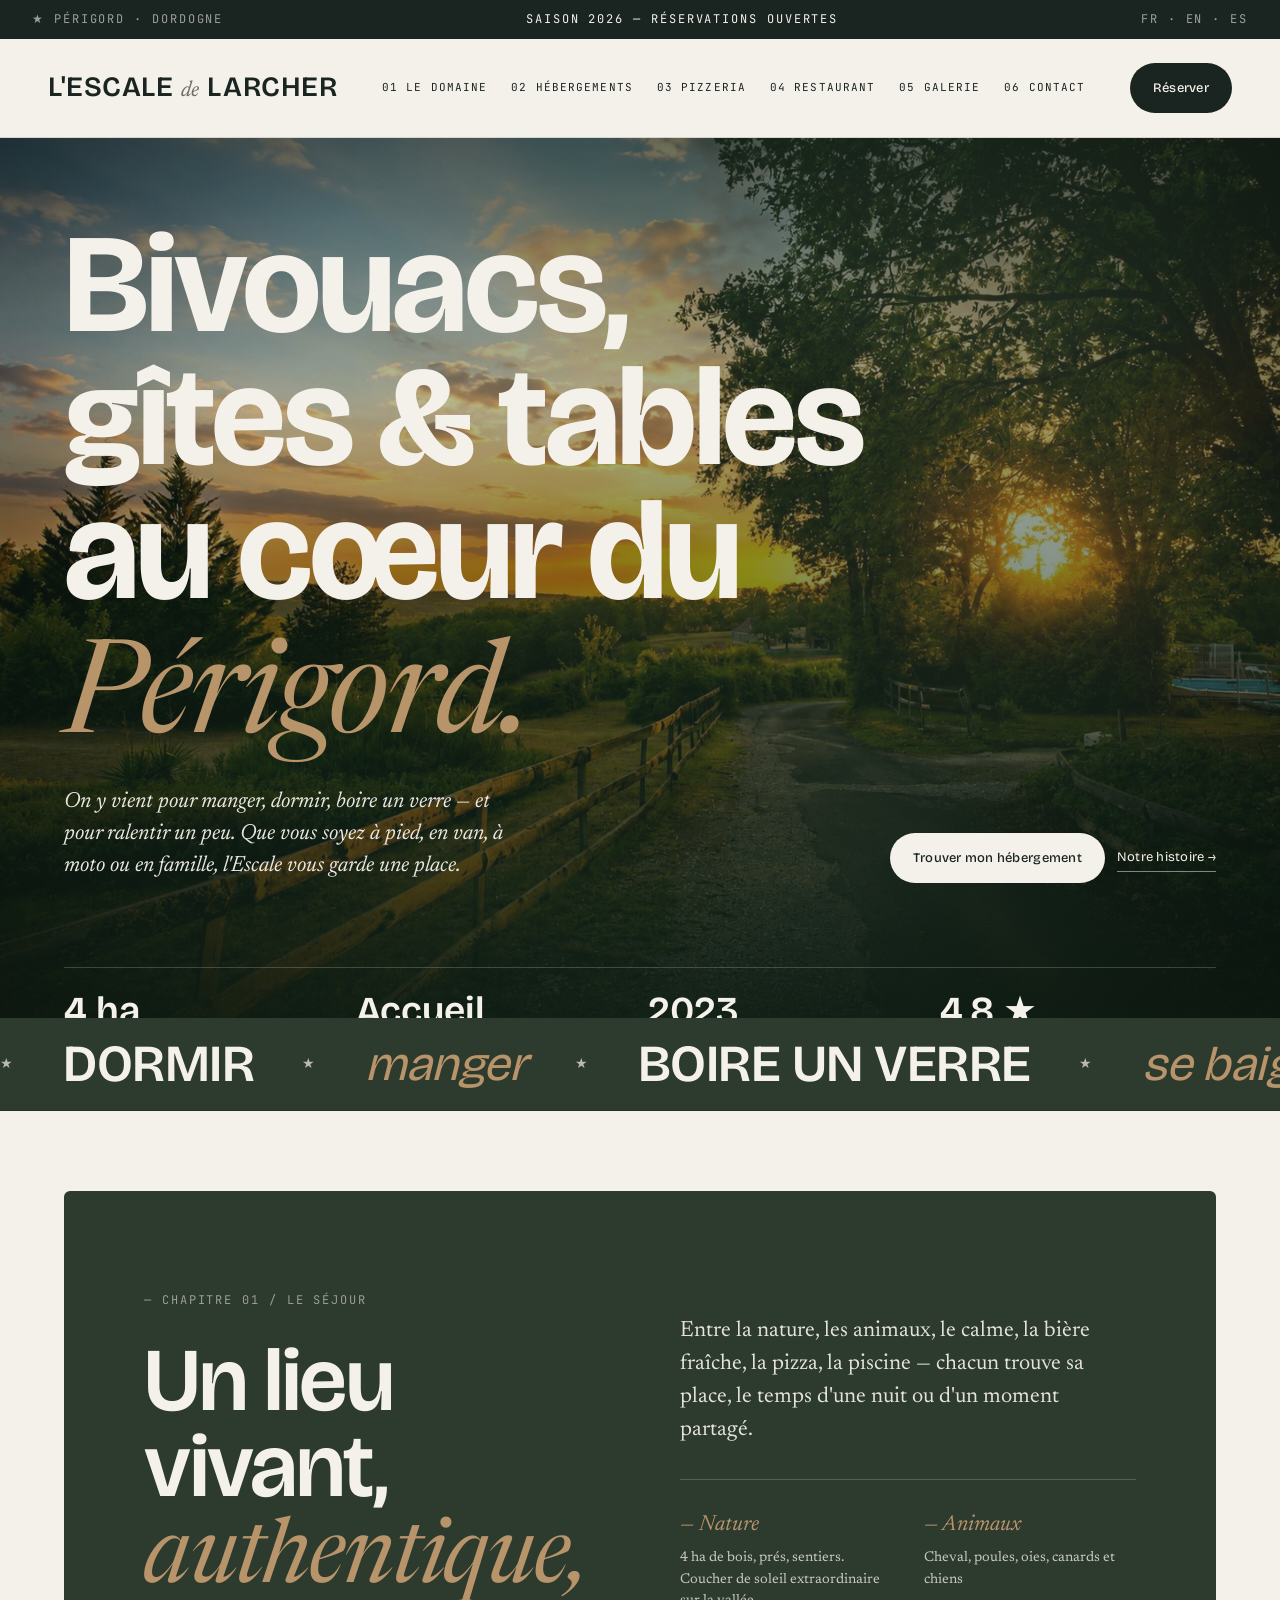
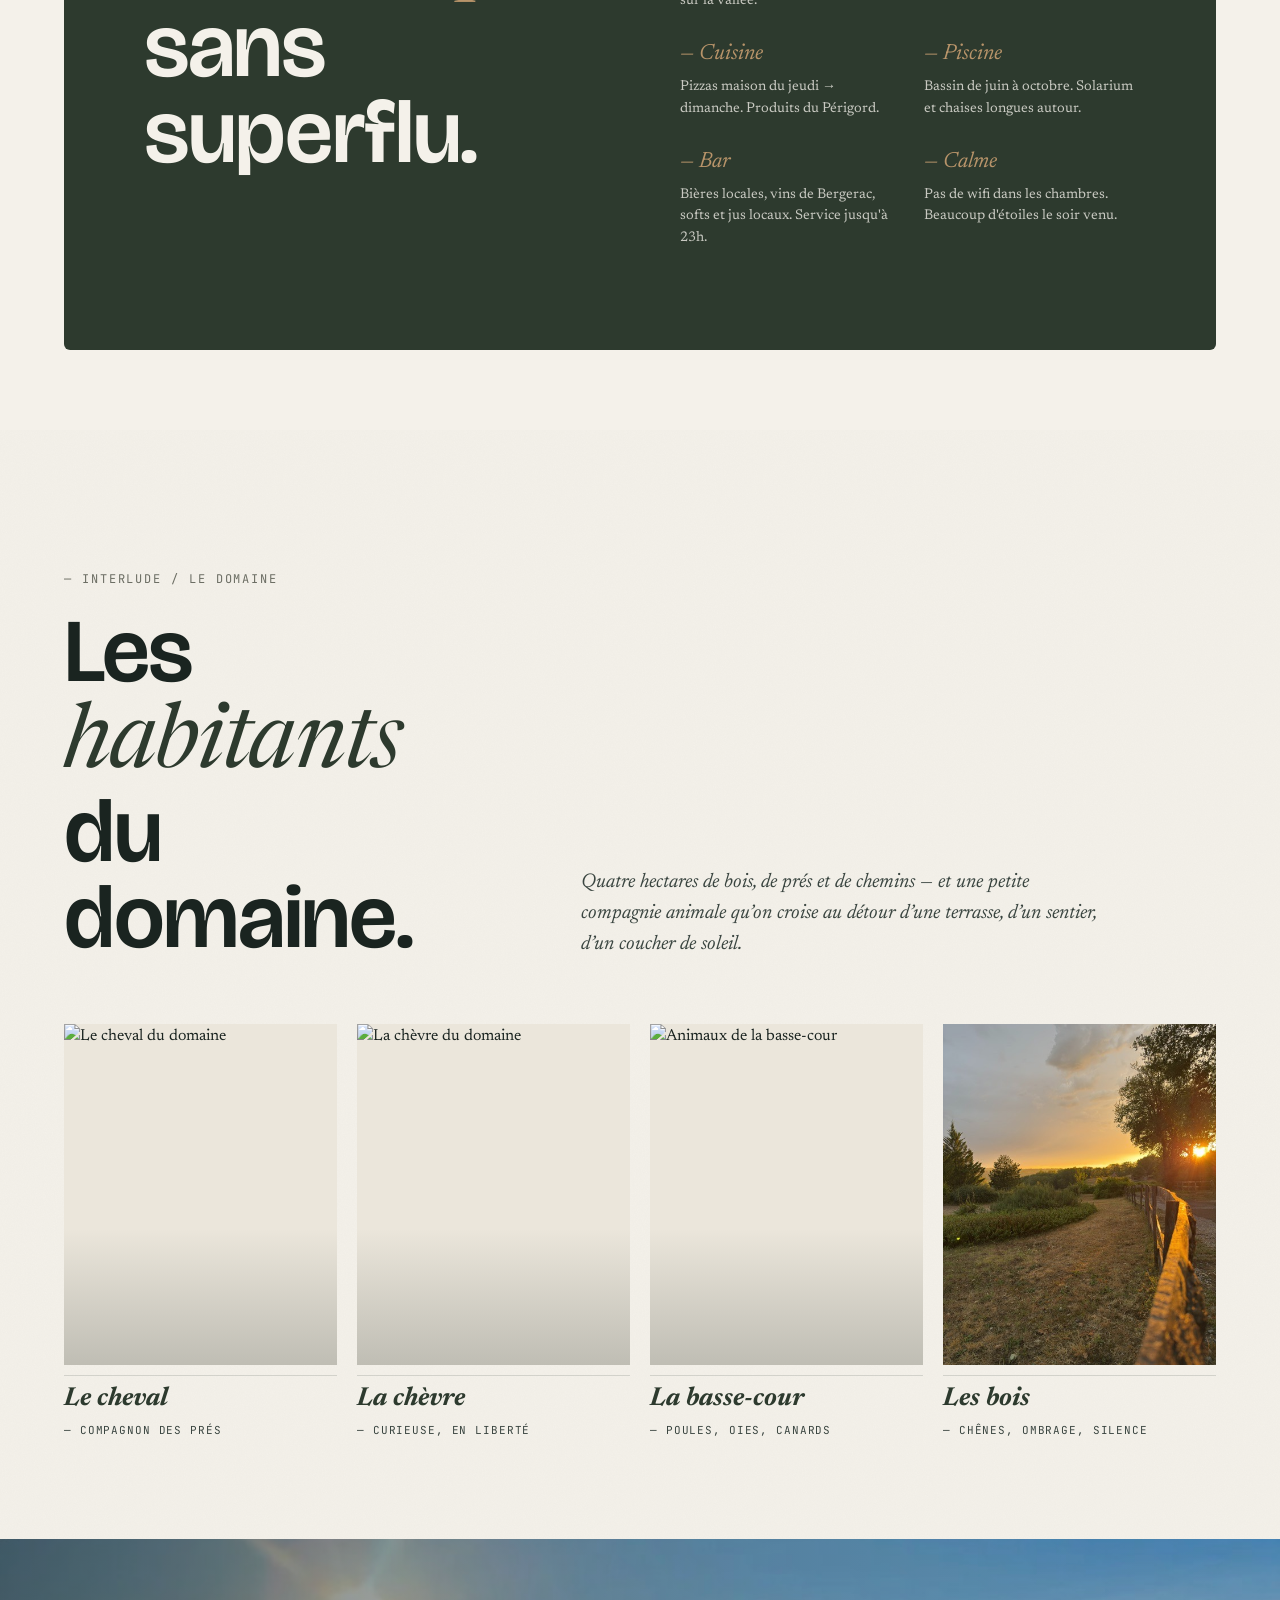
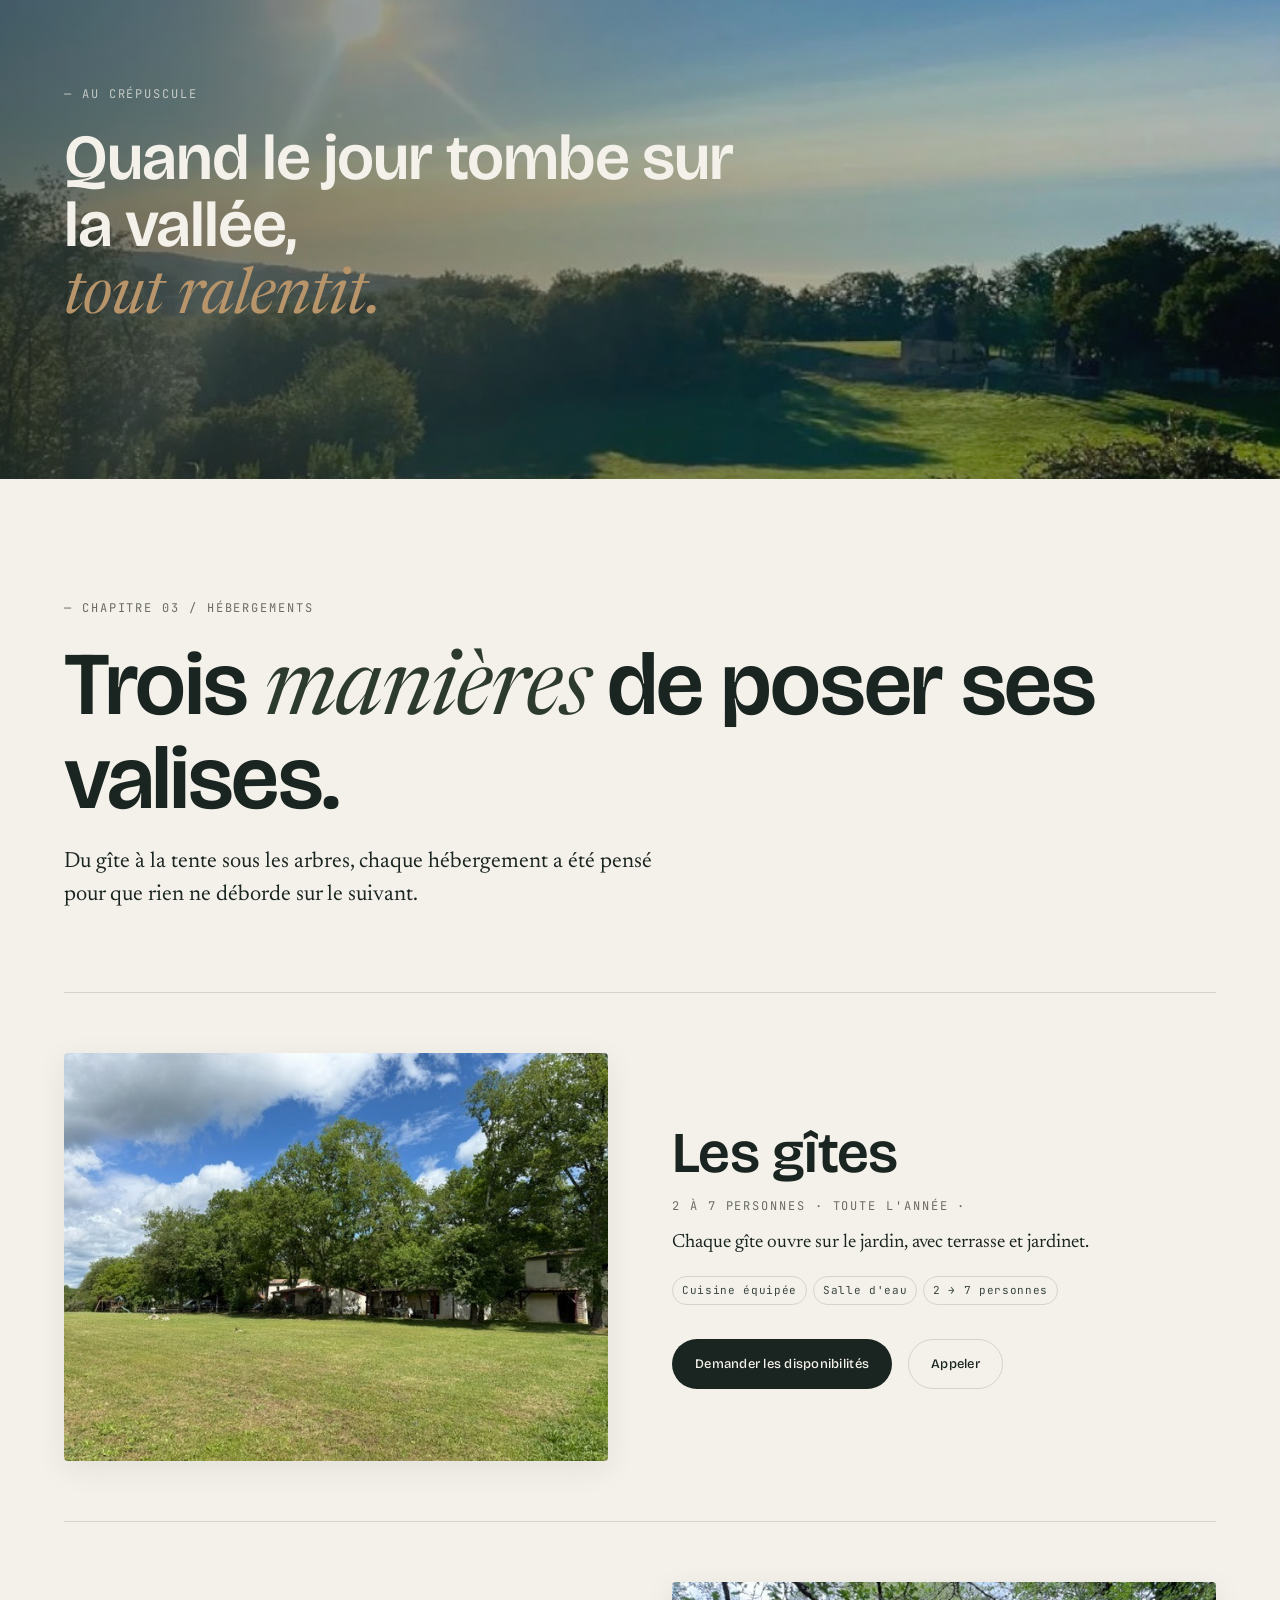
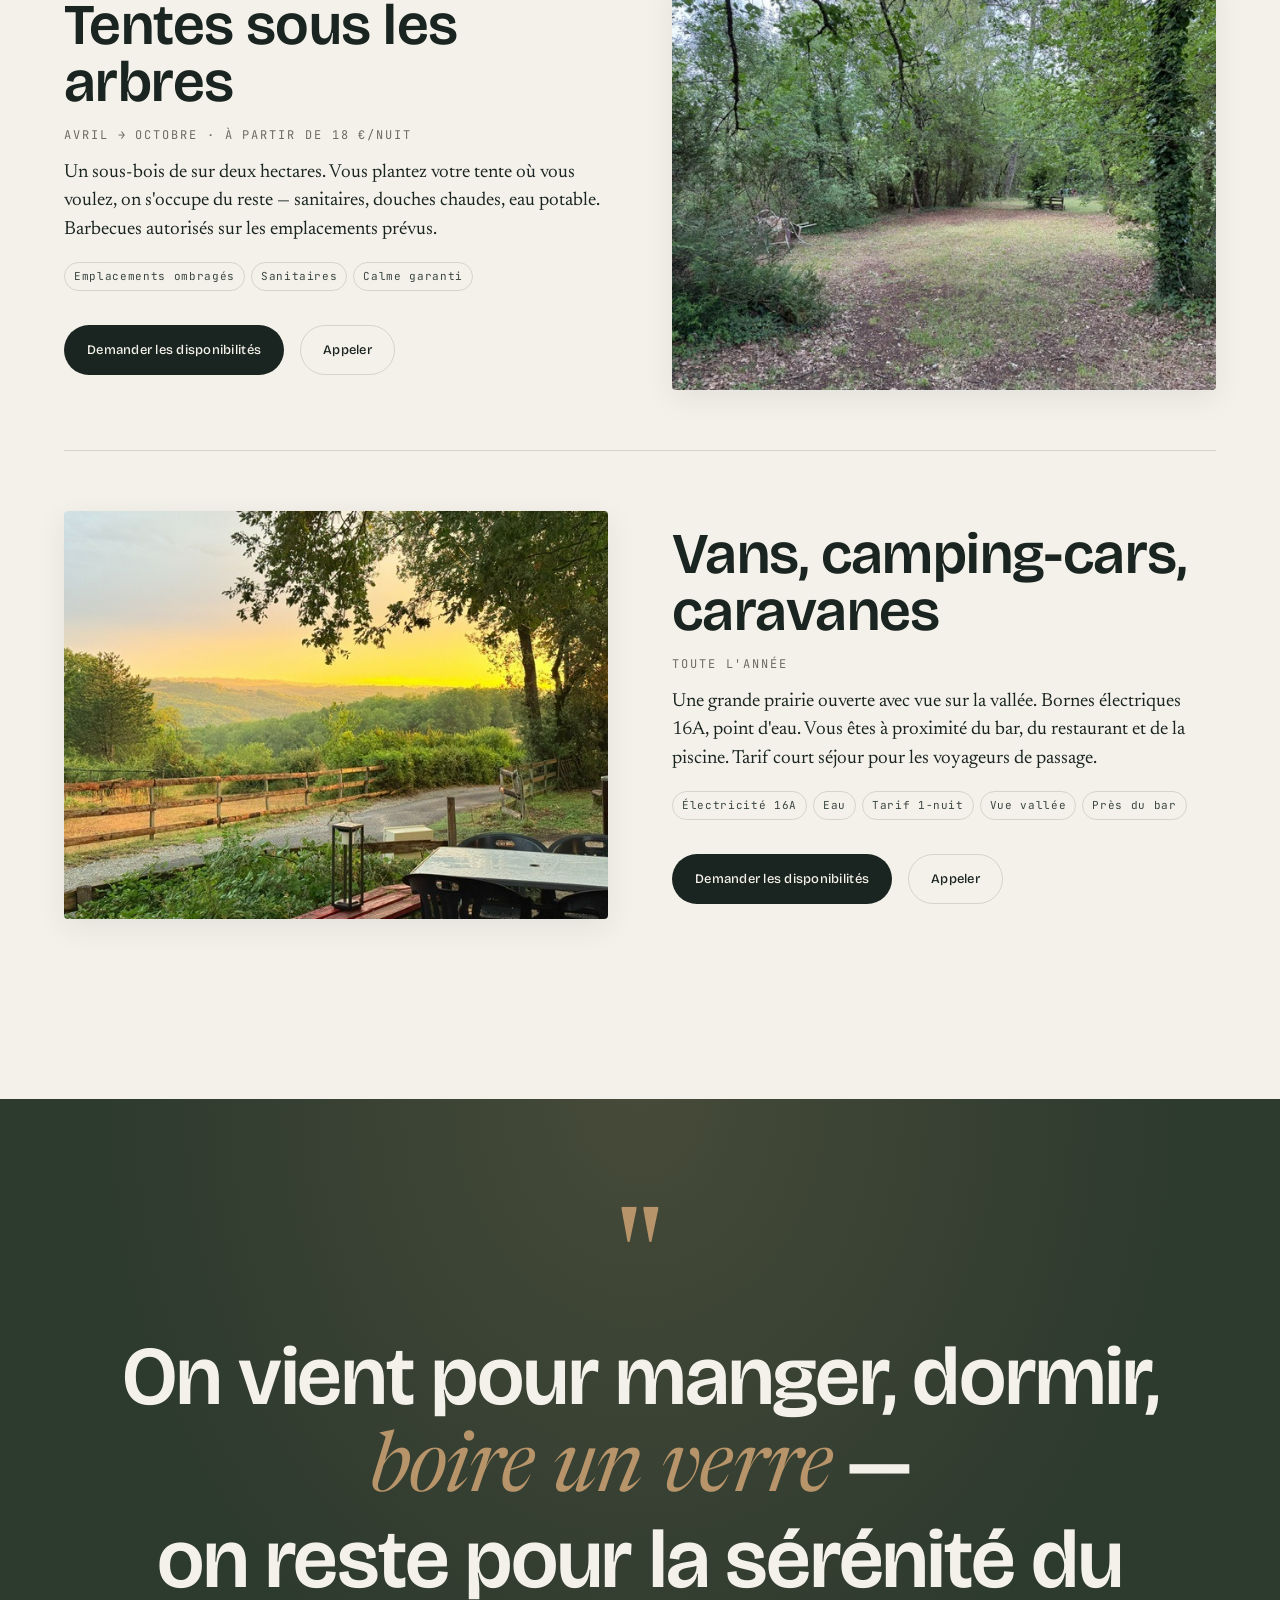
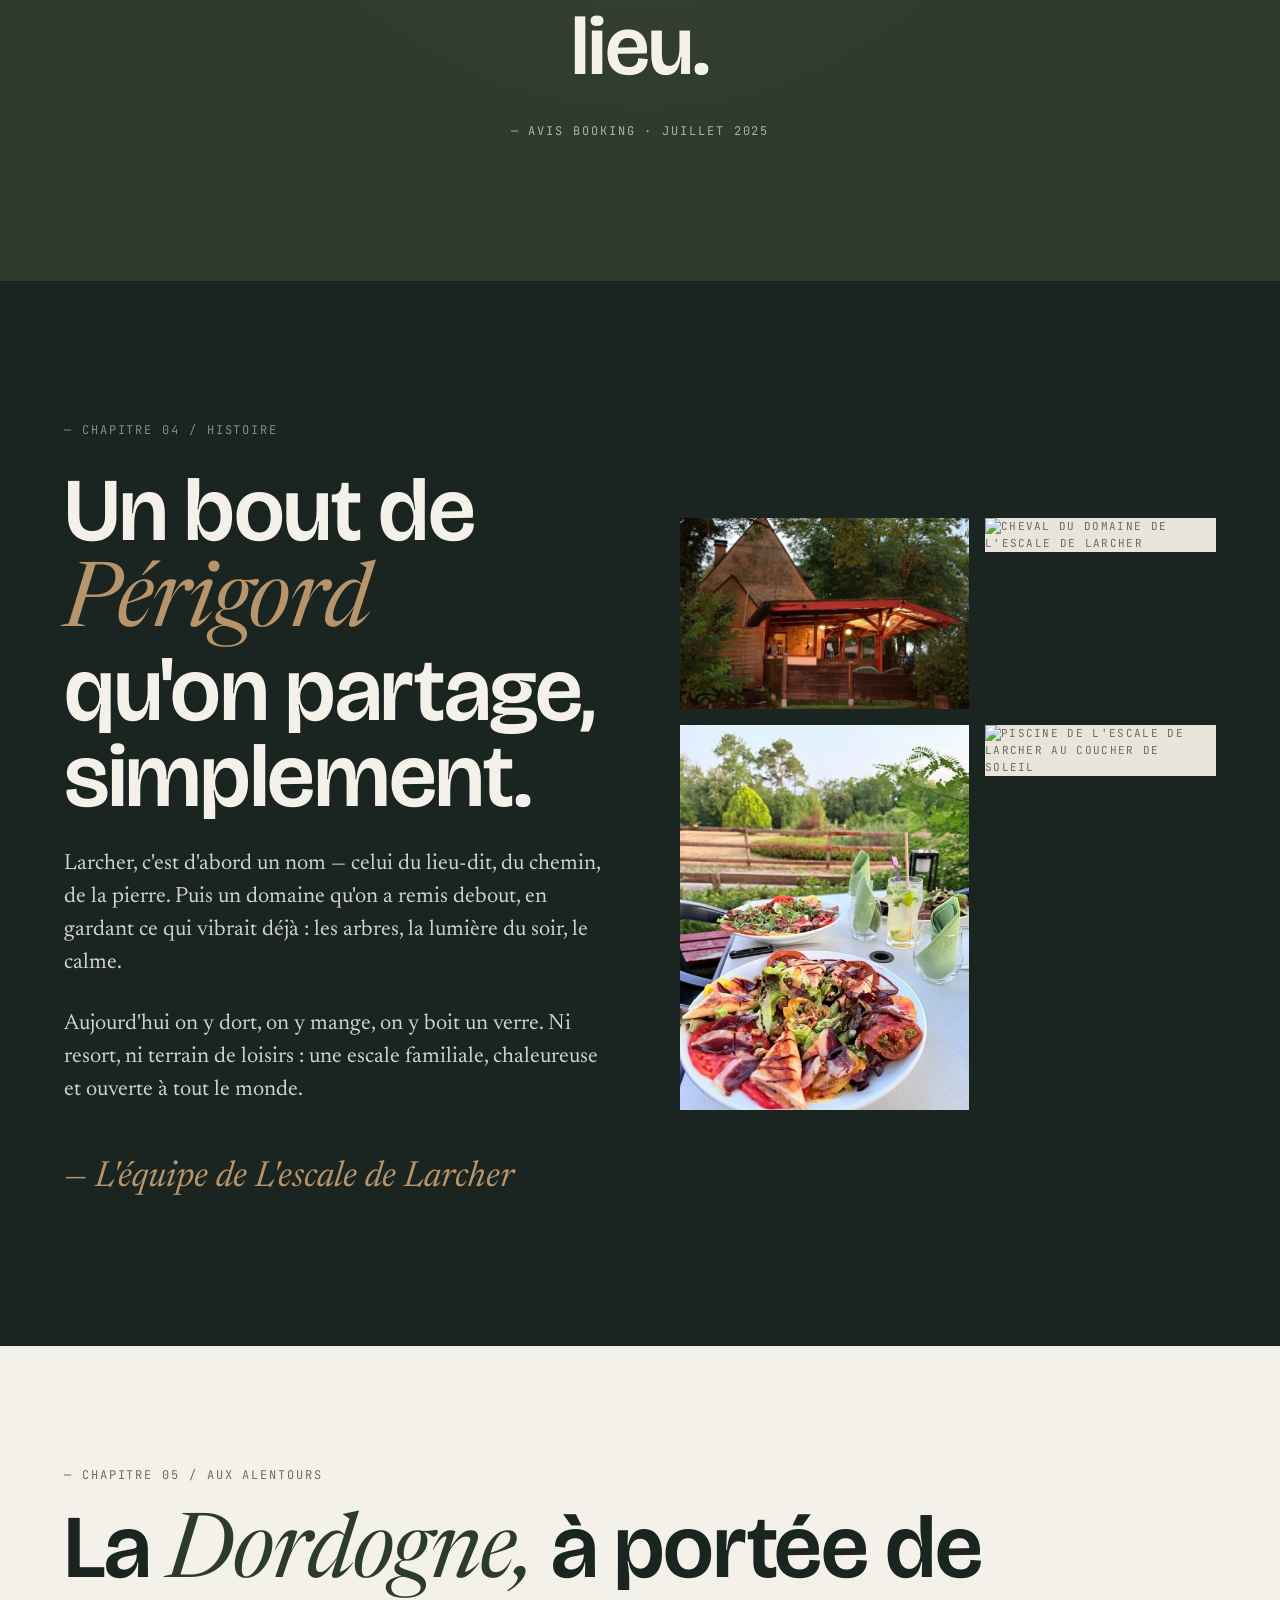
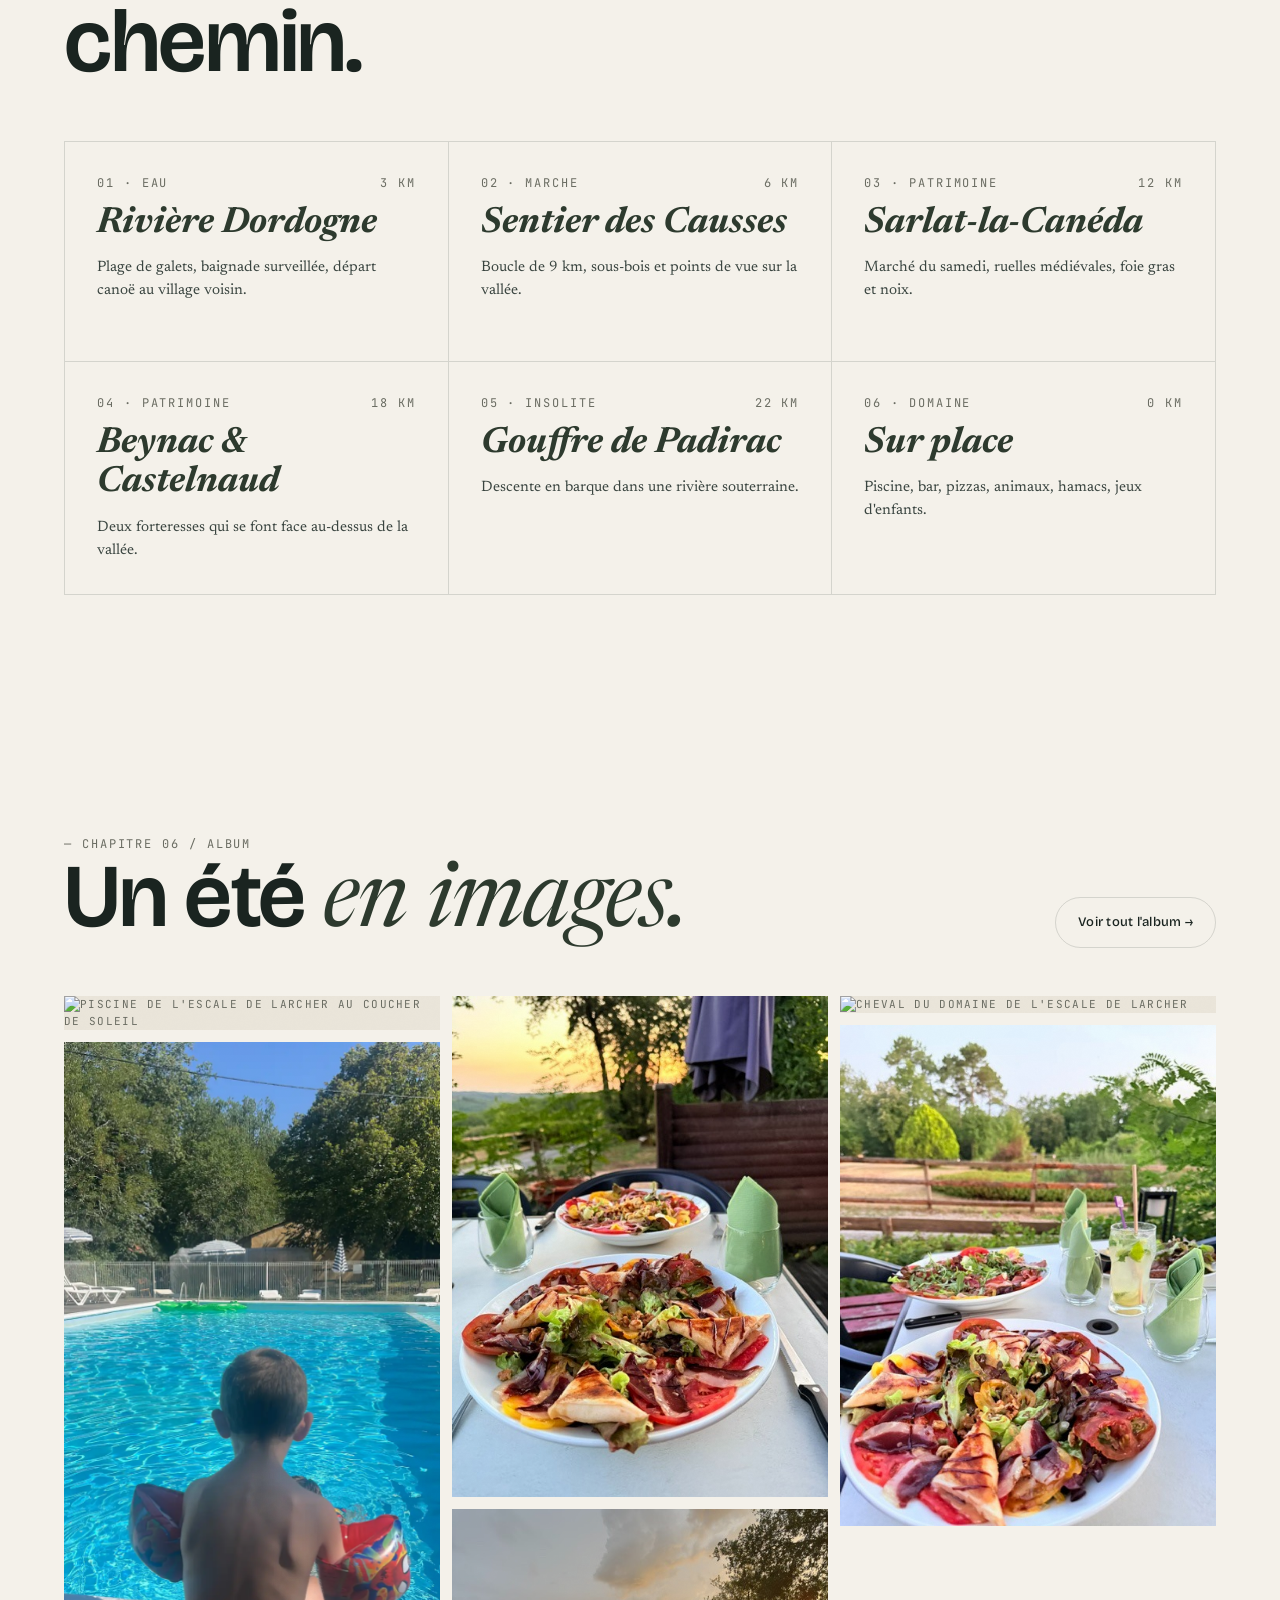
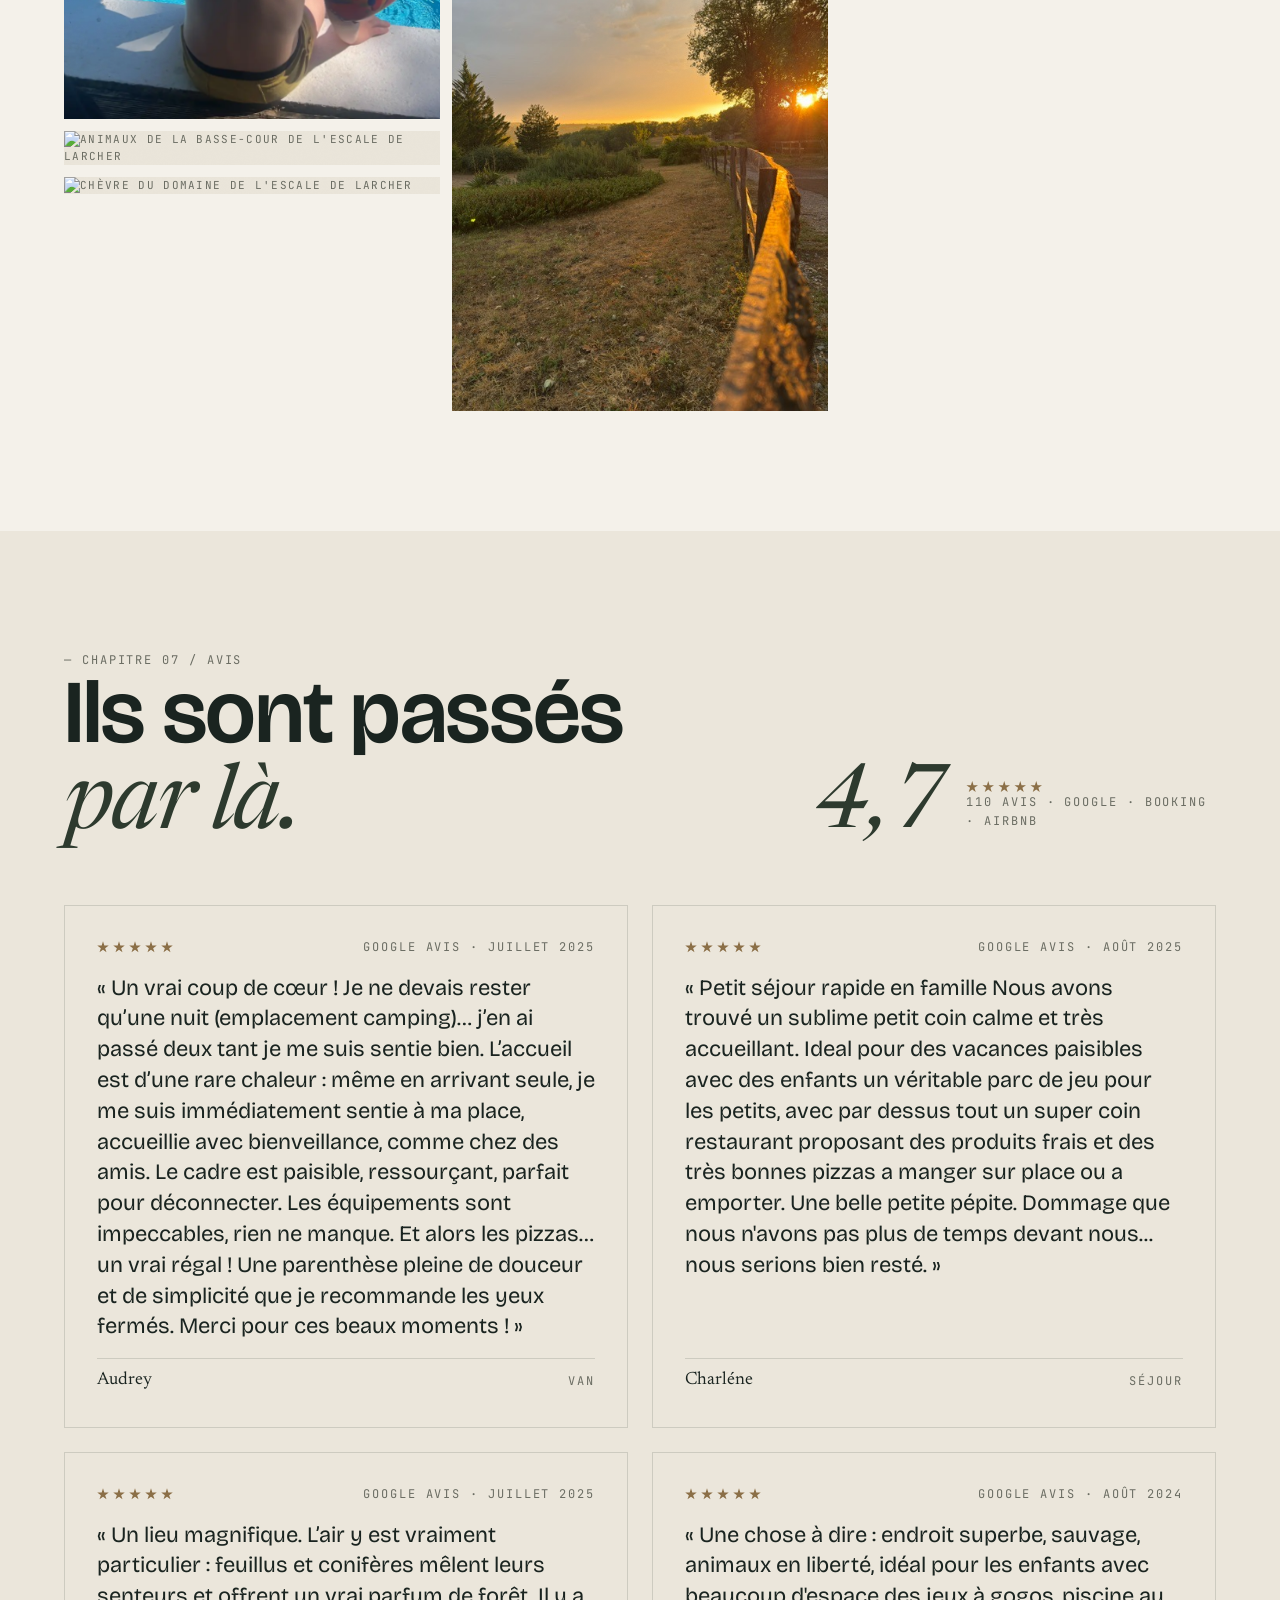
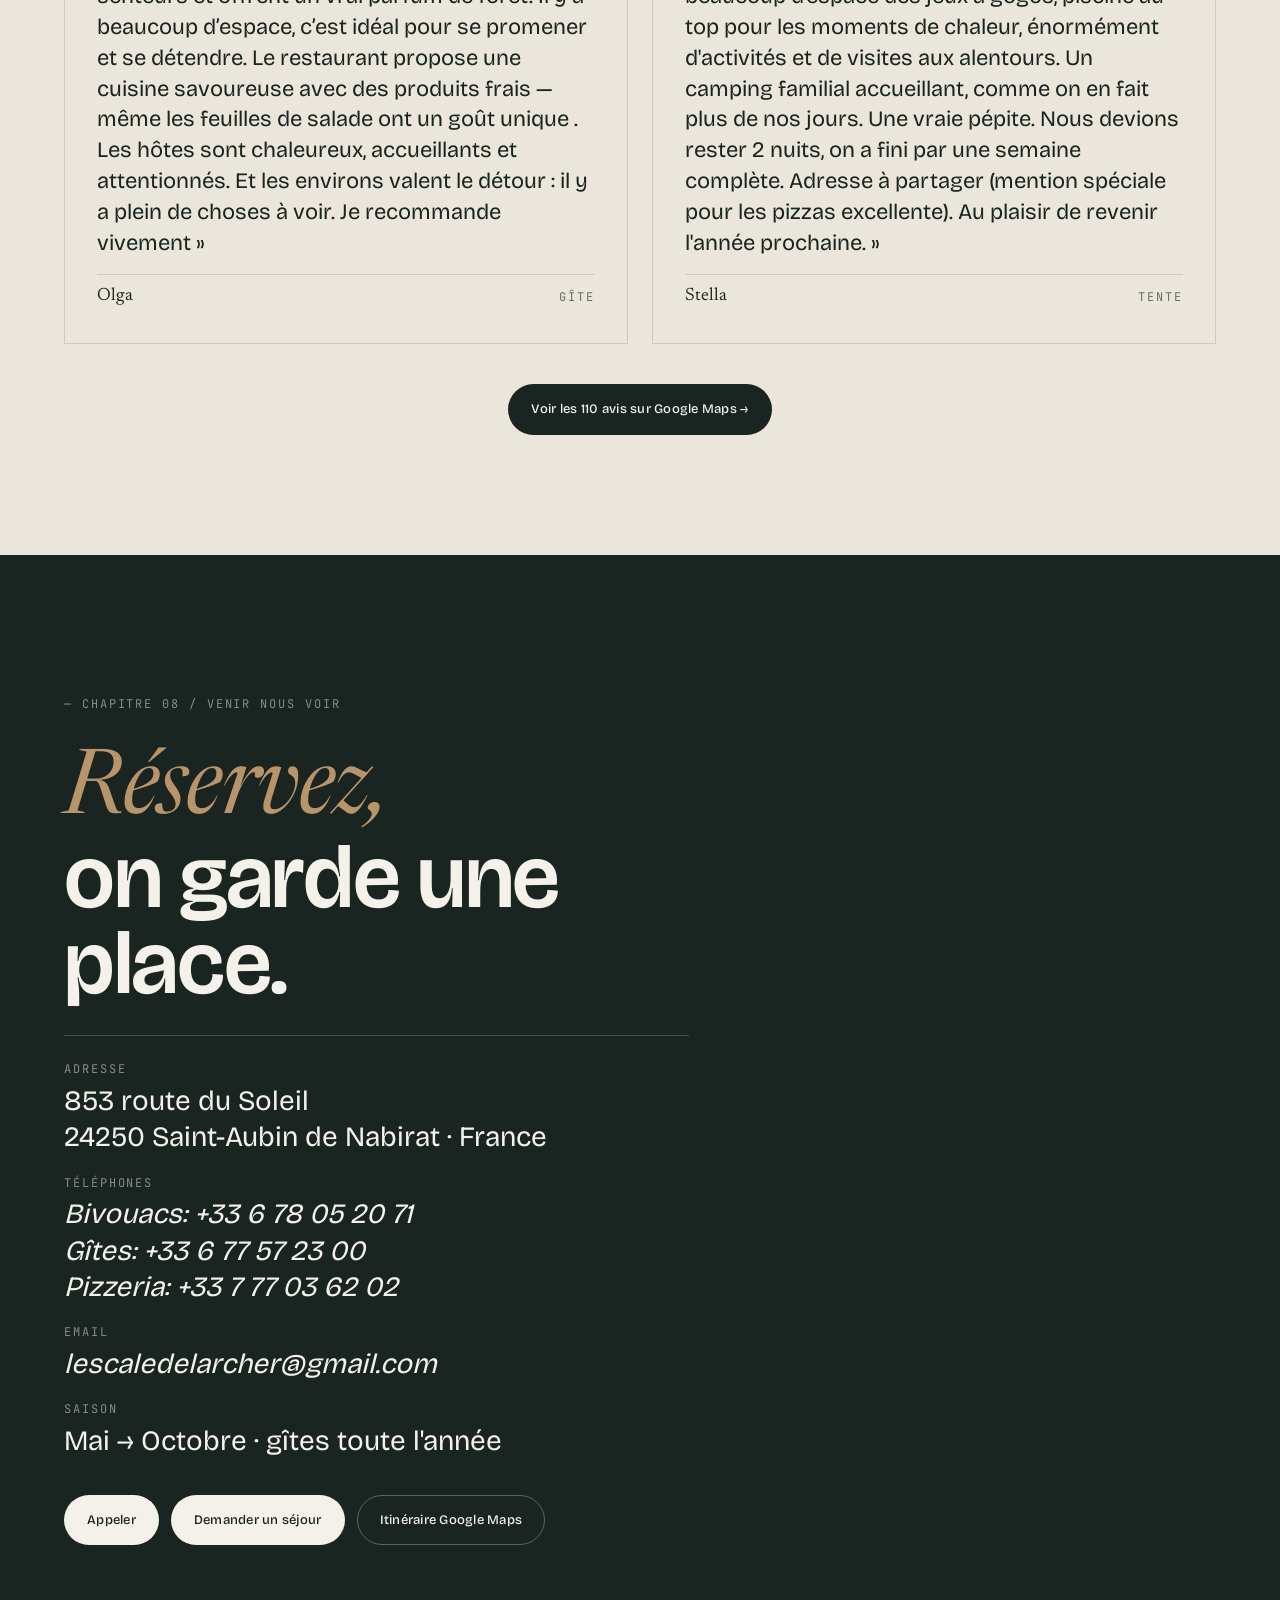
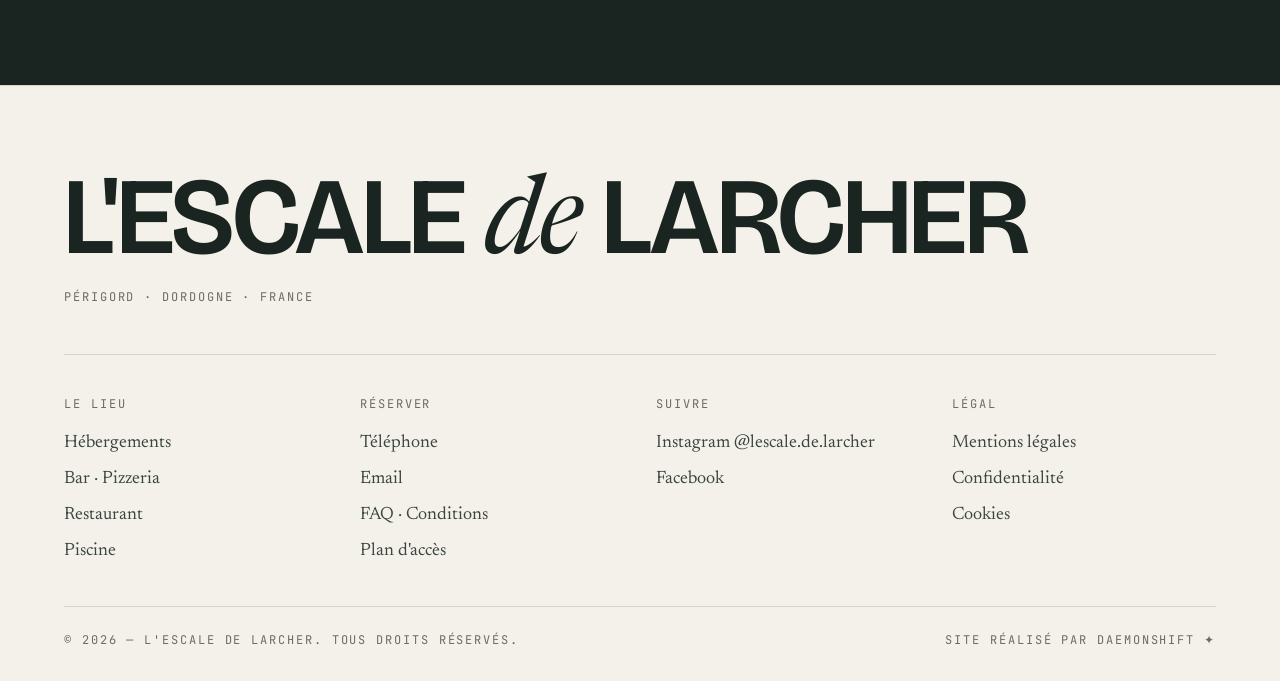
==== index.html @ 77239b00 "Mise à jour contacts et animaux - Numéro gîtes corrigé (+33 6 77 57 23 00) et chaque numéro rendu cl" ====
<!DOCTYPE html>
<html lang="fr">
<head>
  <meta charset="utf-8">
  <meta name="viewport" content="width=device-width, initial-scale=1">
  <title>L'Escale de Larcher — Bivouacs, gîtes & tables en Périgord</title>
  <meta name="description" content="Bivouacs, gîtes en pierre, tentes sous les arbres et emplacement van en Dordogne, Périgord Noir. On vient pour manger, dormir, boire un verre et ralentir.">
  <meta name="theme-color" content="#1a2420">
  <meta property="og:title" content="L'Escale de Larcher — Bivouacs, gîtes & tables en Périgord">
  <meta property="og:description" content="Bivouacs, gîtes, tables et pizzeria en Dordogne. Une escale familiale pour dormir, manger, boire un verre et ralentir.">
  <meta property="og:type" content="website">
  <meta property="og:locale" content="fr_FR">
  <link rel="preconnect" href="https://fonts.googleapis.com">
  <link rel="preconnect" href="https://fonts.gstatic.com" crossorigin>
  <link rel="stylesheet" href="styles.css">
  <link rel="stylesheet" href="responsive.css">
  <link rel="stylesheet" href="enhance.css">
  <script type="application/ld+json">
    {
      "@context": "https://schema.org",
      "@type": "LodgingBusiness",
      "name": "L'Escale de Larcher",
      "description": "Bivouacs, gîtes, pizzeria et restaurant en Dordogne.",
      "telephone": "+33678052071",
      "email": "lescaledelarcher@gmail.com",
      "address": {
        "@type": "PostalAddress",
        "streetAddress": "853 route du Soleil",
        "postalCode": "24250",
        "addressLocality": "Saint-Aubin de Nabirat",
        "addressCountry": "FR"
      },
      "sameAs": [
        "https://www.instagram.com/lescale.de.larcher",
        "https://www.facebook.com/share/1ChnmPaHry/"
      ]
    }
  </script>
</head>
<body>

  <!-- ── Top banner ─────────────────────────────────────────────── -->
  <div class="vb-bann">
    <span class="numtag">★ Périgord · Dordogne</span>
    <div class="vb-bann-mid">
      <span class="numtag">Saison 2026 — réservations ouvertes</span>
    </div>
    <span class="numtag">FR · EN · ES</span>
  </div>

  <!-- ── Nav ────────────────────────────────────────────────────── -->
  <header class="vb-nav">
    <a href="index.html" class="vb-mark" aria-label="L'Escale de Larcher — accueil">
      <span class="vb-mark-l">L'ESCALE</span>
      <span class="vb-mark-c"><span class="serif-italic">de</span></span>
      <span class="vb-mark-r">LARCHER</span>
    </a>
    <nav class="vb-links" aria-label="Navigation principale">
      <a href="#vb-domain">01 Le domaine</a>
      <a href="#vb-stays">02 Hébergements</a>
      <a href="pizzeria.html">03 Pizzeria</a>
      <a href="restaurant.html">04 Restaurant</a>
      <a href="gallery.html">05 Galerie</a>
      <a href="#vb-contact">06 Contact</a>
    </nav>
    <a class="btn btn-primary" href="#vb-contact">Réserver</a>
    <button class="vb-hamburger" id="hamburger" aria-label="Menu" aria-expanded="false">
      <span></span><span></span><span></span>
    </button>
  </header>

  <!-- Mobile menu -->
  <nav class="vb-mobile-menu" id="mobile-menu" aria-label="Navigation mobile">
    <span class="numtag-divider">— Le domaine</span>
    <a href="#vb-domain" onclick="closeMobileMenu()">Le domaine</a>
    <a href="#vb-stays" onclick="closeMobileMenu()">Hébergements</a>
    <a href="#vb-story" onclick="closeMobileMenu()">Notre histoire</a>
    <a href="#vb-around" onclick="closeMobileMenu()">Alentours</a>
    <span class="numtag-divider">— Table &amp; bar</span>
    <a href="pizzeria.html">Pizzeria</a>
    <a href="restaurant.html">Restaurant</a>
    <span class="numtag-divider">— Album &amp; contact</span>
    <a href="gallery.html">Galerie</a>
    <a href="#vb-contact" onclick="closeMobileMenu()">Contact</a>
    <a class="btn btn-primary" href="#vb-contact" onclick="closeMobileMenu()">Réserver</a>
  </nav>

  <!-- ── Hero ───────────────────────────────────────────────────── -->
  <section class="vb-hero">
    <div class="vb-hero-bg">
      <div class="img-slot" role="img" aria-label="L'Escale de Larcher — Périgord">
        <img src="photos/banner.jpeg" alt="L'Escale de Larcher en Dordogne">
      </div>
      <div class="vb-hero-tint"></div>
    </div>

    <div class="vb-hero-grid">
      <h1 class="vb-h1">
        Bivouacs,<br>
        gîtes &amp; tables<br>
        au cœur du <span class="serif-italic">Périgord.</span>
      </h1>

      <div class="vb-hero-foot">
        <p class="vb-lede">
          On y vient pour manger, dormir, boire un verre — et pour
          ralentir un peu. Que vous soyez à pied, en van, à moto ou
          en famille, l'Escale vous garde une place.
        </p>
        <div class="vb-hero-cta">
          <a class="btn btn-primary" href="#vb-stays">Trouver mon hébergement</a>
          <a class="btn-ghost-l" href="#vb-story">Notre histoire →</a>
        </div>
        <div class="vb-hero-stats">
          <div class="vb-stat">
            <span class="vb-stat-n">4 ha</span>
            <span class="numtag">de bois &amp; prés</span>
          </div>
          <div class="vb-stat">
            <span class="vb-stat-n">Accueil</span>
            <span class="numtag">gîtes · bivouacs · vans</span>
          </div>
          <div class="vb-stat">
            <span class="vb-stat-n">2023</span>
            <span class="numtag">domaine familial</span>
          </div>
          <div class="vb-stat">
            <span class="vb-stat-n">4,8 ★</span>
            <span class="numtag">110 avis</span>
          </div>
        </div>
      </div>
    </div>
  </section>

  <!-- ── Ticker ──────────────────────────────────────────────────── -->
  <section class="vb-ticker" aria-hidden="true">
    <div class="vb-ticker-track">
      <span class="numtag">★</span>
      <span class="vb-ticker-w">DORMIR</span>
      <span class="numtag">★</span>
      <span class="vb-ticker-w serif-italic">manger</span>
      <span class="numtag">★</span>
      <span class="vb-ticker-w">BOIRE UN VERRE</span>
      <span class="numtag">★</span>
      <span class="vb-ticker-w serif-italic">se baigner</span>
      <span class="numtag">★</span>
      <span class="vb-ticker-w">RALENTIR</span>
      <span class="numtag">★</span>
      <span class="vb-ticker-w serif-italic">piscine</span>
      <span class="numtag">★</span>
      <span class="vb-ticker-w">DORMIR</span>
      <span class="numtag">★</span>
      <span class="vb-ticker-w serif-italic">manger</span>
      <span class="numtag">★</span>
      <span class="vb-ticker-w">BOIRE UN VERRE</span>
      <span class="numtag">★</span>
      <span class="vb-ticker-w serif-italic">se baigner</span>
      <span class="numtag">★</span>
      <span class="vb-ticker-w">RALENTIR</span>
      <span class="numtag">★</span>
      <span class="vb-ticker-w serif-italic">piscine</span>
      <span class="numtag">★</span>
    </div>
  </section>

  <!-- ── Manifesto ────────────────────────────────────────────────── -->
  <section class="vb-section vb-mani-wrap">
    <div class="vb-mani reveal">
      <div class="vb-mani-l">
        <span class="numtag">— Chapitre 01 / Le séjour</span>
        <h2 class="vb-h2">
          Un lieu vivant,<br>
          <span class="serif-italic">authentique,</span><br>
          sans superflu.
        </h2>
      </div>
      <div class="vb-mani-r">
        <p class="vb-body-serif">
          Entre la nature, les animaux, le calme, la bière fraîche, la pizza,
          la piscine — chacun trouve sa place, le temps d'une nuit ou
          d'un moment partagé.
        </p>
        <div class="vb-mani-grid">
          <div class="vb-feat">
            <span class="vb-feat-t">— Nature</span>
            <span class="vb-feat-b">4 ha de bois, prés, sentiers. Coucher de soleil extraordinaire sur la vallée.</span>
          </div>
          <div class="vb-feat">
            <span class="vb-feat-t">— Animaux</span>
            <span class="vb-feat-b">Cheval, poules, oies, canards et chiens</span>
          </div>
          <div class="vb-feat">
            <span class="vb-feat-t">— Cuisine</span>
            <span class="vb-feat-b">Pizzas maison du  jeudi → dimanche. Produits du Périgord.</span>
          </div>
          <div class="vb-feat">
            <span class="vb-feat-t">— Piscine</span>
            <span class="vb-feat-b">Bassin de juin à octobre. Solarium et chaises longues autour.</span>
          </div>
          <div class="vb-feat">
            <span class="vb-feat-t">— Bar</span>
            <span class="vb-feat-b">Bières locales, vins de Bergerac, softs et jus locaux. Service jusqu'à 23h.</span>
          </div>
          <div class="vb-feat">
            <span class="vb-feat-t">— Calme</span>
            <span class="vb-feat-b">Pas de wifi dans les chambres. Beaucoup d'étoiles le soir venu.</span>
          </div>
        </div>
      </div>
    </div>
  </section>

  <!-- ── Hébergements ──────────────────────────────────────────────── -->
  <!-- ── Section Domaine ── -->
  <section id="vb-domain" class="ld-domain">
    <div class="ld-domain-head">
      <div class="reveal">
        <span class="numtag">— Interlude / Le domaine</span>
        <h2 class="vb-h2" style="margin-top:20px">
          Les <span class="serif-italic">habitants</span><br>
          du domaine.
        </h2>
      </div>
      <p class="ld-domain-lede reveal reveal-delay-1">
        Quatre hectares de bois, de prés et de chemins — et une petite
        compagnie animale qu’on croise au détour d’une terrasse,
        d’un sentier, d’un coucher de soleil.
      </p>
    </div>

    <div class="ld-domain-stream">
      <article class="ld-creature reveal" data-lightbox="domain">
        <div class="ld-creature-img">
          <img src="photos/escale/gallerie/cheval.JPG" alt="Le cheval du domaine" loading="lazy">
        </div>
        <div class="ld-creature-head">
          <h3 class="ld-creature-name">Le cheval</h3>

        </div>
        <p class="ld-creature-tag">— Compagnon des prés</p>
      </article>

      <article class="ld-creature reveal reveal-delay-1" data-lightbox="domain">
        <div class="ld-creature-img">
          <img src="photos/escale/gallerie/chêvre.JPG" alt="La chèvre du domaine" loading="lazy">
        </div>
        <div class="ld-creature-head">
          <h3 class="ld-creature-name">La chèvre</h3>

        </div>
        <p class="ld-creature-tag">— Curieuse, en liberté</p>
      </article>

      <article class="ld-creature reveal reveal-delay-2" data-lightbox="domain">
        <div class="ld-creature-img">
          <img src="photos/escale/gallerie/animauxBasseCour.JPG" alt="Animaux de la basse-cour" loading="lazy">
        </div>
        <div class="ld-creature-head">
          <h3 class="ld-creature-name">La basse-cour</h3>

        </div>
        <p class="ld-creature-tag">— Poules, oies, canards</p>
      </article>

      <article class="ld-creature reveal reveal-delay-3" data-lightbox="domain">
        <div class="ld-creature-img">
          <img src="photos/escale/accueil/coucherDeSoleil.jpg" alt="Les bois au coucher de soleil" loading="lazy">
        </div>
        <div class="ld-creature-head">
          <h3 class="ld-creature-name">Les bois</h3>

        </div>
        <p class="ld-creature-tag">— Chênes, ombrage, silence</p>
      </article>
    </div>

    <div class="ld-forest-band reveal">
      <img src="photos/point de vue.jpeg" alt="Point de vue sur la vallée en Périgord" loading="lazy">
      <div class="ld-forest-overlay">
        <div class="ld-forest-quote">
          <span class="numtag">— Au crépuscule</span>
          <p class="ld-forest-quote-text">
            Quand le jour tombe sur la vallée,<br>
            <span class="serif-italic">tout ralentit.</span>
          </p>
        </div>
      </div>
    </div>
  </section>

  <!-- ── Hébergements ── -->
  <section id="vb-stays" class="vb-section vb-stays">
    <div class="vb-stays-head">
      <span class="numtag">— Chapitre 03 / Hébergements</span>
      <h2 class="vb-h2">
        Trois <span class="serif-italic">manières</span> de poser ses valises.
      </h2>
      <p class="vb-body-serif" style="max-width:600px">
        Du gîte à la tente sous les arbres, chaque hébergement
        a été pensé pour que rien ne déborde sur le suivant.
      </p>
    </div>

    <!-- Gîtes -->
    <article class="vb-stay reveal">
      <div class="vb-stay-img">
        <div class="img-slot" role="img" aria-label="Gîte — façade extérieure">
          <img src="photos/escale/exterieur/gîtes.jpg" alt="Gîte de L'Escale de Larcher">
          <span class="img-slot-label">Photo gîte</span>
        </div>
        <div class="vb-stay-num">
          <span class="numtag">02·1</span><span>Bâti</span>
        </div>
      </div>
      <div class="vb-stay-body">
        <h3 class="vb-stay-title">Les gîtes</h3>
        <span class="numtag vb-stay-sub">2 à 7 personnes · toute l'année · </span>
        <p class="vb-stay-text">
           Chaque gîte ouvre sur le jardin, avec terrasse et jardinet.
        </p>
        <ul class="vb-stay-tags">
          <li>Cuisine équipée</li>
          <li>Salle d'eau</li>
          <li>2 → 7 personnes</li>
        </ul>
        <div class="vb-stay-cta">
          <a class="btn btn-primary" href="mailto:lescaledelarcher@gmail.com?subject=Disponibilités%20gîtes">Demander les disponibilités</a>
          <a class="btn btn-ghost" href="tel:+33678052071">Appeler</a>
        </div>
      </div>
    </article>

    <!-- Tentes -->
    <article class="vb-stay vb-stay-rev reveal">
      <div class="vb-stay-img">
        <div class="img-slot" role="img" aria-label="Tentes sous les chênes — sous-bois ombragé">
          <img src="photos/escale/exterieur/emplacement tentes.jpg" alt="Emplacement tentes de L'Escale de Larcher">
          <span class="img-slot-label">Photo tentes — sous-bois ombragé</span>
        </div>
        <div class="vb-stay-num">
          <span class="numtag">02·2</span><span>Toile</span>
        </div>
      </div>
      <div class="vb-stay-body">
        <h3 class="vb-stay-title">Tentes sous les arbres</h3>
        <span class="numtag vb-stay-sub">Avril → octobre · à partir de 18 €/nuit</span>
        <p class="vb-stay-text">
          Un sous-bois de sur deux hectares. Vous plantez votre tente
          où vous voulez, on s'occupe du reste — sanitaires, douches chaudes,
          eau potable. Barbecues autorisés sur les emplacements prévus.
        </p>
        <ul class="vb-stay-tags">
          <li>Emplacements ombragés</li>
          <li>Sanitaires</li>
          <li>Calme garanti</li>
        </ul>
        <div class="vb-stay-cta">
          <a class="btn btn-primary" href="mailto:lescaledelarcher@gmail.com?subject=Disponibilités%20tentes">Demander les disponibilités</a>
          <a class="btn btn-ghost" href="tel:+33678052071">Appeler</a>
        </div>
      </div>
    </article>

    <!-- Vans -->
    <article class="vb-stay reveal">
      <div class="vb-stay-img">
        <div class="img-slot" role="img" aria-label="Vue sur la vallée — emplacement van">
          <img src="photos/escale/accueil/vallée.jpg" alt="Vue sur la vallée depuis L'Escale de Larcher">
          <span class="img-slot-label">Vue vallée</span>
        </div>
        <div class="vb-stay-num">
          <span class="numtag">02·3</span><span>Roues</span>
        </div>
      </div>
      <div class="vb-stay-body">
        <h3 class="vb-stay-title">Vans, camping-cars, caravanes</h3>
        <span class="numtag vb-stay-sub">Toute l'année</span>
        <p class="vb-stay-text">
          Une grande prairie ouverte avec vue sur la vallée. Bornes électriques 16A,
          point d'eau. Vous êtes à proximité du bar, du restaurant
          et de la piscine. Tarif court séjour pour les voyageurs de passage.
        </p>
        <ul class="vb-stay-tags">
          <li>Électricité 16A</li>
          <li>Eau</li>
          <li>Tarif 1-nuit</li>
          <li>Vue vallée</li>
          <li>Près du bar</li>
        </ul>
        <div class="vb-stay-cta">
          <a class="btn btn-primary" href="mailto:lescaledelarcher@gmail.com?subject=Disponibilités%20vans">Demander les disponibilités</a>
          <a class="btn btn-ghost" href="tel:+33678052071">Appeler</a>
        </div>
      </div>
    </article>
  </section>

  <!-- ── Pull quote ────────────────────────────────────────────────── -->
  <section class="vb-pull">
    <div class="vb-pull-mark reveal">"</div>
    <p class="vb-pull-text reveal reveal-delay-1">
      On vient pour manger, dormir,<br>
      <span class="serif-italic">boire un verre</span> —<br>
      on reste pour la sérénité du lieu.
    </p>
    <span class="numtag">— Avis Booking · juillet 2025</span>
  </section>

  <!-- ── Story dark ────────────────────────────────────────────────── -->
  <section id="vb-story" class="vb-story">
    <div class="vb-story-grid">
      <div class="vb-story-l reveal">
        <span class="numtag">— Chapitre 04 / Histoire</span>
        <h2 class="vb-h2 vb-h2-light">
          Un bout de <span class="serif-italic">Périgord</span><br>
          qu'on partage, simplement.
        </h2>
        <p class="vb-body-serif vb-body-light">
          Larcher, c'est d'abord un nom — celui du lieu-dit, du chemin,
          de la pierre. Puis un domaine qu'on a remis debout, en gardant
          ce qui vibrait déjà : les arbres, la lumière du soir, le
          calme.
        </p>
        <p class="vb-body-serif vb-body-light">
          Aujourd'hui on y dort, on y mange, on y boit un verre. Ni resort,
          ni terrain de loisirs : une escale familiale, chaleureuse et
          ouverte à tout le monde.
        </p>
        <div class="vb-story-sign">
          <span class="serif-italic">— L'équipe de L'escale de Larcher</span>
        </div>
      </div>
      <div class="vb-story-r reveal reveal-delay-1">
        <div class="vb-story-img-1">
          <div class="img-slot" role="img" aria-label="Terrasse cosy du domaine">
            <img src="photos/escale/accueil/cosy terrasse.jpeg" alt="Terrasse cosy de L'Escale de Larcher">
            <span class="img-slot-label">La terrasse</span>
          </div>
        </div>
        <div class="vb-story-img-2">
          <div class="img-slot" role="img" aria-label="Cheval du domaine">
            <img src="photos/escale/gallerie/cheval.JPG" alt="Cheval du domaine de L'Escale de Larcher">
            <span class="img-slot-label">Cheval du domaine</span>
          </div>
        </div>
        <div class="vb-story-img-4">
          <div class="img-slot" role="img" aria-label="Salade fraîche du domaine">
            <img src="photos/escale/accueil/salade.jpg" alt="Salade fraîche de L'Escale de Larcher">
            <span class="img-slot-label">Salade fraîche</span>
          </div>
        </div>
        <div class="vb-story-card" style="padding:0;background:none;overflow:hidden;">
          <div class="img-slot" role="img" aria-label="Piscine au coucher de soleil">
            <img src="photos/escale/accueil/piscine-coucher-de-soleil.JPG" alt="Piscine de L'Escale de Larcher au coucher de soleil">
            <span class="img-slot-label">Piscine au coucher de soleil</span>
          </div>
        </div>
      </div>
    </div>
  </section>

  <!-- ── Alentours ─────────────────────────────────────────────────── -->
  <section id="vb-around" class="vb-section vb-around">
    <div class="vb-around-head reveal">
      <span class="numtag">— Chapitre 05 / Aux alentours</span>
      <h2 class="vb-h2">
        La <span class="serif-italic">Dordogne,</span> à portée de chemin.
      </h2>
    </div>
    <div class="vb-around-grid reveal reveal-delay-1">
      <div class="vb-around-card">
        <div class="vb-around-card-h">
          <span class="numtag">01 · Eau</span>
          <span class="numtag">3 km</span>
        </div>
        <h4 class="vb-around-card-t">Rivière Dordogne</h4>
        <p class="vb-body-sm">Plage de galets, baignade surveillée, départ canoë au village voisin.</p>
      </div>
      <div class="vb-around-card">
        <div class="vb-around-card-h">
          <span class="numtag">02 · Marche</span>
          <span class="numtag">6 km</span>
        </div>
        <h4 class="vb-around-card-t">Sentier des Causses</h4>
        <p class="vb-body-sm">Boucle de 9 km, sous-bois et points de vue sur la vallée.</p>
      </div>
      <div class="vb-around-card">
        <div class="vb-around-card-h">
          <span class="numtag">03 · Patrimoine</span>
          <span class="numtag">12 km</span>
        </div>
        <h4 class="vb-around-card-t">Sarlat-la-Canéda</h4>
        <p class="vb-body-sm">Marché du samedi, ruelles médiévales, foie gras et noix.</p>
      </div>
      <div class="vb-around-card">
        <div class="vb-around-card-h">
          <span class="numtag">04 · Patrimoine</span>
          <span class="numtag">18 km</span>
        </div>
        <h4 class="vb-around-card-t">Beynac &amp; Castelnaud</h4>
        <p class="vb-body-sm">Deux forteresses qui se font face au-dessus de la vallée.</p>
      </div>
      <div class="vb-around-card">
        <div class="vb-around-card-h">
          <span class="numtag">05 · Insolite</span>
          <span class="numtag">22 km</span>
        </div>
        <h4 class="vb-around-card-t">Gouffre de Padirac</h4>
        <p class="vb-body-sm">Descente en barque dans une rivière souterraine.</p>
      </div>
      <div class="vb-around-card">
        <div class="vb-around-card-h">
          <span class="numtag">06 · Domaine</span>
          <span class="numtag">0 km</span>
        </div>
        <h4 class="vb-around-card-t">Sur place</h4>
        <p class="vb-body-sm">Piscine, bar, pizzas, animaux, hamacs, jeux d'enfants.</p>
      </div>
    </div>
  </section>

  <!-- ── Gallery ───────────────────────────────────────────────────── -->
  <section id="vb-gal" class="vb-section vb-gal">
    <div class="vb-gal-head reveal">
      <div>
        <span class="numtag">— Chapitre 06 / Album</span>
        <h2 class="vb-h2">Un été <span class="serif-italic">en images.</span></h2>
      </div>
      <a class="btn btn-ghost" href="#vb-gal">Voir tout l'album →</a>
    </div>
    <div class="vb-gal-grid reveal reveal-delay-1">
      <div class="vb-gal-1">
        <div class="img-slot" role="img" aria-label="Piscine au coucher de soleil">
          <img src="photos/escale/accueil/piscine-coucher-de-soleil.JPG" alt="Piscine de L'Escale de Larcher au coucher de soleil">
          <span class="img-slot-label">Piscine au coucher de soleil</span>
        </div>
      </div>
      <div class="vb-gal-2">
        <div class="img-slot" role="img" aria-label="Enfants à la piscine">
          <img src="photos/escale/pizzeria/enfant piscine.png" alt="Enfants à la piscine de L'Escale de Larcher">
          <span class="img-slot-label">À la piscine</span>
        </div>
      </div>
      <div class="vb-gal-3">
        <div class="img-slot" role="img" aria-label="Animaux de la basse-cour">
          <img src="photos/escale/gallerie/animauxBasseCour.JPG" alt="Animaux de la basse-cour de L'Escale de Larcher">
          <span class="img-slot-label">Basse-cour</span>
        </div>
      </div>
      <div class="vb-gal-4">
        <div class="img-slot" role="img" aria-label="Chèvre du domaine">
          <img src="photos/escale/gallerie/chêvre.JPG" alt="Chèvre du domaine de L'Escale de Larcher">
          <span class="img-slot-label">Chèvre</span>
        </div>
      </div>
      <div class="vb-gal-5">
        <div class="img-slot" role="img" aria-label="Salade du restaurant">
          <img src="photos/escale/gallerie/salade3.jpg" alt="Salade maison de L'Escale de Larcher">
          <span class="img-slot-label">Salade maison</span>
        </div>
      </div>
      <div class="vb-gal-6">
        <div class="img-slot" role="img" aria-label="Coucher de soleil sur le domaine">
          <img src="photos/escale/accueil/coucherDeSoleil.jpg" alt="Coucher de soleil sur le domaine de L'Escale de Larcher">
          <span class="img-slot-label">Coucher de soleil</span>
        </div>
      </div>
      <div class="vb-gal-7">
        <div class="img-slot" role="img" aria-label="Cheval du domaine">
          <img src="photos/escale/gallerie/cheval.JPG" alt="Cheval du domaine de L'Escale de Larcher">
          <span class="img-slot-label">Cheval du domaine</span>
        </div>
      </div>
      <div class="vb-gal-8">
        <div class="img-slot" role="img" aria-label="Salade fraîche du jardin">
          <img src="photos/escale/accueil/salade.jpg" alt="Salade du domaine de L'Escale de Larcher">
          <span class="img-slot-label">Du jardin</span>
        </div>
      </div>
    </div>
  </section>

  <!-- ── Reviews ───────────────────────────────────────────────────── -->
  <section class="vb-section vb-rev" style="background:var(--bg-2)">
    <div class="vb-rev-head reveal">
      <div>
        <span class="numtag">— Chapitre 07 / Avis</span>
        <h2 class="vb-h2">Ils sont passés <span class="serif-italic">par là.</span></h2>
      </div>
      <div class="vb-rev-rating">
        <div class="vb-rev-num"><span class="serif-italic">4,8</span></div>
        <div>
          <div class="vb-stars">
            <span class="star"></span>
            <span class="star"></span>
            <span class="star"></span>
            <span class="star"></span>
            <span class="star"></span>
          </div>
          <span class="numtag">110 avis · Google · Booking · Airbnb</span>
        </div>
      </div>
    </div>
    <div class="vb-rev-grid reveal reveal-delay-1">
      <a class="vb-review" href="https://www.google.com/travel/search?gsas=1&ts=EggKAggDCgIIAxocEhoSFAoHCOoPEAUYGBIHCOoPEAUYGRgBMgIQAA&qs=MhRDZ3NJa3BtVjdJQ29tY0hoQVJBQjgC&ap=ugEHcmV2aWV3cw&ictx=111&hl=fr-FR" target="_blank" rel="noopener">
        <div class="vb-rev-h">
          <div class="vb-stars">
            <span class="star"></span><span class="star"></span><span class="star"></span><span class="star"></span><span class="star"></span>
          </div>
          <span class="numtag">Google avis · Juillet 2025</span>
        </div>
        <p class="vb-rev-text">« Un vrai coup de cœur ! Je ne devais rester qu’une nuit (emplacement camping)… j’en ai passé deux tant je me suis sentie bien. L’accueil est d’une rare chaleur : même en arrivant seule, je me suis immédiatement sentie à ma place, accueillie avec bienveillance, comme chez des amis. Le cadre est paisible, ressourçant, parfait pour déconnecter. Les équipements sont impeccables, rien ne manque. Et alors les pizzas… un vrai régal ! Une parenthèse pleine de douceur et de simplicité que je recommande les yeux fermés. Merci pour ces beaux moments ! »</p>
        <div class="vb-rev-meta">
          <span class="serif" style="font-size:18px">Audrey</span>
          <span class="numtag">Van</span>
        </div>
      </a>
      <a class="vb-review" href="https://www.google.com/travel/search?gsas=1&ts=EggKAggDCgIIAxocEhoSFAoHCOoPEAUYGBIHCOoPEAUYGRgBMgIQAA&qs=MhRDZ3NJa3BtVjdJQ29tY0hoQVJBQjgC&ap=ugEHcmV2aWV3cw&ictx=111&hl=fr-FR" target="_blank" rel="noopener">
        <div class="vb-rev-h">
          <div class="vb-stars">
            <span class="star"></span><span class="star"></span><span class="star"></span><span class="star"></span><span class="star"></span>
          </div>
          <span class="numtag">Google avis · Août 2025</span>
        </div>
        <p class="vb-rev-text">« Petit séjour rapide en famille
Nous avons trouvé un sublime petit coin calme et très accueillant. Ideal pour des vacances paisibles avec des enfants un véritable parc de jeu pour les petits, avec par dessus tout un super coin restaurant proposant des produits frais et des très bonnes pizzas a manger sur place ou a emporter. Une belle petite pépite. Dommage que nous n'avons pas plus de temps devant nous... nous serions bien resté. »</p>
        <div class="vb-rev-meta">
          <span class="serif" style="font-size:18px">Charléne</span>
          <span class="numtag">Séjour</span>
        </div>
      </a>
      <a class="vb-review" href="https://www.google.com/travel/search?gsas=1&ts=EggKAggDCgIIAxocEhoSFAoHCOoPEAUYGBIHCOoPEAUYGRgBMgIQAA&qs=MhRDZ3NJa3BtVjdJQ29tY0hoQVJBQjgC&ap=ugEHcmV2aWV3cw&ictx=111&hl=fr-FR" target="_blank" rel="noopener">
        <div class="vb-rev-h">
          <div class="vb-stars">
            <span class="star"></span><span class="star"></span><span class="star"></span><span class="star"></span><span class="star"></span>
          </div>
          <span class="numtag">Google avis · Juillet 2025</span>
        </div>
        <p class="vb-rev-text">« Un lieu magnifique.
L’air y est vraiment particulier : feuillus et conifères mêlent leurs senteurs et offrent un vrai parfum de forêt.
Il y a beaucoup d’espace, c’est idéal pour se promener et se détendre.
Le restaurant propose une cuisine savoureuse avec des produits frais — même les feuilles de salade ont un goût unique .
Les hôtes sont chaleureux, accueillants et attentionnés.
Et les environs valent le détour : il y a plein de choses à voir.
Je recommande vivement »</p>
        <div class="vb-rev-meta">
          <span class="serif" style="font-size:18px">Olga</span>
          <span class="numtag">Gîte</span>
        </div>
      </a>
      <a class="vb-review" href="https://www.google.com/travel/search?gsas=1&ts=EggKAggDCgIIAxocEhoSFAoHCOoPEAUYGBIHCOoPEAUYGRgBMgIQAA&qs=MhRDZ3NJa3BtVjdJQ29tY0hoQVJBQjgC&ap=ugEHcmV2aWV3cw&ictx=111&hl=fr-FR" target="_blank" rel="noopener">
        <div class="vb-rev-h">
          <div class="vb-stars">
            <span class="star"></span><span class="star"></span><span class="star"></span><span class="star"></span><span class="star"></span>
          </div>
          <span class="numtag">Google avis · Août 2024</span>
        </div>
        <p class="vb-rev-text">« Une chose à dire : endroit superbe, sauvage, animaux en liberté, idéal pour les enfants avec beaucoup d'espace des jeux à gogos, piscine au top pour les moments de chaleur, énormément d'activités et de visites aux alentours. Un camping familial accueillant, comme on en fait plus de nos jours. Une vraie pépite. Nous devions rester 2 nuits, on a fini par une semaine complète. Adresse à partager (mention spéciale pour les pizzas excellente). Au plaisir de revenir l'année prochaine. »</p>
        <div class="vb-rev-meta">
          <span class="serif" style="font-size:18px">Stella</span>
          <span class="numtag">Tente</span>
        </div>
      </a>
    </div>
    <div style="text-align:center; margin-top:40px;">
      <a class="btn btn-primary" href="https://www.google.com/travel/search?gsas=1&ts=EggKAggDCgIIAxocEhoSFAoHCOoPEAUYGBIHCOoPEAUYGRgBMgIQAA&qs=MhRDZ3NJa3BtVjdJQ29tY0hoQVJBQjgC&ap=ugEHcmV2aWV3cw&ictx=111&hl=fr-FR" target="_blank" rel="noopener">
        Voir les 110 avis sur Google Maps →
      </a>
    </div>
  </section>

  <!-- ── Contact dark ──────────────────────────────────────────────── -->
  <section id="vb-contact" class="vb-contact">
    <div class="vb-contact-grid">
      <div class="vb-contact-l">
        <span class="numtag">— Chapitre 08 / Venir nous voir</span>
        <h2 class="vb-h2 vb-h2-light">
          <span class="serif-italic">Réservez,</span><br>
          on garde une place.
        </h2>
        <div class="vb-contact-rows">
          <div>
            <span class="numtag">Adresse</span>
          <span class="vb-c-val">853 route du Soleil<br>24250 Saint-Aubin de Nabirat · France</span>
          </div>
          <div>
            <span class="numtag">Téléphones</span>
            <span class="vb-c-val serif-italic">
              <a href="tel:+33678052071" style="color:inherit;text-decoration:none;display:block">Bivouacs: +33 6 78 05 20 71</a>
              <a href="tel:+33677572300" style="color:inherit;text-decoration:none;display:block">Gîtes: +33 6 77 57 23 00</a>
              <a href="tel:+33777036202" style="color:inherit;text-decoration:none;display:block">Pizzeria: +33 7 77 03 62 02</a>
            </span>
          </div>
          <div>
            <span class="numtag">Email</span>
            <span class="vb-c-val serif-italic">
              <a href="mailto:lescaledelarcher@gmail.com" style="color:inherit;text-decoration:none">lescaledelarcher@gmail.com</a>
            </span>
          </div>
          <div>
            <span class="numtag">Saison</span>
            <span class="vb-c-val">Mai → Octobre · gîtes toute l'année</span>
          </div>
        </div>
        <div class="vb-contact-cta">
          <a class="btn vb-btn-light" href="tel:+33678052071">Appeler</a>
          <a class="btn vb-btn-light" href="mailto:lescaledelarcher@gmail.com?subject=Demande%20de%20réservation">Demander un séjour</a>
          <a class="btn btn-ghost vb-btn-ghost" href="https://www.google.com/maps/search/?api=1&query=853%20route%20du%20Soleil%2C%2024250%20Saint-Aubin%20de%20Nabirat%2C%20France" target="_blank" rel="noopener">Itinéraire Google Maps</a>
        </div>
      </div>
      <div class="vb-contact-r">
        <div class="vb-map">
          <iframe
            src="https://maps.google.com/maps?q=44.72494005725803,1.285374070068771&hl=fr&z=15&output=embed"
            width="100%"
            height="100%"
            style="border:0; display:block;"
            allowfullscreen=""
            loading="lazy"
            referrerpolicy="no-referrer-when-downgrade"
            title="L'Escale de Larcher — carte">
          </iframe>
        </div>
      </div>
    </div>
  </section>

  <!-- ── Footer ────────────────────────────────────────────────────── -->
  <footer class="vb-foot">
    <div class="vb-foot-mark">
      <div class="vb-foot-big">L'ESCALE <span class="serif-italic">de</span> LARCHER</div>
      <span class="numtag">Périgord · Dordogne · France</span>
    </div>
    <div class="vb-foot-grid">
      <div>
        <span class="numtag">Le lieu</span>
        <a href="#vb-stays">Hébergements</a>
        <a href="pizzeria.html">Bar · Pizzeria</a>
        <a href="restaurant.html">Restaurant</a>
        <a href="#vb-around">Piscine</a>
      </div>
      <div>
        <span class="numtag">Réserver</span>
        <a href="tel:+33678052071">Téléphone</a>
        <a href="mailto:lescaledelarcher@gmail.com">Email</a>
        <a href="#vb-contact">FAQ · Conditions</a>
        <a href="https://www.google.com/maps/search/?api=1&query=853%20route%20du%20Soleil%2C%2024250%20Saint-Aubin%20de%20Nabirat%2C%20France" target="_blank" rel="noopener">Plan d'accès</a>
      </div>
      <div>
        <span class="numtag">Suivre</span>
        <a href="https://www.instagram.com/lescale.de.larcher" target="_blank" rel="noopener">Instagram @lescale.de.larcher</a>
        <a href="https://www.facebook.com/share/1ChnmPaHry/" target="_blank" rel="noopener">Facebook</a>
      </div>
      <div>
        <span class="numtag">Légal</span>
        <a href="mentions-legales.html">Mentions légales</a>
        <a href="confidentialite.html">Confidentialité</a>
        <a href="cookies.html">Cookies</a>
      </div>
    </div>
    <div class="vb-foot-bot">
      <span class="numtag">© 2026 — L'Escale de Larcher. Tous droits réservés.</span>
      <span class="numtag">Site réalisé par daemonshift ✦</span>
    </div>
  </footer>

  <script>
    // Mobile menu toggle
    const hamburger = document.getElementById('hamburger');
    const mobileMenu = document.getElementById('mobile-menu');

    function closeMobileMenu() {
      mobileMenu.classList.remove('open');
      hamburger.setAttribute('aria-expanded', 'false');
    }

    hamburger.addEventListener('click', () => {
      const isOpen = mobileMenu.classList.toggle('open');
      hamburger.setAttribute('aria-expanded', isOpen);
    });

    document.addEventListener('click', (e) => {
      if (!hamburger.contains(e.target) && !mobileMenu.contains(e.target)) {
        closeMobileMenu();
      }
    });

    const nav = document.querySelector('.vb-nav');
    const observer = new IntersectionObserver(
      ([e]) => nav.classList.toggle('scrolled', !e.isIntersecting),
      { threshold: 0, rootMargin: '-1px 0px 0px 0px' }
    );
    observer.observe(document.querySelector('.vb-hero'));
  </script>

  <style>
    .vb-nav.scrolled { box-shadow: 0 1px 24px rgba(26,36,32,0.10); }
  </style>

  <script src="enhance.js" defer></script>

</body>
</html>
---- styles.css ----
/* ================================================================
   L'Escale de Larcher — Shared design tokens & Variation B styles
   Direction : "Sous les chênes" · Almanach forestier
   Palette   : Forêt (défaut)
   Typographie: Bricolage Grotesque (display) + Newsreader (serif) + JetBrains Mono
   ================================================================ */

@import url('https://fonts.googleapis.com/css2?family=Bricolage+Grotesque:opsz,wght@12..96,400;12..96,500;12..96,600;12..96,700&family=Newsreader:ital,opsz,wght@0,6..72,400;0,6..72,500;1,6..72,400;1,6..72,500&family=JetBrains+Mono:wght@400;500&display=swap');

/* ── Tokens ──────────────────────────────────────────────────── */
:root {
  --bg:        #f4f1ea;
  --bg-2:      #ebe6db;
  --ink:       #1a2420;
  --ink-soft:  #3a4540;
  --ink-mute:  #6b6d63;
  --line:      rgba(26, 36, 32, 0.14);
  --line-soft: rgba(26, 36, 32, 0.08);
  --forest:    #2d3a2e;
  --forest-2:  #4a5a48;
  --wood:      #8b6f47;
  --wood-2:    #b8946a;
  --moss:      #5a6b4e;
  --terra:     #c97b3d;

  --font-display: 'Bricolage Grotesque', ui-sans-serif, system-ui, sans-serif;
  --font-body:    'Newsreader', 'Georgia', serif;
  --font-mono:    'JetBrains Mono', ui-monospace, monospace;

  --grain: url("data:image/svg+xml;utf8,<svg xmlns='http://www.w3.org/2000/svg' width='160' height='160'><filter id='n'><feTurbulence type='fractalNoise' baseFrequency='0.9' numOctaves='2' stitchTiles='stitch'/><feColorMatrix values='0 0 0 0 0.1, 0 0 0 0 0.1, 0 0 0 0 0.08, 0 0 0 0.05 0'/></filter><rect width='100%' height='100%' filter='url(%23n)'/></svg>");
}

/* ── Reset ───────────────────────────────────────────────────── */
*, *::before, *::after { box-sizing: border-box; }
html, body { margin: 0; padding: 0; }
body {
  font-family: var(--font-body);
  color: var(--ink);
  background: var(--bg);
  font-size: 16px;
  line-height: 1.55;
  -webkit-font-smoothing: antialiased;
  text-rendering: optimizeLegibility;
}
img { display: block; max-width: 100%; height: auto; }
a { color: inherit; }

/* ── Type primitives ─────────────────────────────────────────── */
.serif-italic {
  font-family: var(--font-body);
  font-style: italic;
  font-weight: 400;
}
.serif {
  font-family: var(--font-body);
  font-weight: 400;
}
.numtag {
  font-family: var(--font-mono);
  font-size: 12px;
  letter-spacing: 0.16em;
  color: var(--ink-mute);
  text-transform: uppercase;
  display: block;
}
.eyebrow {
  font-family: var(--font-mono);
  font-size: 11px;
  letter-spacing: 0.18em;
  text-transform: uppercase;
  color: var(--ink-mute);
  font-weight: 400;
}

/* ── Buttons ─────────────────────────────────────────────────── */
.btn {
  display: inline-flex;
  align-items: center;
  gap: 10px;
  padding: 14px 22px;
  border-radius: 999px;
  font-family: var(--font-display);
  font-size: 13px;
  font-weight: 500;
  letter-spacing: 0.02em;
  text-decoration: none;
  cursor: pointer;
  transition: all 0.25s cubic-bezier(.2,.7,.3,1);
  border: 1px solid transparent;
  white-space: nowrap;
}
.btn-primary {
  background: var(--ink);
  color: var(--bg);
}
.btn-primary:hover { background: var(--forest); transform: translateY(-1px); }
.btn-ghost {
  background: transparent;
  color: var(--ink);
  border-color: var(--line);
}
.btn-ghost:hover { background: var(--ink); color: var(--bg); border-color: var(--ink); }
.btn-link {
  background: transparent;
  padding: 0;
  color: var(--ink);
  border-bottom: 1px solid var(--ink);
  border-radius: 0;
  padding-bottom: 2px;
  font-family: var(--font-display);
  font-size: 13px;
  letter-spacing: 0.02em;
  text-decoration: none;
  cursor: pointer;
  transition: color 0.2s;
}
.btn-link:hover { color: var(--forest); border-color: var(--forest); }

/* ── Star ────────────────────────────────────────────────────── */
.star {
  display: inline-block;
  width: 12px;
  height: 12px;
  background: var(--wood);
  clip-path: polygon(50% 0%, 61% 35%, 98% 35%, 68% 57%, 79% 91%, 50% 70%, 21% 91%, 32% 57%, 2% 35%, 39% 35%);
}

/* ── Image slots ─────────────────────────────────────────────── */
.img-slot {
  position: relative;
  width: 100%;
  background: var(--bg-2);
  color: var(--ink-mute);
  font-family: var(--font-mono);
  font-size: 11px;
  letter-spacing: 0.12em;
  text-transform: uppercase;
}
.img-slot::after {
  content: '';
  position: absolute;
  inset: 0;
  background: var(--grain);
  opacity: 0.35;
  pointer-events: none;
  mix-blend-mode: multiply;
}
.img-slot img {
  display: block;
  width: 100%;
  height: auto;
}
/* Hero only: full-bleed cover */
.vb-hero-bg .img-slot {
  height: 100%;
  overflow: hidden;
}
.vb-hero-bg .img-slot img {
  height: 100%;
  position: absolute;
  inset: 0;
  object-fit: cover;
}
.img-slot-label { display: none; }

/* ── Divider ─────────────────────────────────────────────────── */
.divider {
  width: 100%;
  height: 1px;
  background: var(--line);
}

/* ================================================================
   VARIATION B — "Sous les chênes"
   ================================================================ */

/* ── Top banner ──────────────────────────────────────────────── */
.vb-bann {
  display: flex;
  justify-content: space-between;
  align-items: center;
  padding: 10px 32px;
  background: var(--ink);
  color: var(--bg);
}
.vb-bann .numtag { color: rgba(244,241,234,0.6); }
.vb-bann-mid .numtag { color: var(--bg); }

/* ── Nav ─────────────────────────────────────────────────────── */
.vb-nav {
  display: flex;
  align-items: center;
  justify-content: space-between;
  padding: 24px 48px;
  border-bottom: 1px solid var(--line);
  background: var(--bg);
  position: sticky;
  top: 0;
  z-index: 50;
}
.vb-mark {
  display: flex;
  align-items: baseline;
  gap: 8px;
  text-decoration: none;
}
.vb-mark-l, .vb-mark-r {
  font-family: var(--font-display);
  font-size: 28px;
  letter-spacing: 0.02em;
  color: var(--ink);
  font-weight: 600;
}
.vb-mark-c { font-size: 22px; color: var(--ink-mute); }
.vb-links {
  display: flex;
  gap: 24px;
}
.vb-links a {
  font-family: var(--font-mono);
  font-size: 11px;
  letter-spacing: 0.1em;
  color: var(--ink);
  text-decoration: none;
  text-transform: uppercase;
  transition: color 0.2s;
}
.vb-links a:hover,
.vb-links a.active { color: var(--forest); }
.vb-links a.active { border-bottom: 1px solid var(--forest); padding-bottom: 2px; }

/* Hamburger */
.vb-hamburger {
  display: none;
  flex-direction: column;
  gap: 5px;
  cursor: pointer;
  padding: 8px;
  background: none;
  border: none;
}
.vb-hamburger span {
  display: block;
  width: 24px;
  height: 2px;
  background: var(--ink);
  transition: all 0.25s;
}

/* Mobile menu */
.vb-mobile-menu {
  display: none;
  flex-direction: column;
  gap: 0;
  background: var(--bg);
  border-bottom: 1px solid var(--line);
  padding: 0;
}
.vb-mobile-menu.open { display: flex; }
.vb-mobile-menu a {
  font-family: var(--font-mono);
  font-size: 11px;
  letter-spacing: 0.1em;
  color: var(--ink);
  text-decoration: none;
  text-transform: uppercase;
  padding: 16px 24px;
  border-bottom: 1px solid var(--line-soft);
  transition: background 0.2s;
}
.vb-mobile-menu a:hover { background: var(--bg-2); }
.vb-mobile-menu .btn-primary { border-radius: 0; margin: 8px 0 0; justify-content: center; }

/* ── Hero ────────────────────────────────────────────────────── */
.vb-hero {
  position: relative;
  height: 880px;
  overflow: hidden;
  color: var(--bg);
}
.vb-hero-bg {
  position: absolute;
  inset: 0;
}
.vb-hero-bg .img-slot { width: 100%; height: 100%; }
.vb-hero-tint {
  position: absolute;
  inset: 0;
  background:
    radial-gradient(ellipse at 80% 20%, rgba(74, 95, 70, 0.35) 0%, transparent 55%),
    linear-gradient(to bottom,
      rgba(28, 50, 36, 0.55) 0%,
      rgba(28, 50, 36, 0.28) 30%,
      rgba(18, 36, 25, 0.94) 100%);
}
.vb-hero-grid {
  position: relative;
  height: 100%;
  display: grid;
  grid-template-rows: 1fr auto;
  padding: 56px 64px;
  z-index: 1;
}
.vb-hero-eye {
  display: flex;
  justify-content: space-between;
}
.vb-hero-eye .numtag { color: rgba(244,241,234,0.85); }
.vb-h1 {
  font-family: var(--font-display);
  font-size: clamp(80px, 11vw, 156px);
  line-height: 0.95;
  font-weight: 700;
  letter-spacing: -0.02em;
  margin: 24px 0;
  align-self: center;
  color: var(--bg);
}
.vb-h1 .serif-italic { color: var(--wood-2); font-size: 0.92em; }
.vb-hero-foot {
  display: grid;
  grid-template-columns: 5fr 7fr;
  gap: 48px;
  align-items: end;
}
.vb-lede {
  font-family: var(--font-body);
  font-size: 22px;
  line-height: 1.45;
  margin: 0;
  color: rgba(244,241,234,0.95);
  max-width: 480px;
  font-style: italic;
}
.vb-hero-cta {
  display: flex;
  gap: 12px;
  align-items: center;
  grid-column: 2;
  justify-self: end;
}
.vb-hero-cta .btn-primary {
  background: var(--bg);
  color: var(--ink);
}
.vb-hero-cta .btn-primary:hover { background: var(--wood-2); }
.vb-hero-cta .btn-ghost-l {
  display: inline-flex;
  align-items: center;
  gap: 8px;
  color: var(--bg);
  border-bottom: 1px solid rgba(244,241,234,0.5);
  padding: 4px 0;
  font-family: var(--font-display);
  font-size: 13px;
  letter-spacing: 0.02em;
  text-decoration: none;
  transition: opacity 0.2s;
}
.vb-hero-cta .btn-ghost-l:hover { opacity: 0.75; }
.vb-hero-stats {
  grid-column: 1 / -1;
  display: grid;
  grid-template-columns: repeat(4, 1fr);
  gap: 16px;
  margin-top: 36px;
  padding-top: 24px;
  border-top: 1px solid rgba(244,241,234,0.2);
}
.vb-stat { display: flex; flex-direction: column; gap: 4px; }
.vb-stat-n {
  font-family: var(--font-display);
  font-size: 38px;
  line-height: 1;
  color: var(--bg);
  font-weight: 600;
}
.vb-stat .numtag { color: rgba(244,241,234,0.6); }

/* ── Ticker ──────────────────────────────────────────────────── */
.vb-ticker {
  background: var(--forest);
  color: var(--bg);
  border-bottom: 1px solid rgba(0,0,0,0.15);
  padding: 20px 0;
  overflow: hidden;
}
.vb-ticker-track {
  display: flex;
  align-items: center;
  gap: 48px;
  white-space: nowrap;
  animation: ticker-scroll 28s linear infinite;
  width: max-content;
}
.vb-ticker-track:hover { animation-play-state: paused; }
@keyframes ticker-scroll {
  from { transform: translateX(0); }
  to   { transform: translateX(-50%); }
}
.vb-ticker-w {
  font-family: var(--font-display);
  font-size: 52px;
  letter-spacing: -0.01em;
  text-transform: uppercase;
  color: var(--bg);
  font-weight: 600;
  line-height: 1;
}
.vb-ticker-w.serif-italic {
  text-transform: none;
  color: var(--wood-2);
  font-size: 48px;
  font-weight: 400;
}
.vb-ticker .numtag { color: rgba(244,241,234,0.7); font-size: 14px; }

/* ── Section base ────────────────────────────────────────────── */
.vb-section { padding: 120px 64px; }
.vb-section.vb-mani-wrap { padding: 80px 0; background: var(--bg); }

.vb-h2 {
  font-family: var(--font-display);
  font-weight: 600;
  font-size: clamp(56px, 7vw, 100px);
  line-height: 0.96;
  letter-spacing: -0.015em;
  margin: 0;
}
.vb-h2 .serif-italic { color: var(--forest); }
.vb-h2-light { color: var(--bg); }
.vb-h2-light .serif-italic { color: var(--wood-2); }

.vb-h2-sm {
  font-family: var(--font-display);
  font-weight: 600;
  font-size: clamp(40px, 5vw, 72px);
  line-height: 0.96;
  letter-spacing: -0.015em;
  margin: 0;
}
.vb-h2-sm .serif-italic { color: var(--forest); }

.vb-body-serif {
  font-family: var(--font-body);
  font-size: 22px;
  line-height: 1.5;
  margin: 0;
}
.vb-body-light { color: rgba(244,241,234,0.85); }
.vb-body-sm { font-size: 15px; line-height: 1.55; margin: 0; color: var(--ink-soft); }

/* ── Manifesto ───────────────────────────────────────────────── */
.vb-mani {
  display: grid;
  grid-template-columns: 1fr 1fr;
  gap: 80px;
  align-items: start;
  background: var(--forest);
  color: var(--bg);
  margin: 0 64px;
  padding: 100px 80px;
  border-radius: 6px;
  position: relative;
}
.vb-mani .numtag { color: rgba(244,241,234,0.55); }
.vb-mani .vb-h2 { color: var(--bg); }
.vb-mani .vb-h2 .serif-italic { color: var(--wood-2); }
.vb-mani .vb-body-serif { color: rgba(244,241,234,0.92); }
.vb-mani .vb-feat-t { color: var(--wood-2); }
.vb-mani .vb-feat-b { color: rgba(244,241,234,0.78); }
.vb-mani .vb-mani-grid { border-top-color: rgba(244,241,234,0.2); }
.vb-mani-l { display: flex; flex-direction: column; gap: 28px; }
.vb-mani-r { display: flex; flex-direction: column; gap: 32px; padding-top: 24px; }
.vb-mani-grid {
  display: grid;
  grid-template-columns: 1fr 1fr;
  gap: 24px 32px;
  border-top: 1px solid var(--line);
  padding-top: 28px;
}
.vb-feat { display: flex; flex-direction: column; gap: 6px; }
.vb-feat-t { font-family: var(--font-body); font-size: 22px; font-style: italic; }
.vb-feat-b { font-size: 14px; line-height: 1.55; color: var(--ink-soft); }

/* ── Hébergements ────────────────────────────────────────────── */
.vb-stays-head { display: flex; flex-direction: column; gap: 24px; margin-bottom: 80px; }
.vb-stay {
  display: grid;
  grid-template-columns: 6fr 6fr;
  gap: 64px;
  align-items: center;
  padding: 60px 0;
  border-top: 1px solid var(--line);
}
.vb-stay-rev .vb-stay-img { order: 2; }
.vb-stay-img {
  position: relative;
}
.vb-stay-img .img-slot { width: 100%; }
.vb-stay-num { display: none; }
.vb-stay-body { display: flex; flex-direction: column; gap: 14px; }
.vb-stay-title {
  font-family: var(--font-display);
  font-size: clamp(36px, 4.5vw, 64px);
  line-height: 1.0;
  letter-spacing: -0.01em;
  margin: 0;
  font-weight: 600;
}
.vb-stay-sub { color: var(--ink-mute); }
.vb-stay-text {
  font-family: var(--font-body);
  font-size: 19px;
  line-height: 1.5;
  margin: 0;
}
.vb-stay-tags {
  list-style: none;
  padding: 0;
  margin: 4px 0 12px;
  display: flex;
  flex-wrap: wrap;
  gap: 6px;
}
.vb-stay-tags li {
  font-family: var(--font-mono);
  font-size: 11px;
  letter-spacing: 0.06em;
  border: 1px solid var(--line);
  padding: 5px 9px;
  border-radius: 999px;
  color: var(--ink-soft);
}
.vb-stay-cta { display: flex; gap: 16px; align-items: center; margin-top: 8px; }

/* ── Pull quote ──────────────────────────────────────────────── */
.vb-pull {
  text-align: center;
  padding: 140px 64px;
  background: var(--forest);
  color: var(--bg);
  position: relative;
  overflow: hidden;
}
.vb-pull::before {
  content: '';
  position: absolute;
  inset: 0;
  background: radial-gradient(ellipse at 50% 0%, rgba(184,148,106,0.18), transparent 60%);
  pointer-events: none;
}
.vb-pull > * { position: relative; }
.vb-pull .numtag { color: rgba(244,241,234,0.65); }
.vb-pull-mark {
  font-family: var(--font-body);
  font-size: 140px;
  line-height: 0.5;
  color: var(--wood-2);
  margin-bottom: 24px;
}
.vb-pull-text {
  font-family: var(--font-display);
  font-size: clamp(40px, 6.5vw, 92px);
  line-height: 1.05;
  margin: 0 auto 32px;
  letter-spacing: -0.015em;
  max-width: 1100px;
  color: var(--bg);
  font-weight: 600;
}
.vb-pull-text .serif-italic { color: var(--wood-2); }

/* ── Story dark ──────────────────────────────────────────────── */
.vb-story {
  background: var(--ink);
  color: var(--bg);
  padding: 140px 64px;
}
.vb-story-grid {
  display: grid;
  grid-template-columns: 6fr 6fr;
  gap: 80px;
  align-items: center;
}
.vb-story-l { display: flex; flex-direction: column; gap: 28px; }
.vb-story-l .numtag { color: rgba(244,241,234,0.5); }
.vb-story-sign { margin-top: 16px; display: flex; flex-direction: column; gap: 4px; }
.vb-story-sign .serif-italic { font-size: 36px; color: var(--wood-2); display: block; }
.vb-story-r {
  position: relative;
  display: grid;
  grid-template-columns: 5fr 4fr;
  gap: 16px;
  align-items: start;
}
.vb-story-img-1 { grid-column: 1; grid-row: 1; }
.vb-story-img-2 { grid-column: 2; grid-row: 1; }
.vb-story-img-4 { grid-column: 1; grid-row: 2; }
.vb-story-card {
  grid-column: 2;
  grid-row: 2;
  background: var(--bg);
  color: var(--ink);
  padding: 22px;
  display: flex;
  flex-direction: column;
  gap: 14px;
}
.vb-story-r .img-slot { width: 100%; }
.vb-story-meta { display: flex; flex-direction: column; gap: 10px; }
.vb-story-meta div {
  display: flex;
  align-items: baseline;
  gap: 8px;
  border-top: 1px solid var(--line);
  padding-top: 8px;
}
.vb-story-meta b {
  font-family: var(--font-display);
  font-size: 28px;
  font-weight: 600;
}
.vb-story-meta span {
  font-family: var(--font-mono);
  font-size: 11px;
  letter-spacing: 0.06em;
  color: var(--ink-mute);
  text-transform: uppercase;
}

/* ── Alentours ───────────────────────────────────────────────── */
.vb-around-head { display: flex; flex-direction: column; gap: 20px; margin-bottom: 56px; }
.vb-around-grid {
  display: grid;
  grid-template-columns: repeat(3, 1fr);
  gap: 0;
  border-top: 1px solid var(--line);
  border-left: 1px solid var(--line);
}
.vb-around-card {
  padding: 32px;
  border-right: 1px solid var(--line);
  border-bottom: 1px solid var(--line);
  display: flex;
  flex-direction: column;
  gap: 12px;
  min-height: 220px;
  transition: background 0.2s;
}
.vb-around-card:hover { background: var(--bg-2); }
.vb-around-card-h { display: flex; justify-content: space-between; }
.vb-around-card-t {
  font-family: var(--font-body);
  font-size: 36px;
  line-height: 1.1;
  margin: 0;
  color: var(--forest);
  font-style: italic;
}

/* ── Gallery ─────────────────────────────────────────────────── */
.vb-gal-head {
  display: flex;
  justify-content: space-between;
  align-items: flex-end;
  margin-bottom: 48px;
  gap: 32px;
}
.vb-gal-grid {
  columns: 3;
  column-gap: 12px;
}
.vb-gal-grid > div {
  break-inside: avoid;
  margin-bottom: 12px;
  overflow: hidden;
}
.vb-gal-grid .img-slot { transition: transform 0.4s cubic-bezier(.2,.7,.3,1); }
.vb-gal-grid > div:hover .img-slot { transform: scale(1.04); }

/* ── Reviews ─────────────────────────────────────────────────── */
.vb-rev-head {
  display: flex;
  justify-content: space-between;
  align-items: flex-end;
  margin-bottom: 56px;
  gap: 64px;
}
.vb-rev-rating { display: flex; align-items: center; gap: 20px; }
.vb-rev-num .serif-italic { font-size: 88px; line-height: 1; color: var(--forest); display: block; }
.vb-stars { display: flex; gap: 4px; }
.vb-rev-grid { display: grid; grid-template-columns: repeat(2, 1fr); gap: 24px; }
.vb-review {
  background: var(--bg-2);
  padding: 32px;
  border: 1px solid var(--line);
  display: flex;
  flex-direction: column;
  gap: 16px;
  color: inherit;
  text-decoration: none;
  transition: border-color 0.2s, box-shadow 0.2s;
}
.vb-review:hover {
  border-color: var(--forest);
  box-shadow: 0 4px 20px rgba(26, 36, 32, 0.1);
  cursor: pointer;
}
.vb-rev-h { display: flex; justify-content: space-between; align-items: center; }
.vb-rev-text {
  font-family: var(--font-display);
  font-size: 22px;
  line-height: 1.4;
  margin: 0;
  font-weight: 400;
}
.vb-rev-meta {
  display: flex;
  justify-content: space-between;
  align-items: center;
  margin-top: auto;
  padding-top: 8px;
  border-top: 1px solid var(--line);
}
.vb-rev-meta .serif { font-size: 18px; }

/* ── Contact dark ────────────────────────────────────────────── */
.vb-contact {
  background: var(--ink);
  color: var(--bg);
  padding: 140px 64px;
}
.vb-contact-grid { display: grid; grid-template-columns: 7fr 5fr; gap: 80px; }
.vb-contact-l { display: flex; flex-direction: column; gap: 28px; }
.vb-contact-l .numtag { color: rgba(244,241,234,0.5); }
.vb-contact-rows {
  display: flex;
  flex-direction: column;
  gap: 18px;
  border-top: 1px solid rgba(244,241,234,0.2);
  padding-top: 24px;
}
.vb-contact-rows > div { display: flex; flex-direction: column; gap: 4px; }
.vb-c-val {
  font-family: var(--font-display);
  font-size: 28px;
  line-height: 1.3;
  color: var(--bg);
}
.vb-contact-cta { display: flex; gap: 12px; margin-top: 8px; flex-wrap: wrap; }
.vb-btn-light { background: var(--bg); color: var(--ink); }
.vb-btn-light:hover { background: var(--wood-2); }
.vb-btn-ghost { color: var(--bg); border-color: rgba(244,241,234,0.3); }
.vb-btn-ghost:hover { background: var(--bg); color: var(--ink); }

/* Google Maps embed */
.vb-map {
  aspect-ratio: 4 / 5;
  overflow: hidden;
  border-radius: 2px;
}

/* ── Footer ──────────────────────────────────────────────────── */
.vb-foot {
  background: var(--bg);
  padding: 80px 64px 32px;
  border-top: 1px solid var(--line);
}
.vb-foot-mark {
  display: flex;
  flex-direction: column;
  gap: 8px;
  padding-bottom: 48px;
}
.vb-foot-big {
  font-family: var(--font-display);
  font-size: clamp(56px, 8.5vw, 120px);
  line-height: 0.95;
  letter-spacing: -0.02em;
  color: var(--ink);
  font-weight: 600;
}
.vb-foot-grid {
  display: grid;
  grid-template-columns: repeat(4, 1fr);
  gap: 32px;
  border-top: 1px solid var(--line);
  padding: 40px 0;
}
.vb-foot-grid div { display: flex; flex-direction: column; gap: 8px; }
.vb-foot-grid a {
  font-family: var(--font-body);
  font-size: 18px;
  color: var(--ink-soft);
  text-decoration: none;
  cursor: pointer;
  transition: color 0.2s;
}
.vb-foot-grid a:hover { color: var(--ink); }
.vb-foot-grid .numtag { margin-bottom: 8px; }
.vb-foot-bot {
  padding-top: 24px;
  display: flex;
  justify-content: space-between;
  border-top: 1px solid var(--line);
}

@media (prefers-reduced-motion: reduce) {
  *, *::before, *::after {
    animation-duration: 0.01ms !important;
    animation-iteration-count: 1 !important;
    scroll-behavior: auto !important;
    transition-duration: 0.01ms !important;
  }
}
---- responsive.css ----
/* ================================================================
   L'Escale de Larcher — Responsive overrides
   Breakpoints: 1080px (tablet) · 640px (mobile)
   ================================================================ */

@media (max-width: 1080px) {
  .vb-bann { flex-wrap: wrap; gap: 8px; padding: 8px 24px; }
  .vb-nav { padding: 18px 24px; }
  .vb-links { display: none; }
  .vb-hamburger { display: flex; }
  .vb-mark-l, .vb-mark-r { font-size: 22px; }

  .vb-hero { height: auto; min-height: 720px; }
  .vb-hero-grid { padding: 40px 32px; }
  .vb-hero-foot { grid-template-columns: 1fr; gap: 24px; }
  .vb-hero-cta { grid-column: 1; justify-self: flex-start; flex-wrap: wrap; }
  .vb-hero-stats { grid-template-columns: repeat(2, 1fr); }

  .vb-section { padding: 80px 32px; }
  .vb-section.vb-mani-wrap { padding: 60px 0; }

  .vb-mani { grid-template-columns: 1fr; gap: 32px; padding: 60px 40px; margin: 0 32px; }
  .vb-mani-grid { grid-template-columns: 1fr; }
  .vb-mani-r { padding-top: 0; }

  .vb-stay { grid-template-columns: 1fr; gap: 32px; padding: 40px 0; }
  .vb-stay-rev .vb-stay-img { order: 0; }

  .vb-pull { padding: 80px 32px; }

  .vb-story { padding: 80px 32px; }
  .vb-story-grid { grid-template-columns: 1fr; gap: 40px; }

  .vb-around-grid { grid-template-columns: repeat(2, 1fr); }

  .vb-gal-grid { columns: 2; }
  .vb-gal-grid > div { break-inside: avoid; margin-bottom: 10px; }

  .vb-rev-head { flex-direction: column; align-items: flex-start; gap: 24px; }
  .vb-rev-grid { grid-template-columns: 1fr; }

  .vb-contact { padding: 80px 32px; }
  .vb-contact-grid { grid-template-columns: 1fr; gap: 40px; }

  .vb-foot { padding: 60px 32px 24px; }
  .vb-foot-grid { grid-template-columns: 1fr 1fr; gap: 24px; }

  .vb-ticker-w { font-size: 36px; }
  .vb-ticker-w.serif-italic { font-size: 34px; }
}

@media (max-width: 640px) {
  .vb-bann { padding: 8px 16px; }
  .vb-bann .numtag { font-size: 9px; }
  .vb-nav { padding: 14px 16px; }
  .vb-mark-l, .vb-mark-r { font-size: 18px; }
  .vb-mark-c { font-size: 16px; }

  .vb-hero { min-height: 640px; }
  .vb-hero-grid { padding: 32px 16px 24px; }
  .vb-hero-eye { flex-direction: column; gap: 4px; }
  .vb-lede { font-size: 18px; }
  .vb-hero-stats { grid-template-columns: 1fr 1fr; gap: 12px; padding-top: 16px; margin-top: 24px; }
  .vb-stat-n { font-size: 28px; }

  .vb-section { padding: 56px 20px; }
  .vb-section.vb-mani-wrap { padding: 40px 0; }
  .vb-mani { padding: 40px 24px; margin: 0 20px; }
  .vb-stays-head,
  .vb-around-head,
  .vb-rev-head,
  .vb-mani-l { gap: 16px; }

  .vb-stay-cta { flex-direction: column; align-items: stretch; }
  .vb-stay-cta .btn { justify-content: center; }
  .vb-stay-tags { gap: 4px; }
  .vb-stay-tags li { font-size: 10px; padding: 4px 7px; }
  .vb-stay-num { font-size: 11px; padding: 6px 10px; gap: 6px; }

  .vb-pull-mark { font-size: 80px; }

  .vb-story-r { grid-template-columns: 1fr; }
  .vb-story-img-1 { grid-column: 1; grid-row: 1; }
  .vb-story-img-2 { grid-column: 1; grid-row: 2; }
  .vb-story-card { grid-column: 1; grid-row: 3; }

  .vb-around-grid { grid-template-columns: 1fr; }
  .vb-around-card { padding: 24px; min-height: 0; }

  .vb-gal-head { flex-direction: column; align-items: flex-start; gap: 16px; }
  .vb-gal-grid { columns: 1; gap: 8px; }

  .vb-rev-num .serif-italic { font-size: 64px; }
  .vb-rev-text { font-size: 18px; }

  .vb-c-val { font-size: 22px; }
  .vb-contact-cta { flex-direction: column; align-items: stretch; }
  .vb-contact-cta .btn { justify-content: center; }

  .vb-foot-grid { grid-template-columns: 1fr; gap: 24px; padding: 32px 0; }
  .vb-foot-bot { flex-direction: column; gap: 8px; padding-top: 16px; }

  .vb-ticker-w { font-size: 28px; }
  .vb-ticker-w.serif-italic { font-size: 26px; }
  .vb-ticker-track { gap: 24px; }

  .btn { padding: 12px 18px; font-size: 12px; }
}
---- enhance.css ----
/* ================================================================
   L'Escale de Larcher — Couche de raffinement
   Ajoute : reveals, lightbox, hover, section Domaine, progress bar
   ================================================================ */

/* ── Variables additionnelles ──────────────────────────────── */
:root {
  --ease-out: cubic-bezier(.2,.7,.3,1);
  --ease-in-out: cubic-bezier(.7,0,.3,1);
}

/* Defensive overflow guard for long menu names */
html, body { overflow-x: clip; }

/* Allow menu item names to wrap when long (without breaking dots filler) */
.pg-mi-name {
  max-width: 100%;
  overflow-wrap: anywhere;
  word-break: break-word;
}
.pg-mi-top { flex-wrap: wrap; row-gap: 4px; }

/* ── Scroll progress bar ────────────────────────────────────── */
.ld-progress {
  position: fixed;
  top: 0;
  left: 0;
  height: 2px;
  width: 0;
  background: var(--wood-2);
  z-index: 100;
  transition: width 0.08s linear;
  pointer-events: none;
}

/* ── Reveal on scroll ──────────────────────────────────────── */
.reveal {
  opacity: 0;
  transform: translateY(28px);
  transition:
    opacity 0.9s var(--ease-out),
    transform 0.9s var(--ease-out);
  will-change: opacity, transform;
}
.reveal.is-in {
  opacity: 1;
  transform: translateY(0);
}
.reveal-delay-1.is-in { transition-delay: 0.08s; }
.reveal-delay-2.is-in { transition-delay: 0.16s; }
.reveal-delay-3.is-in { transition-delay: 0.24s; }
.reveal-delay-4.is-in { transition-delay: 0.32s; }

@media (prefers-reduced-motion: reduce) {
  .reveal { opacity: 1; transform: none; transition: none; }
}

/* ── Hero refinement — parallax + image treatment ──────────── */
.vb-hero-bg .img-slot img {
  transform: scale(1.06);
  transition: transform 14s var(--ease-out);
  filter: saturate(1.05) contrast(1.03);
}
.vb-hero.is-loaded .vb-hero-bg .img-slot img {
  transform: scale(1.0);
}
/* Subtle vignette over the image to bring focus */
.vb-hero-tint::after {
  content: '';
  position: absolute;
  inset: 0;
  background: radial-gradient(ellipse at center, transparent 50%, rgba(0,0,0,0.35) 100%);
  pointer-events: none;
}

/* Animated stats — number reveal */
.vb-stat-n {
  display: inline-block;
}

/* ── Mark hover wobble ─────────────────────────────────────── */
.vb-mark { transition: transform 0.4s var(--ease-out); }
.vb-mark:hover { transform: translateY(-1px); }
.vb-mark-c { transition: transform 0.5s var(--ease-out); }
.vb-mark:hover .vb-mark-c { transform: rotate(-12deg) translateY(-2px); }

/* ── Buttons — refined hover ───────────────────────────────── */
.btn { position: relative; overflow: hidden; }
.btn::after {
  content: '';
  position: absolute;
  inset: 0;
  background: currentColor;
  opacity: 0;
  transition: opacity 0.3s var(--ease-out);
  pointer-events: none;
}
.btn-primary:hover { transform: translateY(-2px); box-shadow: 0 10px 30px rgba(26,36,32,0.25); }
.btn-ghost:hover { transform: translateY(-2px); }

/* ── Stay cards — image zoom + reveal ──────────────────────── */
.vb-stay-img {
  overflow: hidden;
  border-radius: 4px;
  box-shadow: 0 8px 30px rgba(26,36,32,0.08);
}
.vb-stay-img .img-slot img {
  transition: transform 1.2s var(--ease-out);
}
.vb-stay-img:hover .img-slot img {
  transform: scale(1.06);
}
.vb-stay-img::after {
  content: '';
  position: absolute;
  inset: 0;
  background: linear-gradient(to bottom, transparent 50%, rgba(26,36,32,0.18) 100%);
  pointer-events: none;
  opacity: 0;
  transition: opacity 0.4s var(--ease-out);
}
.vb-stay-img:hover::after { opacity: 1; }

/* ── NOUVELLE SECTION : Le Domaine — habitants ─────────────── */
.ld-domain {
  background: var(--bg);
  padding: 140px 64px;
  position: relative;
  overflow: hidden;
}
.ld-domain::before {
  content: '';
  position: absolute;
  inset: 0;
  background: var(--grain);
  opacity: 0.5;
  mix-blend-mode: multiply;
  pointer-events: none;
}
.ld-domain-head {
  display: grid;
  grid-template-columns: 5fr 7fr;
  gap: 64px;
  align-items: end;
  margin-bottom: 64px;
  position: relative;
}
.ld-domain-head .vb-h2 { margin: 0; }
.ld-domain-lede {
  font-family: var(--font-body);
  font-size: 20px;
  line-height: 1.55;
  color: var(--ink-soft);
  max-width: 520px;
  margin: 0;
  font-style: italic;
}

.ld-domain-stream {
  display: grid;
  grid-template-columns: repeat(4, 1fr);
  gap: 20px;
  position: relative;
}
.ld-creature {
  display: flex;
  flex-direction: column;
  gap: 10px;
  cursor: pointer;
}
.ld-creature-img {
  aspect-ratio: 4 / 5;
  overflow: hidden;
  background: var(--bg-2);
  position: relative;
}
.ld-creature-img img {
  width: 100%;
  height: 100%;
  object-fit: cover;
  transition: transform 1.4s var(--ease-out), filter 0.6s var(--ease-out);
  filter: saturate(0.95);
}
.ld-creature:hover .ld-creature-img img {
  transform: scale(1.07);
  filter: saturate(1.1);
}
.ld-creature-img::after {
  content: '';
  position: absolute;
  inset: 0;
  background: linear-gradient(to bottom, transparent 60%, rgba(26,36,32,0.35) 100%);
  opacity: 0.6;
  transition: opacity 0.5s var(--ease-out);
}
.ld-creature:hover .ld-creature-img::after { opacity: 0.3; }

.ld-creature-head {
  display: flex;
  justify-content: space-between;
  align-items: baseline;
  border-top: 1px solid var(--line);
  padding-top: 10px;
  gap: 12px;
}
.ld-creature-name {
  font-family: var(--font-body);
  font-style: italic;
  font-size: 26px;
  color: var(--forest);
  line-height: 1;
  margin: 0;
}
.ld-creature-num {
  font-family: var(--font-mono);
  font-size: 10px;
  color: var(--ink-mute);
  letter-spacing: 0.12em;
}
.ld-creature-tag {
  font-family: var(--font-mono);
  font-size: 11px;
  color: var(--ink-soft);
  letter-spacing: 0.08em;
  text-transform: uppercase;
  margin: 0;
}

/* Full-bleed forest banner inside domain section */
.ld-forest-band {
  margin: 100px -64px -140px;
  position: relative;
  height: 60vh;
  min-height: 460px;
  overflow: hidden;
  background: var(--forest);
}
.ld-forest-band img {
  width: 100%;
  height: 100%;
  object-fit: cover;
  opacity: 0.85;
}
.ld-forest-overlay {
  position: absolute;
  inset: 0;
  background:
    linear-gradient(to right, rgba(26,36,32,0.55) 0%, rgba(26,36,32,0.15) 60%, transparent 100%);
  display: flex;
  align-items: center;
  padding: 0 64px;
}
.ld-forest-quote {
  max-width: 720px;
  color: var(--bg);
  display: flex;
  flex-direction: column;
  gap: 20px;
}
.ld-forest-quote .numtag {
  color: rgba(244,241,234,0.7);
}
.ld-forest-quote-text {
  font-family: var(--font-display);
  font-size: clamp(34px, 5vw, 64px);
  line-height: 1.05;
  letter-spacing: -0.015em;
  margin: 0;
  font-weight: 600;
}
.ld-forest-quote-text .serif-italic {
  color: var(--wood-2);
  font-weight: 400;
}

/* ── Gallery refinement ──────────────────────────────────── */
.vb-gal-grid > div { cursor: zoom-in; position: relative; }
.vb-gal-grid > div::before {
  content: '⤡';
  position: absolute;
  top: 14px;
  right: 14px;
  background: rgba(244,241,234,0.9);
  color: var(--ink);
  width: 34px;
  height: 34px;
  border-radius: 50%;
  display: flex;
  align-items: center;
  justify-content: center;
  font-size: 16px;
  z-index: 3;
  opacity: 0;
  transform: scale(0.85);
  transition: opacity 0.3s var(--ease-out), transform 0.3s var(--ease-out);
  pointer-events: none;
  font-family: var(--font-mono);
}
.vb-gal-grid > div:hover::before { opacity: 1; transform: scale(1); }
/* Override the existing img-slot zoom — we use scale on the wrapping div now */
.vb-gal-grid .img-slot { transition: transform 0.5s var(--ease-out); }
.vb-gal-grid > div:hover .img-slot { transform: scale(1.03); }

/* Gallery grid pattern with feature item */
.vb-gal-grid .vb-gal-1 { break-before: column; }

/* ── Lightbox ──────────────────────────────────────────────── */
.lb-overlay {
  position: fixed;
  inset: 0;
  background: rgba(15,22,18,0.96);
  z-index: 200;
  display: flex;
  align-items: center;
  justify-content: center;
  opacity: 0;
  visibility: hidden;
  transition: opacity 0.4s var(--ease-out), visibility 0.4s;
}
.lb-overlay.is-open { opacity: 1; visibility: visible; }
.lb-stage {
  position: relative;
  width: 100%;
  height: 100%;
  display: flex;
  align-items: center;
  justify-content: center;
  padding: 80px 100px;
}
.lb-img-wrap {
  max-width: 100%;
  max-height: 100%;
  display: flex;
  align-items: center;
  justify-content: center;
  transition: opacity 0.25s var(--ease-out);
}
.lb-img-wrap.is-fading { opacity: 0; }
.lb-img-wrap img {
  max-width: 100%;
  max-height: 80vh;
  width: auto;
  height: auto;
  object-fit: contain;
  box-shadow: 0 30px 80px rgba(0,0,0,0.5);
}
.lb-caption {
  position: absolute;
  bottom: 24px;
  left: 0;
  right: 0;
  text-align: center;
  color: rgba(244,241,234,0.75);
  font-family: var(--font-mono);
  font-size: 11px;
  letter-spacing: 0.16em;
  text-transform: uppercase;
}
.lb-count {
  position: absolute;
  top: 24px;
  left: 32px;
  color: rgba(244,241,234,0.6);
  font-family: var(--font-mono);
  font-size: 11px;
  letter-spacing: 0.16em;
}
.lb-close {
  position: absolute;
  top: 20px;
  right: 32px;
  background: none;
  border: 1px solid rgba(244,241,234,0.3);
  color: var(--bg);
  width: 44px;
  height: 44px;
  border-radius: 50%;
  cursor: pointer;
  font-size: 18px;
  font-family: var(--font-mono);
  display: flex;
  align-items: center;
  justify-content: center;
  transition: background 0.2s, border-color 0.2s;
}
.lb-close:hover { background: rgba(244,241,234,0.15); border-color: var(--wood-2); }
.lb-prev, .lb-next {
  position: absolute;
  top: 50%;
  transform: translateY(-50%);
  background: none;
  border: 1px solid rgba(244,241,234,0.25);
  color: var(--bg);
  width: 56px;
  height: 56px;
  border-radius: 50%;
  cursor: pointer;
  font-size: 22px;
  font-family: var(--font-body);
  display: flex;
  align-items: center;
  justify-content: center;
  transition: all 0.25s var(--ease-out);
}
.lb-prev { left: 32px; }
.lb-next { right: 32px; }
.lb-prev:hover, .lb-next:hover {
  background: rgba(244,241,234,0.15);
  border-color: var(--wood-2);
  transform: translateY(-50%) scale(1.08);
}

@media (max-width: 640px) {
  .lb-stage { padding: 60px 16px; }
  .lb-prev, .lb-next { width: 44px; height: 44px; }
  .lb-prev { left: 12px; }
  .lb-next { right: 12px; }
  .lb-close { top: 14px; right: 14px; width: 38px; height: 38px; }
  .lb-count { top: 22px; left: 16px; }
}

/* ── Mobile menu — fullscreen overlay version ──────────────── */
@media (max-width: 1080px) {
  .vb-mobile-menu {
    position: fixed;
    top: 0;
    left: 0;
    right: 0;
    bottom: 0;
    background: var(--ink);
    z-index: 60;
    flex-direction: column !important;
    justify-content: center;
    padding: 80px 32px 32px !important;
    border: none !important;
    gap: 0 !important;
    transform: translateY(-100%);
    opacity: 0;
    visibility: hidden;
    transition: transform 0.5s var(--ease-out), opacity 0.4s var(--ease-out), visibility 0.5s;
    display: flex;
  }
  .vb-mobile-menu.open {
    transform: translateY(0);
    opacity: 1;
    visibility: visible;
  }
  .vb-mobile-menu a {
    color: var(--bg) !important;
    border-color: rgba(244,241,234,0.15) !important;
    font-family: var(--font-display) !important;
    font-size: 28px !important;
    text-transform: none !important;
    letter-spacing: 0 !important;
    padding: 22px 0 !important;
    font-weight: 500;
  }
  .vb-mobile-menu a:hover { background: transparent !important; color: var(--wood-2) !important; }
  .vb-mobile-menu .btn-primary {
    background: var(--bg) !important;
    color: var(--ink) !important;
    font-family: var(--font-display) !important;
    font-size: 14px !important;
    margin-top: 32px !important;
    border-radius: 999px !important;
    padding: 16px 28px !important;
    align-self: flex-start;
  }
  .vb-mobile-menu .numtag-divider {
    font-family: var(--font-mono);
    font-size: 10px;
    color: rgba(244,241,234,0.4);
    letter-spacing: 0.16em;
    text-transform: uppercase;
    margin: 32px 0 8px;
  }
  /* Hamburger morphs to X when menu open */
  .vb-hamburger { z-index: 70; position: relative; }
  .vb-mobile-menu.open ~ * .vb-hamburger span,
  body.menu-open .vb-hamburger span { background: var(--bg); }
  body.menu-open .vb-hamburger span:nth-child(1) { transform: translateY(7px) rotate(45deg); }
  body.menu-open .vb-hamburger span:nth-child(2) { opacity: 0; }
  body.menu-open .vb-hamburger span:nth-child(3) { transform: translateY(-7px) rotate(-45deg); }
}

/* ── Section domaine — responsive ──────────────────────────── */
@media (max-width: 1080px) {
  .ld-domain { padding: 80px 32px; }
  .ld-domain-head { grid-template-columns: 1fr; gap: 24px; align-items: start; margin-bottom: 48px; }
  .ld-domain-stream { grid-template-columns: repeat(2, 1fr); gap: 16px; }
  .ld-forest-band { margin: 64px -32px -80px; height: 50vh; min-height: 360px; }
  .ld-forest-overlay { padding: 0 32px; }
}
@media (max-width: 640px) {
  .ld-domain { padding: 56px 20px; }
  .ld-domain-stream { grid-template-columns: 1fr 1fr; gap: 12px; }
  .ld-creature-name { font-size: 20px; }
  .ld-forest-band { margin: 40px -20px -56px; min-height: 300px; }
  .ld-forest-overlay { padding: 0 20px; }
}

/* ── Around cards — refined hover ──────────────────────────── */
.vb-around-card {
  position: relative;
  transition: background 0.35s var(--ease-out), transform 0.35s var(--ease-out);
}
.vb-around-card::after {
  content: '→';
  position: absolute;
  bottom: 24px;
  right: 28px;
  font-family: var(--font-body);
  font-size: 24px;
  color: var(--forest);
  opacity: 0;
  transform: translateX(-8px);
  transition: opacity 0.35s var(--ease-out), transform 0.35s var(--ease-out);
}
.vb-around-card:hover { background: var(--forest); }
.vb-around-card:hover .vb-around-card-t { color: var(--wood-2); }
.vb-around-card:hover .numtag,
.vb-around-card:hover .vb-body-sm { color: rgba(244,241,234,0.85); }
.vb-around-card:hover::after { opacity: 1; transform: translateX(0); color: var(--wood-2); }

/* ── Review cards — refined hover ──────────────────────────── */
.vb-review {
  position: relative;
  transition: transform 0.4s var(--ease-out), border-color 0.3s, box-shadow 0.4s var(--ease-out);
}
.vb-review:hover {
  transform: translateY(-4px);
  border-color: var(--forest);
  box-shadow: 0 20px 50px rgba(26,36,32,0.12);
}

/* ── Footer mark — subtle hover ────────────────────────────── */
.vb-foot-big { transition: letter-spacing 0.6s var(--ease-out); }
.vb-foot-mark:hover .vb-foot-big { letter-spacing: -0.005em; }

/* ── Ticker refinement — slower for smoother feel ──────────── */
.vb-ticker-track { animation-duration: 50s; }
.pg-band-track { animation-duration: 56s; }

/* ── Pizzeria & restaurant: menu item hover ────────────────── */
.pg-mi { transition: background 0.3s var(--ease-out), padding 0.3s var(--ease-out); cursor: default; }
.pg-mi:hover {
  background: var(--bg);
  padding-left: 12px;
}
.pg-menu-resto .pg-mi:hover { background: var(--bg-2); }

.pg-mi-name { transition: color 0.25s var(--ease-out); }
.pg-mi:hover .pg-mi-name { color: var(--forest); }

/* Hero stamp — subtle wobble */
.pg-hero-stamp {
  animation: stamp-wobble 6s ease-in-out infinite;
}
@keyframes stamp-wobble {
  0%, 100% { transform: rotate(-8deg); }
  50% { transform: rotate(-5deg) scale(1.02); }
}

/* ── Body lock when lightbox or menu open ──────────────────── */
body.no-scroll { overflow: hidden; }

/* ── Page galerie (gallery.html) ───────────────────────────── */
.gl-page { background: var(--bg); min-height: 100vh; }
.gl-hero {
  padding: 100px 64px 40px;
  display: grid;
  grid-template-columns: 6fr 6fr;
  gap: 48px;
  align-items: end;
  border-bottom: 1px solid var(--line);
}
.gl-hero h1 {
  font-family: var(--font-display);
  font-size: clamp(56px, 9vw, 120px);
  line-height: 0.95;
  letter-spacing: -0.02em;
  margin: 16px 0 0;
  font-weight: 600;
}
.gl-hero h1 .serif-italic { color: var(--forest); }
.gl-hero p {
  font-family: var(--font-body);
  font-size: 19px;
  font-style: italic;
  color: var(--ink-soft);
  margin: 0;
  max-width: 460px;
}
.gl-filter {
  display: flex;
  gap: 8px;
  padding: 32px 64px;
  flex-wrap: wrap;
  border-bottom: 1px solid var(--line);
}
.gl-chip {
  font-family: var(--font-mono);
  font-size: 11px;
  letter-spacing: 0.12em;
  text-transform: uppercase;
  border: 1px solid var(--line);
  padding: 10px 16px;
  border-radius: 999px;
  background: transparent;
  color: var(--ink);
  cursor: pointer;
  transition: all 0.25s var(--ease-out);
}
.gl-chip:hover { border-color: var(--ink); }
.gl-chip.is-active { background: var(--ink); color: var(--bg); border-color: var(--ink); }
.gl-grid {
  columns: 3;
  column-gap: 12px;
  padding: 32px 64px 100px;
}
.gl-grid > figure {
  break-inside: avoid;
  margin: 0 0 12px;
  overflow: hidden;
  position: relative;
  background: var(--bg-2);
  cursor: zoom-in;
}
.gl-grid > figure.is-hidden { display: none; }
.gl-grid img {
  width: 100%;
  height: auto;
  display: block;
  transition: transform 0.6s var(--ease-out);
}
.gl-grid > figure:hover img { transform: scale(1.04); }
.gl-grid > figure figcaption {
  position: absolute;
  bottom: 0;
  left: 0;
  right: 0;
  padding: 16px;
  background: linear-gradient(to top, rgba(26,36,32,0.7), transparent);
  color: var(--bg);
  font-family: var(--font-mono);
  font-size: 10px;
  letter-spacing: 0.14em;
  text-transform: uppercase;
  opacity: 0;
  transition: opacity 0.35s var(--ease-out);
}
.gl-grid > figure:hover figcaption { opacity: 1; }

@media (max-width: 1080px) {
  .gl-hero { grid-template-columns: 1fr; padding: 64px 32px 32px; gap: 24px; }
  .gl-filter { padding: 20px 32px; }
  .gl-grid { padding: 24px 32px 80px; columns: 2; }
}
@media (max-width: 640px) {
  .gl-hero { padding: 48px 20px 24px; }
  .gl-filter { padding: 16px 20px; gap: 6px; }
  .gl-chip { padding: 8px 12px; font-size: 10px; }
  .gl-grid { padding: 16px 20px 60px; columns: 1; }
}

/* ── Hero — focus on small screens ─────────────────────────── */
@media (max-width: 640px) {
  .vb-h1 { font-size: clamp(48px, 14vw, 80px); }
  .vb-hero-cta { flex-direction: column; align-items: stretch; }
  .vb-hero-cta .btn { justify-content: center; }
  .vb-hero-cta .btn-ghost-l { justify-content: center; text-align: center; }
}

/* ── Story image grid — refined ────────────────────────────── */
.vb-story-r .img-slot,
.vb-story-card .img-slot {
  overflow: hidden;
}
.vb-story-r .img-slot img,
.vb-story-card .img-slot img {
  transition: transform 1.2s var(--ease-out);
}
.vb-story-r > div:hover .img-slot img,
.vb-story-card:hover .img-slot img {
  transform: scale(1.04);
}
.vb-story-r > div, .vb-story-card { overflow: hidden; cursor: zoom-in; }
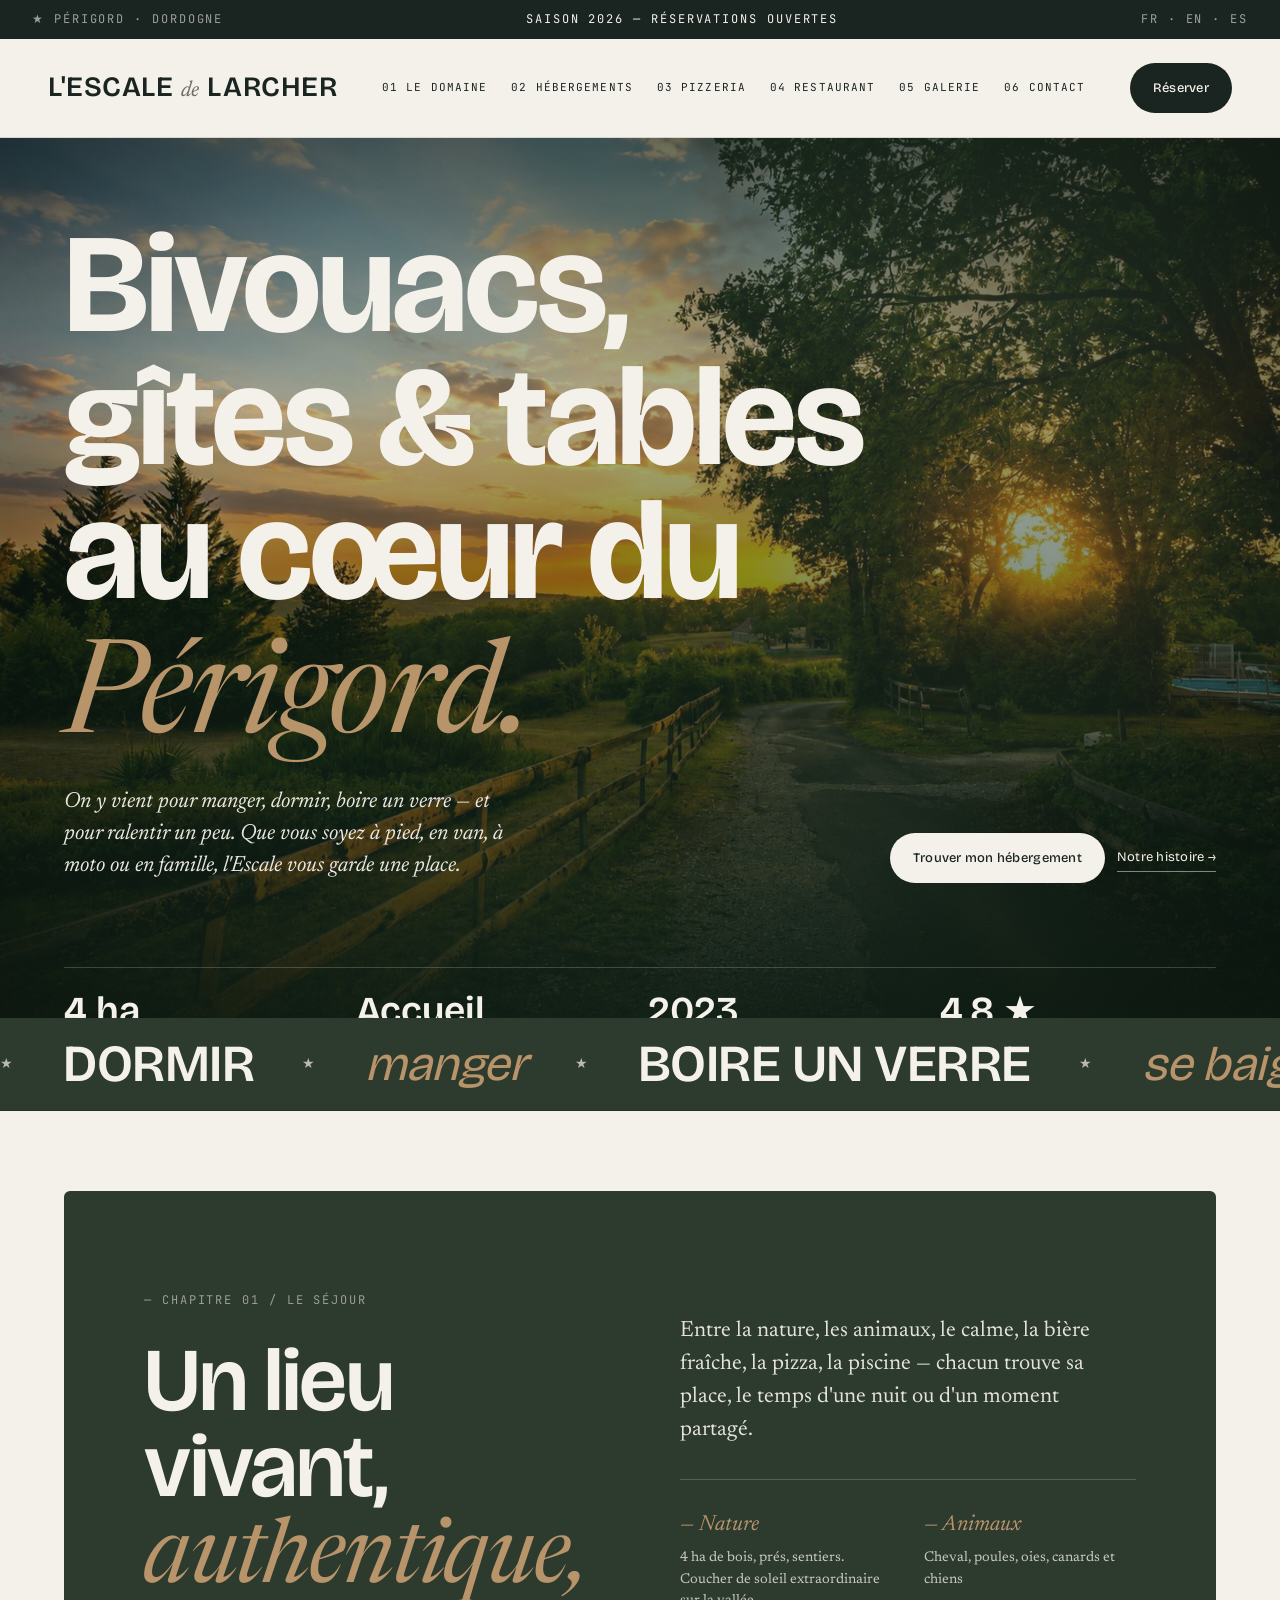
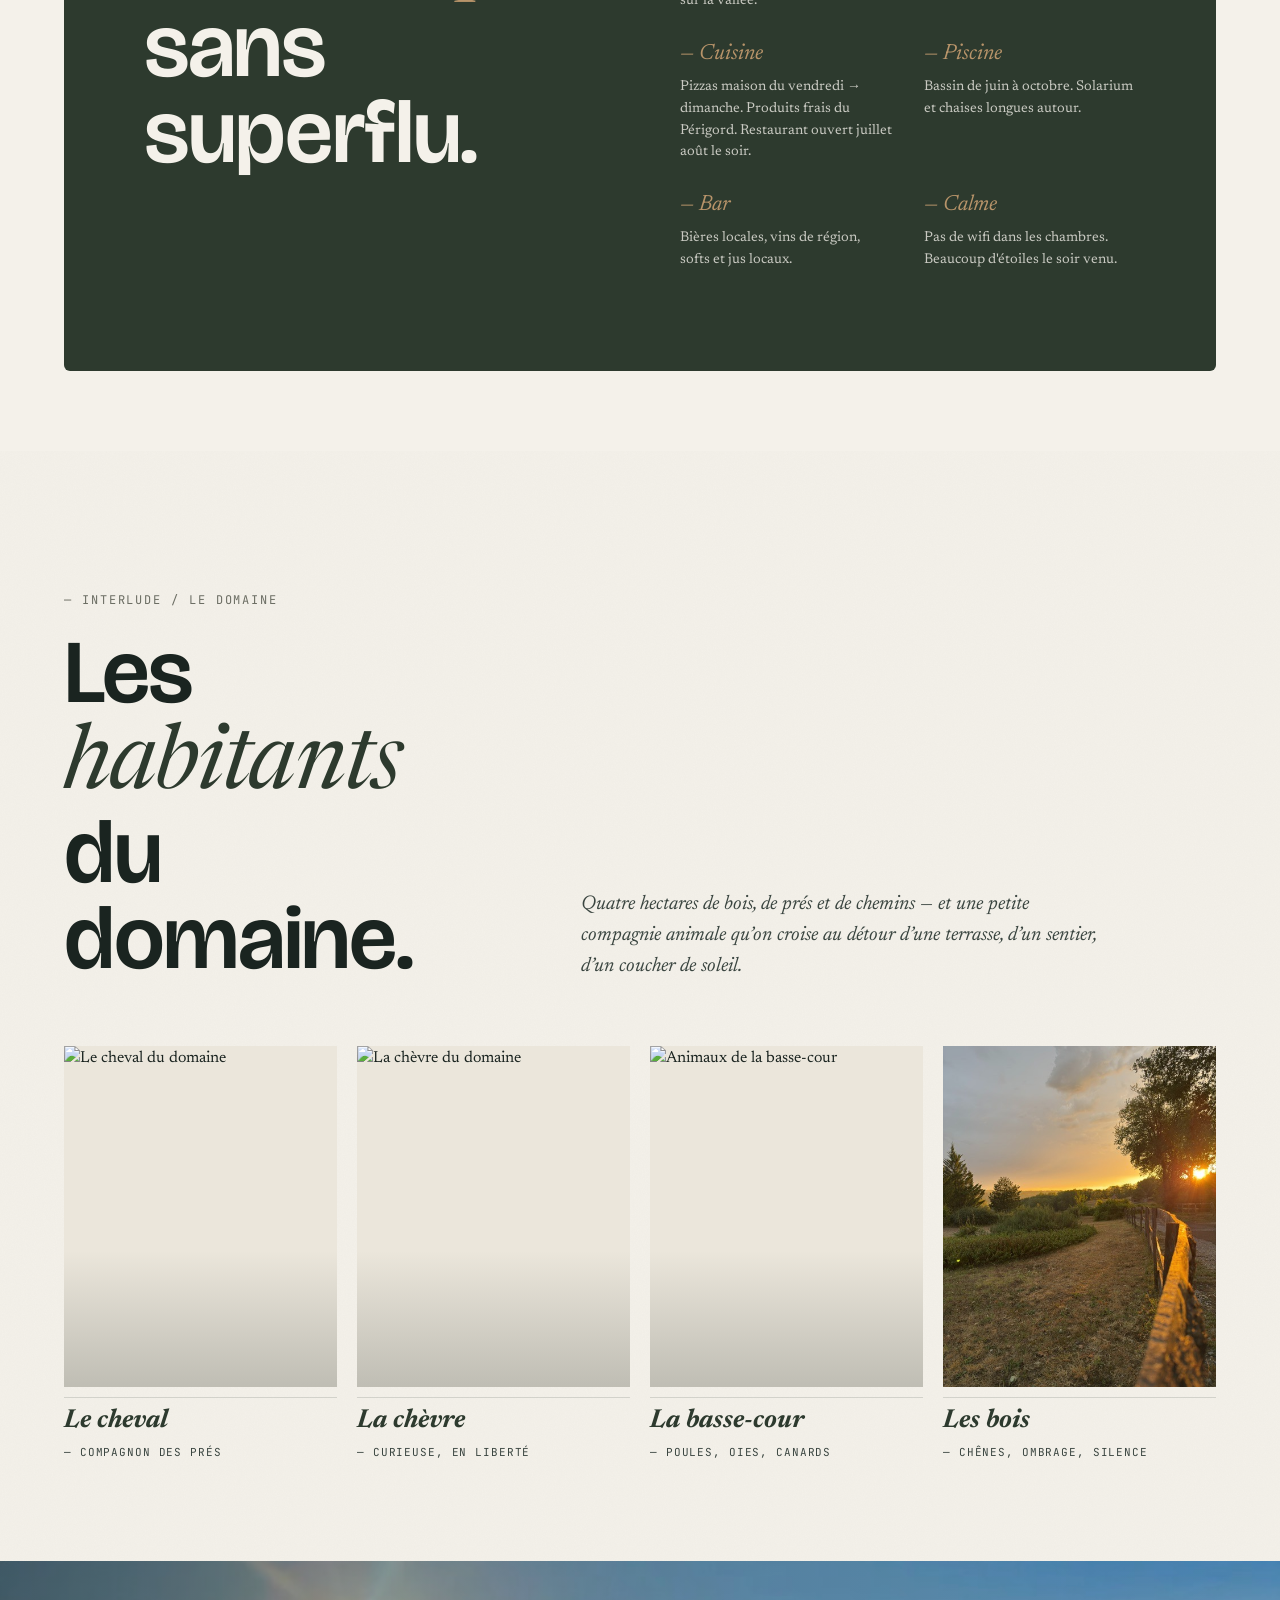
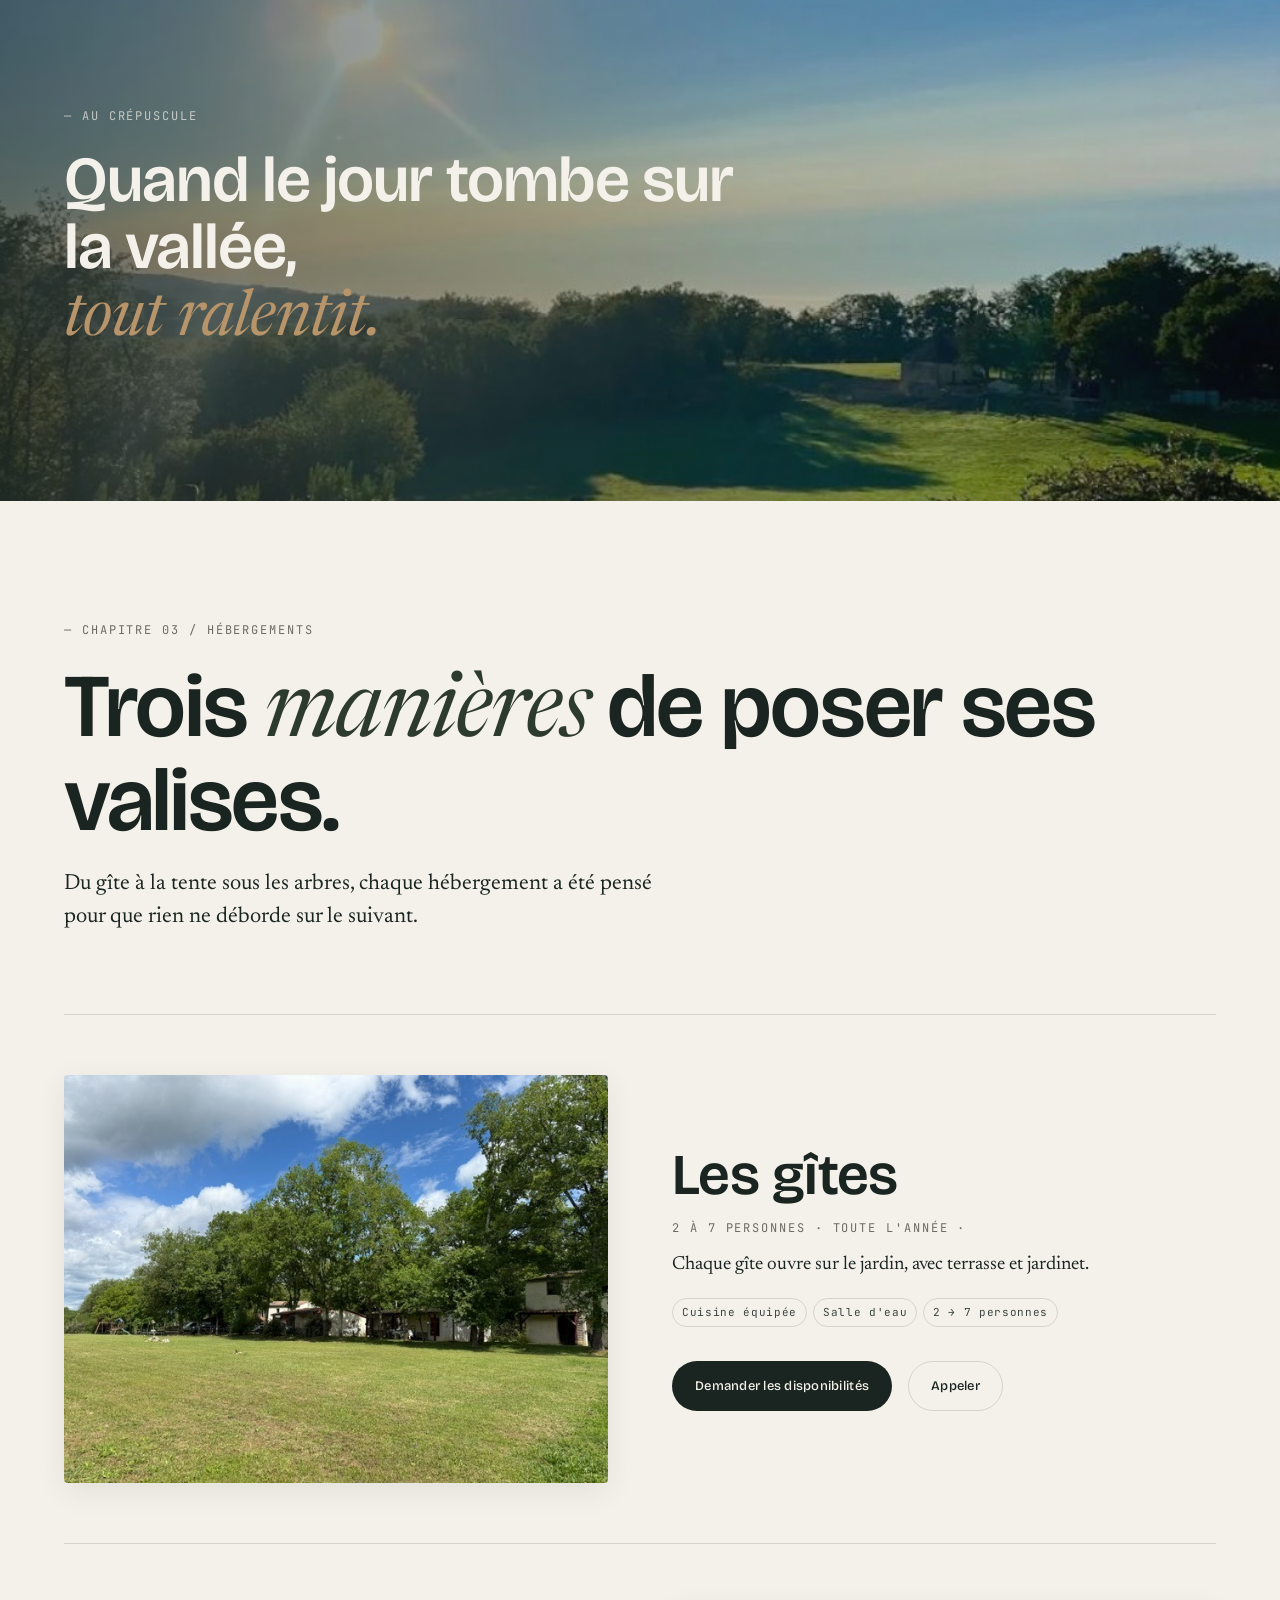
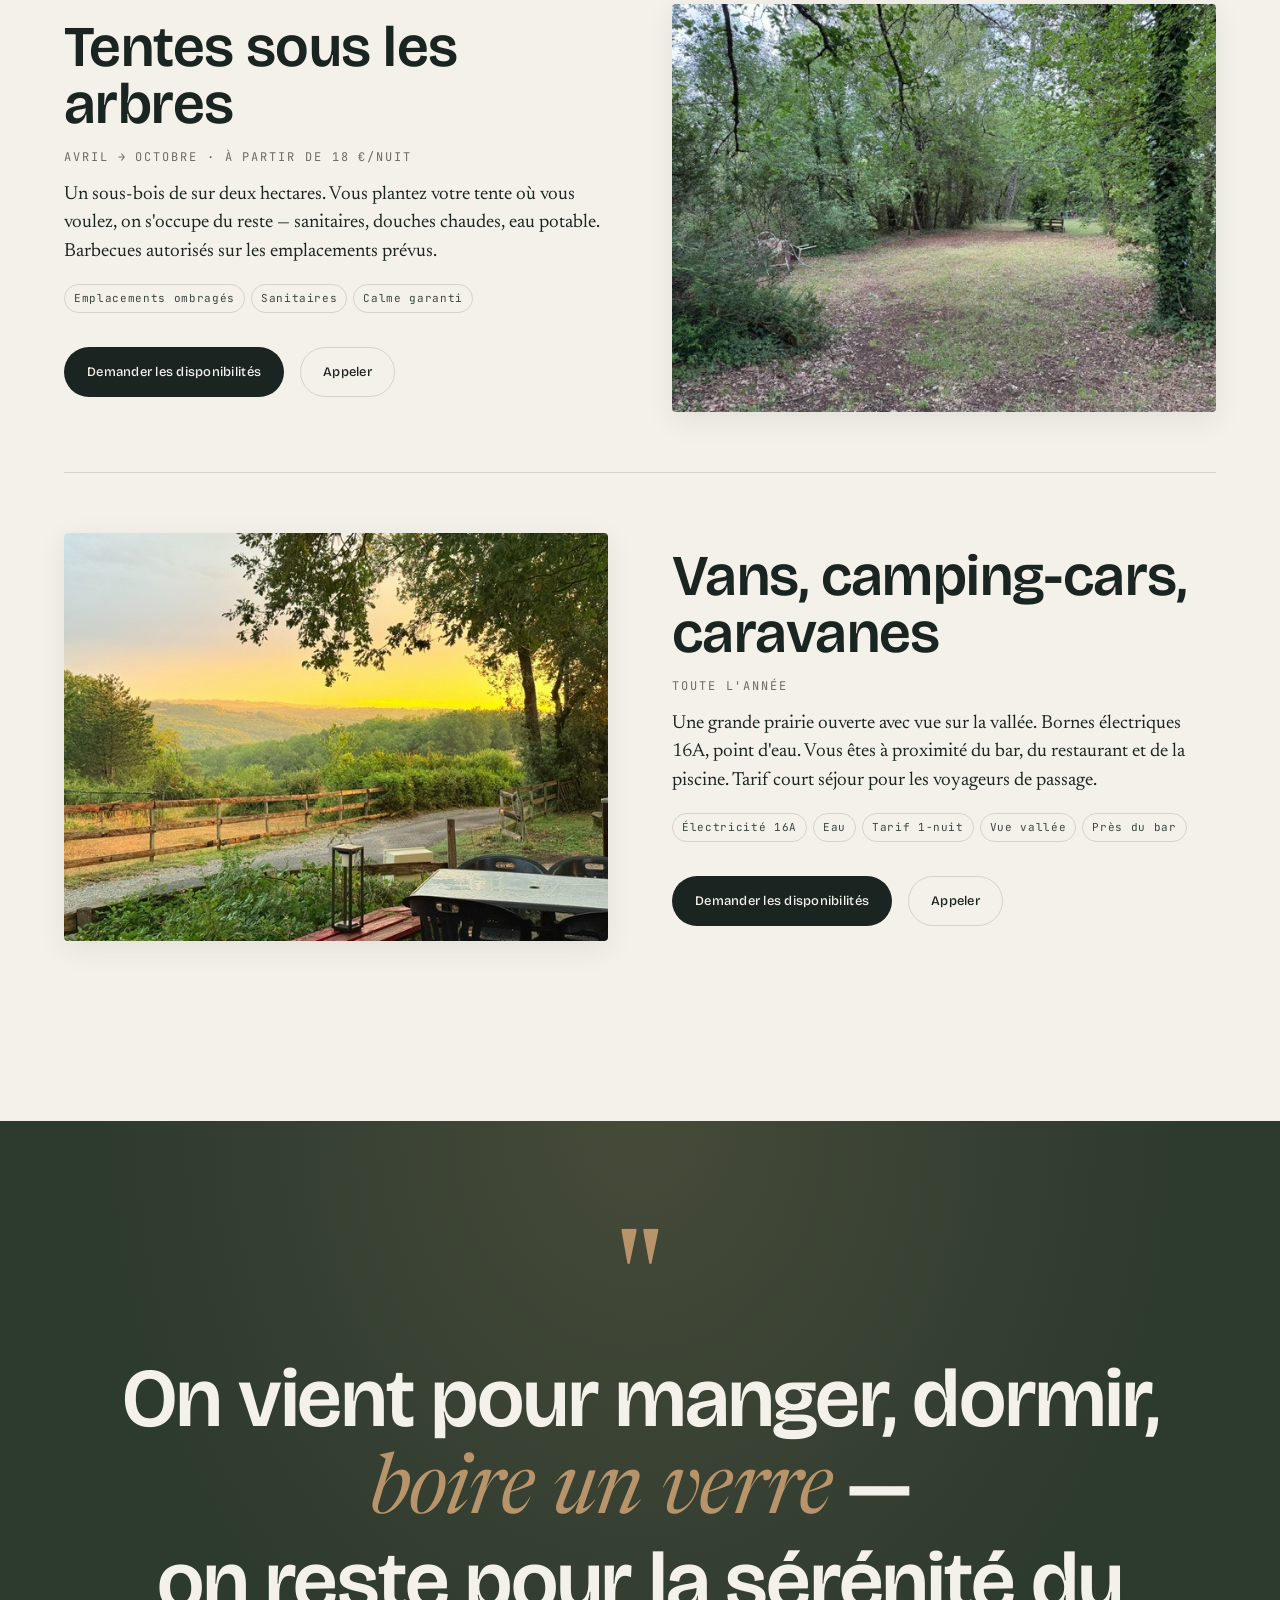
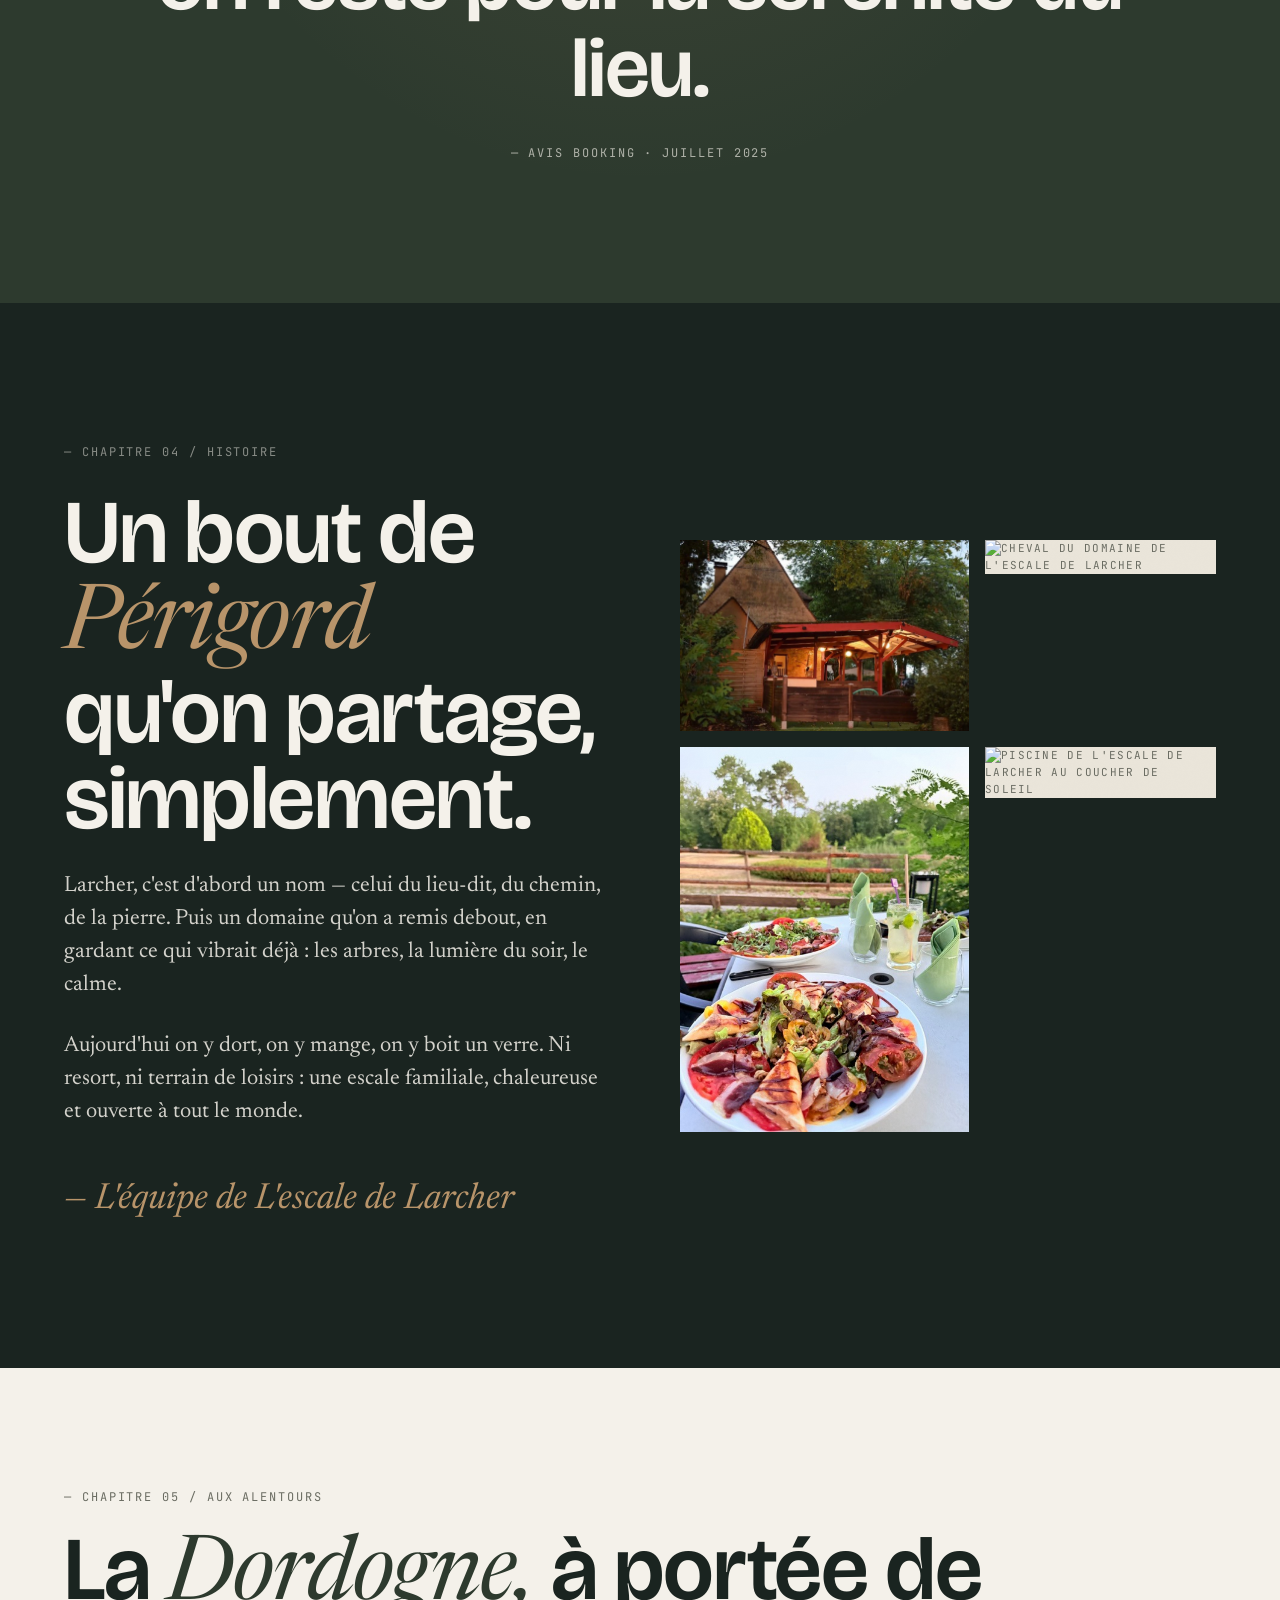
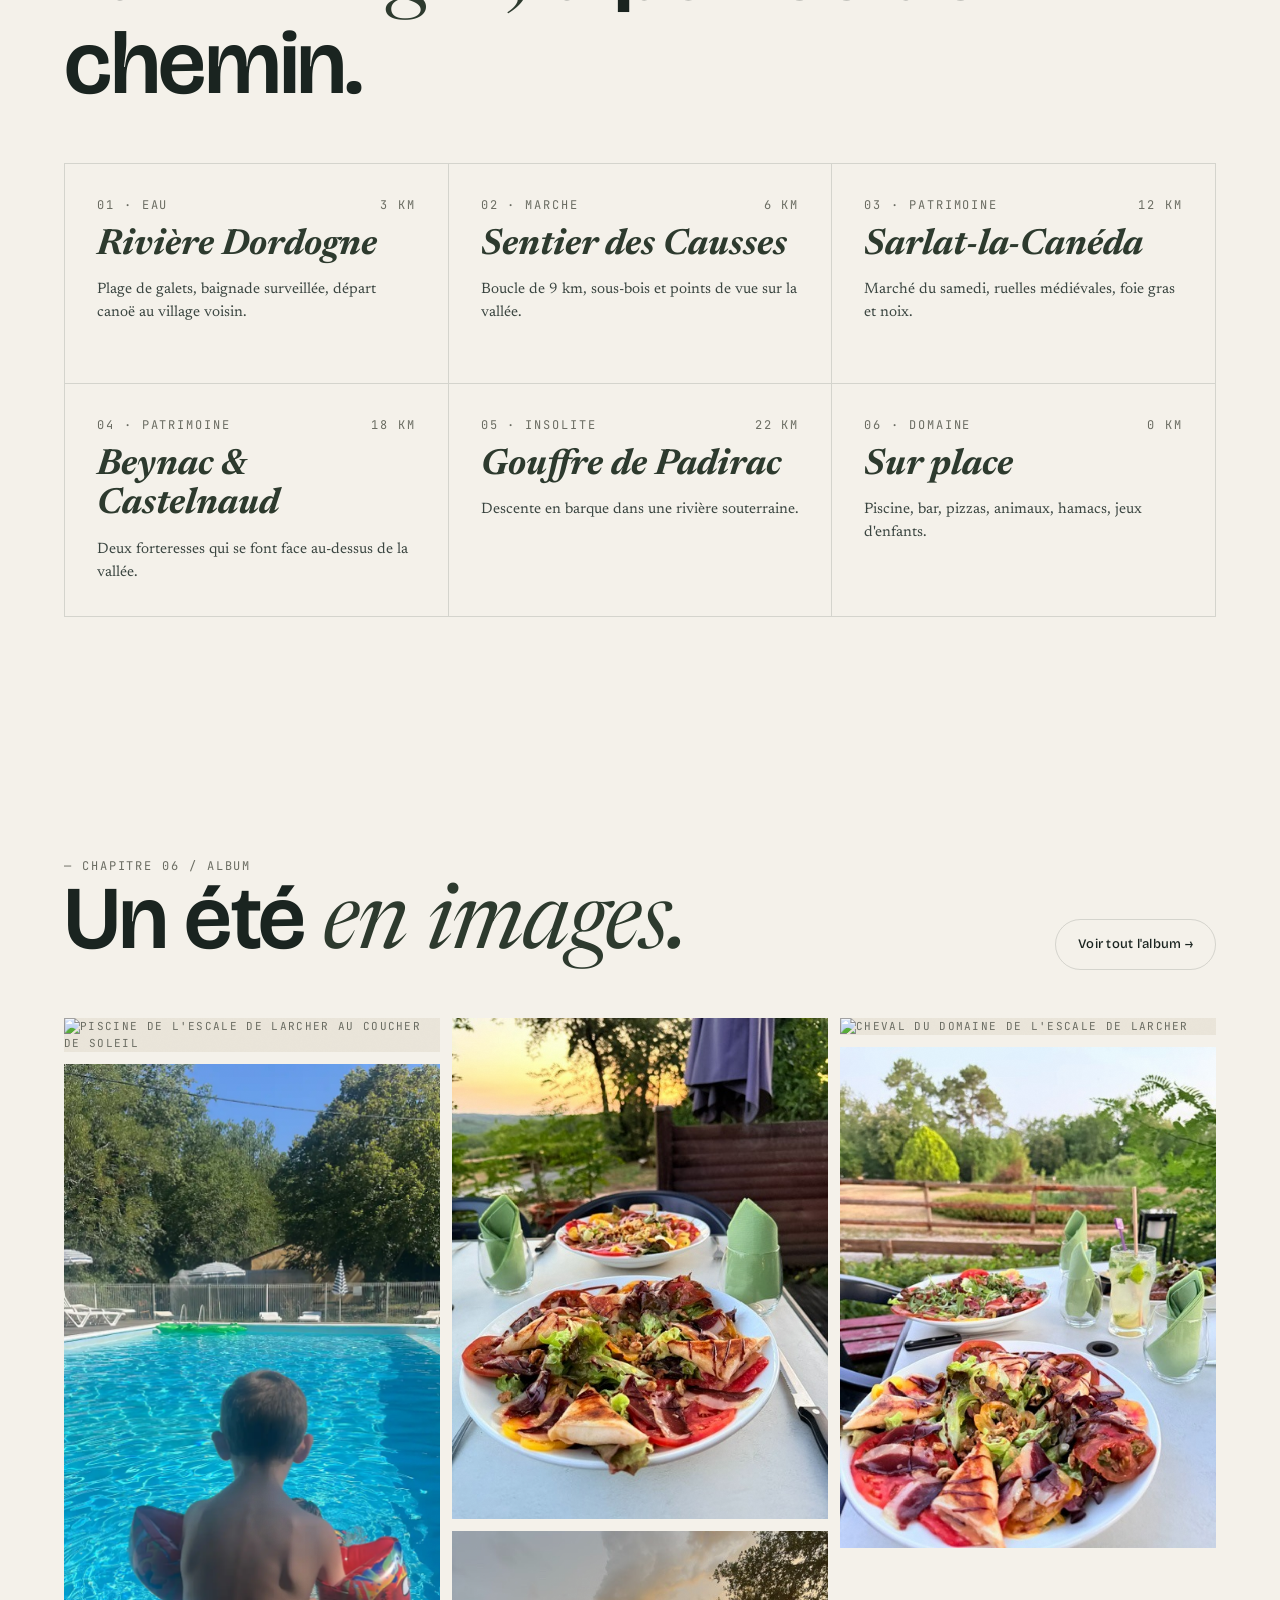
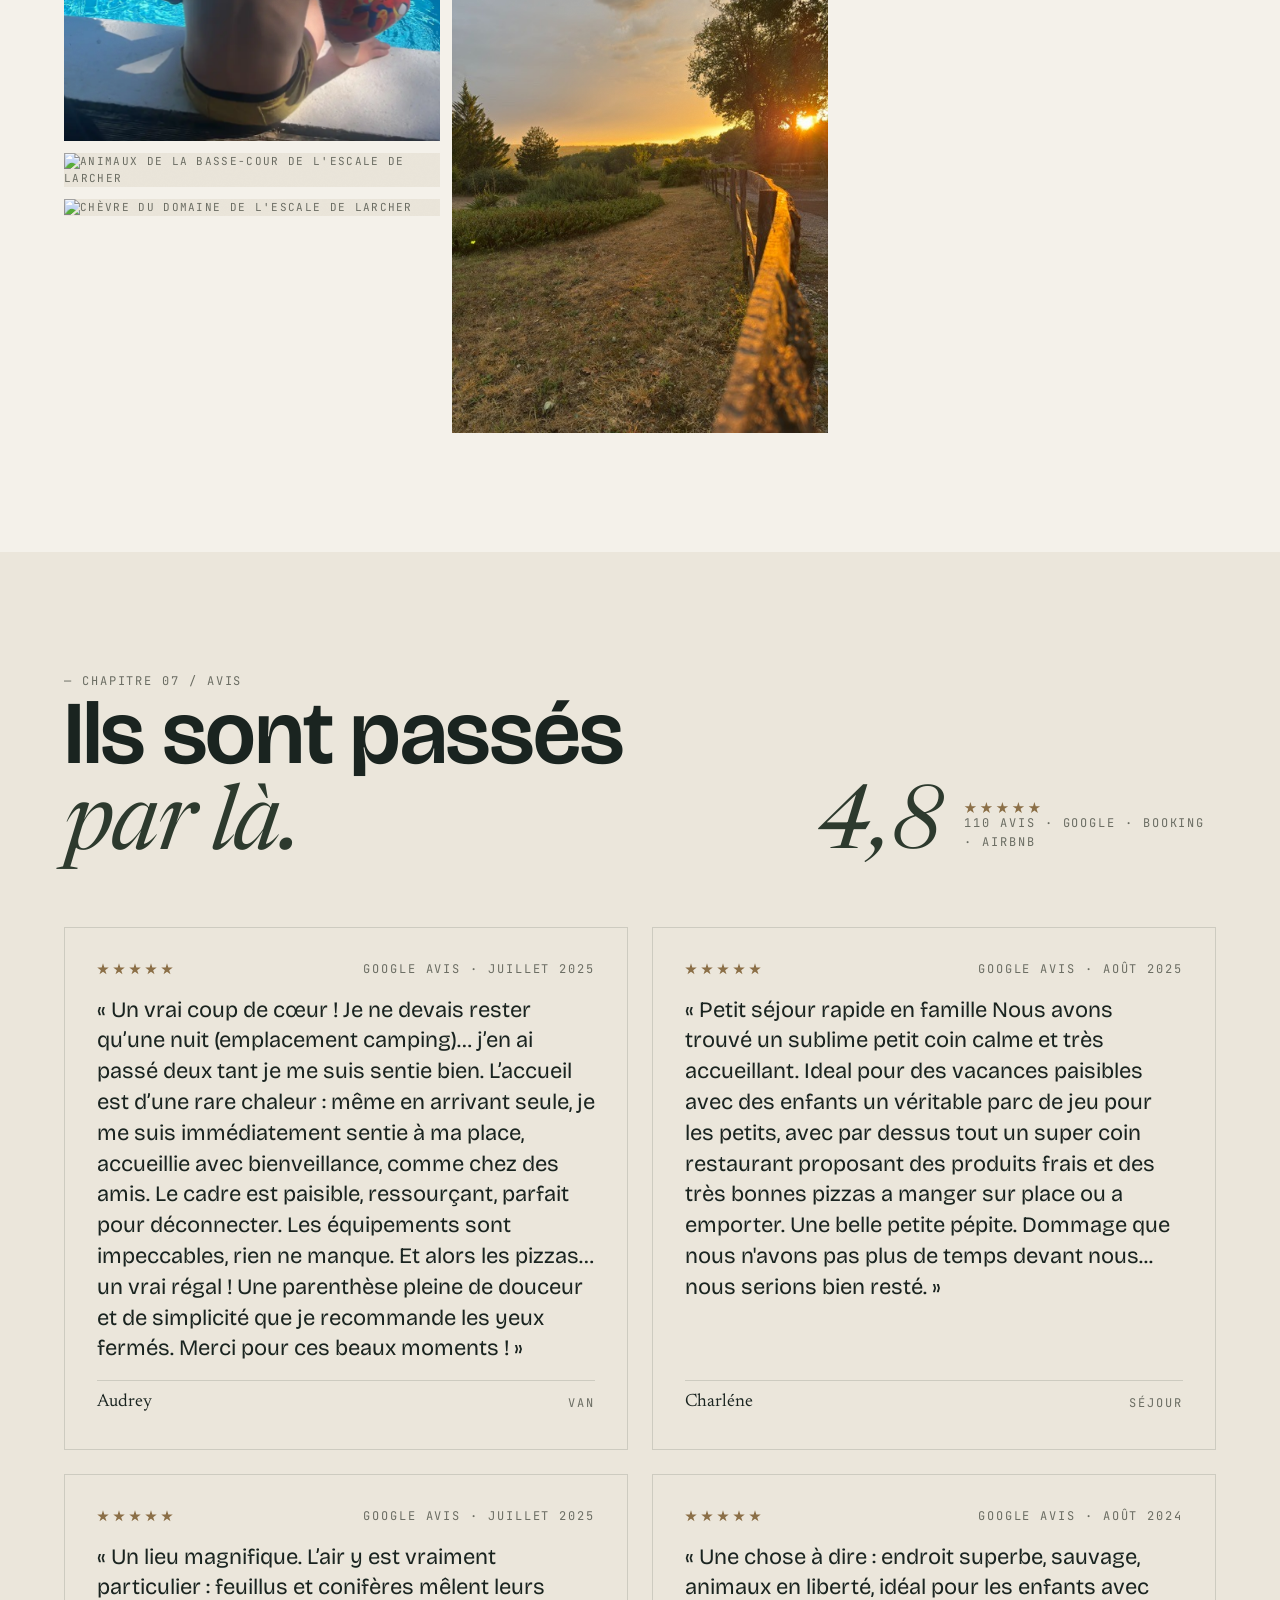
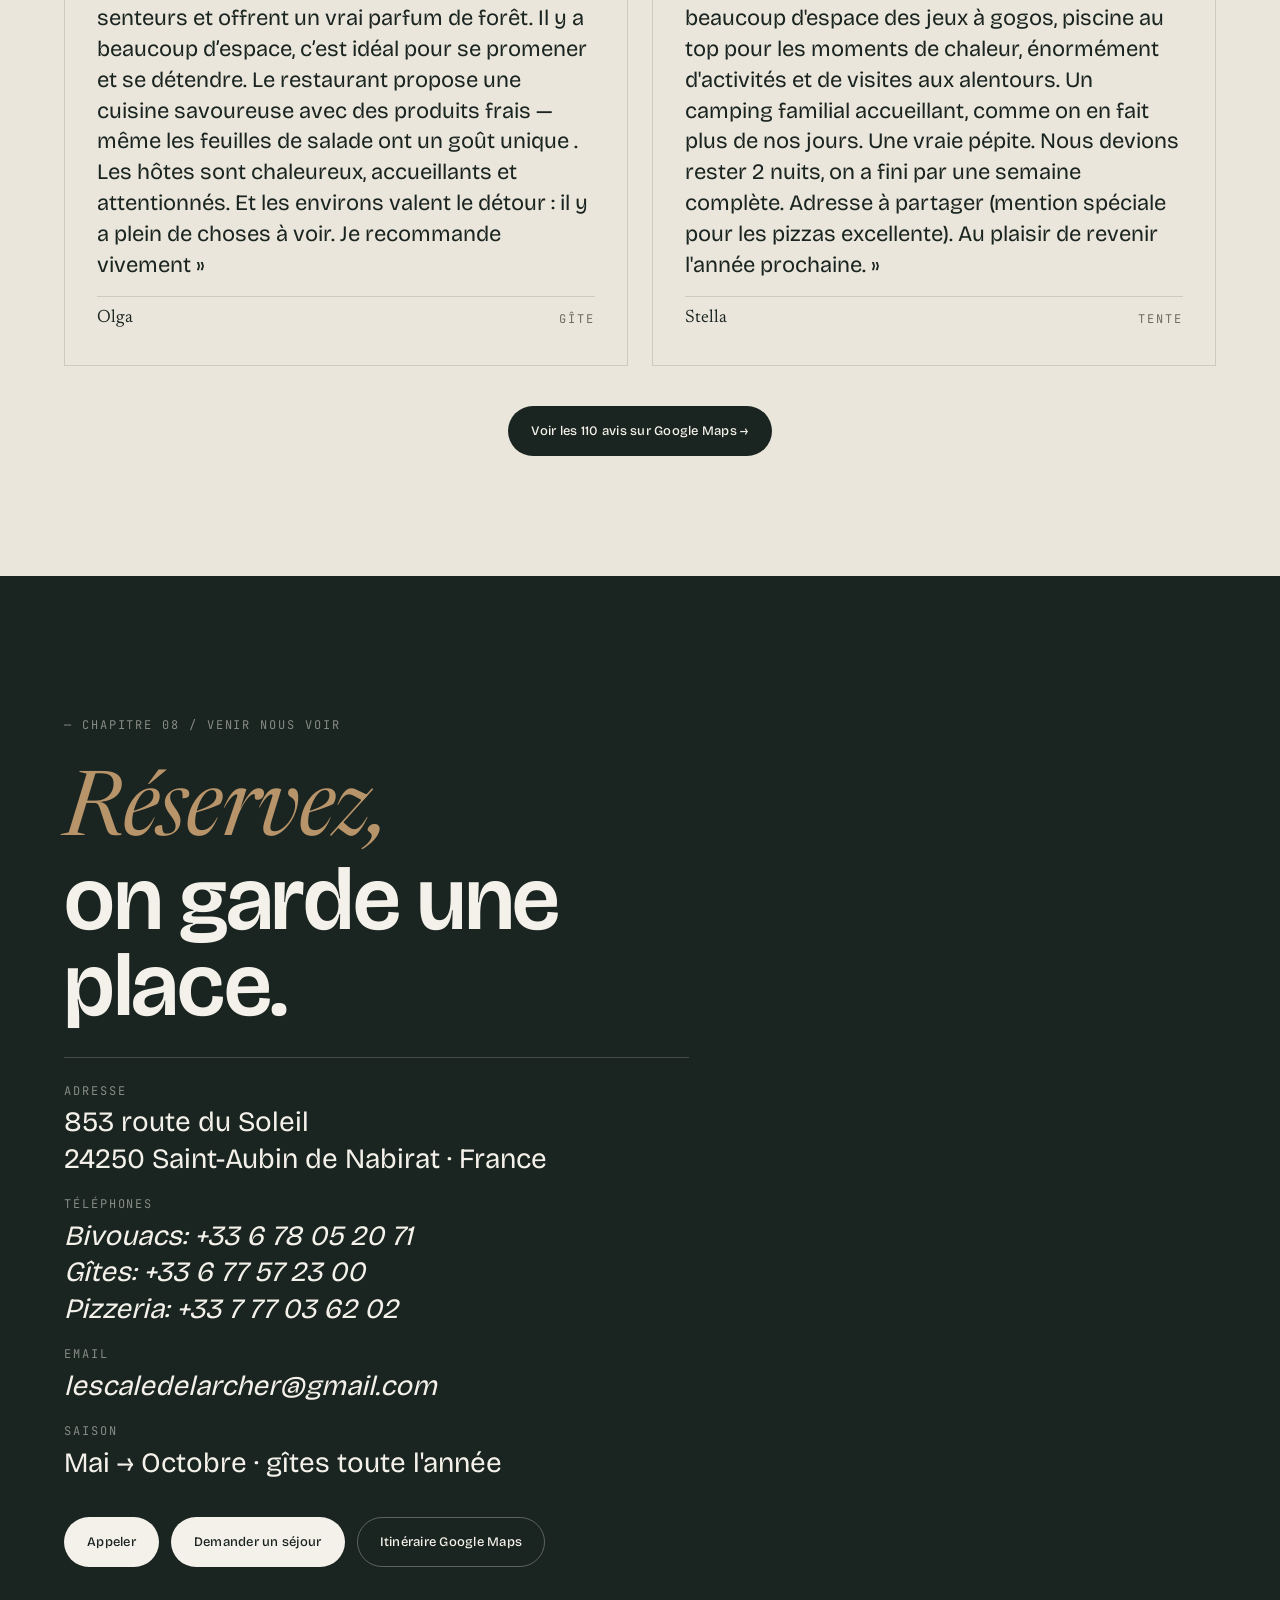
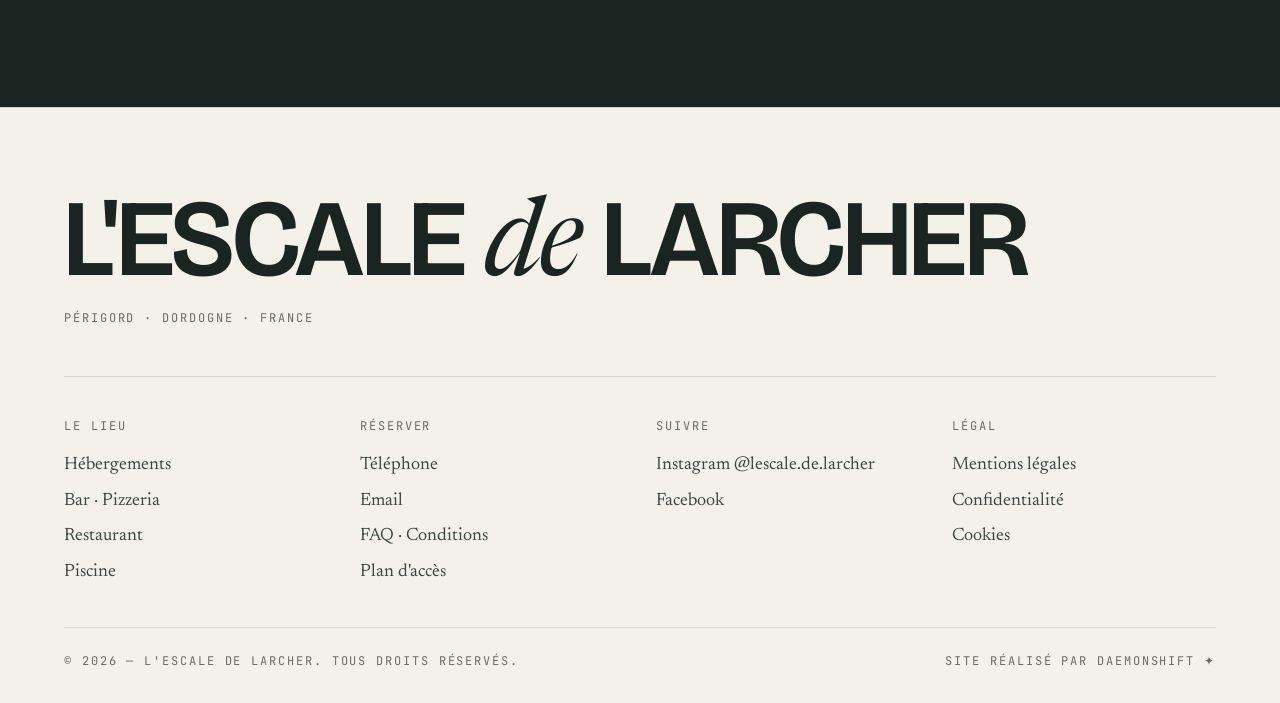
==== commit cb73b368: "Ajout Vercel Analytics sur toutes les pages Co-Authored-By: Claude Sonnet 4.6 <noreply@anthropic.com" ====
--- a/index.html
+++ b/index.html
@@ -192,7 +192,7 @@
           </div>
           <div class="vb-feat">
             <span class="vb-feat-t">— Cuisine</span>
-            <span class="vb-feat-b">Pizzas maison du  jeudi → dimanche. Produits du Périgord.</span>
+            <span class="vb-feat-b">Pizzas maison du  vendredi → dimanche. Produits frais du Périgord. Restaurant ouvert juillet août le soir.</span>
           </div>
           <div class="vb-feat">
             <span class="vb-feat-t">— Piscine</span>
@@ -200,7 +200,7 @@
           </div>
           <div class="vb-feat">
             <span class="vb-feat-t">— Bar</span>
-            <span class="vb-feat-b">Bières locales, vins de Bergerac, softs et jus locaux. Service jusqu'à 23h.</span>
+            <span class="vb-feat-b">Bières locales, vins de région, softs et jus locaux.</span>
           </div>
           <div class="vb-feat">
             <span class="vb-feat-t">— Calme</span>
@@ -800,5 +800,6 @@
 
   <script src="enhance.js" defer></script>
 
+  <script defer src="/_vercel/insights/script.js"></script>
 </body>
 </html>
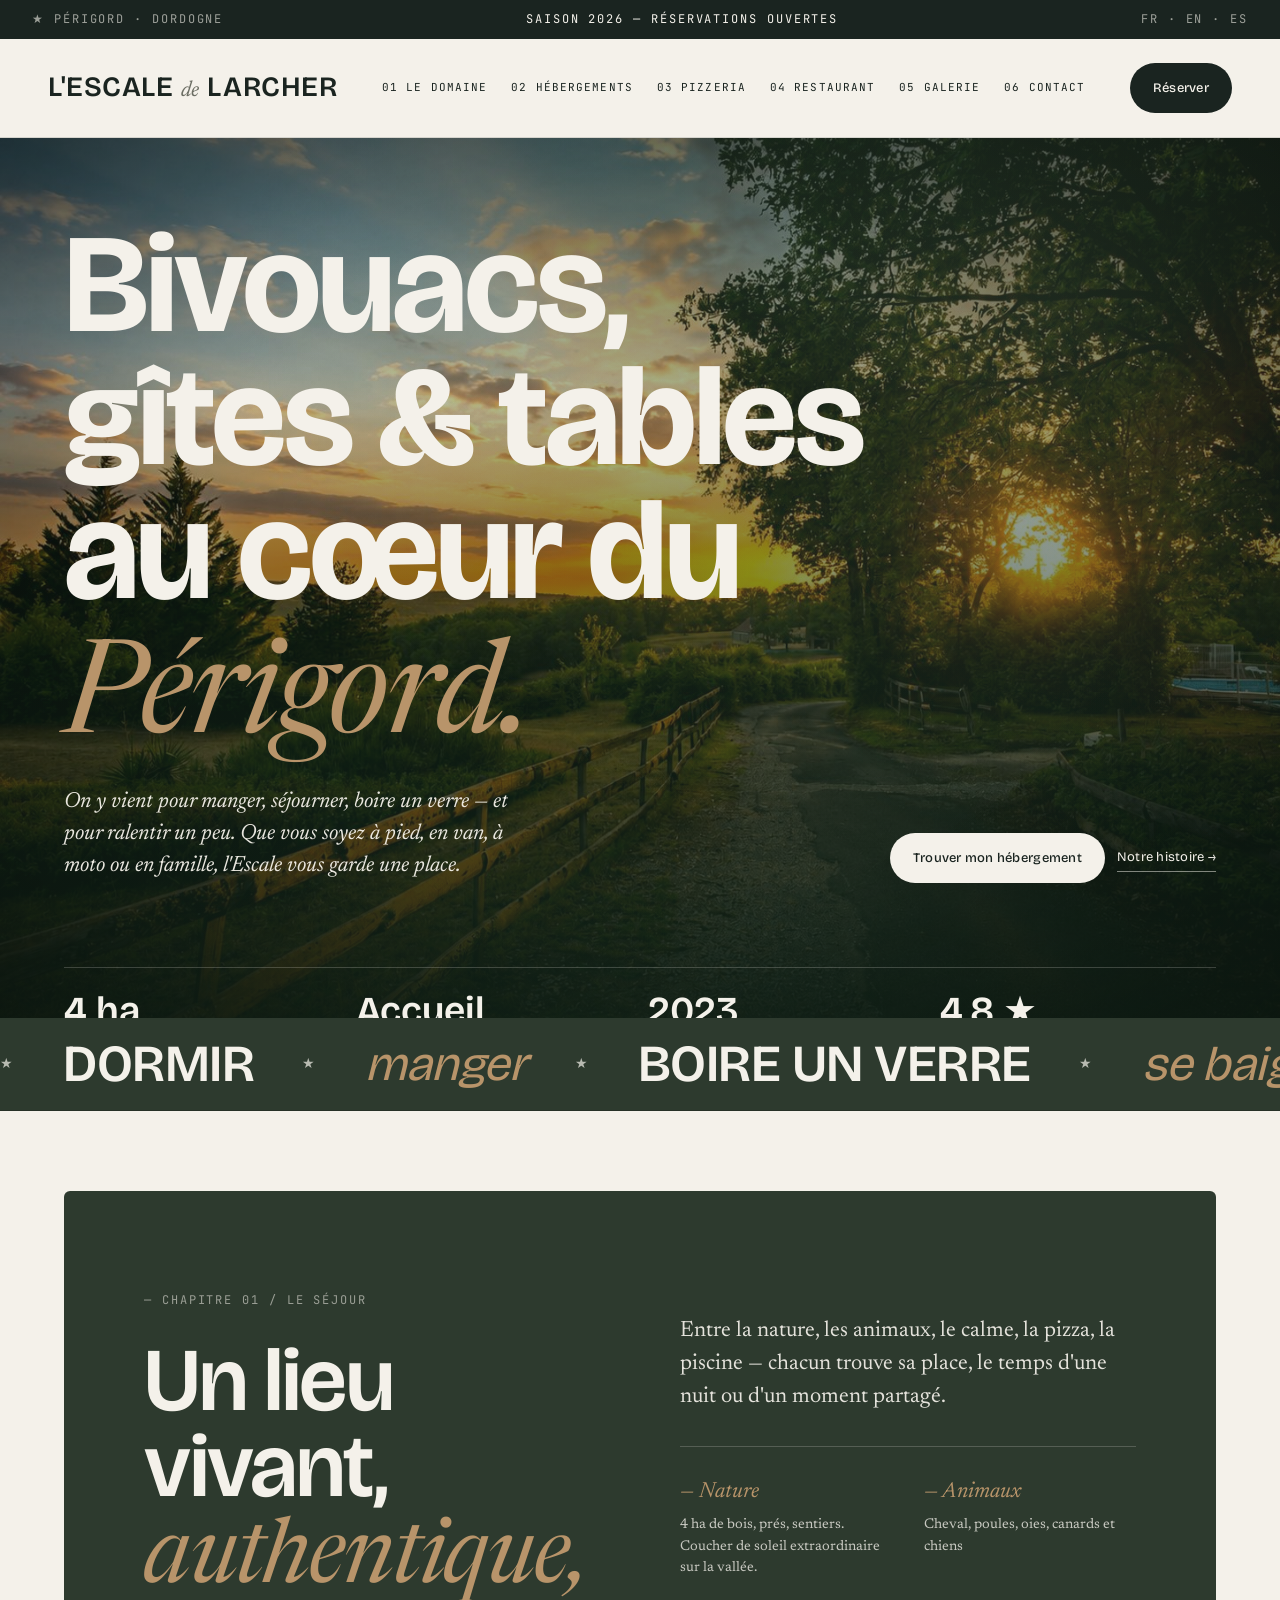
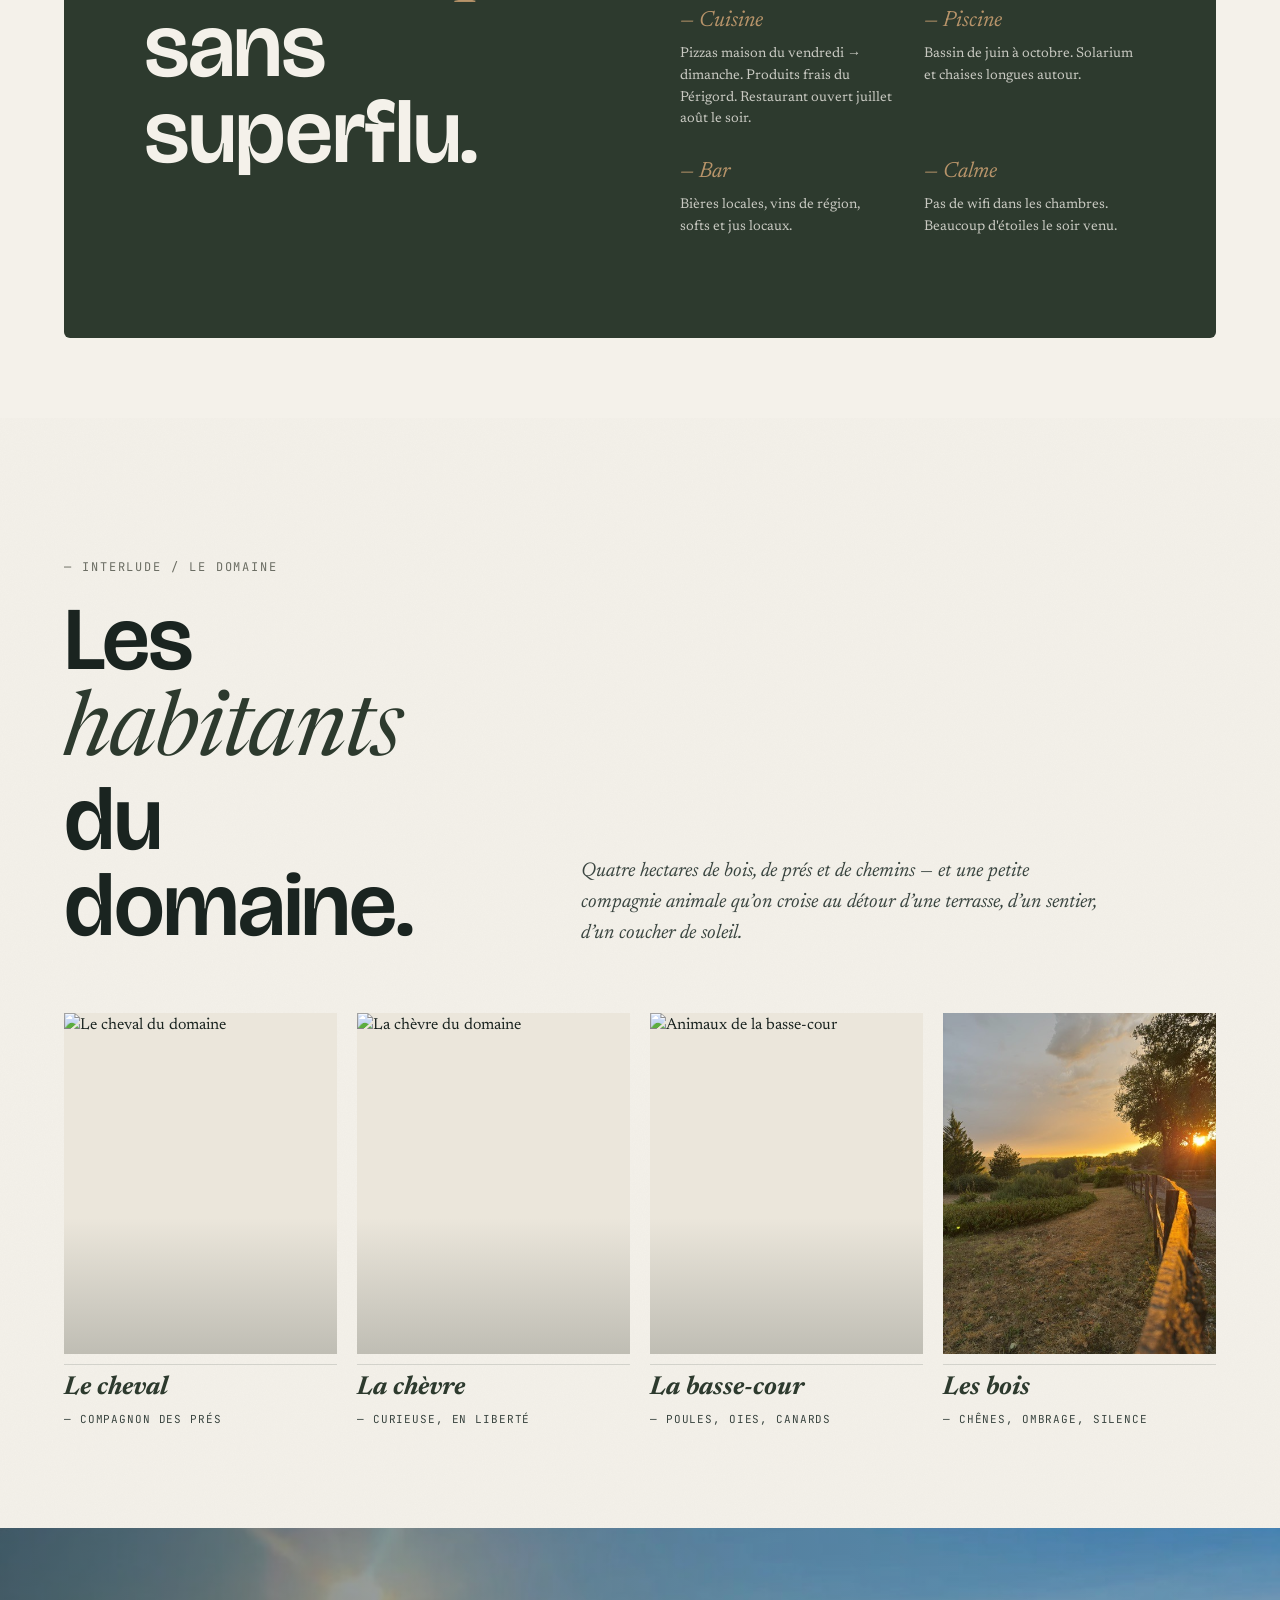
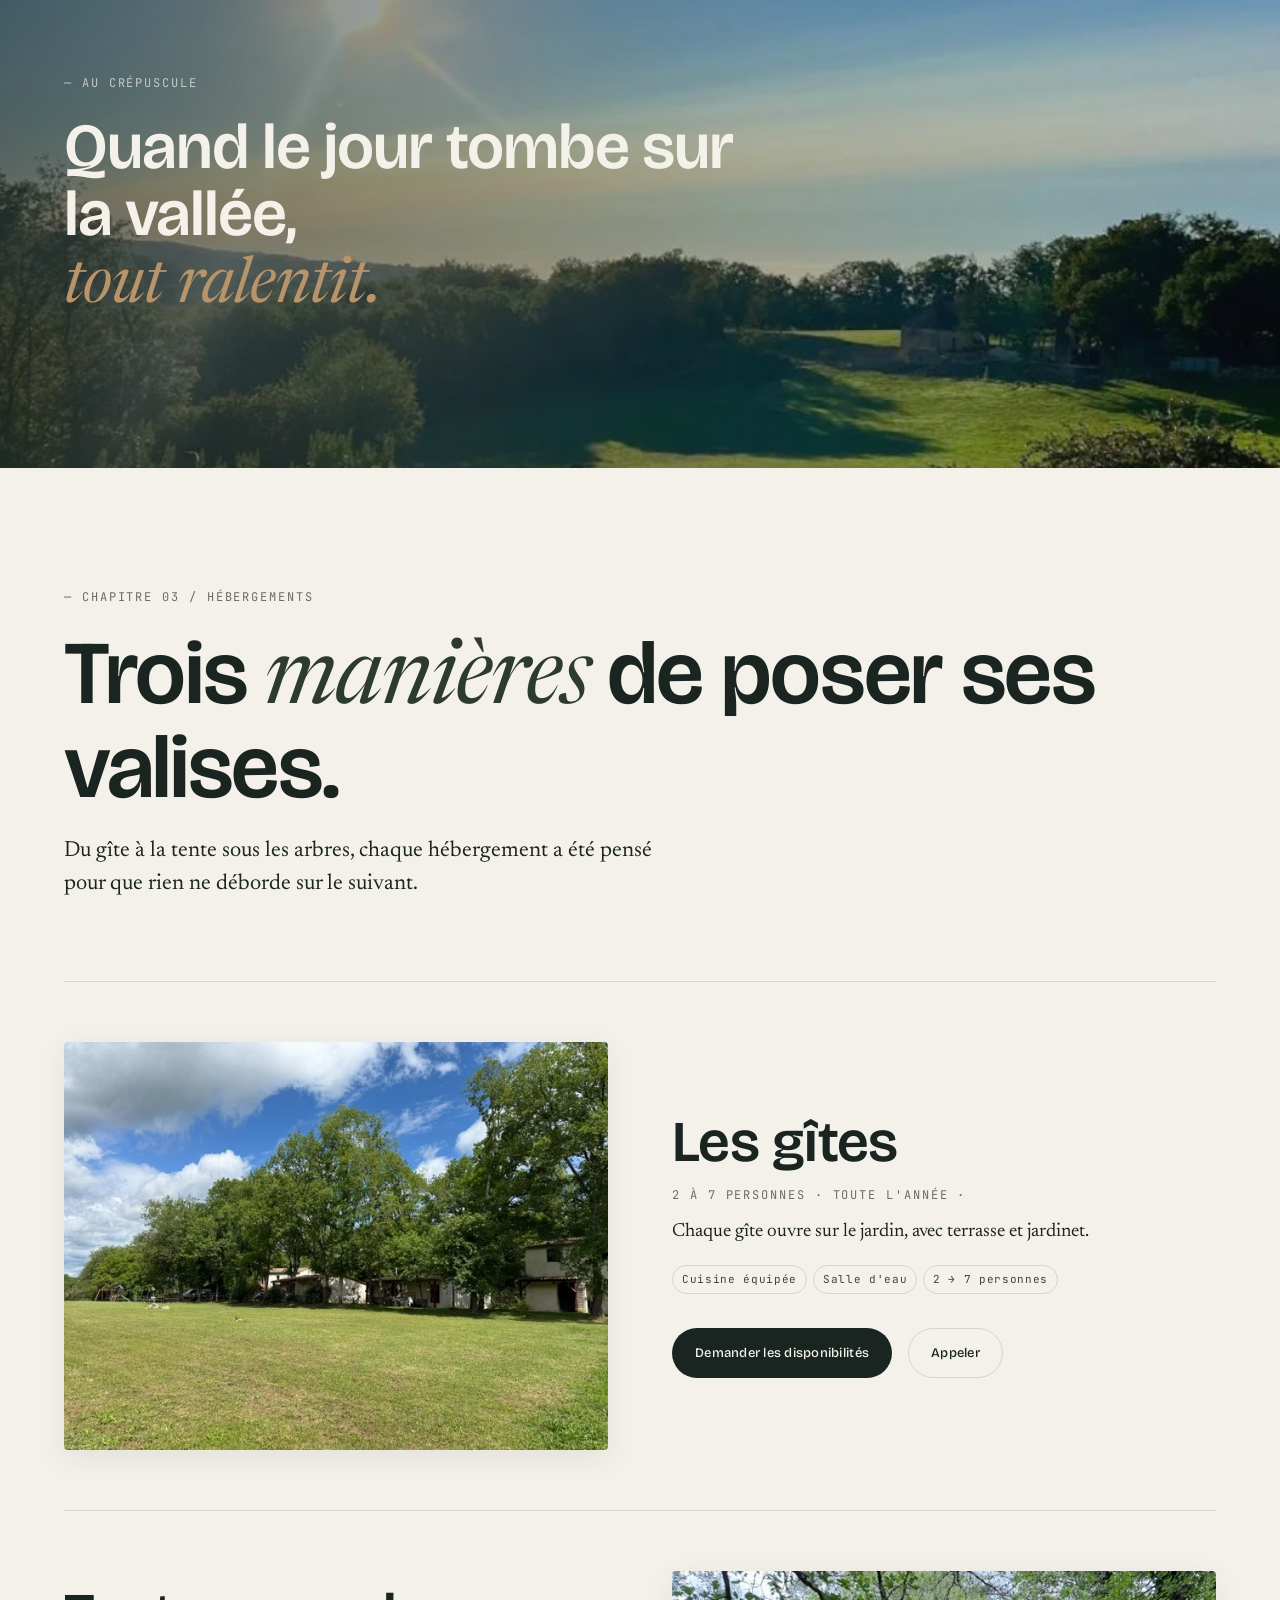
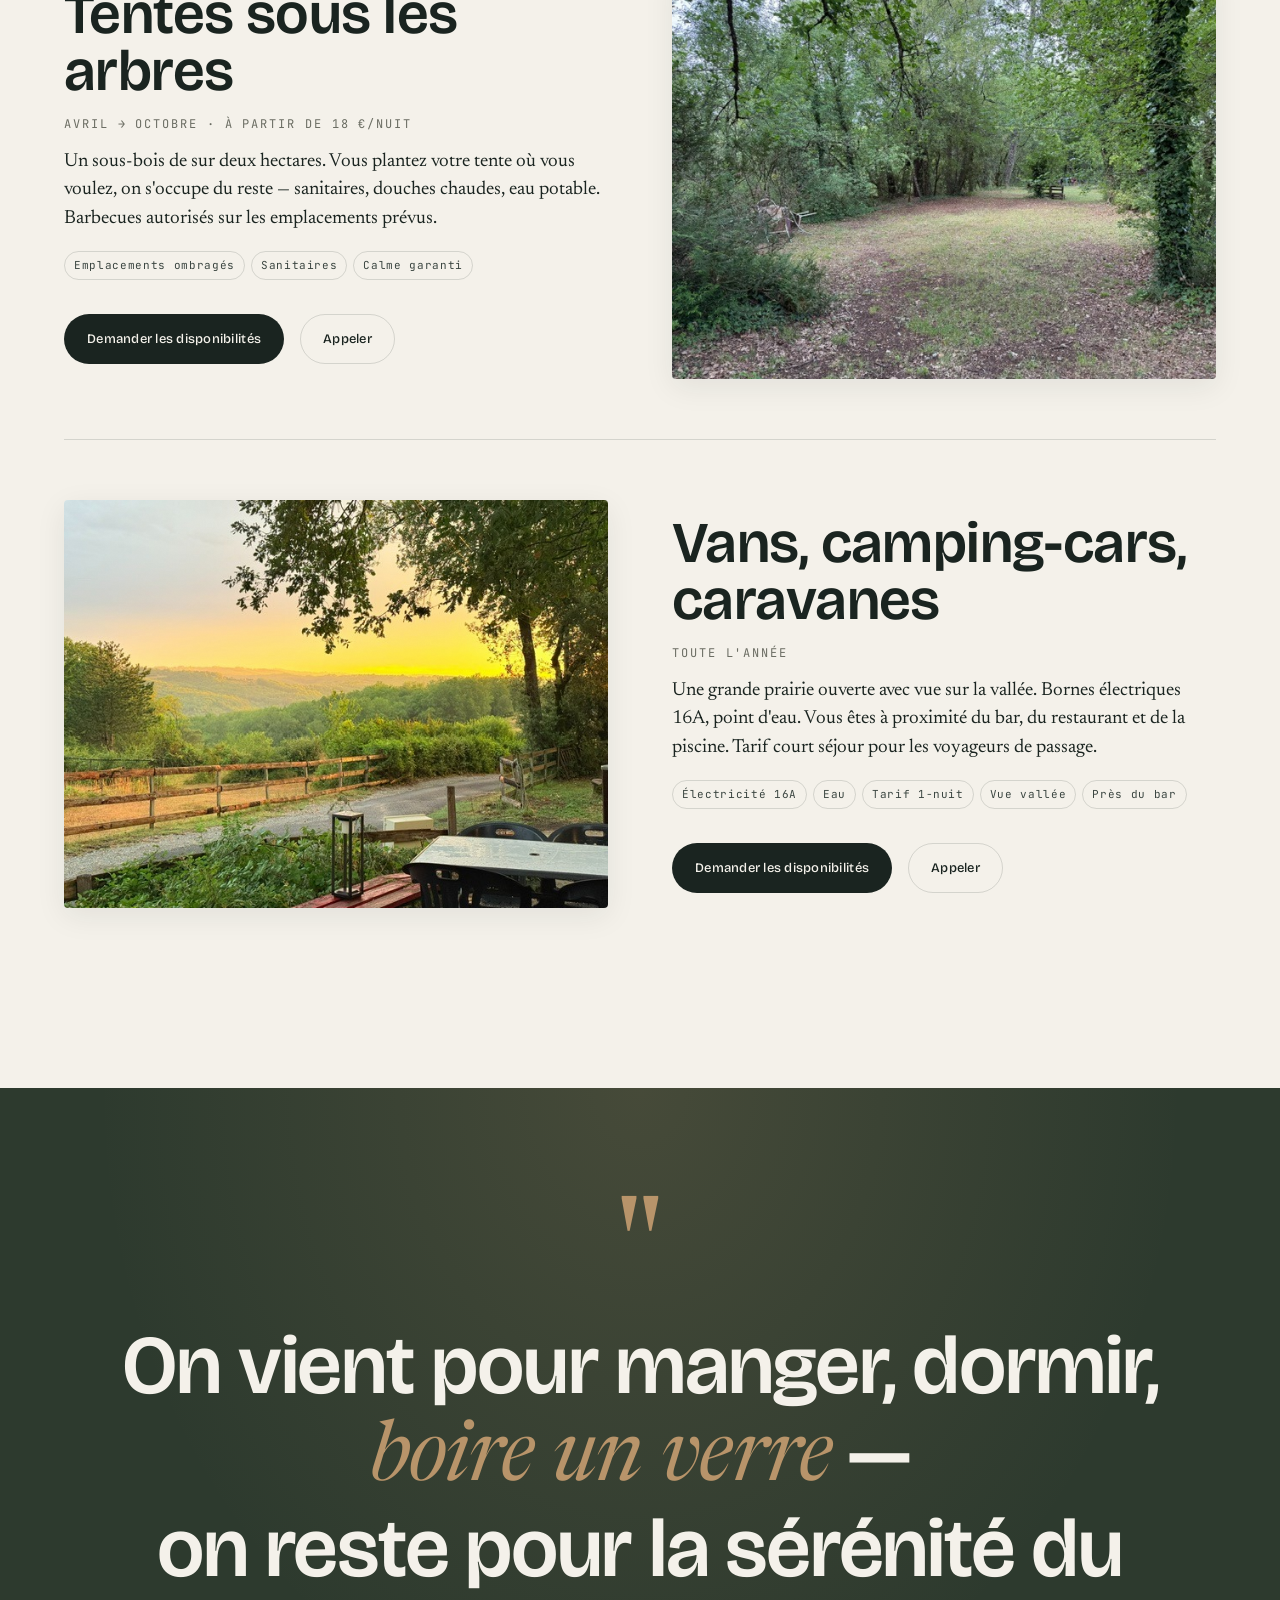
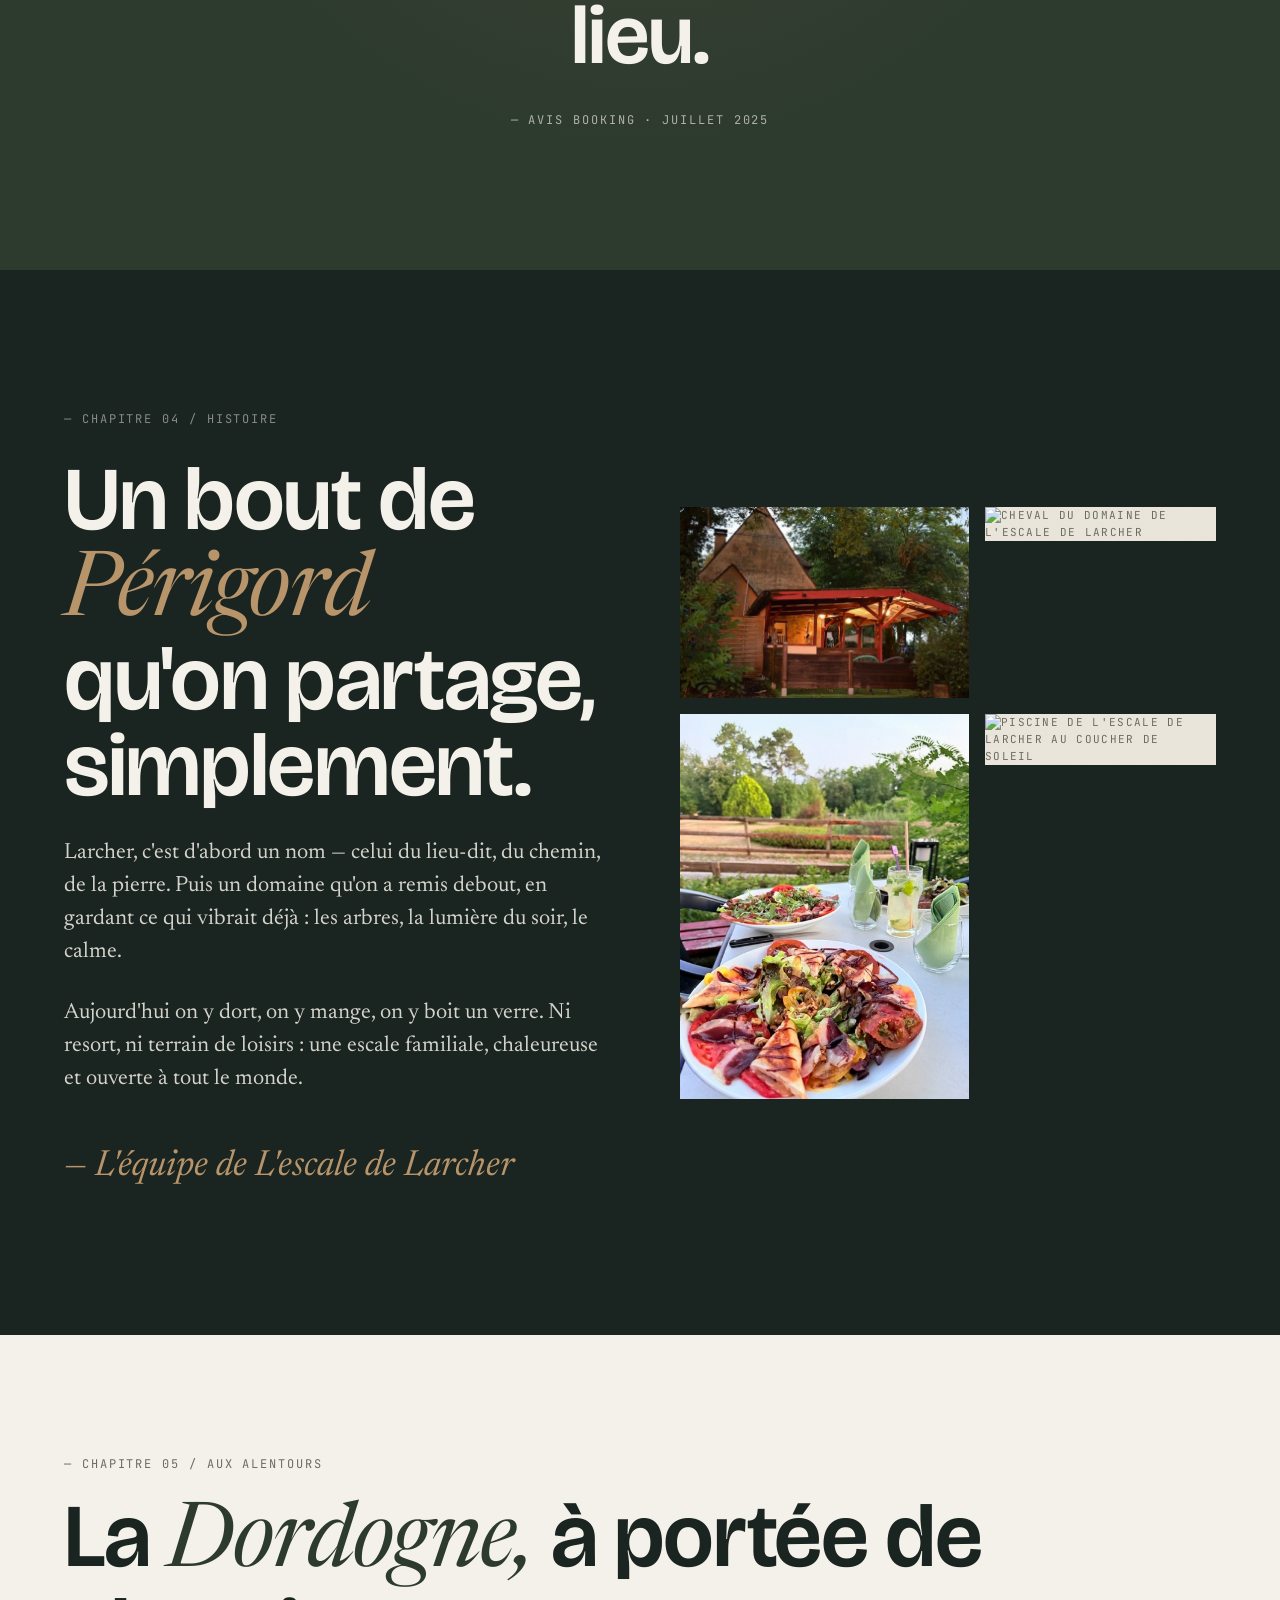
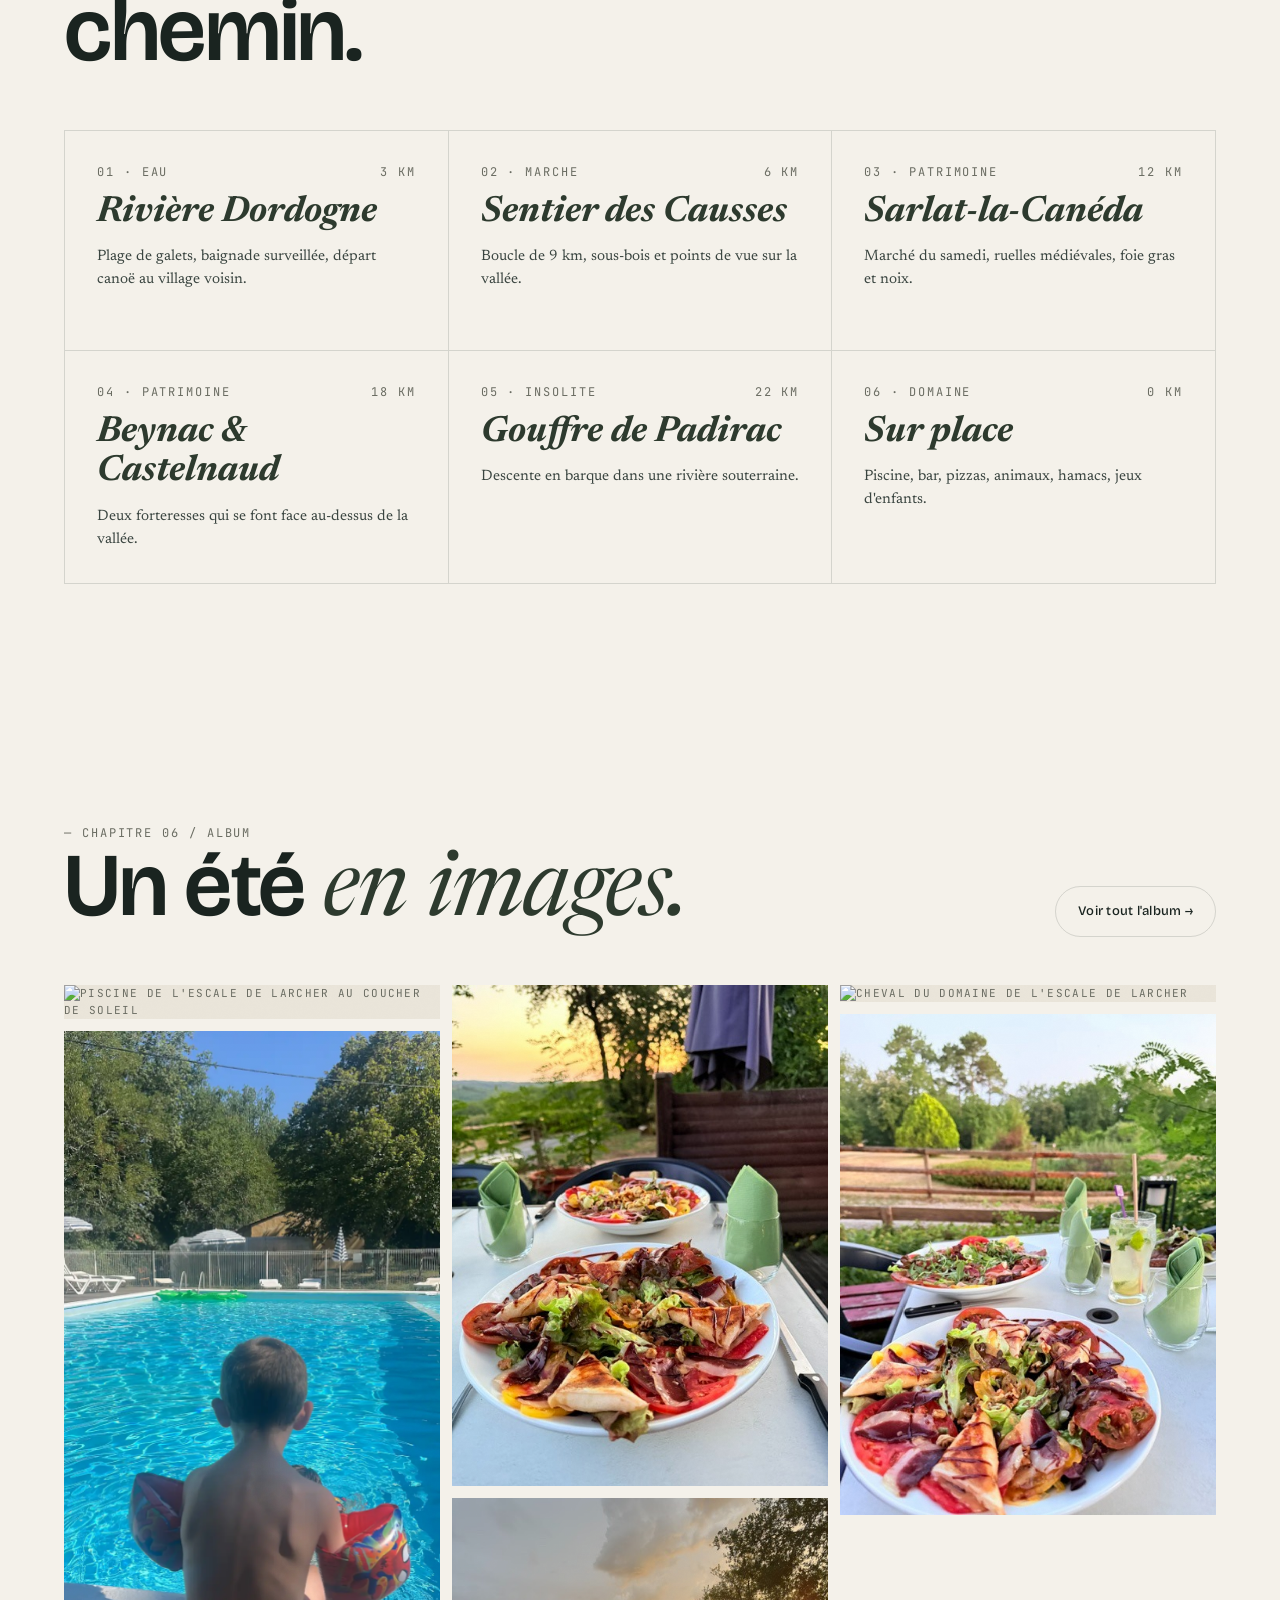
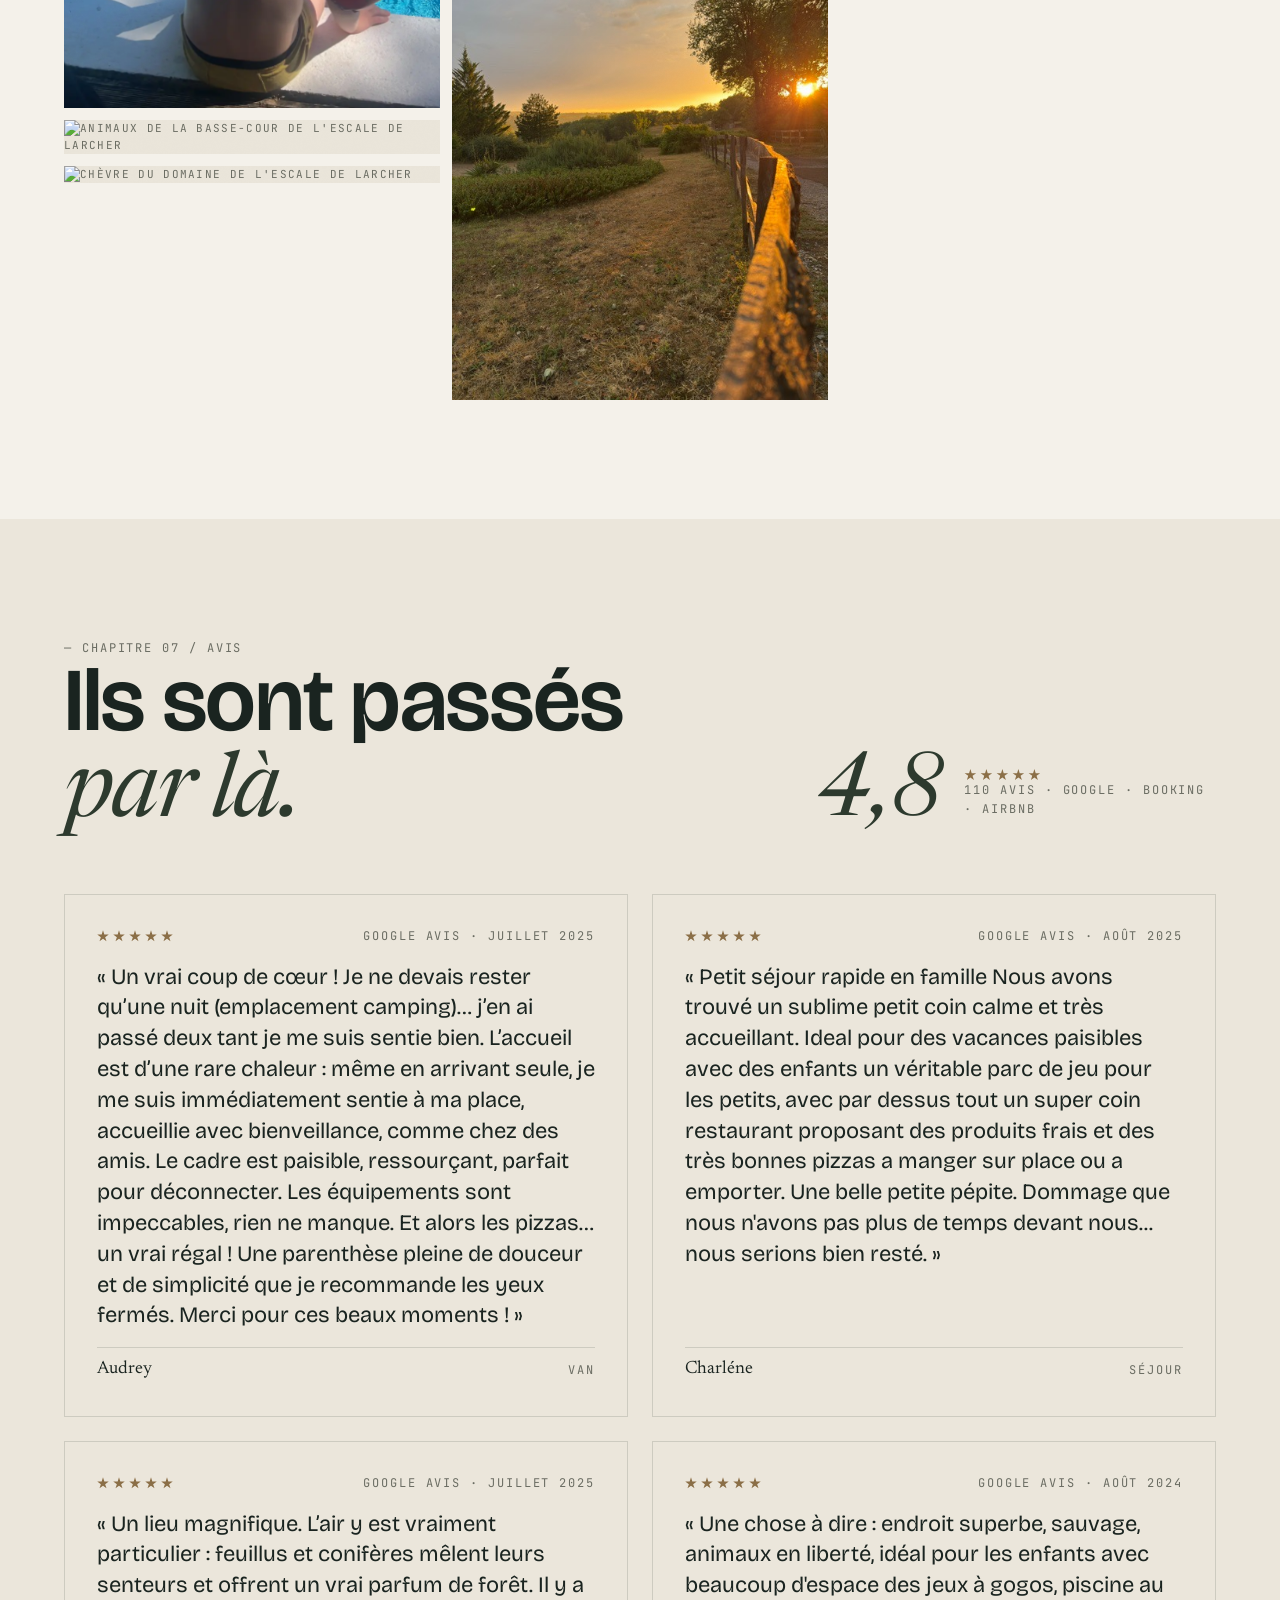
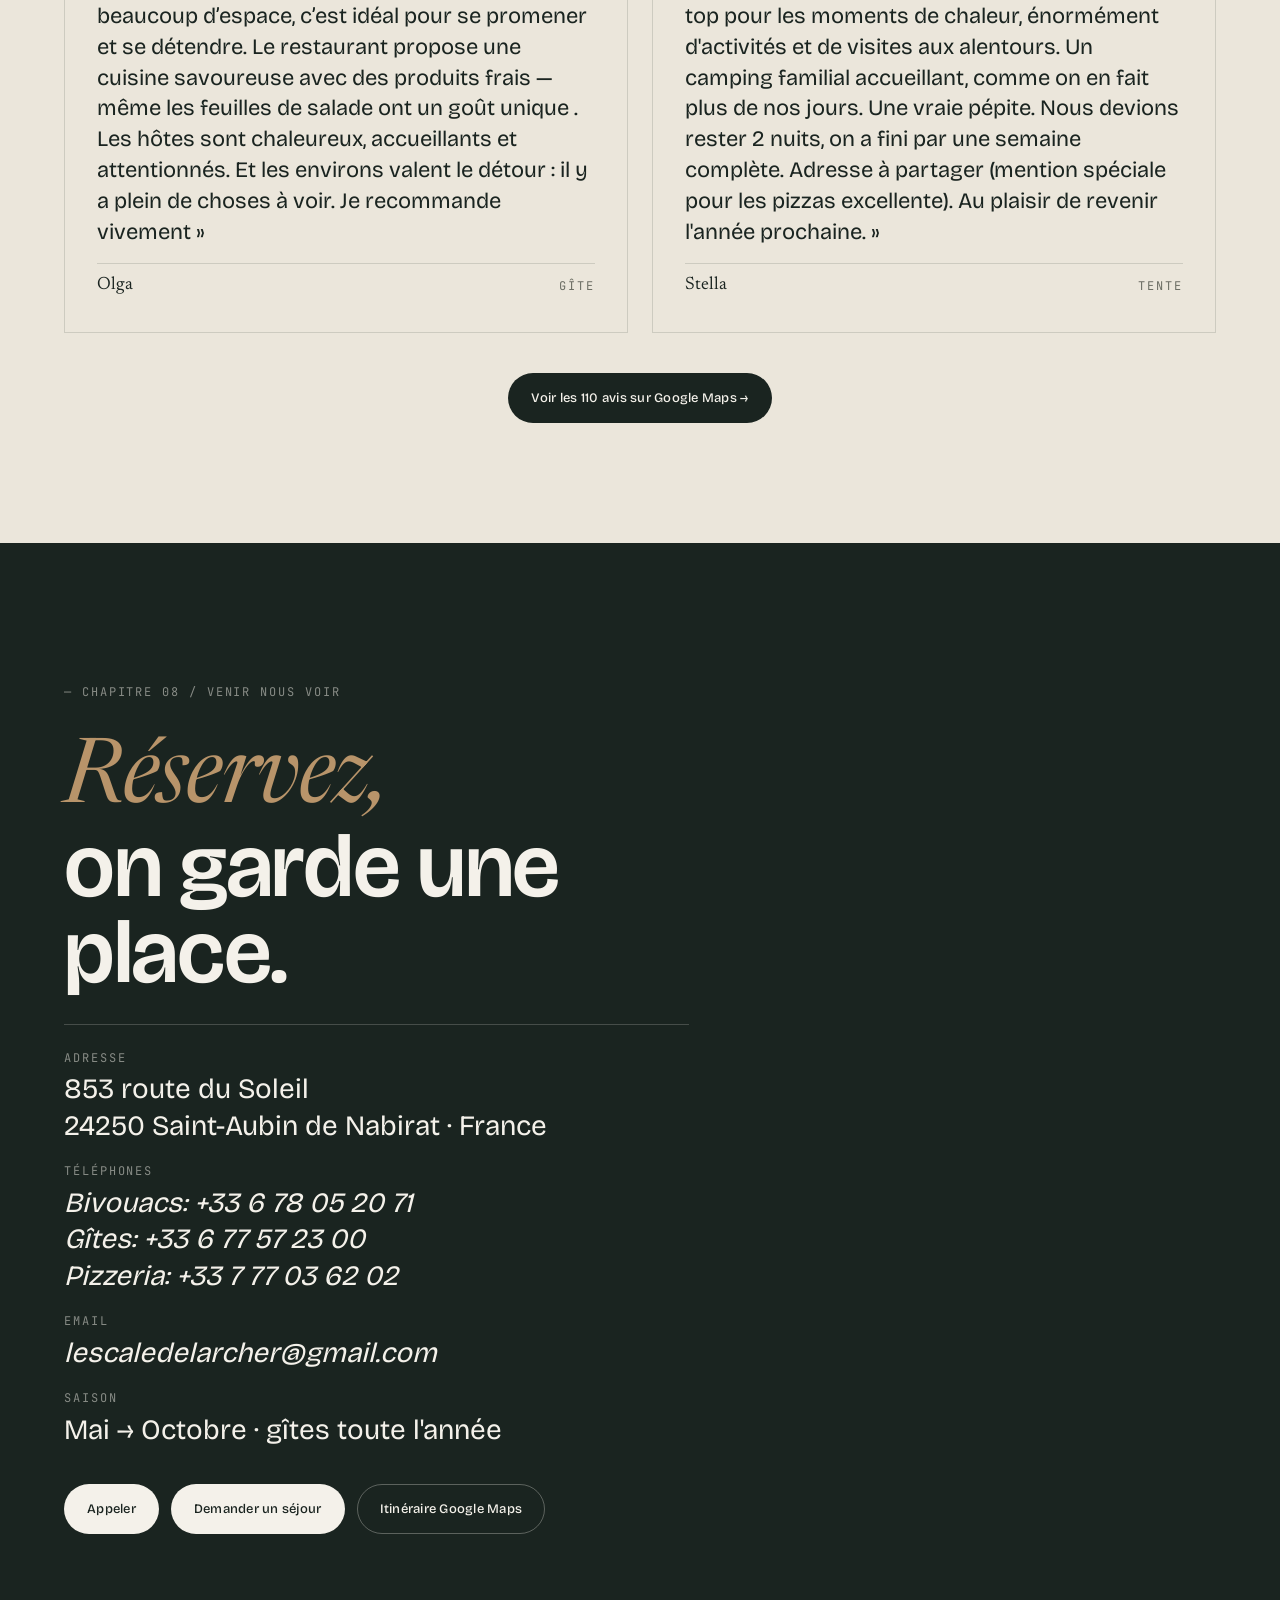
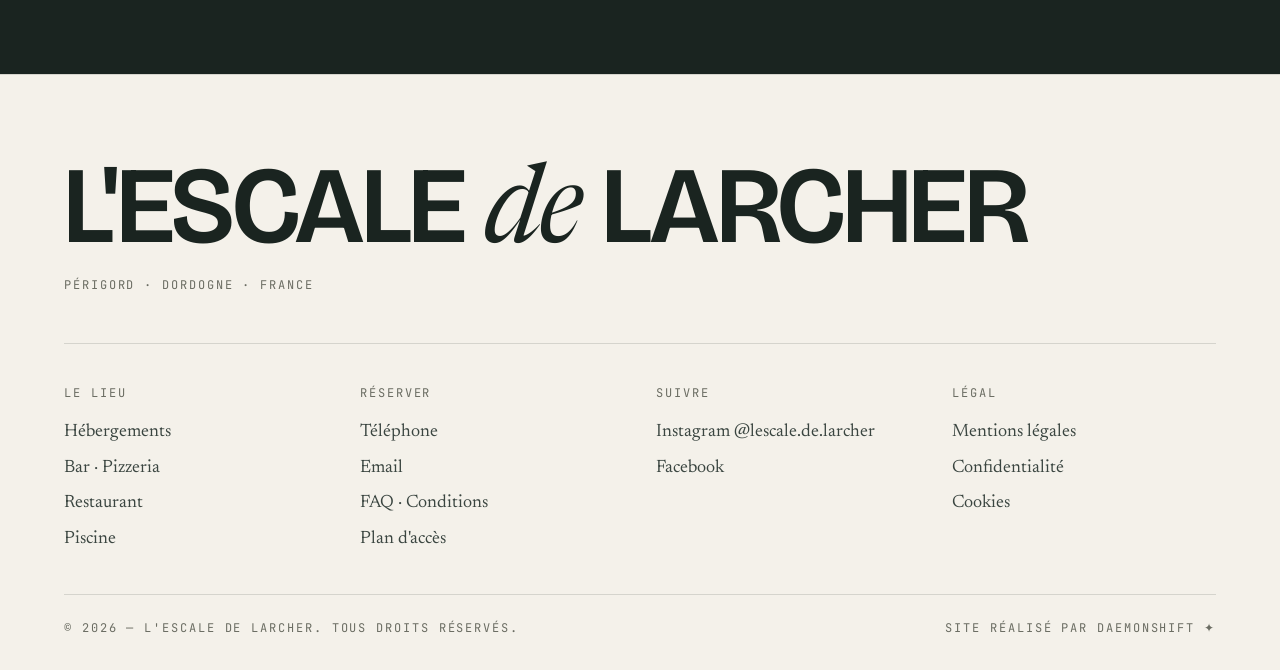
==== commit a84a4c98: "Accueil : retouches texte hero et manifesto Co-Authored-By: Claude Sonnet 4.6 <noreply@anthropic.com" ====
--- a/index.html
+++ b/index.html
@@ -103,7 +103,7 @@
 
       <div class="vb-hero-foot">
         <p class="vb-lede">
-          On y vient pour manger, dormir, boire un verre — et pour
+          On y vient pour manger, séjourner, boire un verre — et pour
           ralentir un peu. Que vous soyez à pied, en van, à moto ou
           en famille, l'Escale vous garde une place.
         </p>
@@ -177,7 +177,7 @@
       </div>
       <div class="vb-mani-r">
         <p class="vb-body-serif">
-          Entre la nature, les animaux, le calme, la bière fraîche, la pizza,
+          Entre la nature, les animaux, le calme, la pizza,
           la piscine — chacun trouve sa place, le temps d'une nuit ou
           d'un moment partagé.
         </p>
@@ -801,5 +801,6 @@
   <script src="enhance.js" defer></script>
 
   <script defer src="/_vercel/insights/script.js"></script>
+  <script defer src="/_vercel/speed-insights/script.js"></script>
 </body>
 </html>
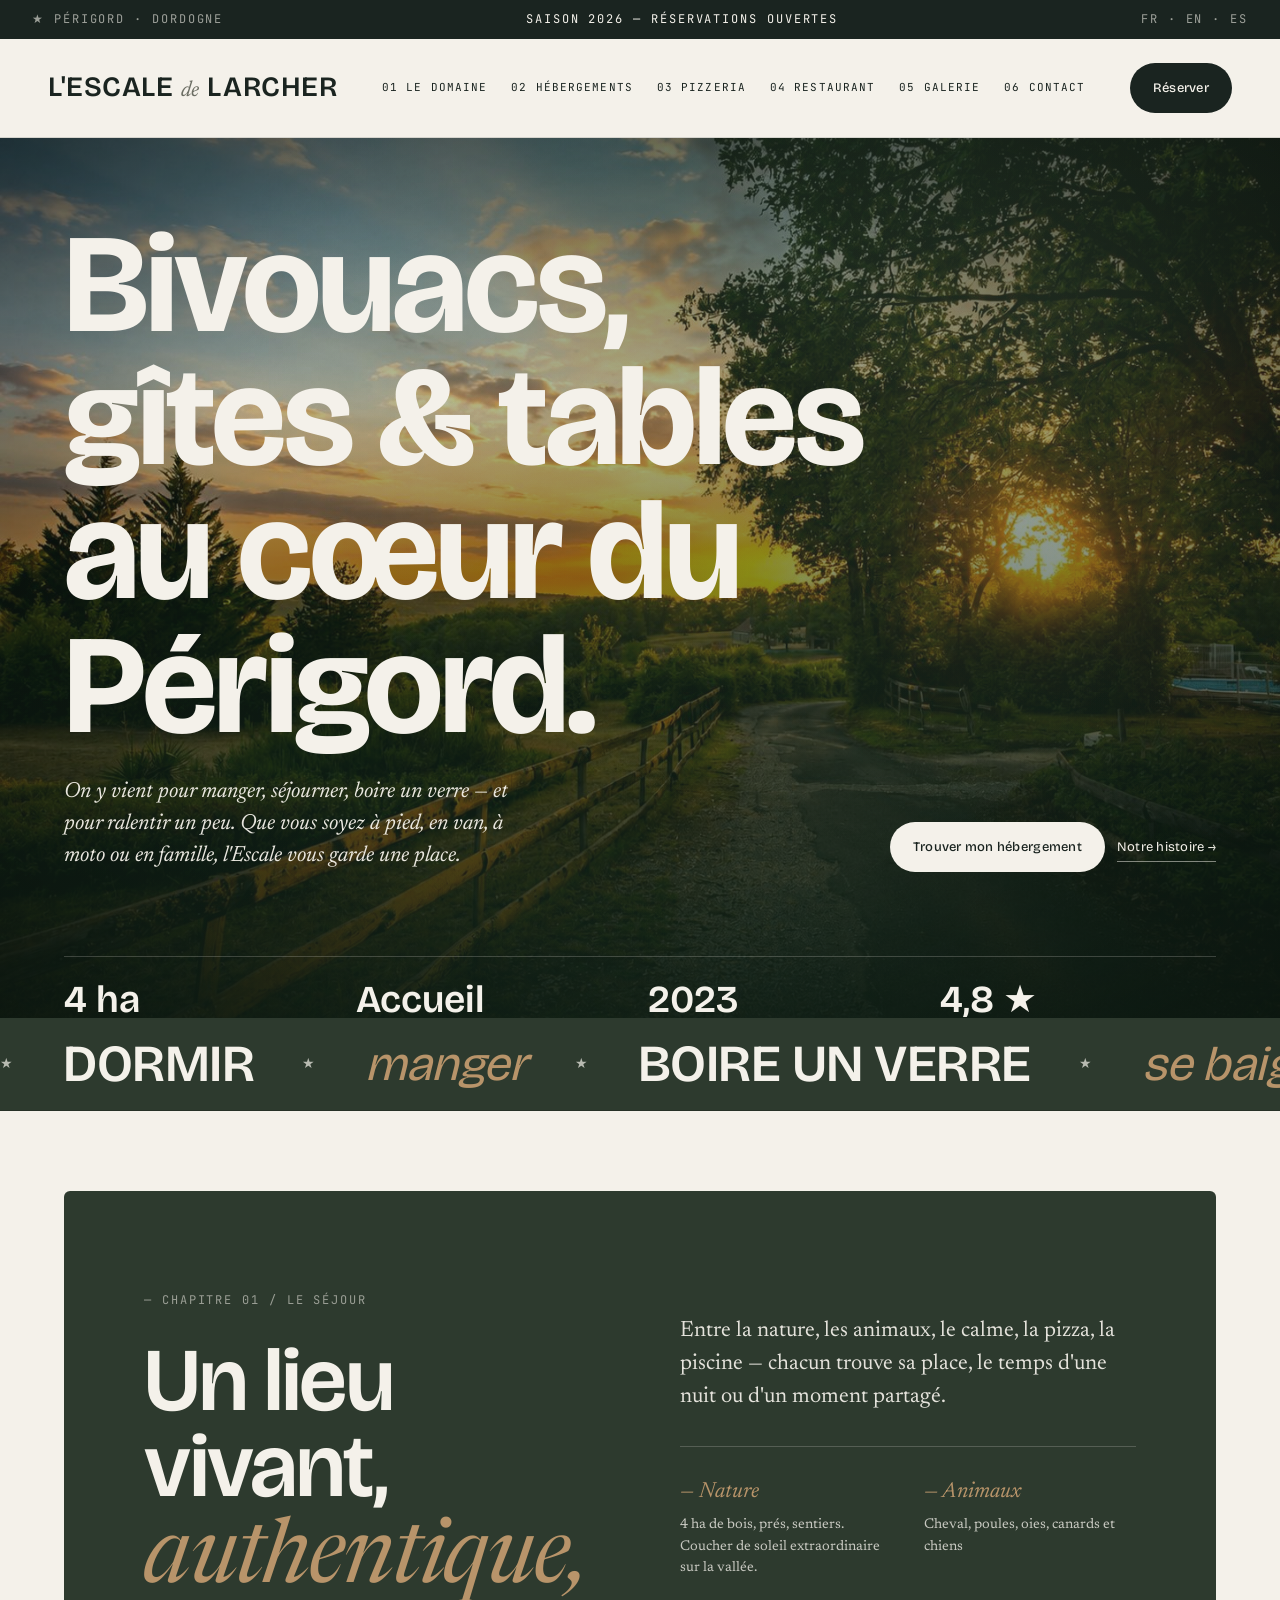
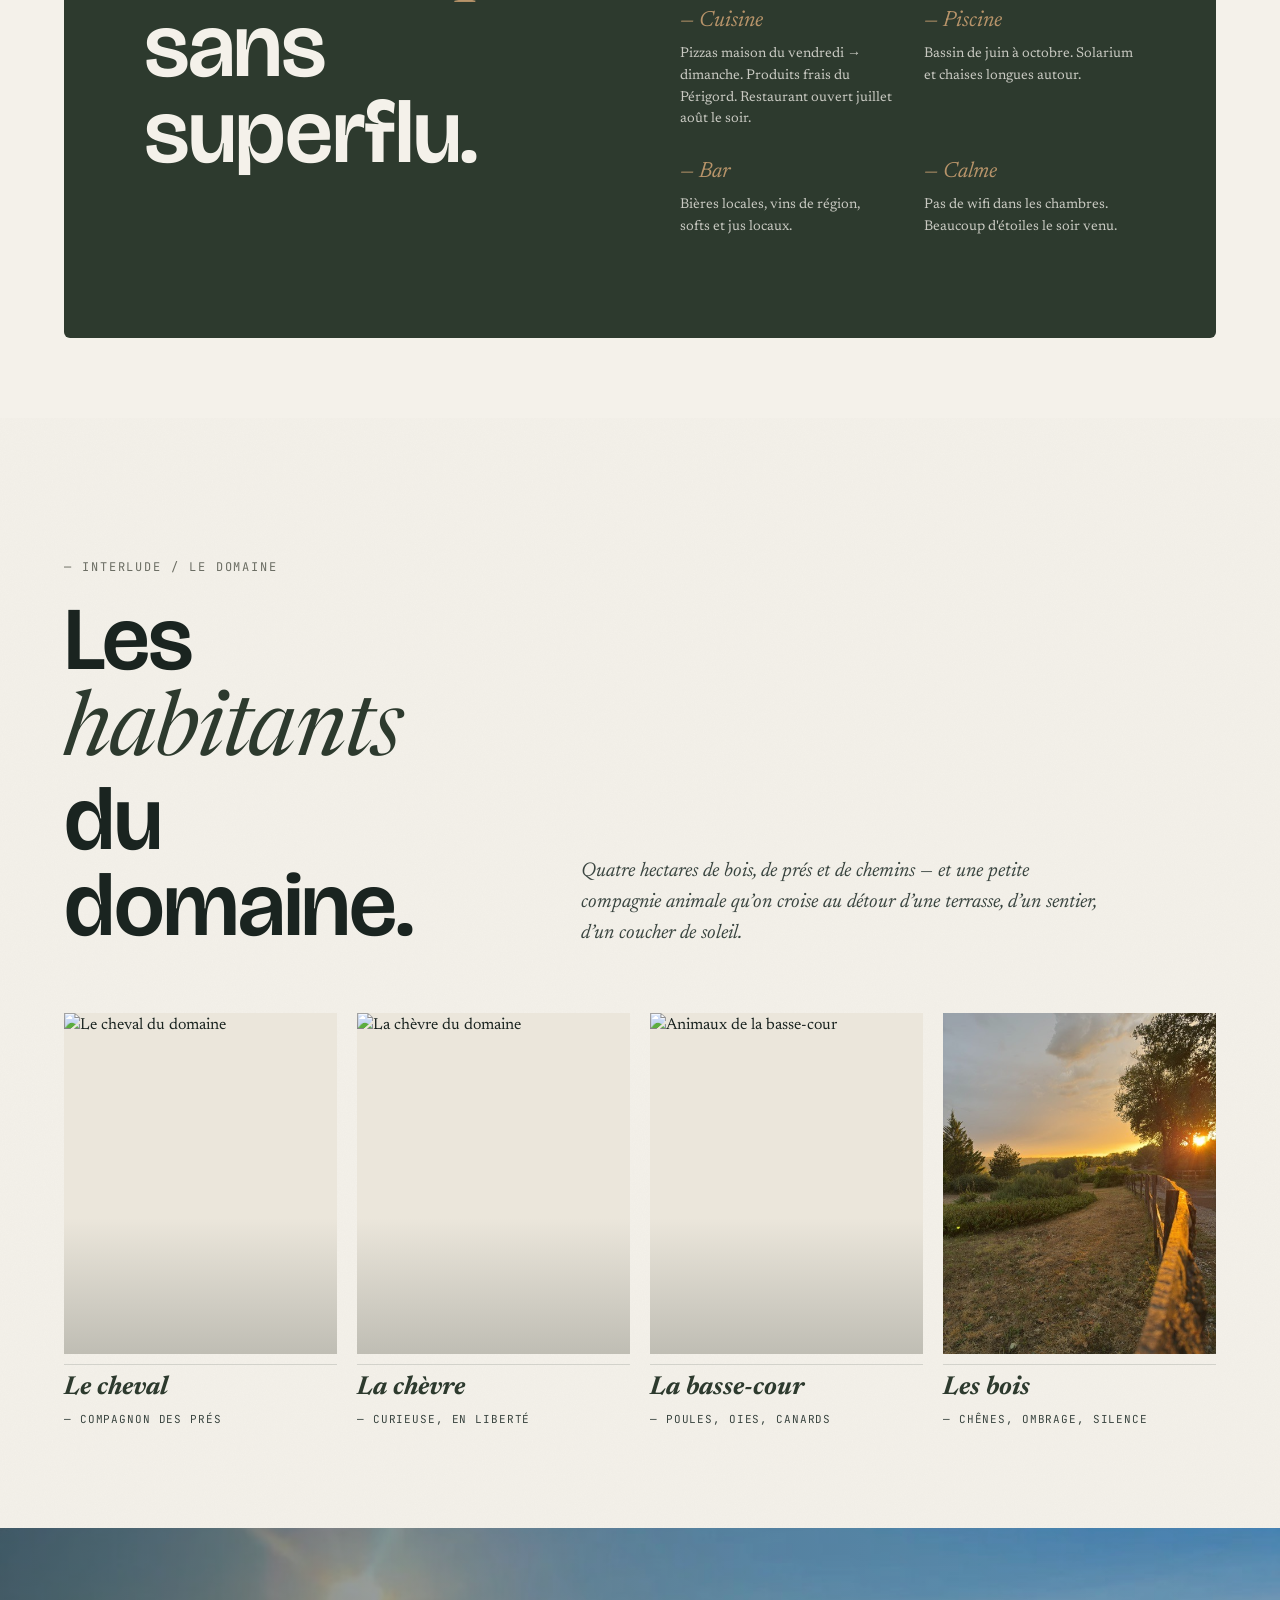
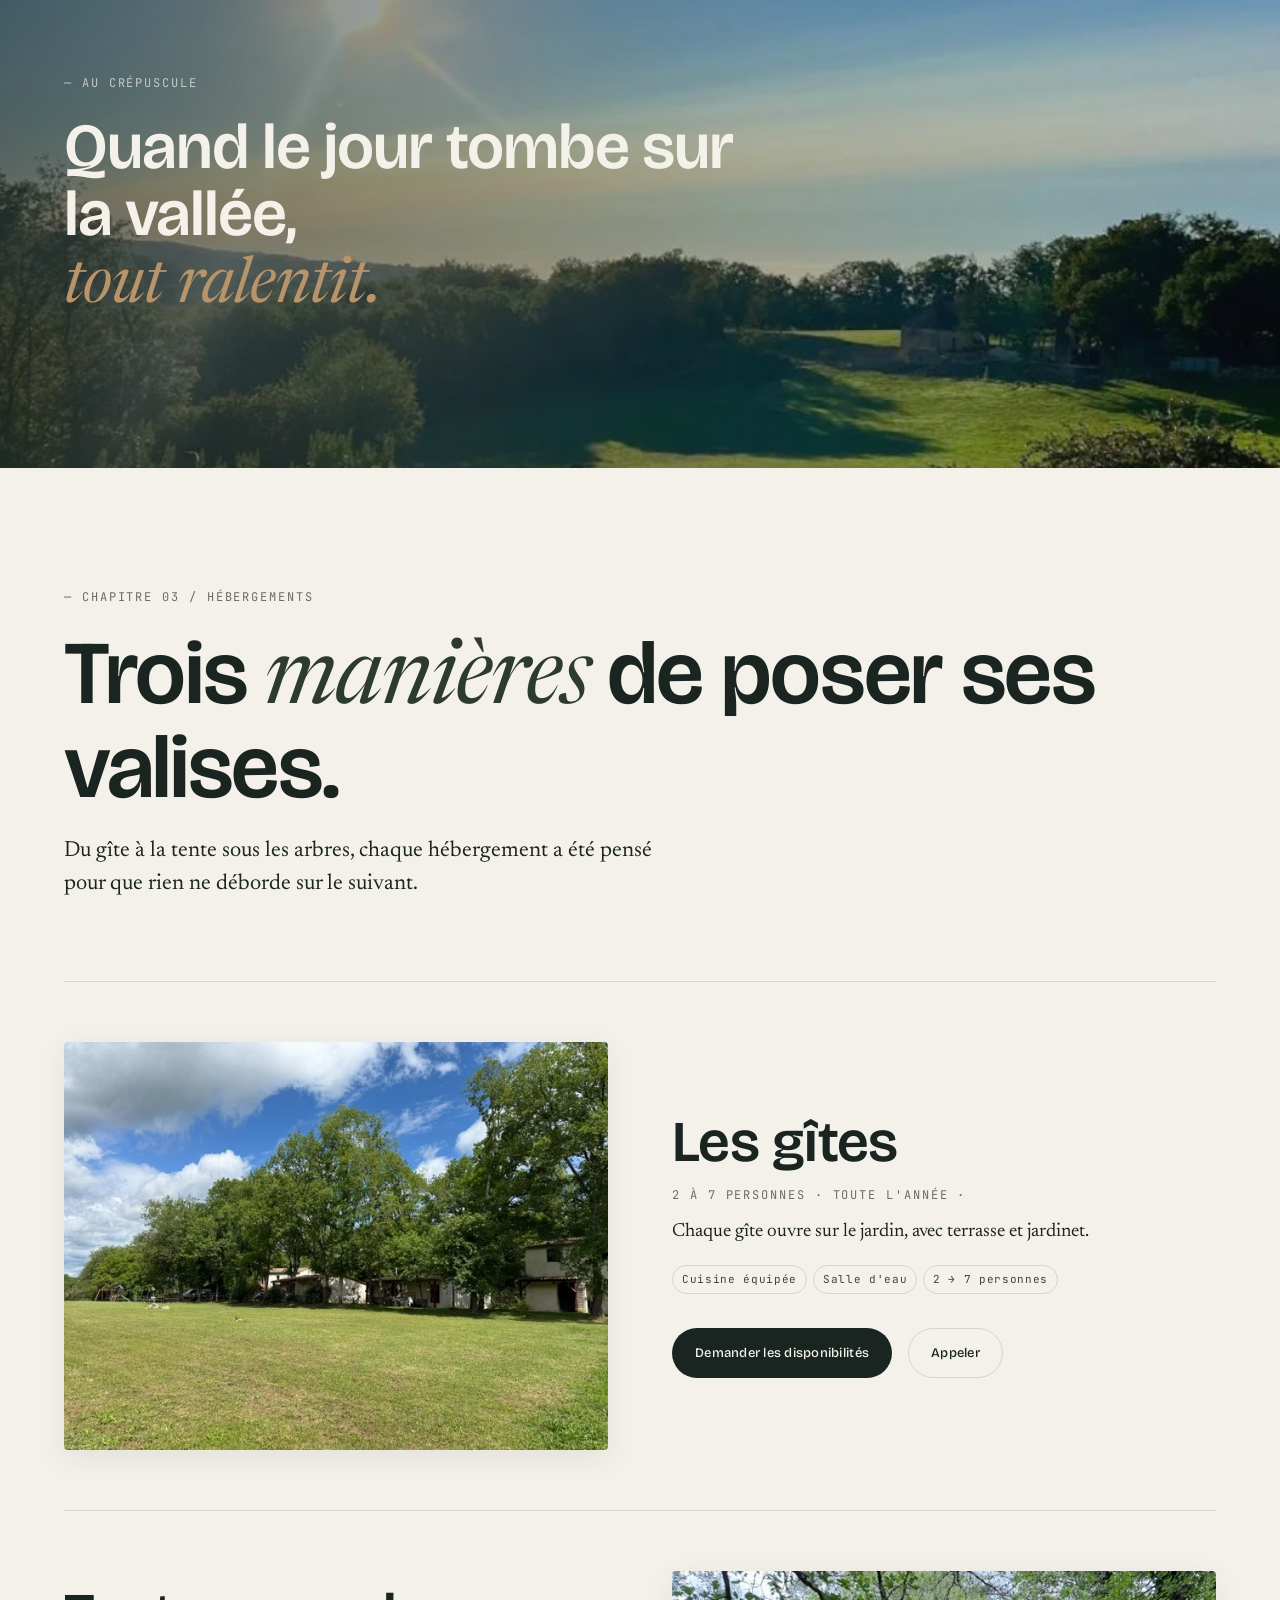
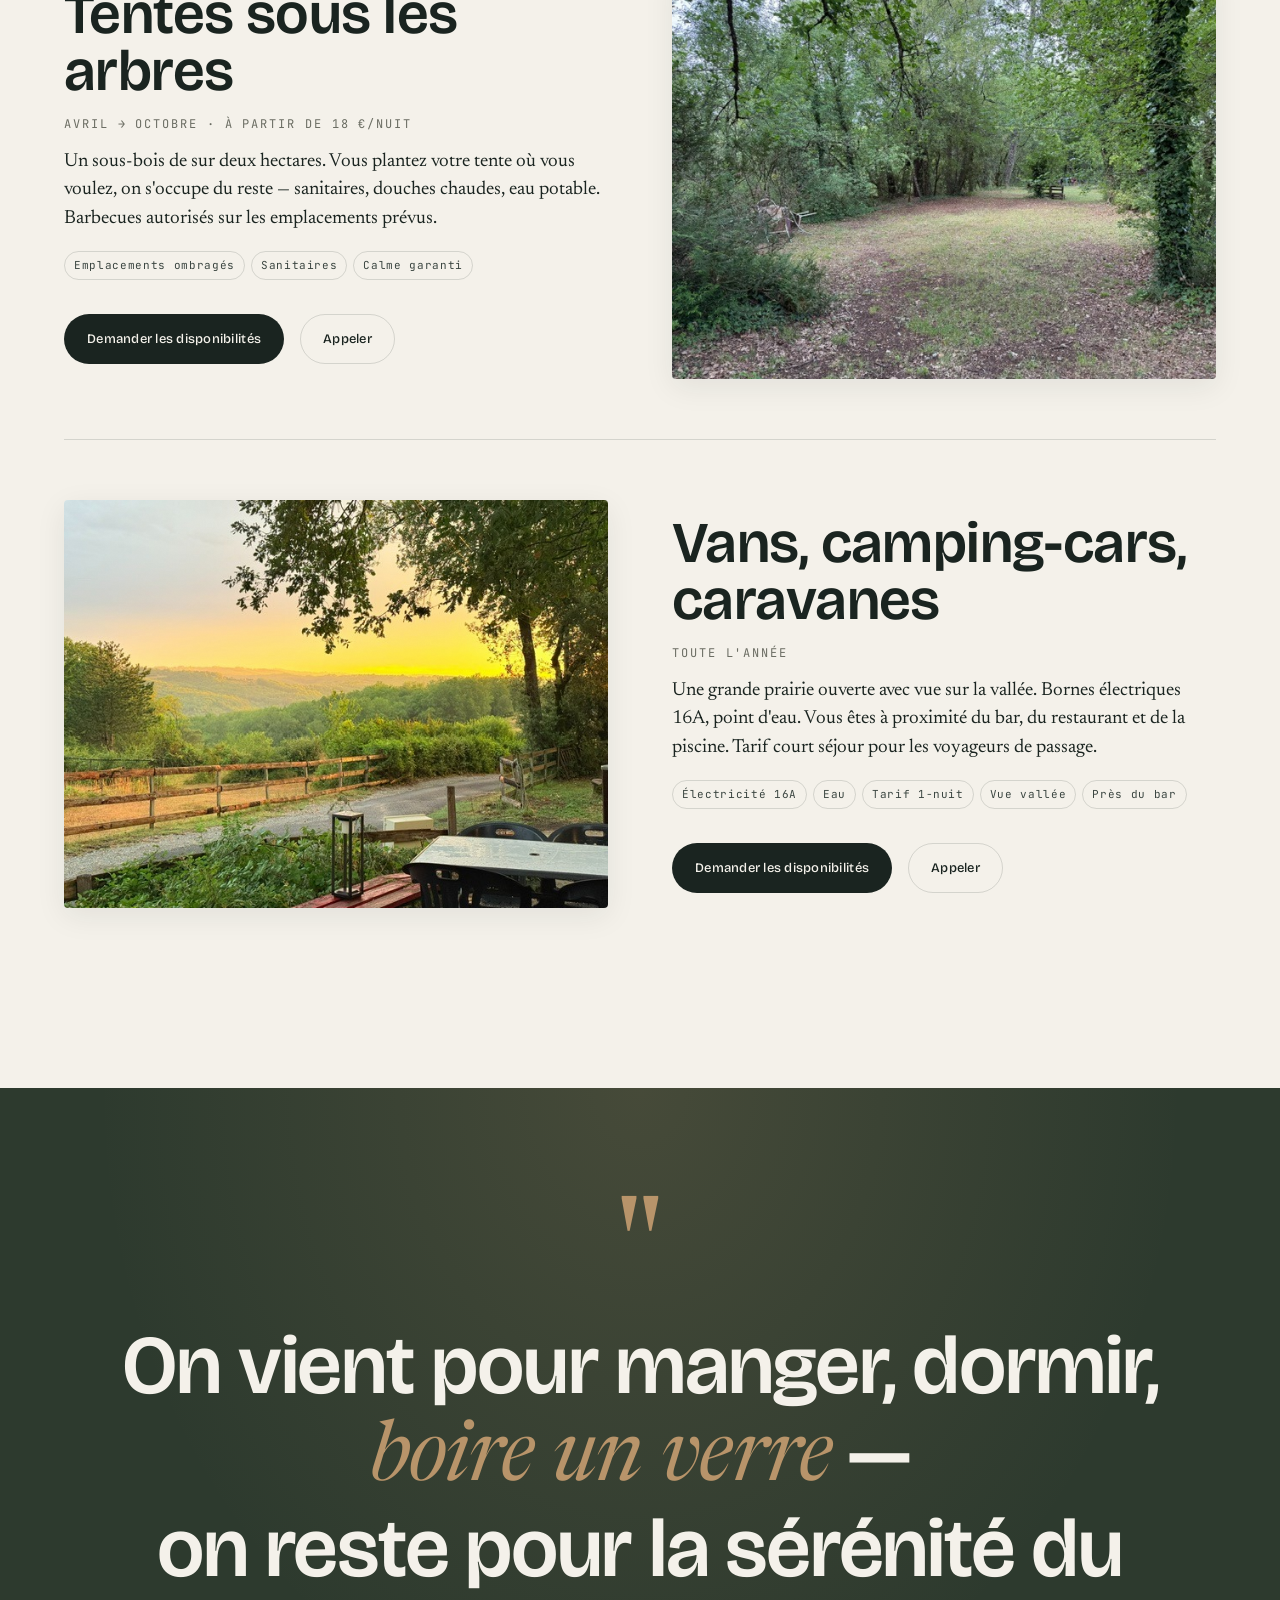
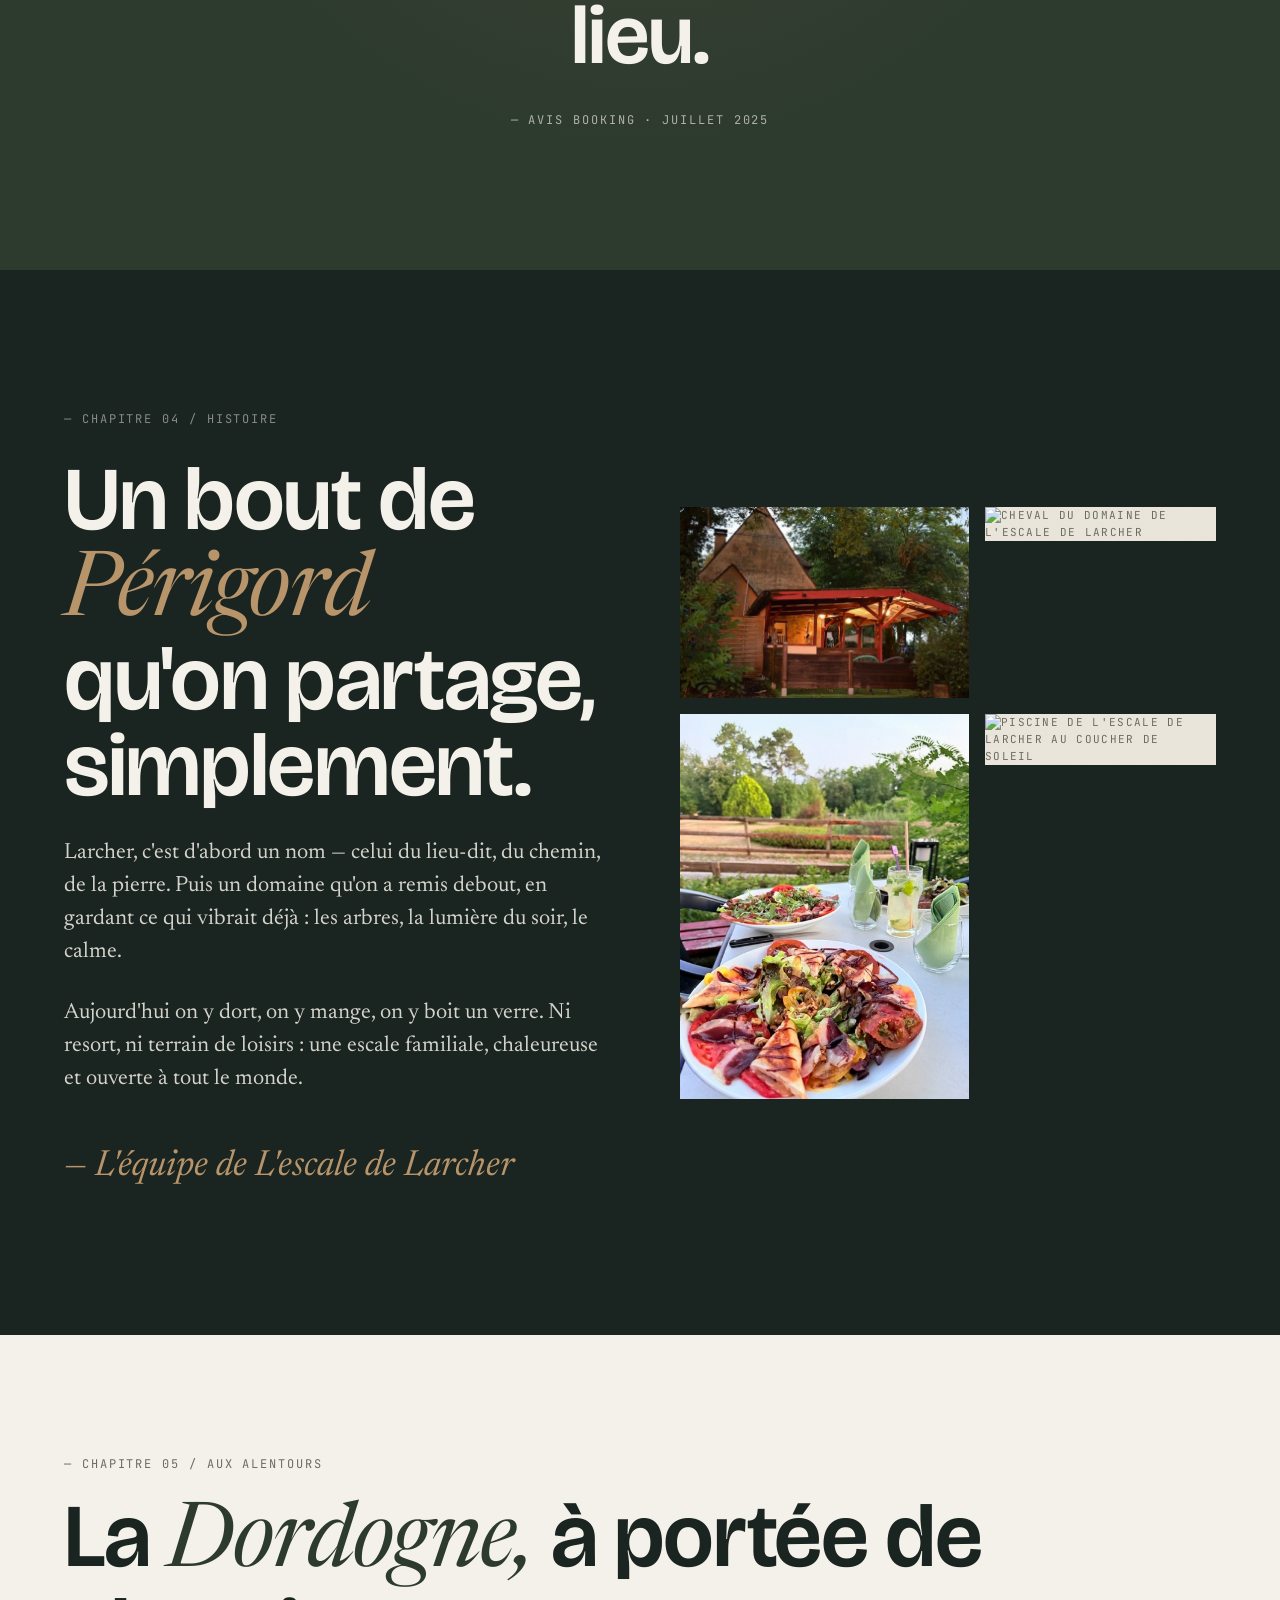
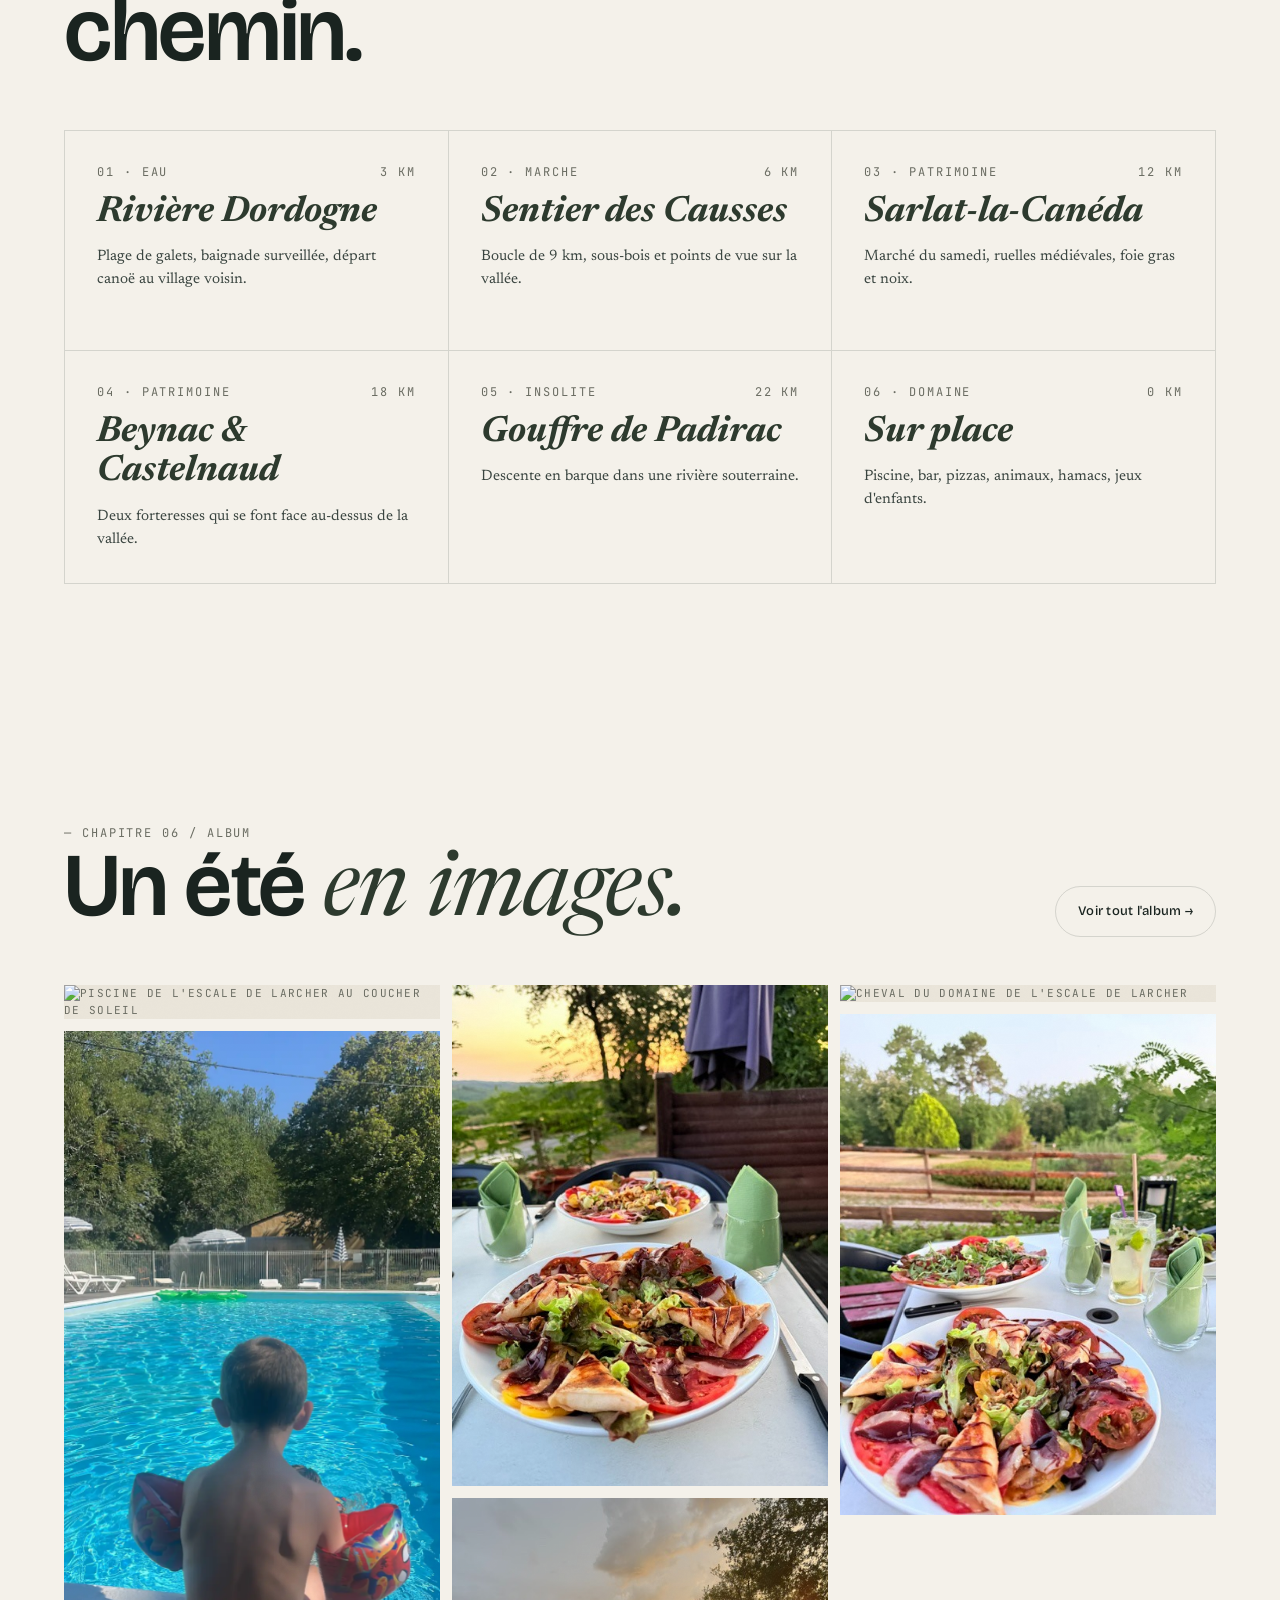
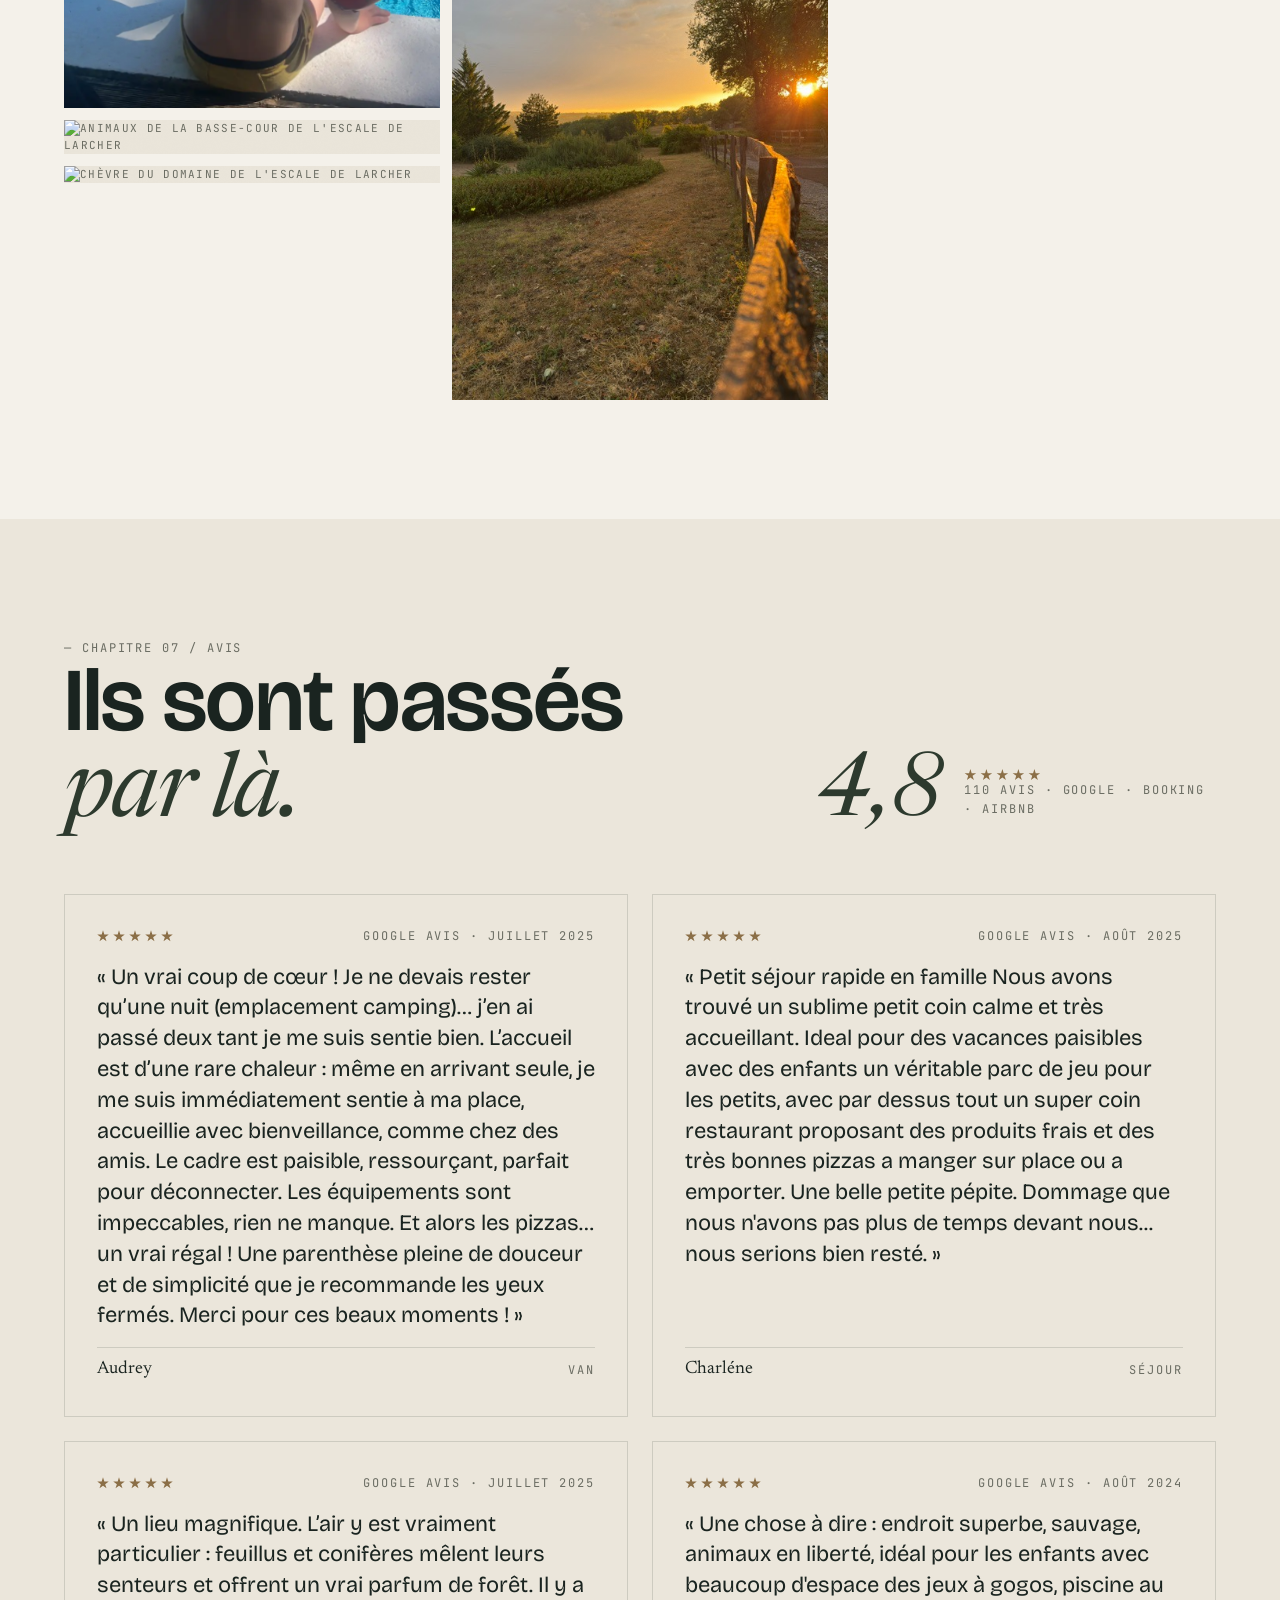
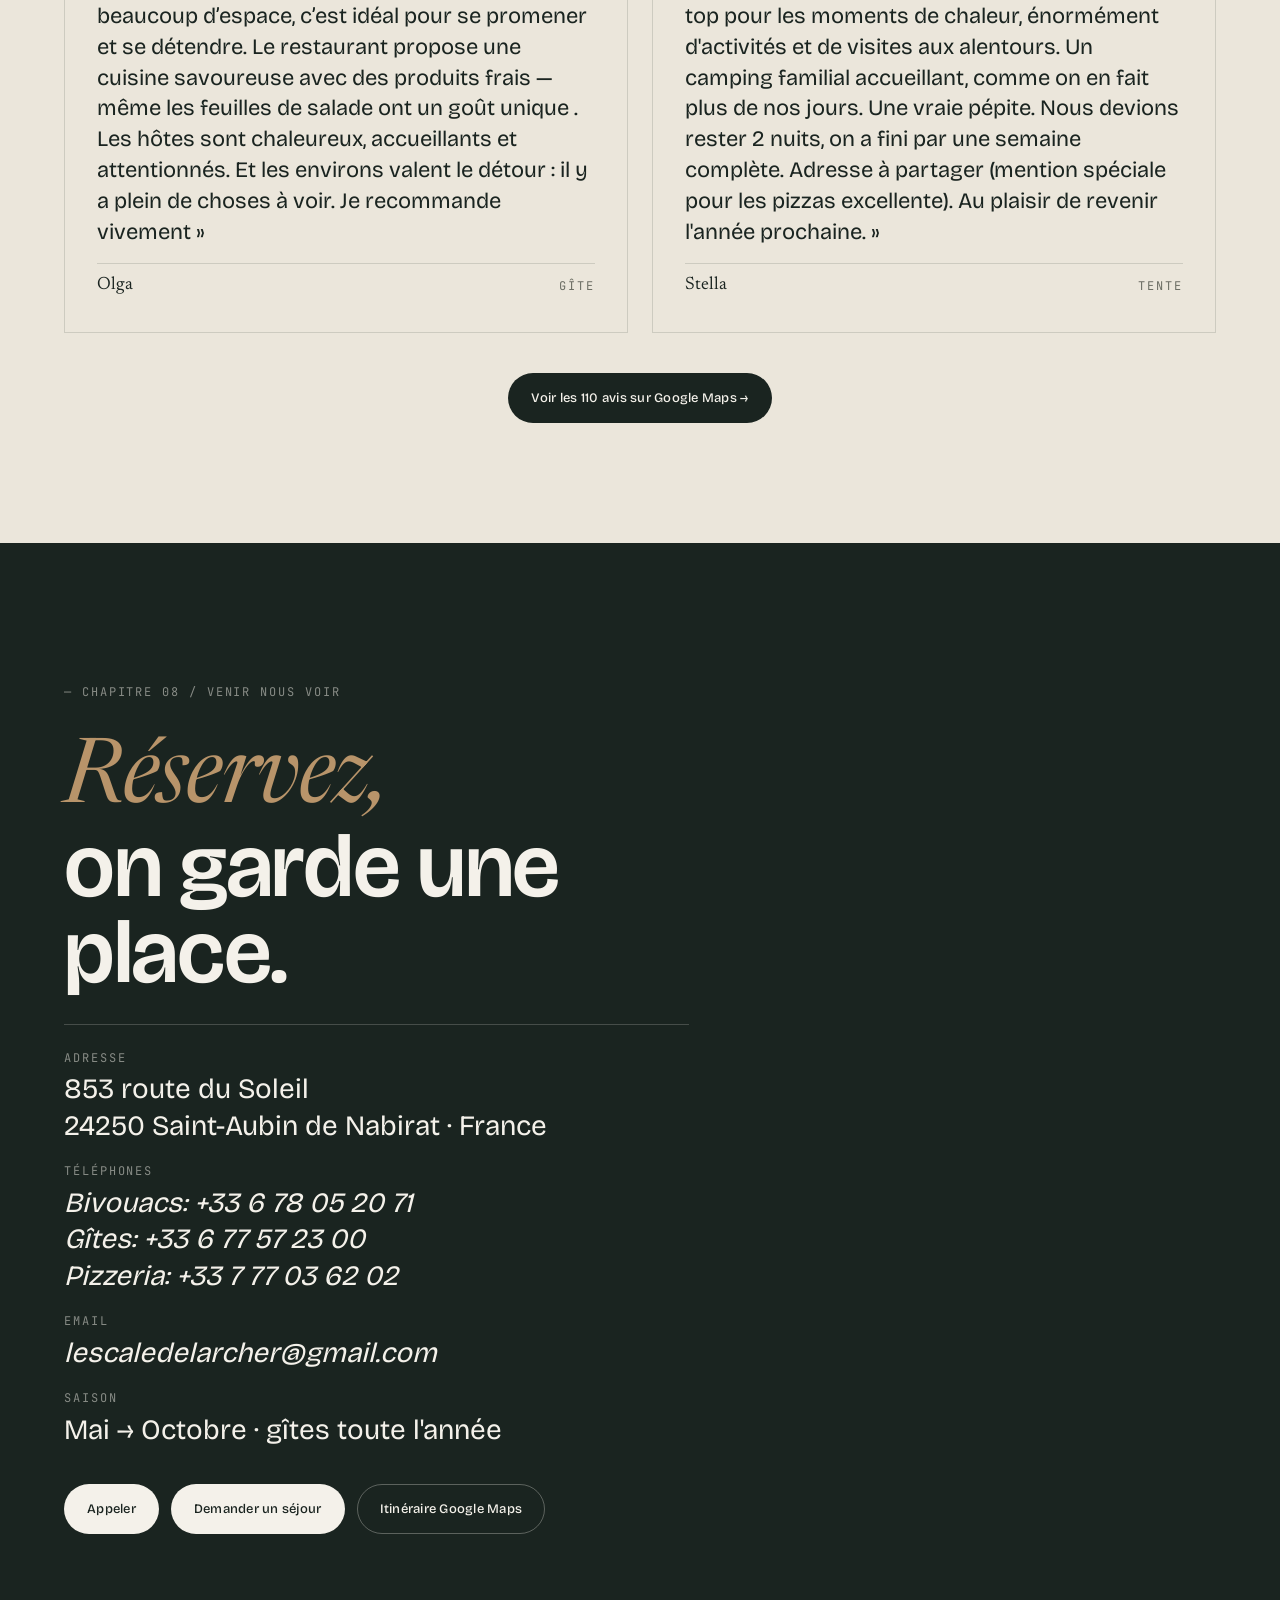
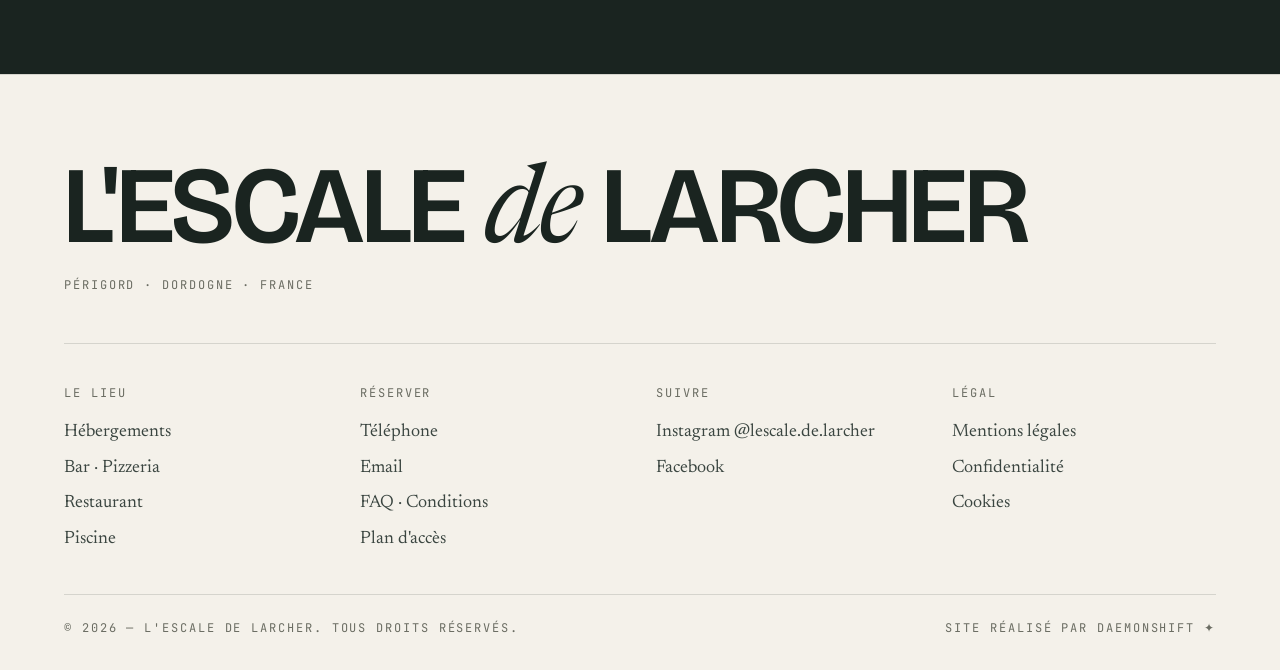
==== commit 1076a249: "Accueil : typo Périgord alignée sur le reste du titre hero Co-Authored-By: Claude Sonnet 4.6 <norepl" ====
--- a/index.html
+++ b/index.html
@@ -98,7 +98,7 @@
       <h1 class="vb-h1">
         Bivouacs,<br>
         gîtes &amp; tables<br>
-        au cœur du <span class="serif-italic">Périgord.</span>
+        au cœur du Périgord.
       </h1>
 
       <div class="vb-hero-foot">
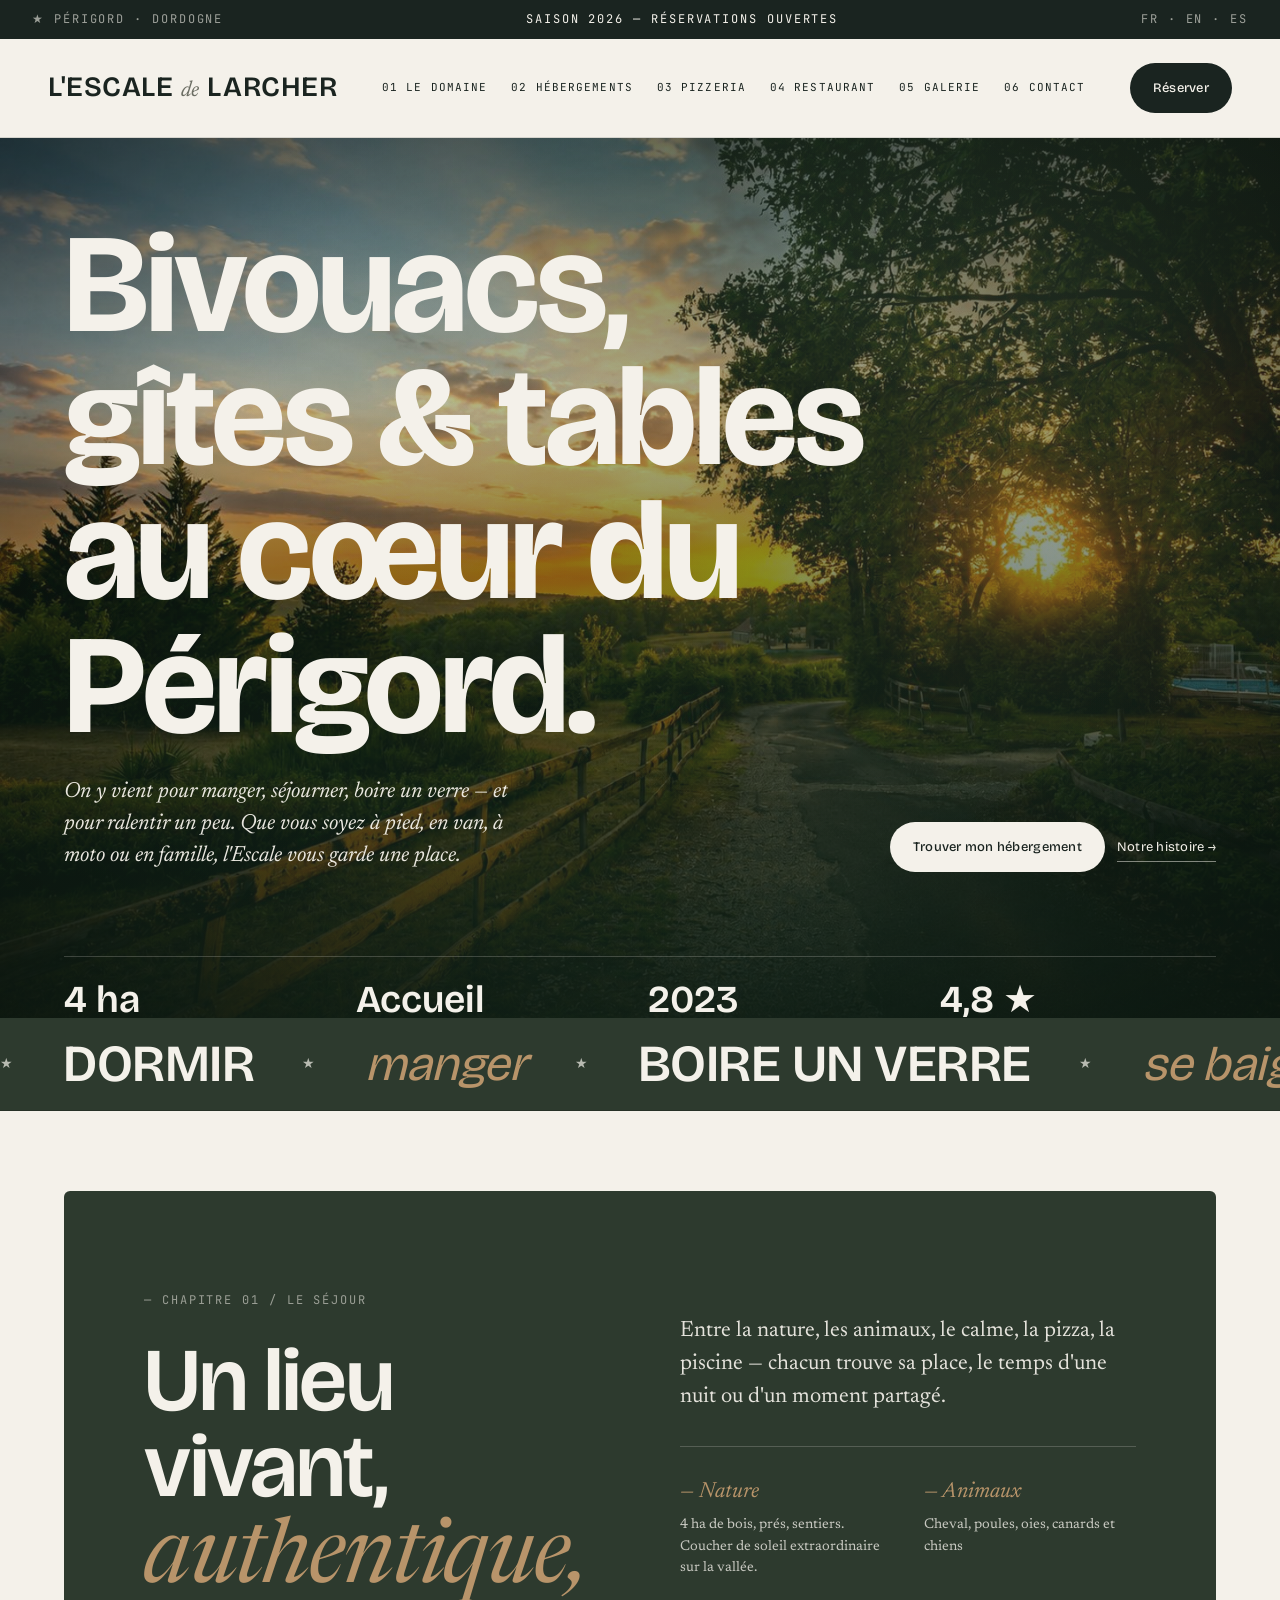
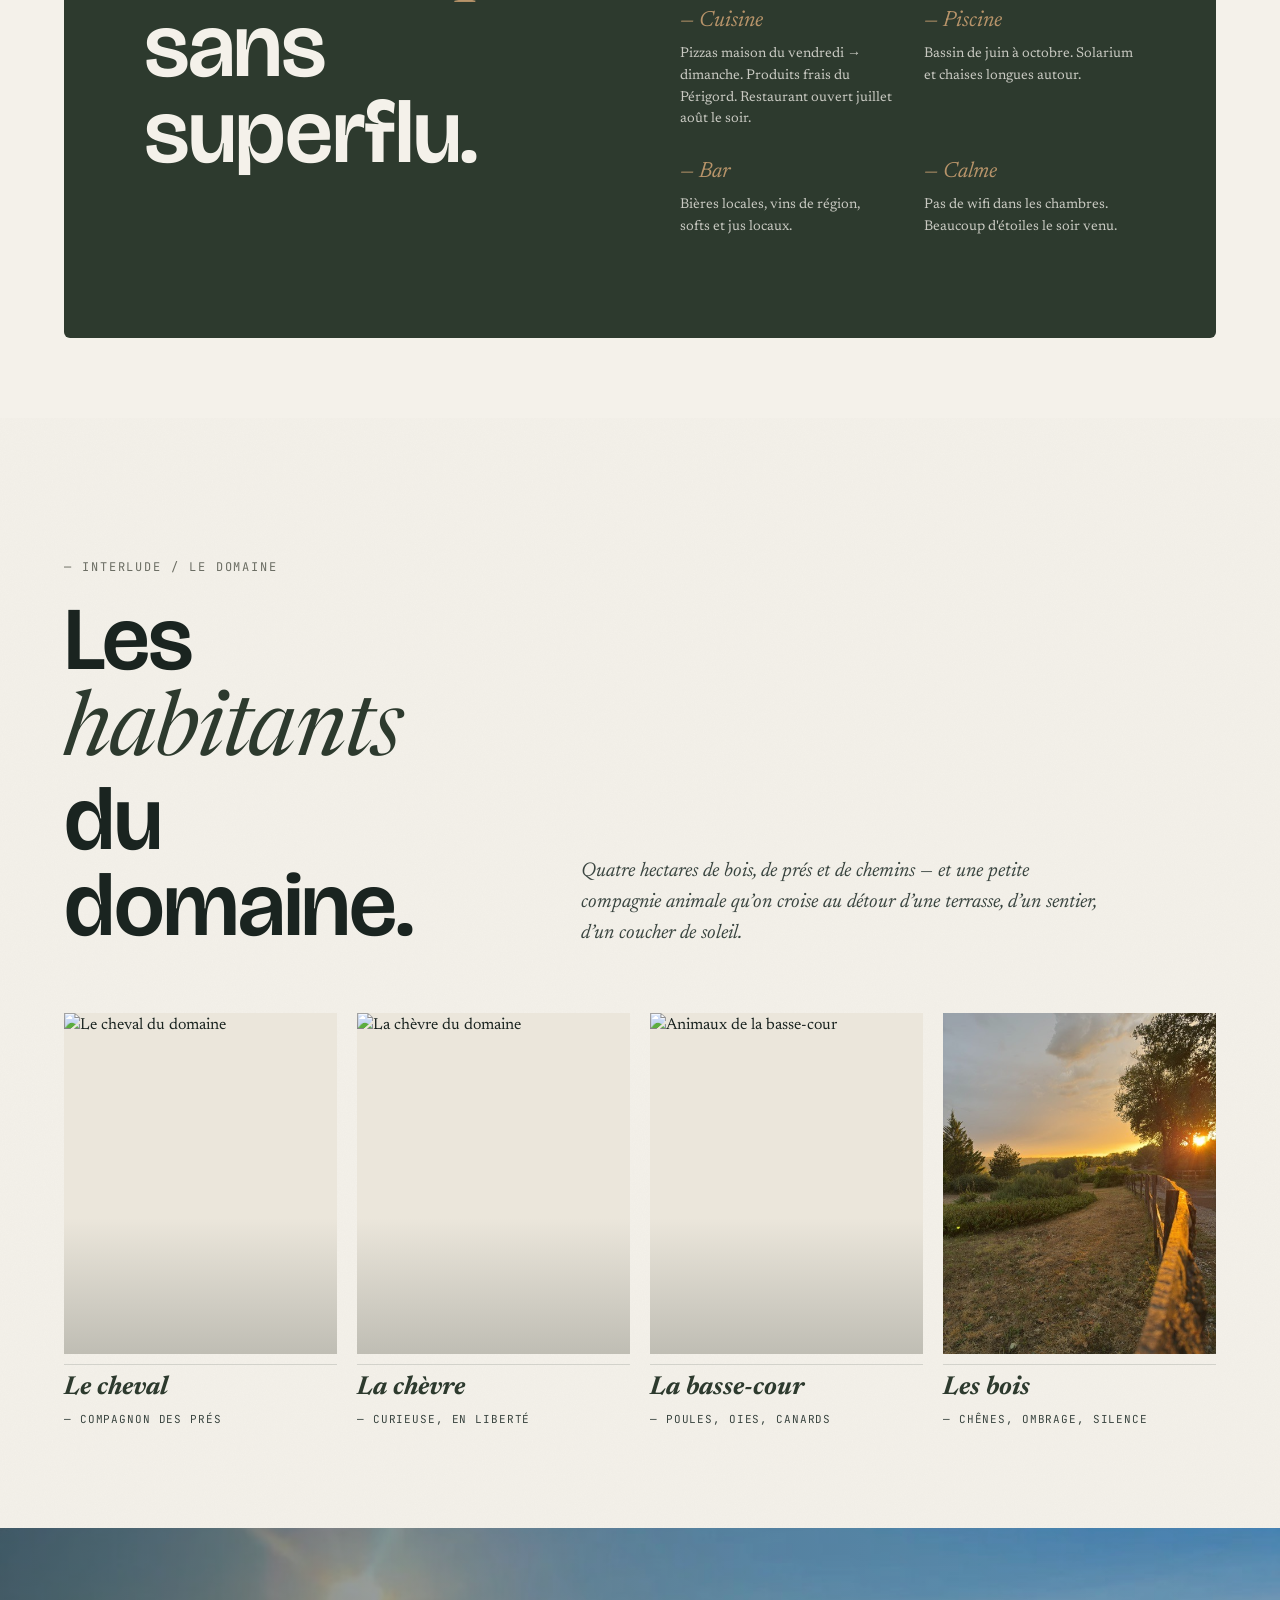
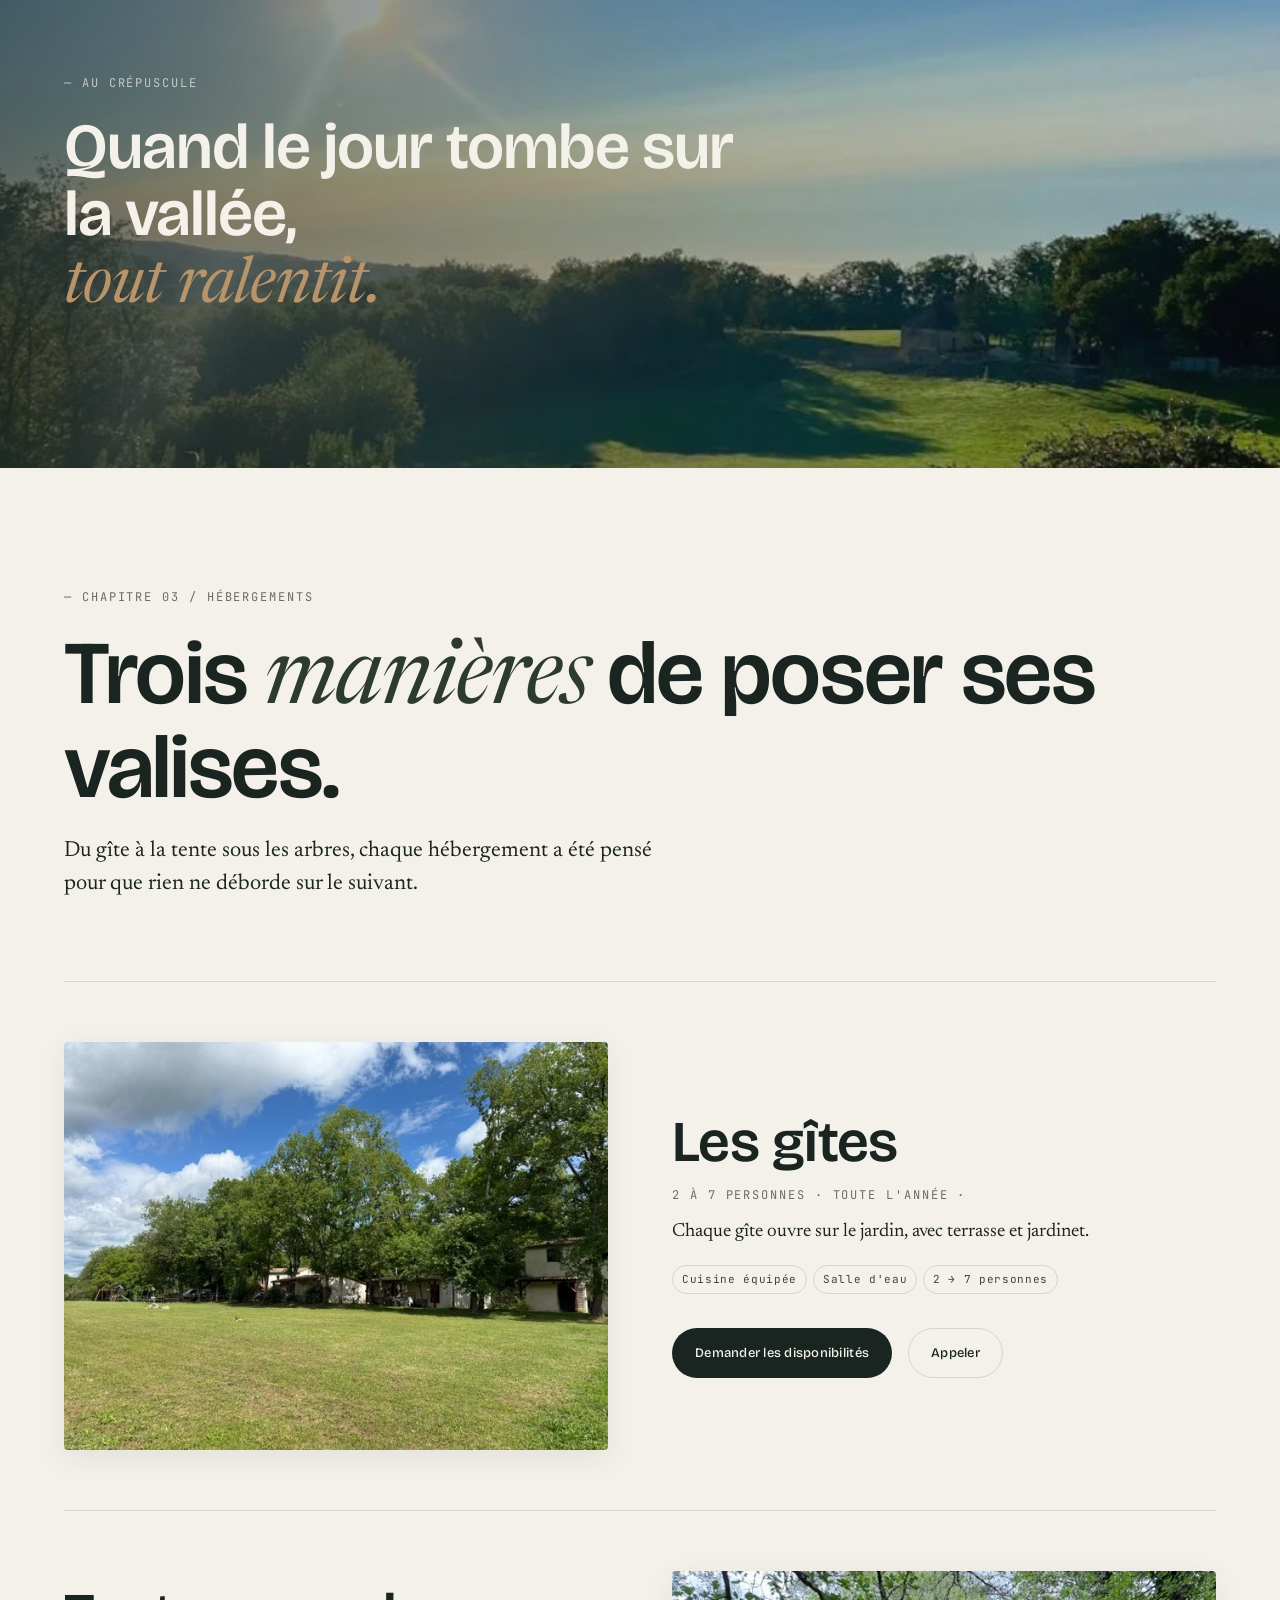
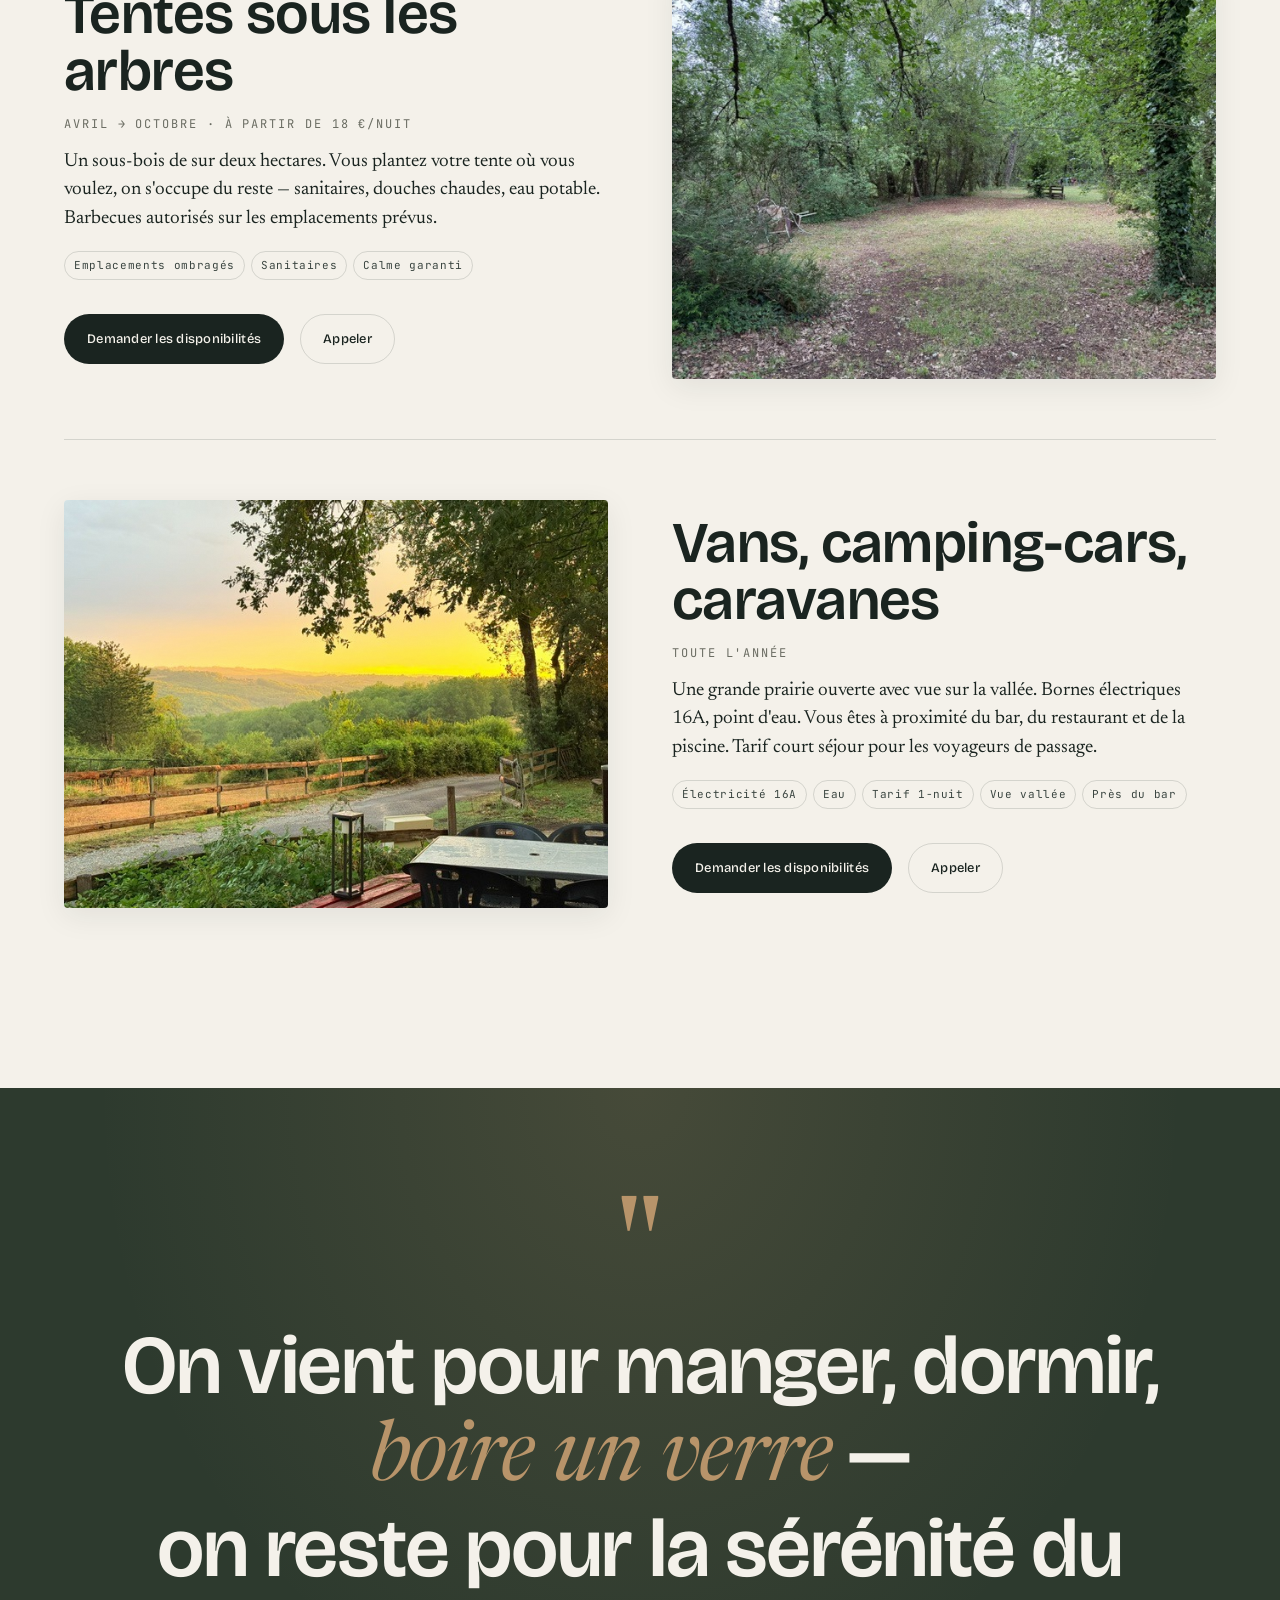
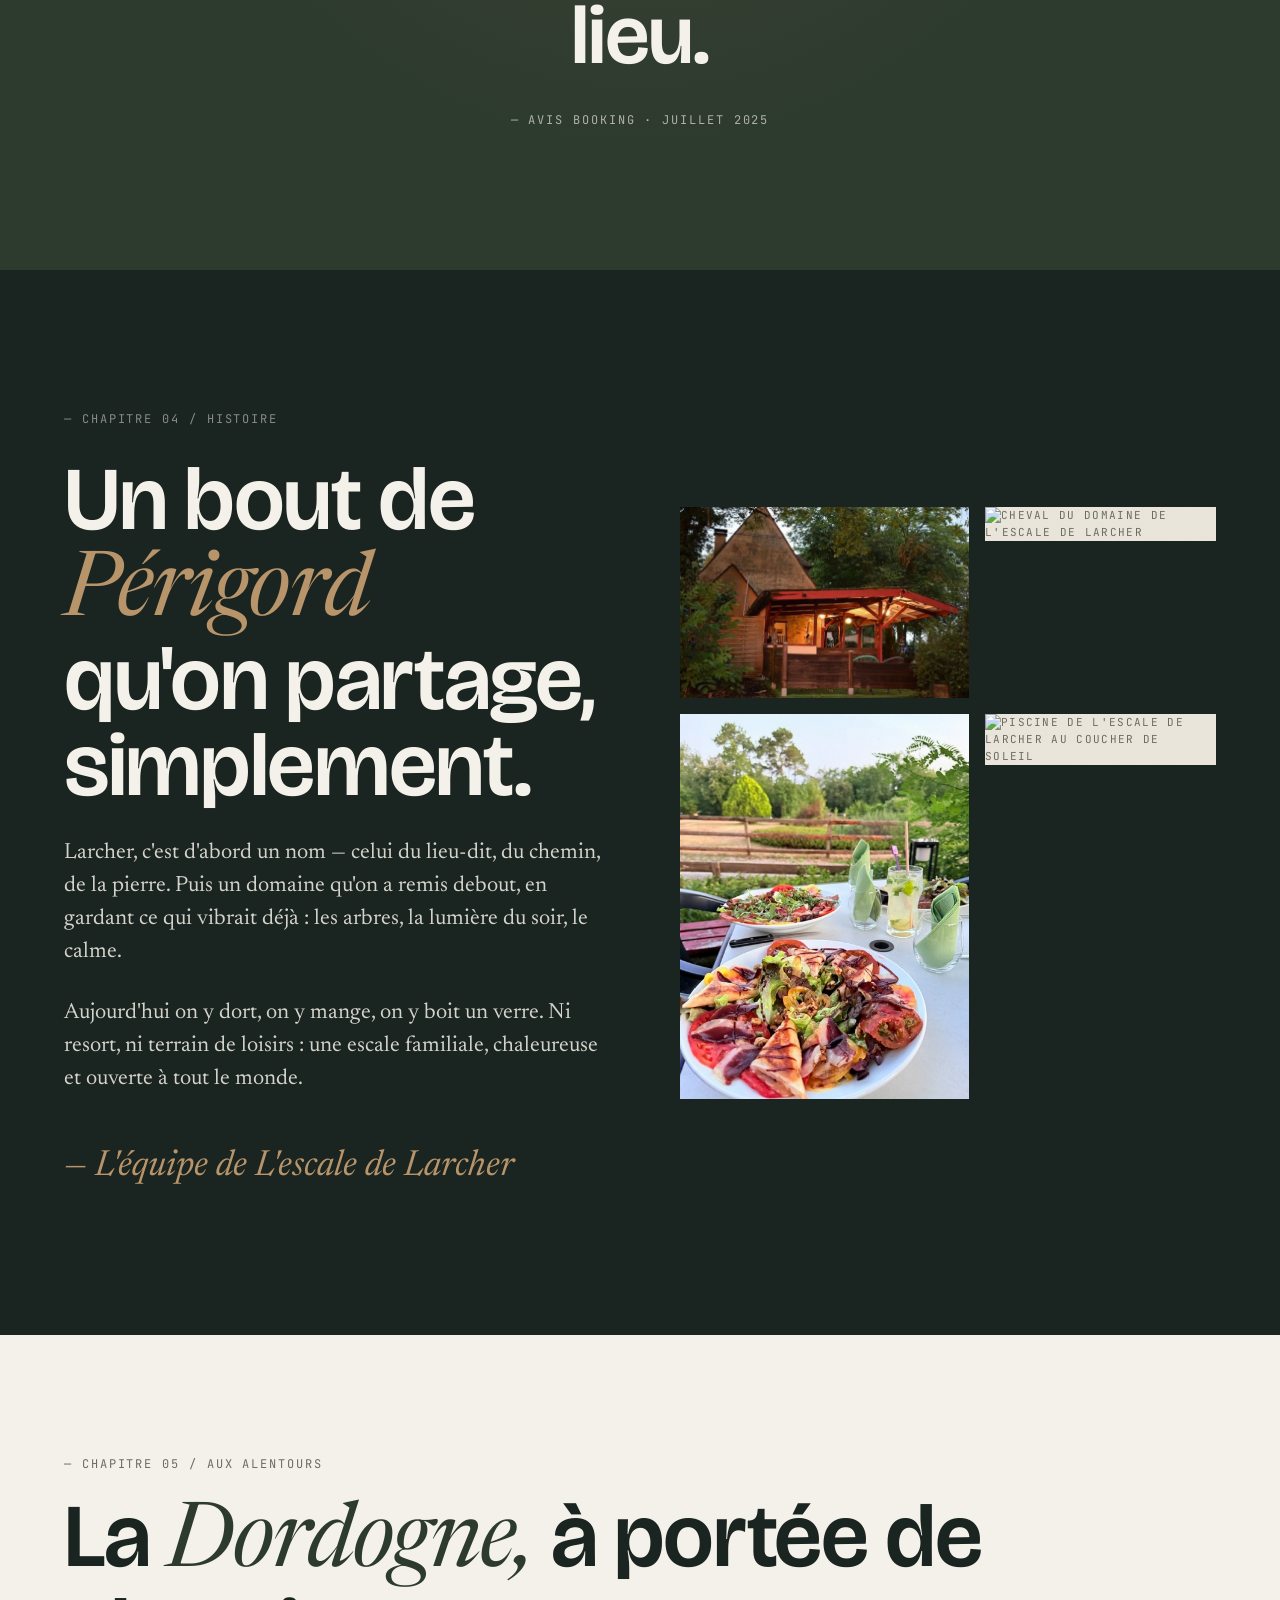
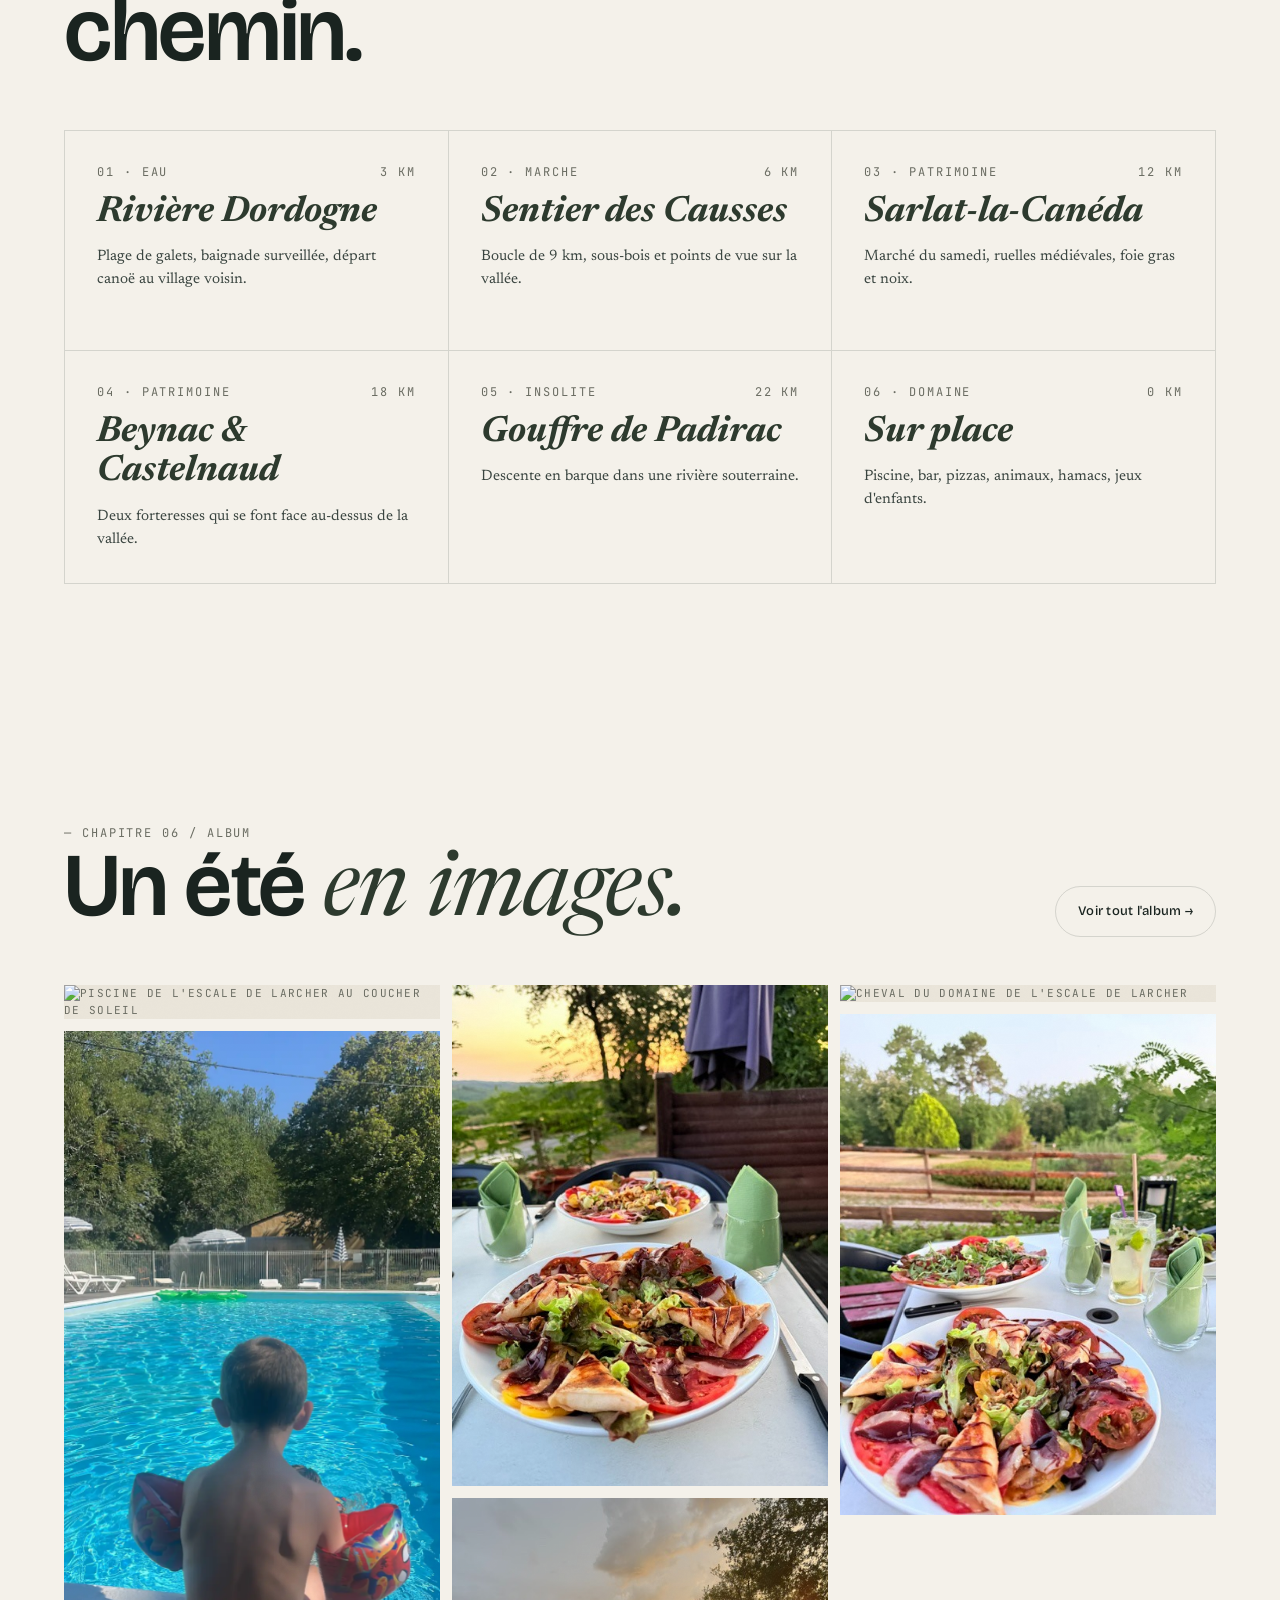
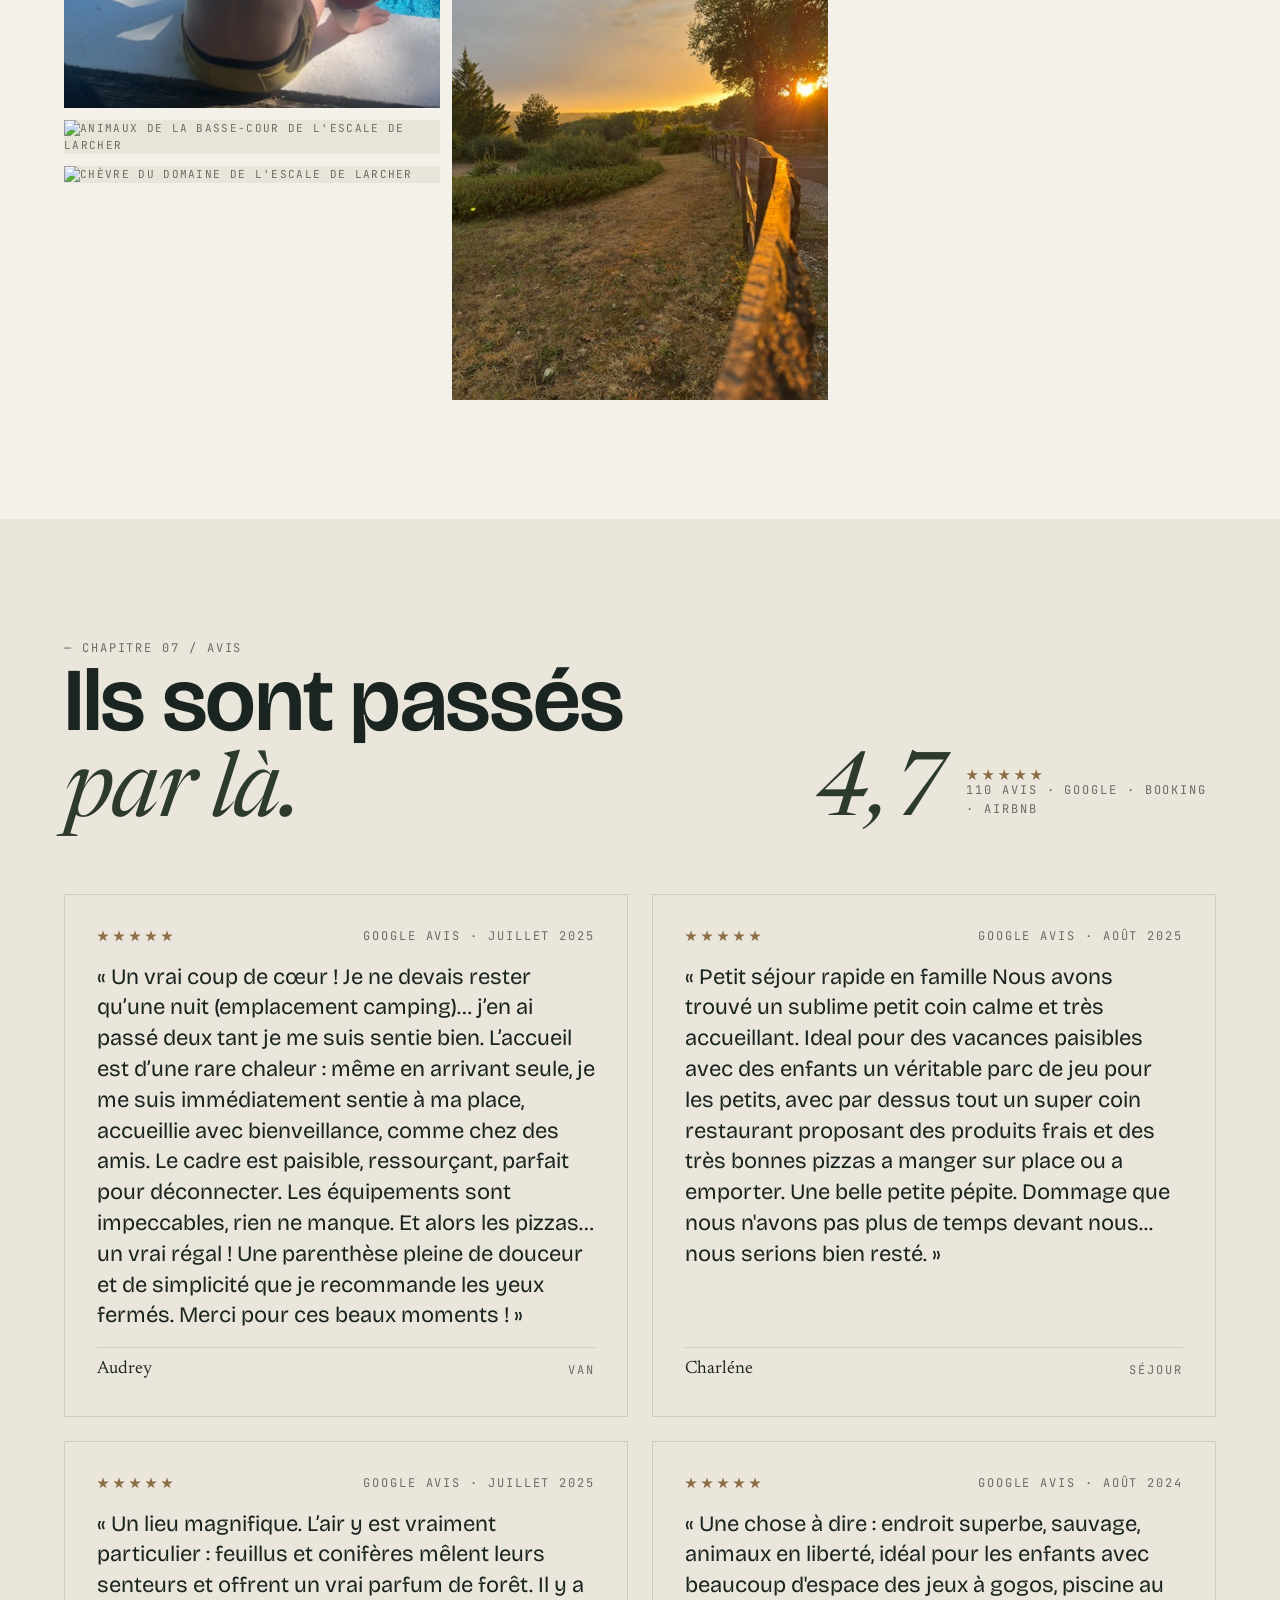
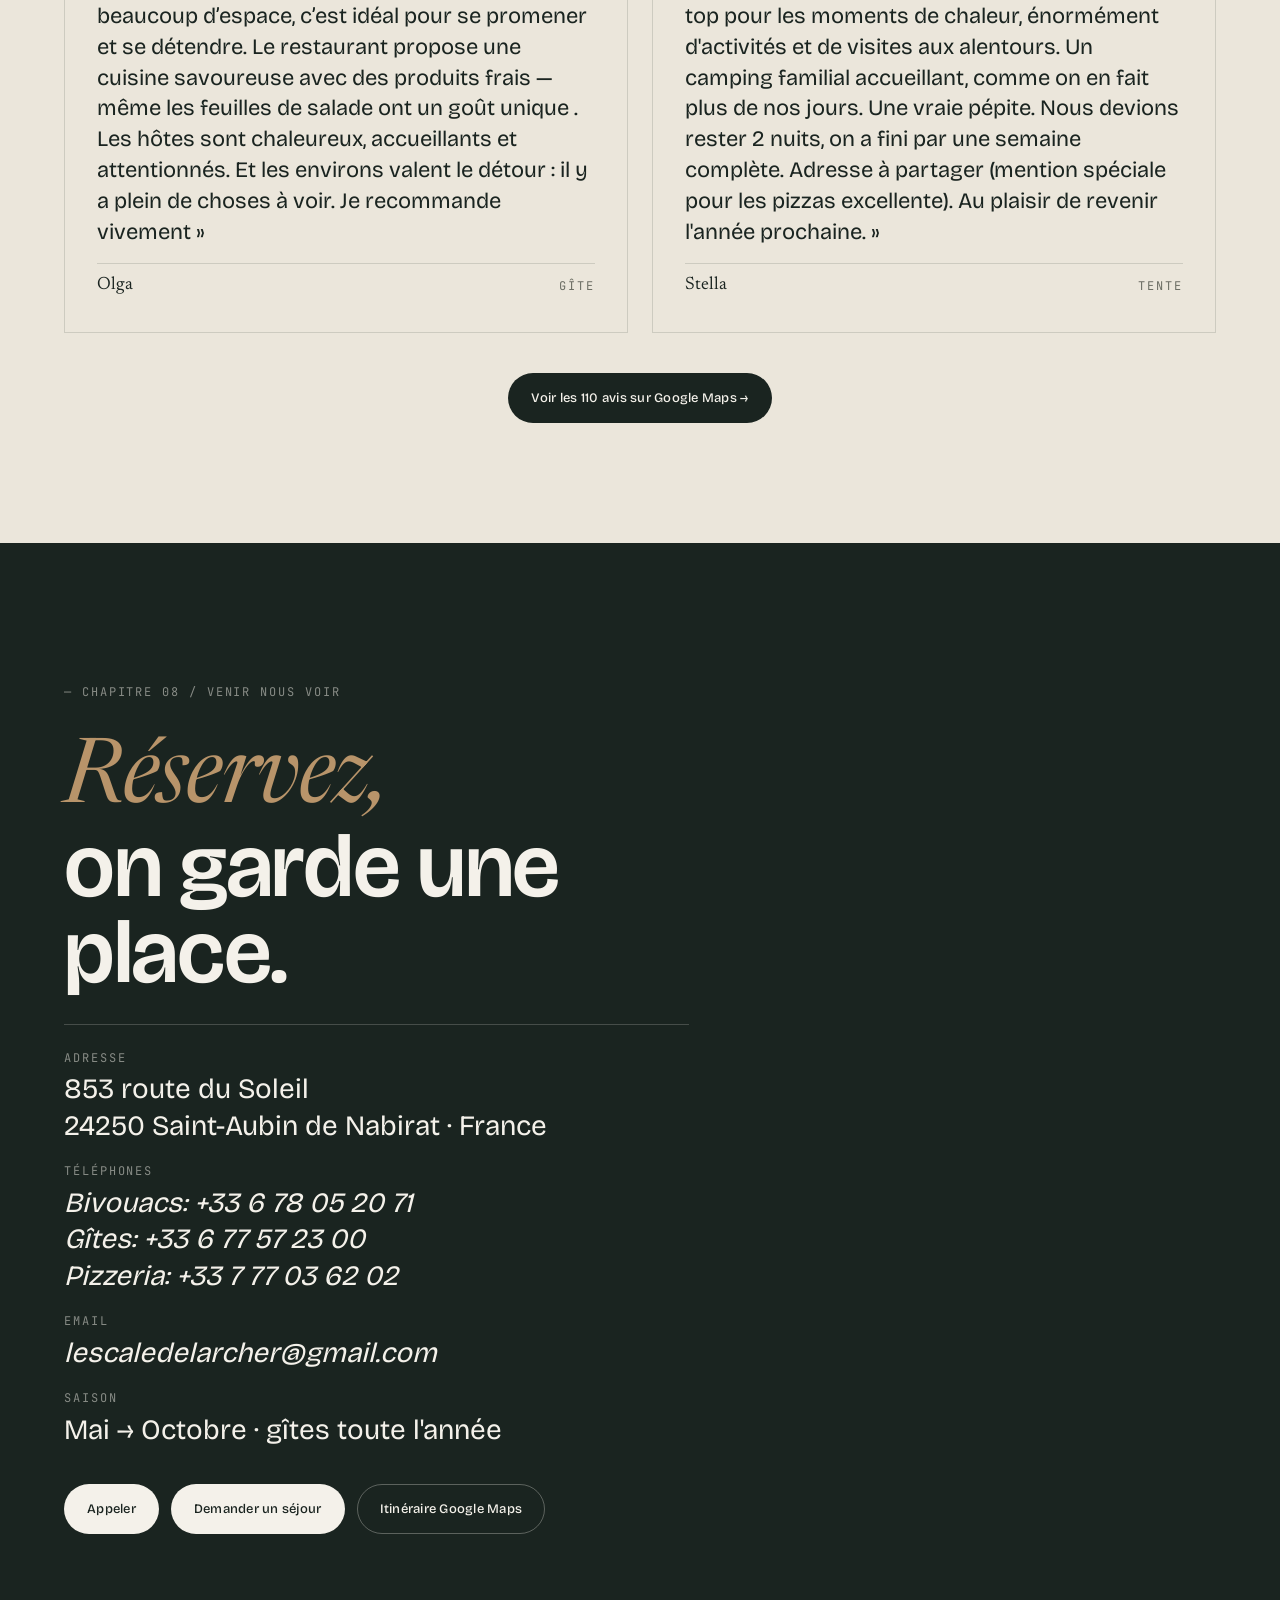
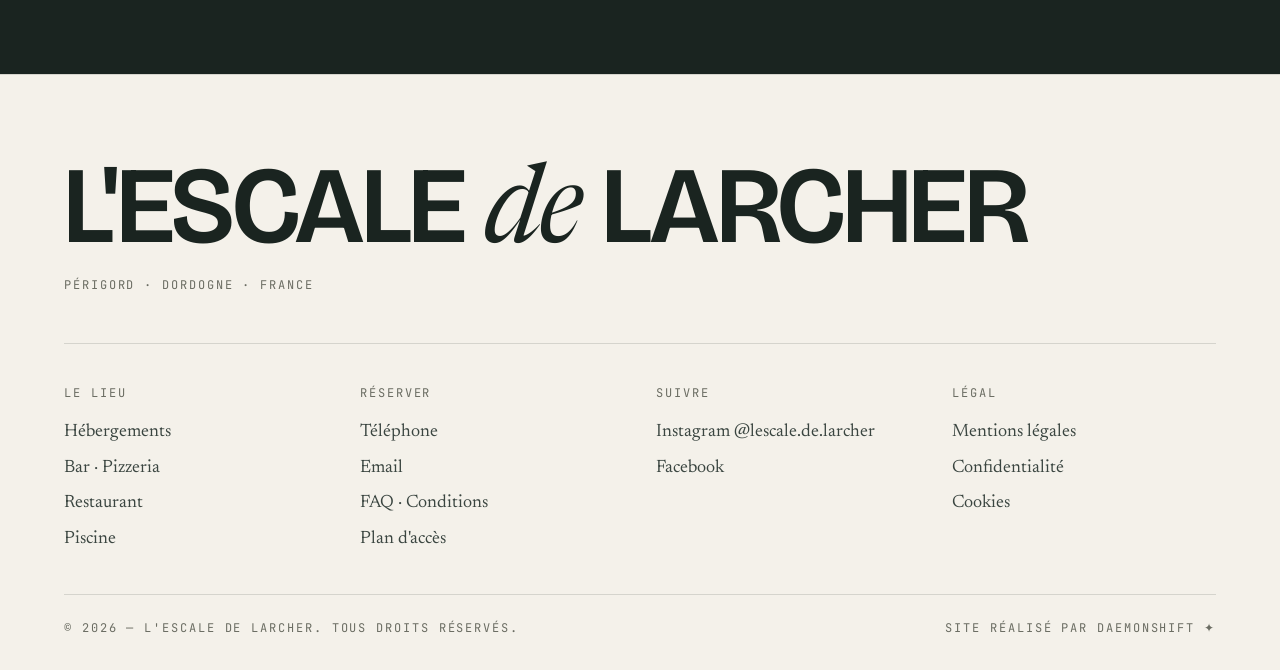
==== commit ce7ae78b: "Mobile : stabilisation du menu deroulant" ====
--- a/index.html
+++ b/index.html
@@ -64,7 +64,7 @@
       <a href="#vb-contact">06 Contact</a>
     </nav>
     <a class="btn btn-primary" href="#vb-contact">Réserver</a>
-    <button class="vb-hamburger" id="hamburger" aria-label="Menu" aria-expanded="false">
+    <button class="vb-hamburger" id="hamburger" type="button" aria-label="Menu" aria-controls="mobile-menu" aria-expanded="false">
       <span></span><span></span><span></span>
     </button>
   </header>
@@ -72,17 +72,17 @@
   <!-- Mobile menu -->
   <nav class="vb-mobile-menu" id="mobile-menu" aria-label="Navigation mobile">
     <span class="numtag-divider">— Le domaine</span>
-    <a href="#vb-domain" onclick="closeMobileMenu()">Le domaine</a>
-    <a href="#vb-stays" onclick="closeMobileMenu()">Hébergements</a>
-    <a href="#vb-story" onclick="closeMobileMenu()">Notre histoire</a>
-    <a href="#vb-around" onclick="closeMobileMenu()">Alentours</a>
+    <a href="#vb-domain">Le domaine</a>
+    <a href="#vb-stays">Hébergements</a>
+    <a href="#vb-story">Notre histoire</a>
+    <a href="#vb-around">Alentours</a>
     <span class="numtag-divider">— Table &amp; bar</span>
     <a href="pizzeria.html">Pizzeria</a>
     <a href="restaurant.html">Restaurant</a>
     <span class="numtag-divider">— Album &amp; contact</span>
     <a href="gallery.html">Galerie</a>
-    <a href="#vb-contact" onclick="closeMobileMenu()">Contact</a>
-    <a class="btn btn-primary" href="#vb-contact" onclick="closeMobileMenu()">Réserver</a>
+    <a href="#vb-contact">Contact</a>
+    <a class="btn btn-primary" href="#vb-contact">Réserver</a>
   </nav>
 
   <!-- ── Hero ───────────────────────────────────────────────────── -->
@@ -766,26 +766,6 @@
   </footer>
 
   <script>
-    // Mobile menu toggle
-    const hamburger = document.getElementById('hamburger');
-    const mobileMenu = document.getElementById('mobile-menu');
-
-    function closeMobileMenu() {
-      mobileMenu.classList.remove('open');
-      hamburger.setAttribute('aria-expanded', 'false');
-    }
-
-    hamburger.addEventListener('click', () => {
-      const isOpen = mobileMenu.classList.toggle('open');
-      hamburger.setAttribute('aria-expanded', isOpen);
-    });
-
-    document.addEventListener('click', (e) => {
-      if (!hamburger.contains(e.target) && !mobileMenu.contains(e.target)) {
-        closeMobileMenu();
-      }
-    });
-
     const nav = document.querySelector('.vb-nav');
     const observer = new IntersectionObserver(
       ([e]) => nav.classList.toggle('scrolled', !e.isIntersecting),
--- a/enhance.css
+++ b/enhance.css
@@ -421,22 +421,37 @@
 
 /* ── Mobile menu — fullscreen overlay version ──────────────── */
 @media (max-width: 1080px) {
+  body.menu-open .vb-nav {
+    background: transparent;
+    border-color: transparent;
+    z-index: 80;
+  }
+  body.menu-open .vb-mark-l,
+  body.menu-open .vb-mark-r,
+  body.menu-open .vb-mark-c {
+    color: var(--bg);
+  }
   .vb-mobile-menu {
     position: fixed;
     top: 0;
     left: 0;
     right: 0;
     bottom: 0;
+    min-height: 100vh;
+    min-height: 100dvh;
     background: var(--ink);
     z-index: 60;
     flex-direction: column !important;
-    justify-content: center;
-    padding: 80px 32px 32px !important;
+    justify-content: flex-start;
+    overflow-y: auto;
+    -webkit-overflow-scrolling: touch;
+    padding: 112px 32px 32px !important;
     border: none !important;
     gap: 0 !important;
     transform: translateY(-100%);
     opacity: 0;
     visibility: hidden;
+    pointer-events: none;
     transition: transform 0.5s var(--ease-out), opacity 0.4s var(--ease-out), visibility 0.5s;
     display: flex;
   }
@@ -444,6 +459,7 @@
     transform: translateY(0);
     opacity: 1;
     visibility: visible;
+    pointer-events: auto;
   }
   .vb-mobile-menu a {
     color: var(--bg) !important;
@@ -481,6 +497,25 @@
   body.menu-open .vb-hamburger span:nth-child(1) { transform: translateY(7px) rotate(45deg); }
   body.menu-open .vb-hamburger span:nth-child(2) { opacity: 0; }
   body.menu-open .vb-hamburger span:nth-child(3) { transform: translateY(-7px) rotate(-45deg); }
+}
+
+@media (min-width: 1081px) {
+  .vb-mobile-menu {
+    display: none !important;
+  }
+}
+
+@media (max-width: 640px) {
+  .vb-mobile-menu {
+    padding: 96px 24px 28px !important;
+  }
+  .vb-mobile-menu a {
+    font-size: 24px !important;
+    padding: 18px 0 !important;
+  }
+  .vb-mobile-menu .numtag-divider {
+    margin: 24px 0 6px;
+  }
 }
 
 /* ── Section domaine — responsive ──────────────────────────── */
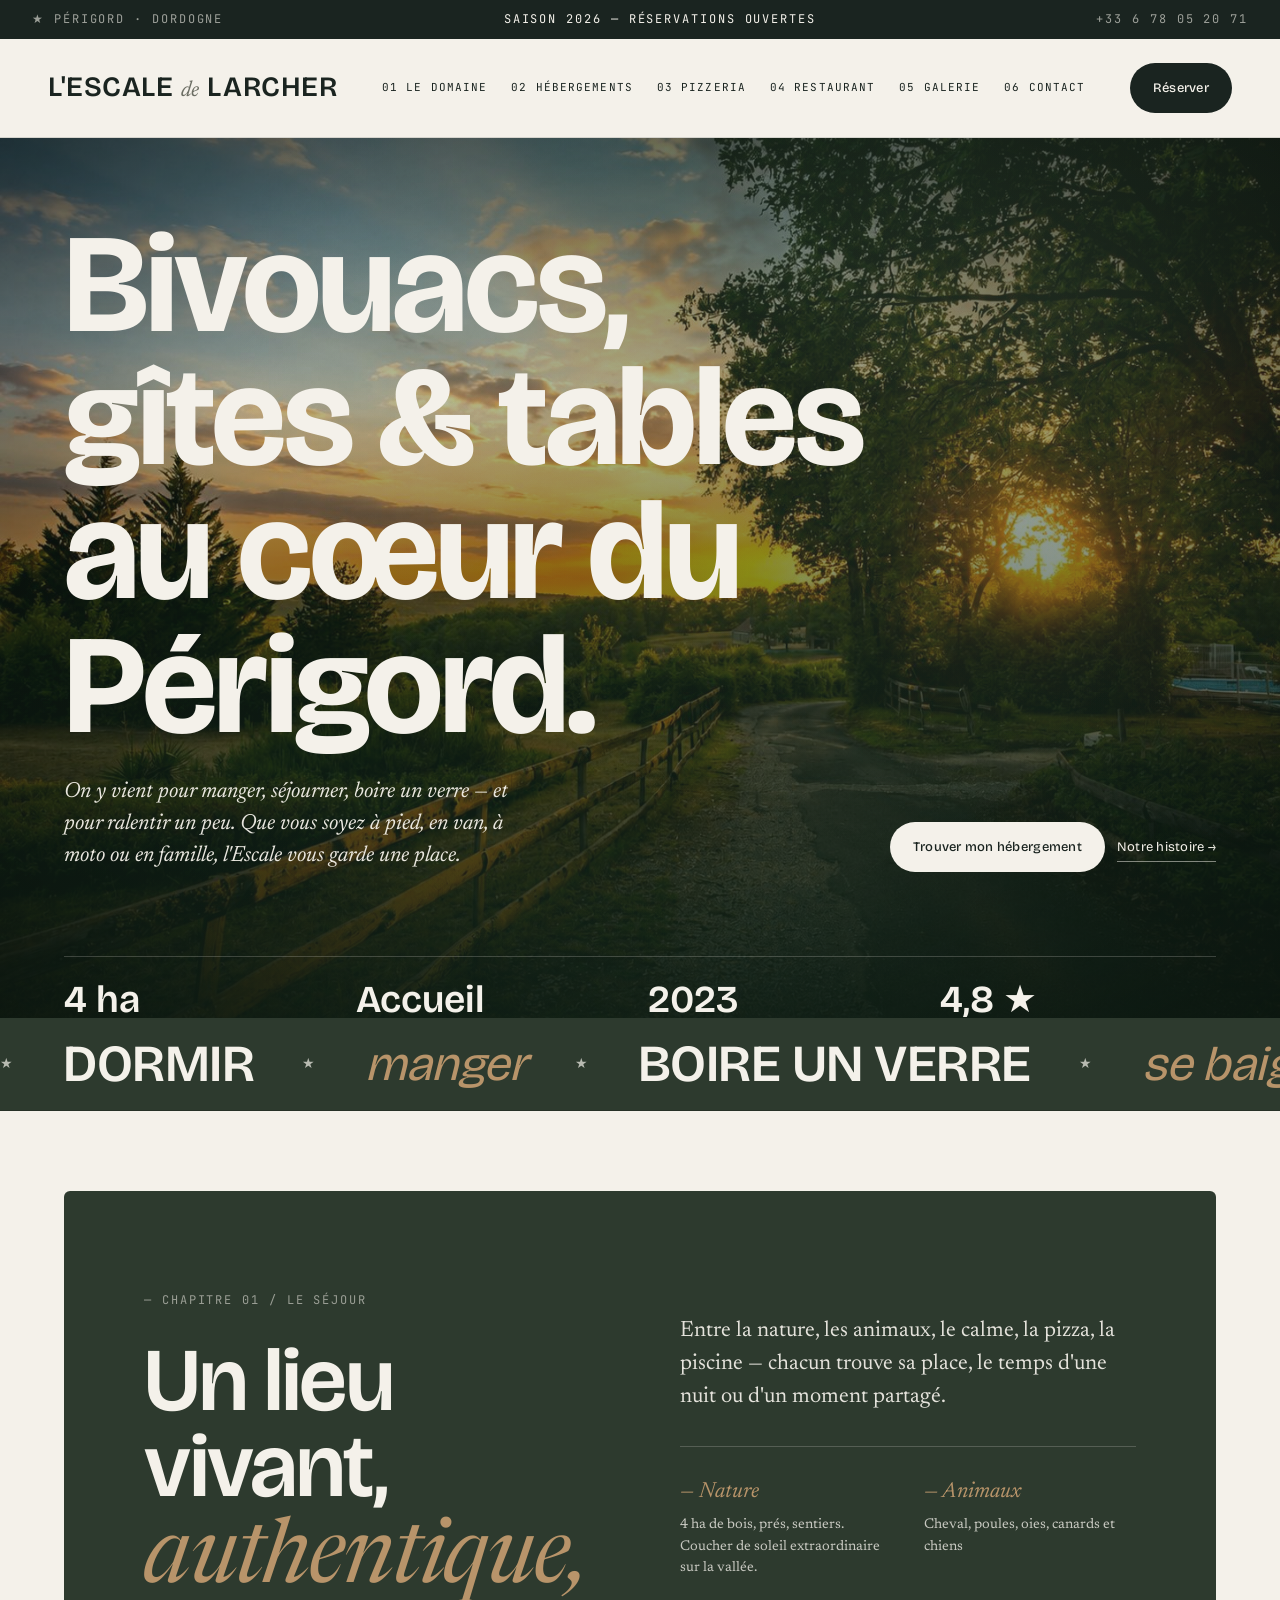
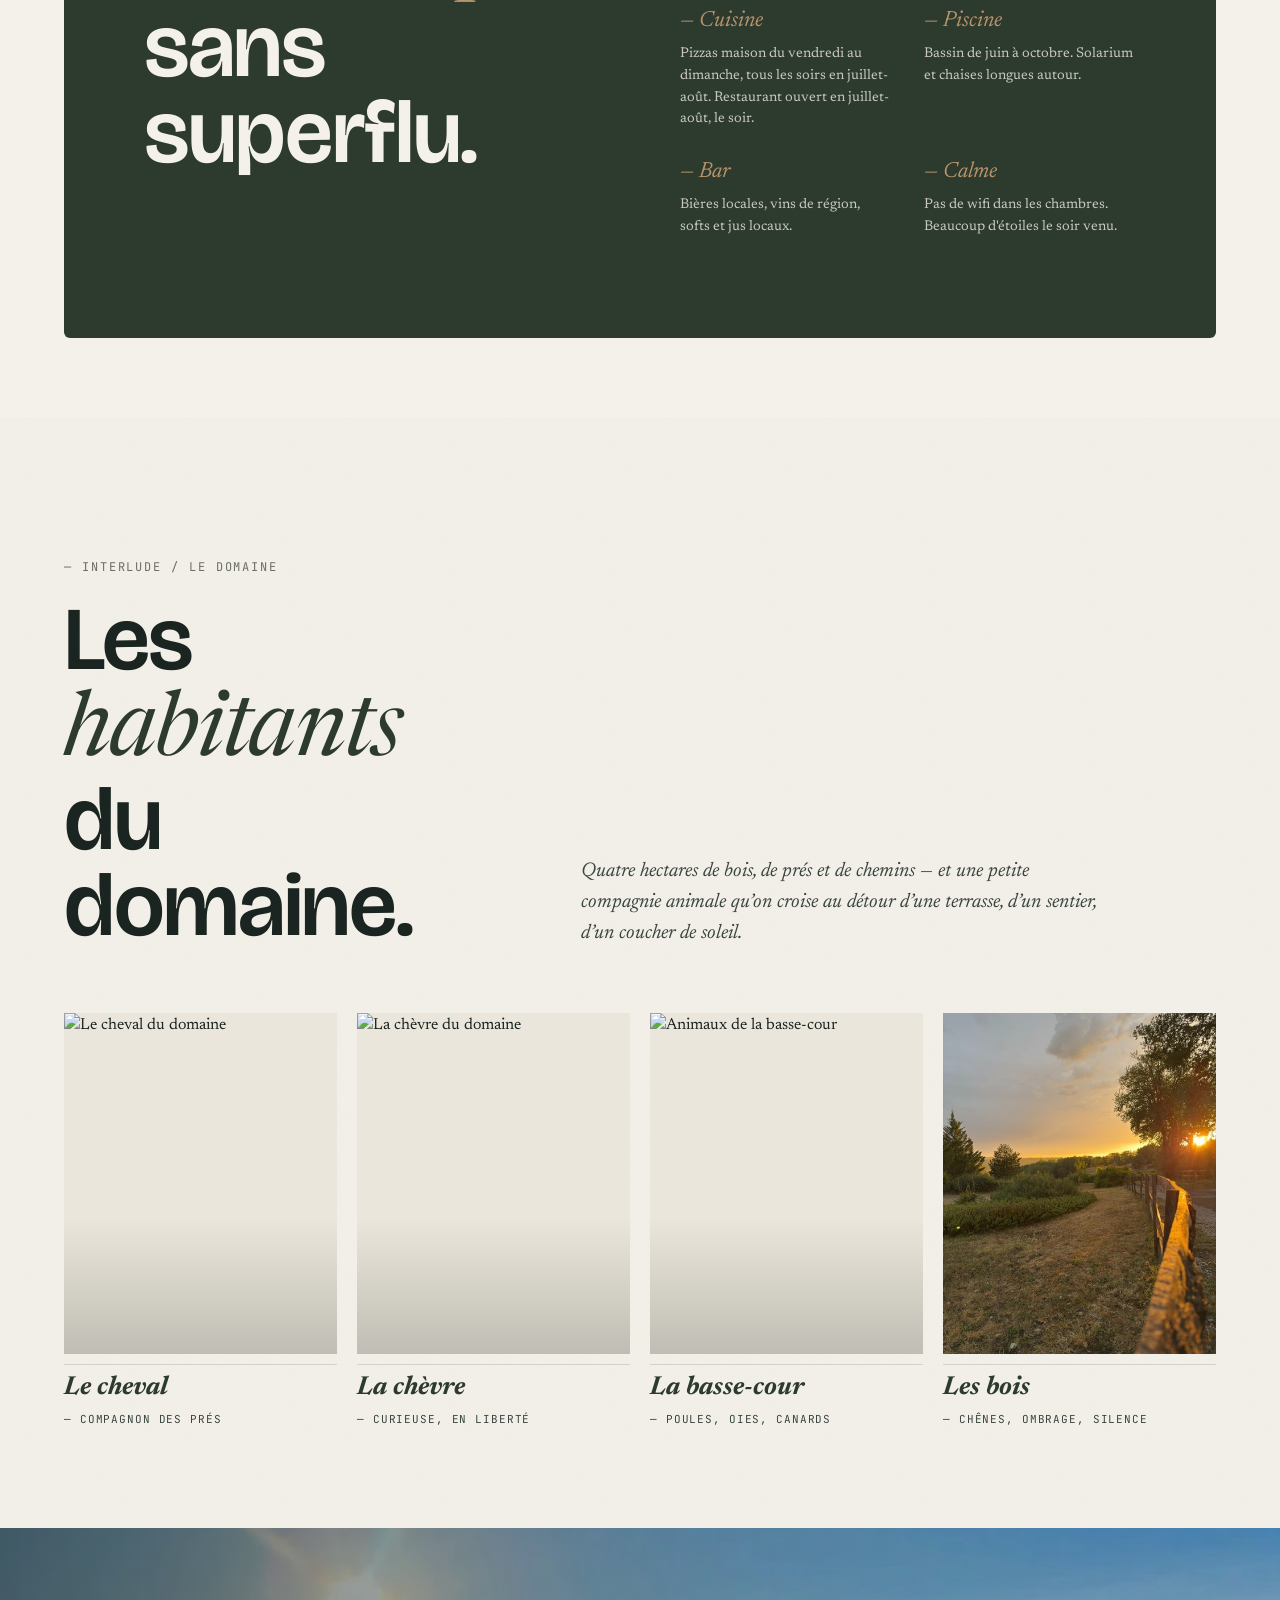
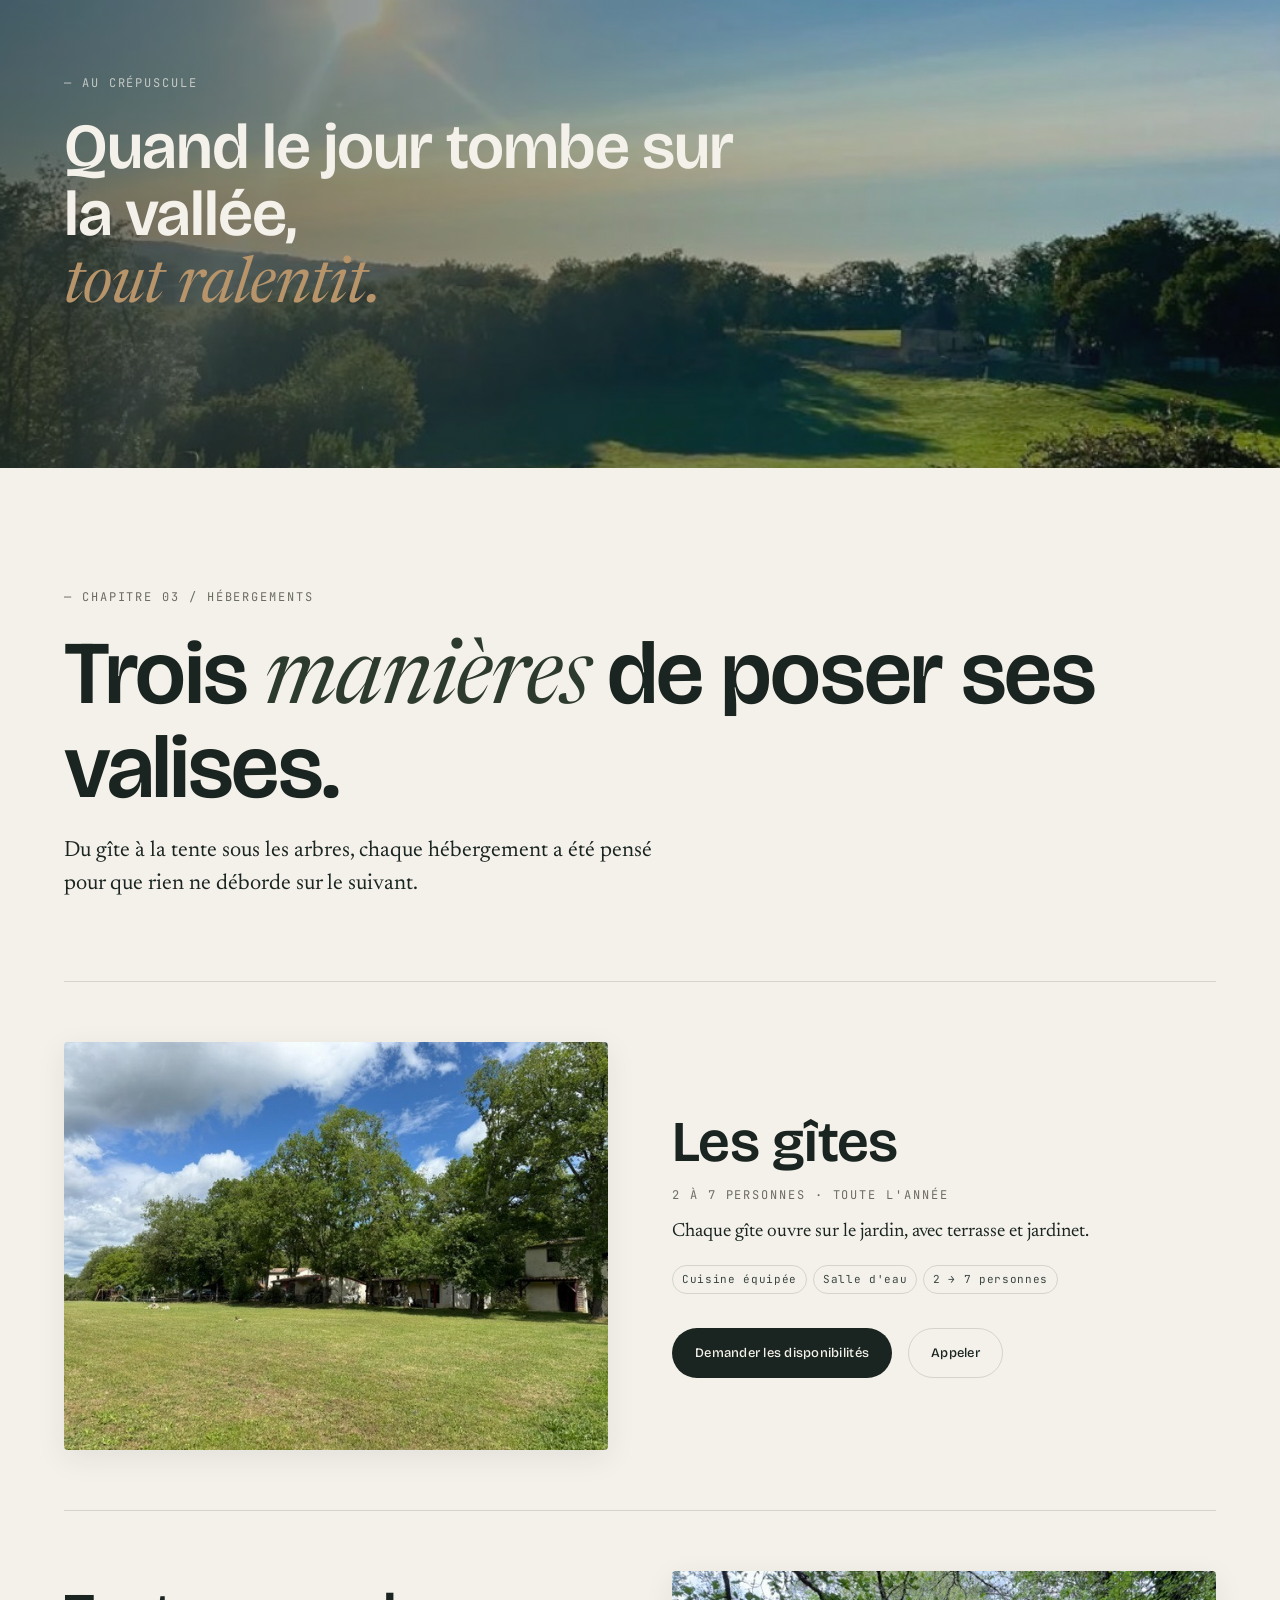
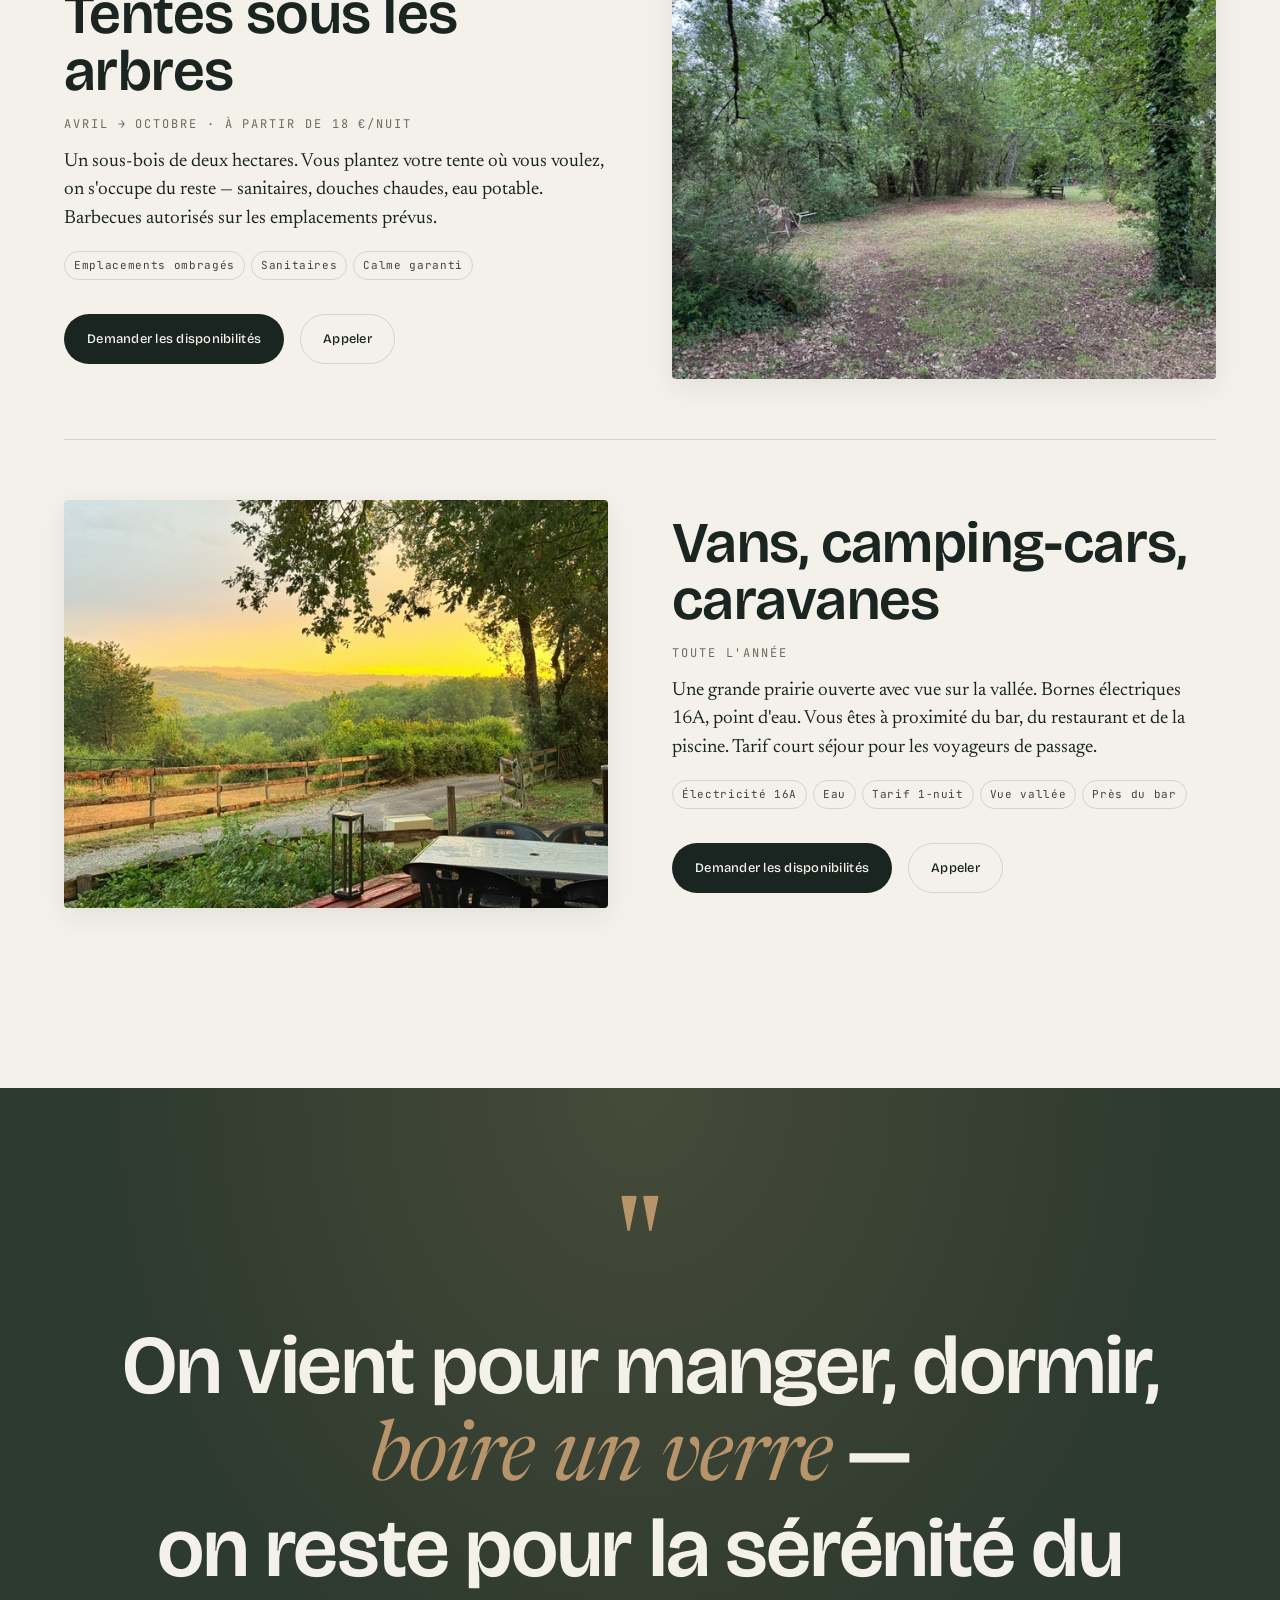
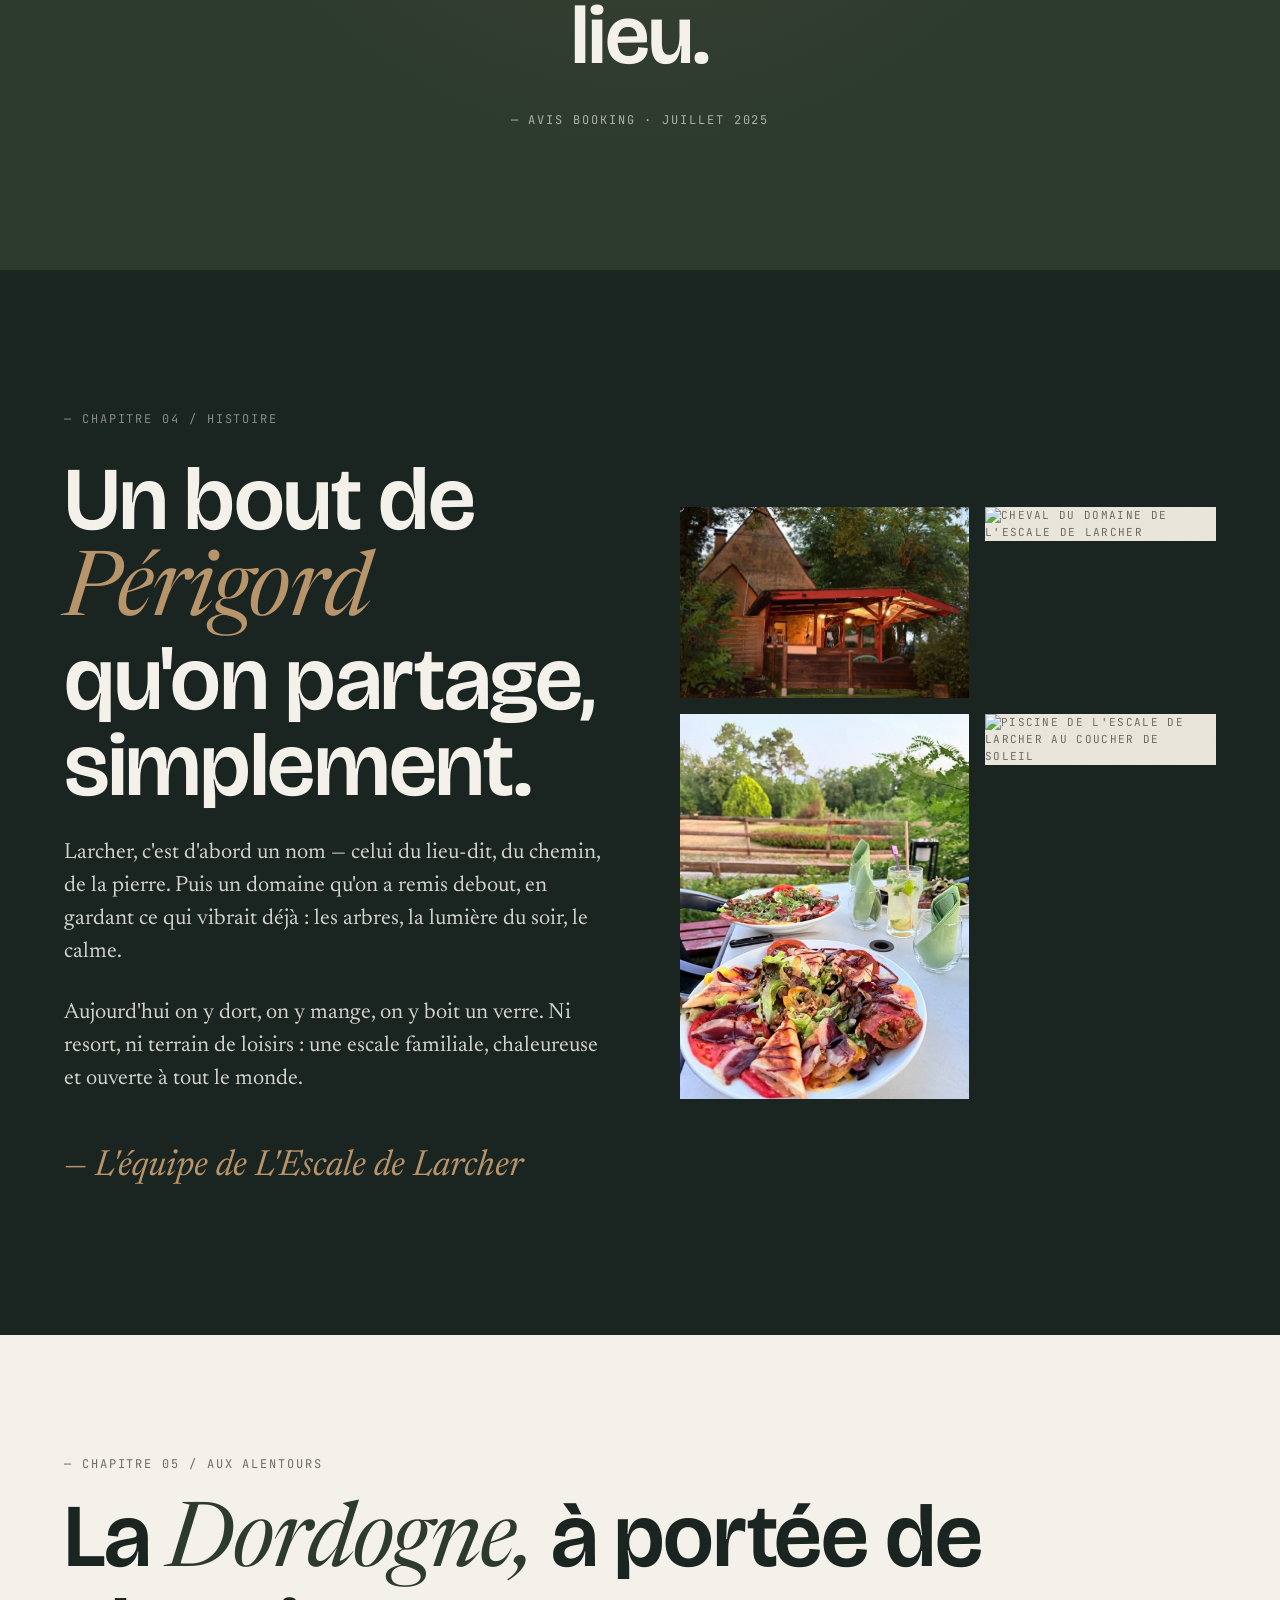
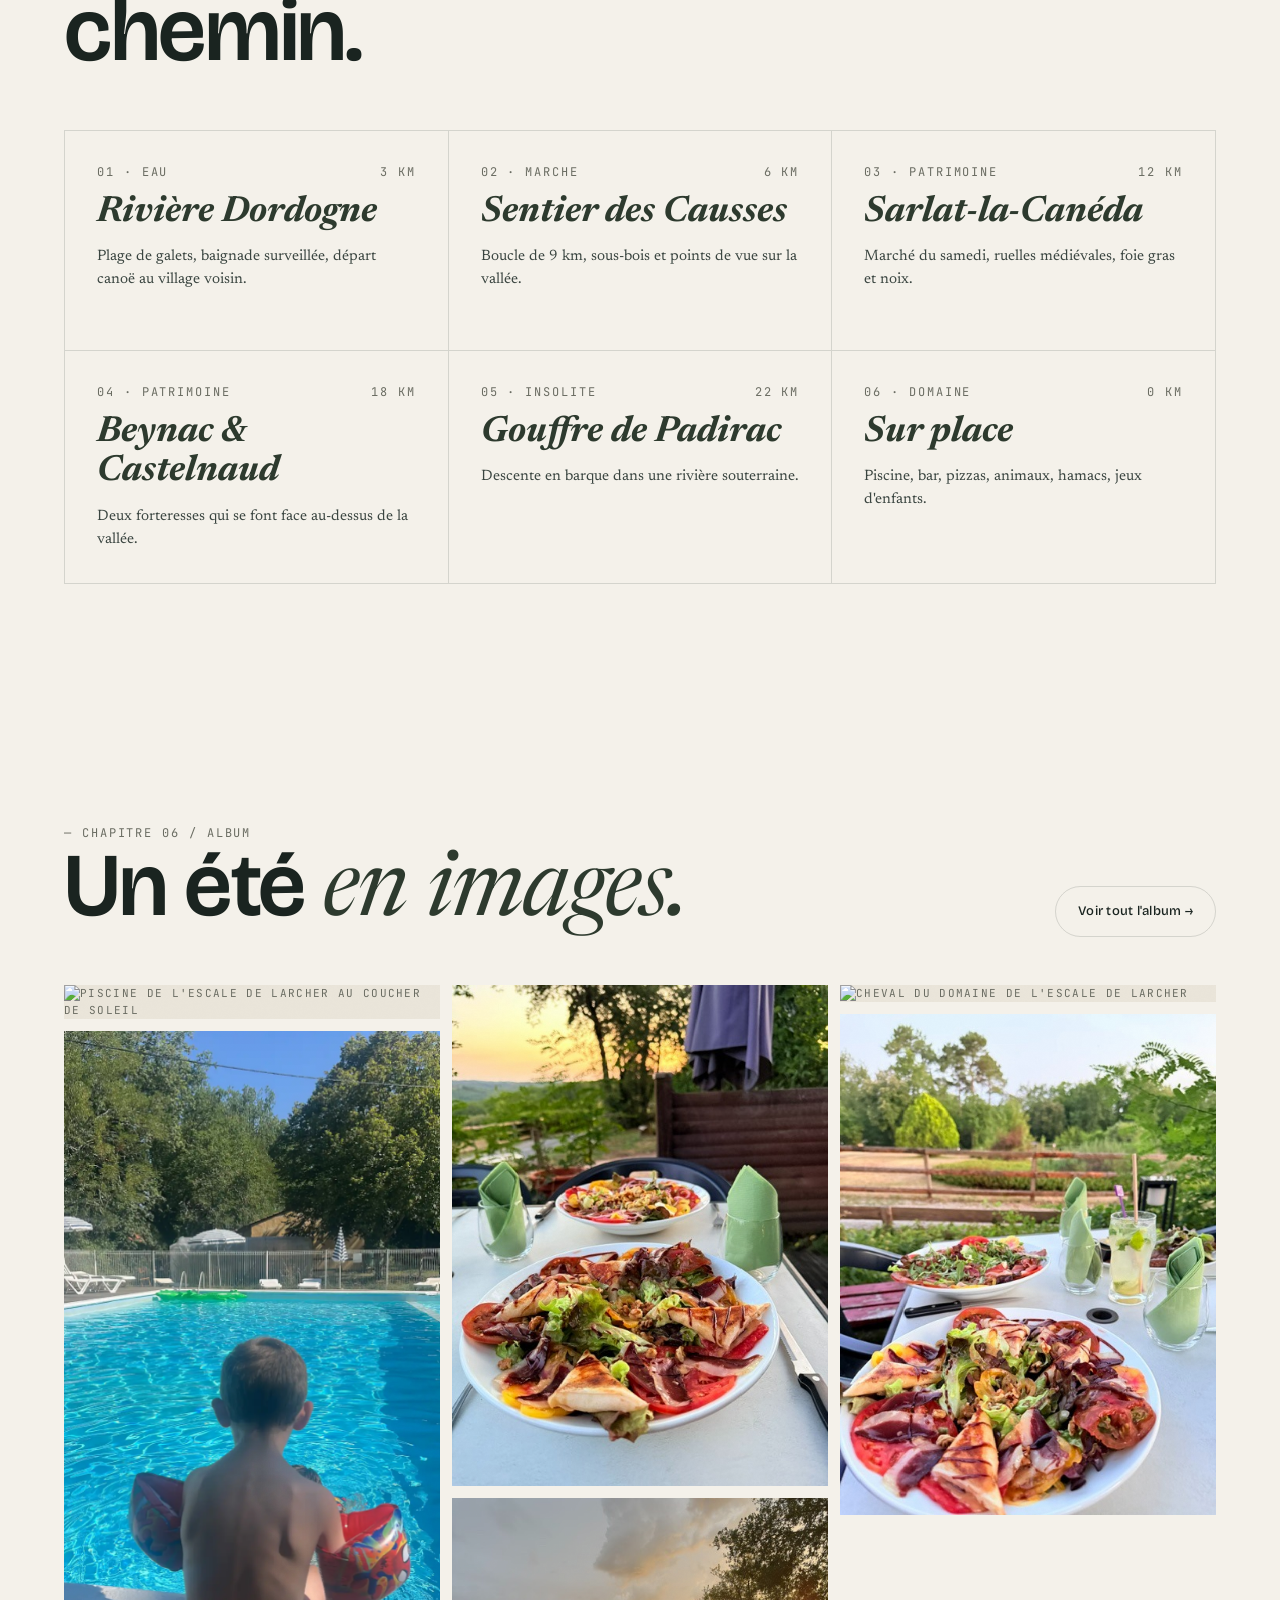
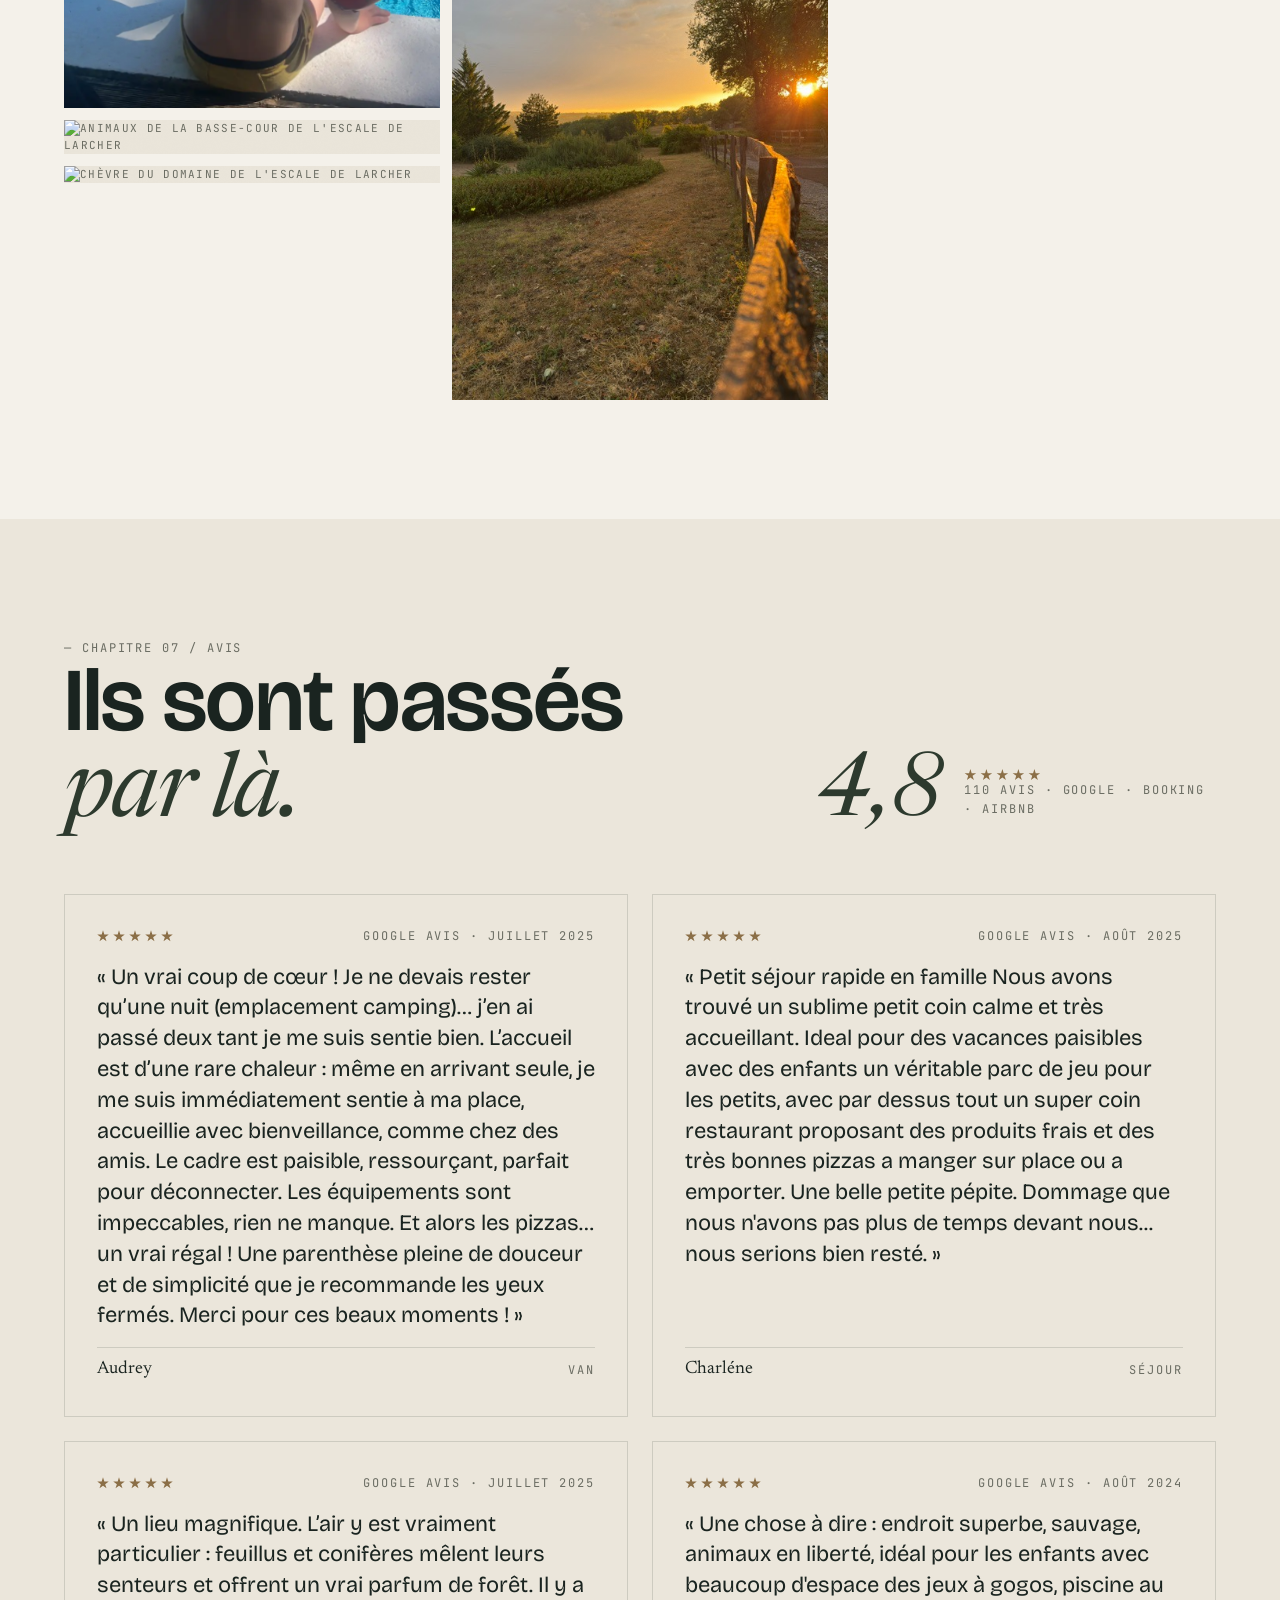
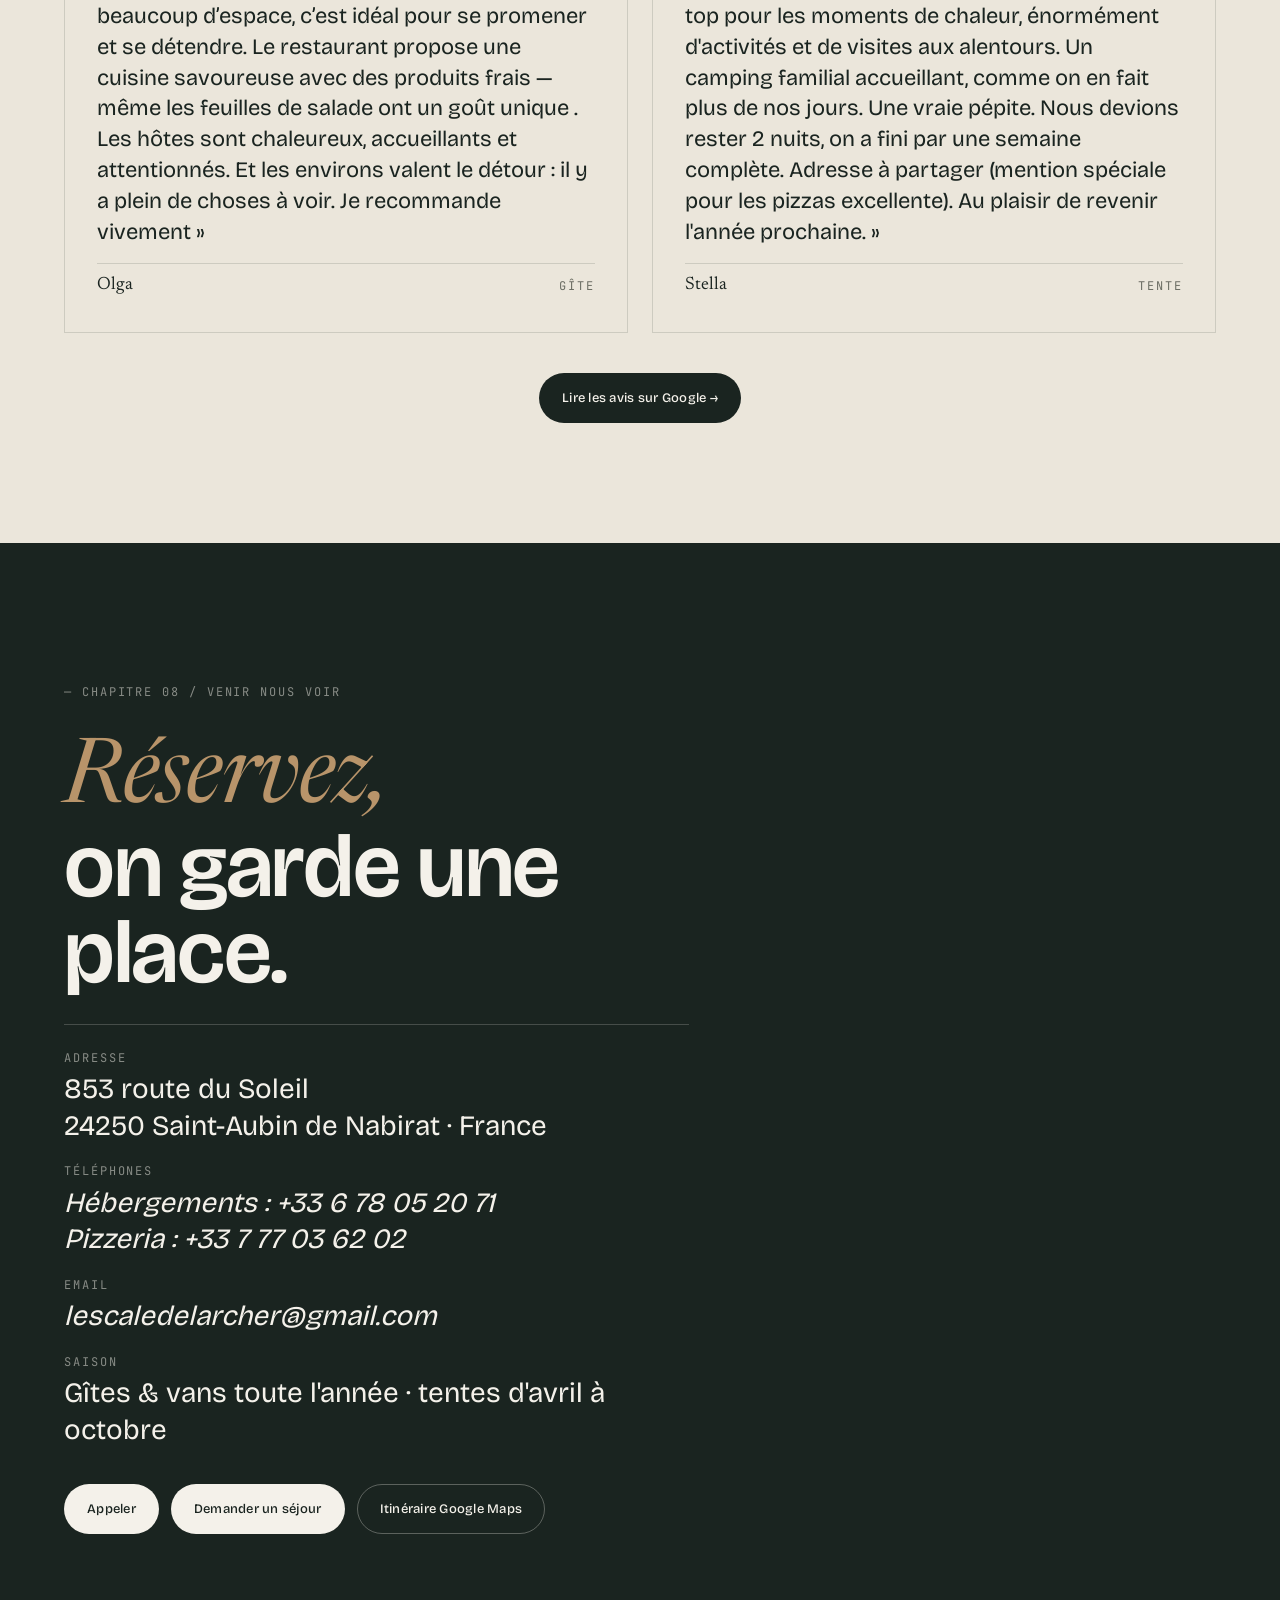
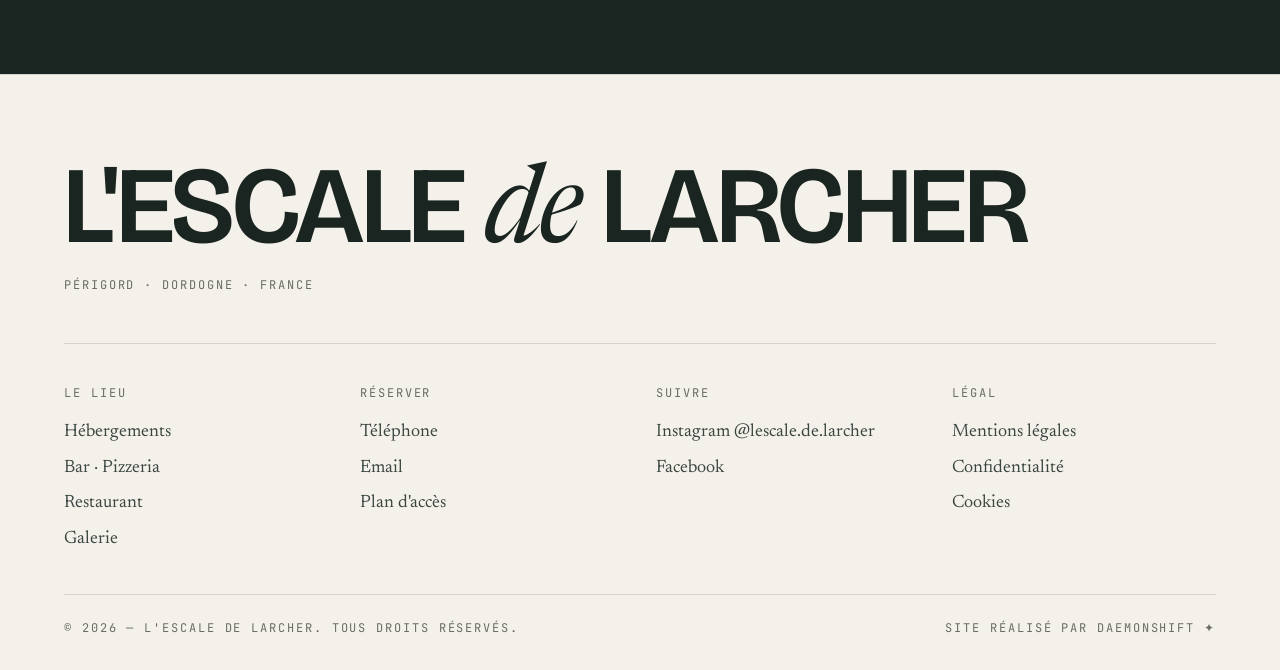
==== commit 2de18164: "V2 · Contenu : correction des incohérences entre pages - Restaurant : juillet-août uniquement, tous " ====
--- a/index.html
+++ b/index.html
@@ -45,7 +45,7 @@
     <div class="vb-bann-mid">
       <span class="numtag">Saison 2026 — réservations ouvertes</span>
     </div>
-    <span class="numtag">FR · EN · ES</span>
+    <span class="numtag">+33 6 78 05 20 71</span>
   </div>
 
   <!-- ── Nav ────────────────────────────────────────────────────── -->
@@ -192,7 +192,7 @@
           </div>
           <div class="vb-feat">
             <span class="vb-feat-t">— Cuisine</span>
-            <span class="vb-feat-b">Pizzas maison du  vendredi → dimanche. Produits frais du Périgord. Restaurant ouvert juillet août le soir.</span>
+            <span class="vb-feat-b">Pizzas maison du vendredi au dimanche, tous les soirs en juillet-août. Restaurant ouvert en juillet-août, le soir.</span>
           </div>
           <div class="vb-feat">
             <span class="vb-feat-t">— Piscine</span>
@@ -315,7 +315,7 @@
       </div>
       <div class="vb-stay-body">
         <h3 class="vb-stay-title">Les gîtes</h3>
-        <span class="numtag vb-stay-sub">2 à 7 personnes · toute l'année · </span>
+        <span class="numtag vb-stay-sub">2 à 7 personnes · toute l'année</span>
         <p class="vb-stay-text">
            Chaque gîte ouvre sur le jardin, avec terrasse et jardinet.
         </p>
@@ -346,7 +346,7 @@
         <h3 class="vb-stay-title">Tentes sous les arbres</h3>
         <span class="numtag vb-stay-sub">Avril → octobre · à partir de 18 €/nuit</span>
         <p class="vb-stay-text">
-          Un sous-bois de sur deux hectares. Vous plantez votre tente
+          Un sous-bois de deux hectares. Vous plantez votre tente
           où vous voulez, on s'occupe du reste — sanitaires, douches chaudes,
           eau potable. Barbecues autorisés sur les emplacements prévus.
         </p>
@@ -428,7 +428,7 @@
           ouverte à tout le monde.
         </p>
         <div class="vb-story-sign">
-          <span class="serif-italic">— L'équipe de L'escale de Larcher</span>
+          <span class="serif-italic">— L'équipe de L'Escale de Larcher</span>
         </div>
       </div>
       <div class="vb-story-r reveal reveal-delay-1">
@@ -527,7 +527,7 @@
         <span class="numtag">— Chapitre 06 / Album</span>
         <h2 class="vb-h2">Un été <span class="serif-italic">en images.</span></h2>
       </div>
-      <a class="btn btn-ghost" href="#vb-gal">Voir tout l'album →</a>
+      <a class="btn btn-ghost" href="gallery.html">Voir tout l'album →</a>
     </div>
     <div class="vb-gal-grid reveal reveal-delay-1">
       <div class="vb-gal-1">
@@ -665,7 +665,7 @@
     </div>
     <div style="text-align:center; margin-top:40px;">
       <a class="btn btn-primary" href="https://www.google.com/travel/search?gsas=1&ts=EggKAggDCgIIAxocEhoSFAoHCOoPEAUYGBIHCOoPEAUYGRgBMgIQAA&qs=MhRDZ3NJa3BtVjdJQ29tY0hoQVJBQjgC&ap=ugEHcmV2aWV3cw&ictx=111&hl=fr-FR" target="_blank" rel="noopener">
-        Voir les 110 avis sur Google Maps →
+        Lire les avis sur Google →
       </a>
     </div>
   </section>
@@ -687,9 +687,8 @@
           <div>
             <span class="numtag">Téléphones</span>
             <span class="vb-c-val serif-italic">
-              <a href="tel:+33678052071" style="color:inherit;text-decoration:none;display:block">Bivouacs: +33 6 78 05 20 71</a>
-              <a href="tel:+33677572300" style="color:inherit;text-decoration:none;display:block">Gîtes: +33 6 77 57 23 00</a>
-              <a href="tel:+33777036202" style="color:inherit;text-decoration:none;display:block">Pizzeria: +33 7 77 03 62 02</a>
+              <a href="tel:+33678052071" style="color:inherit;text-decoration:none;display:block">Hébergements : +33 6 78 05 20 71</a>
+              <a href="tel:+33777036202" style="color:inherit;text-decoration:none;display:block">Pizzeria : +33 7 77 03 62 02</a>
             </span>
           </div>
           <div>
@@ -700,7 +699,7 @@
           </div>
           <div>
             <span class="numtag">Saison</span>
-            <span class="vb-c-val">Mai → Octobre · gîtes toute l'année</span>
+            <span class="vb-c-val">Gîtes &amp; vans toute l'année · tentes d'avril à octobre</span>
           </div>
         </div>
         <div class="vb-contact-cta">
@@ -738,13 +737,12 @@
         <a href="#vb-stays">Hébergements</a>
         <a href="pizzeria.html">Bar · Pizzeria</a>
         <a href="restaurant.html">Restaurant</a>
-        <a href="#vb-around">Piscine</a>
+        <a href="gallery.html">Galerie</a>
       </div>
       <div>
         <span class="numtag">Réserver</span>
         <a href="tel:+33678052071">Téléphone</a>
         <a href="mailto:lescaledelarcher@gmail.com">Email</a>
-        <a href="#vb-contact">FAQ · Conditions</a>
         <a href="https://www.google.com/maps/search/?api=1&query=853%20route%20du%20Soleil%2C%2024250%20Saint-Aubin%20de%20Nabirat%2C%20France" target="_blank" rel="noopener">Plan d'accès</a>
       </div>
       <div>
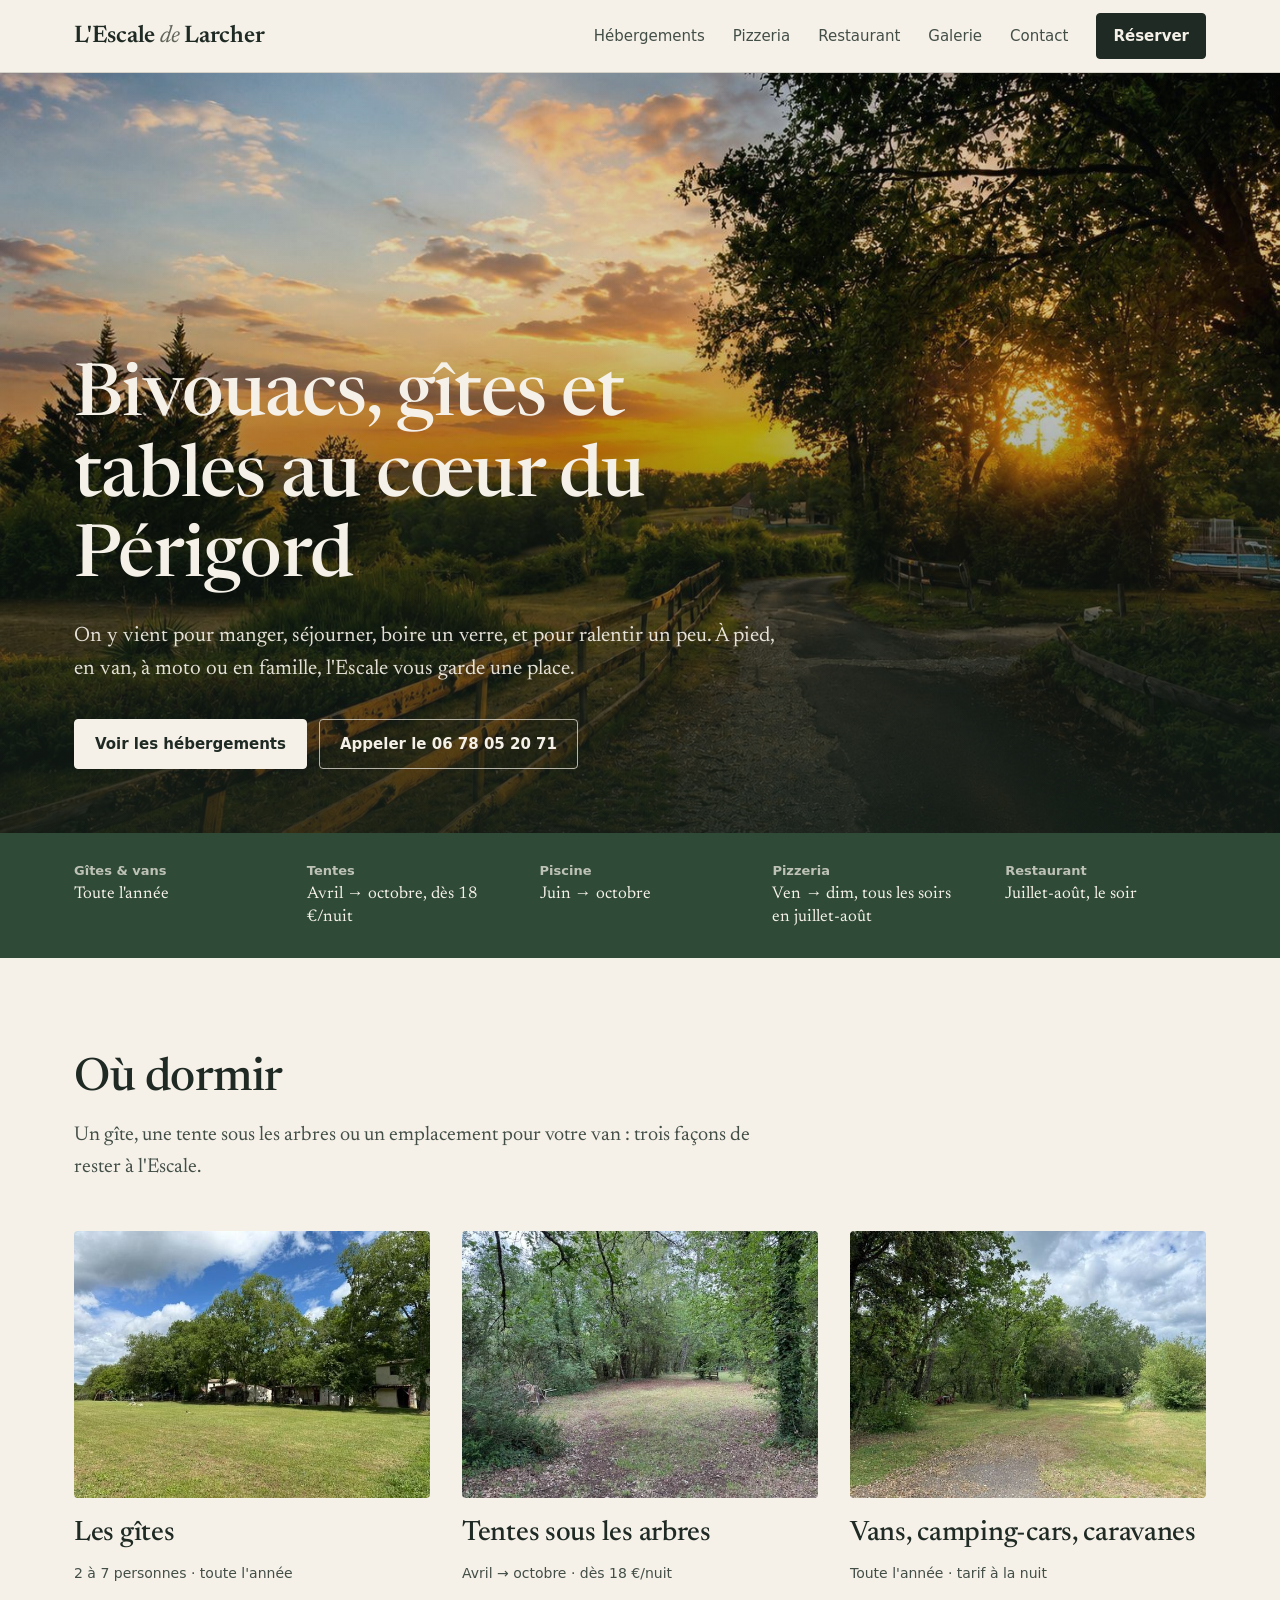
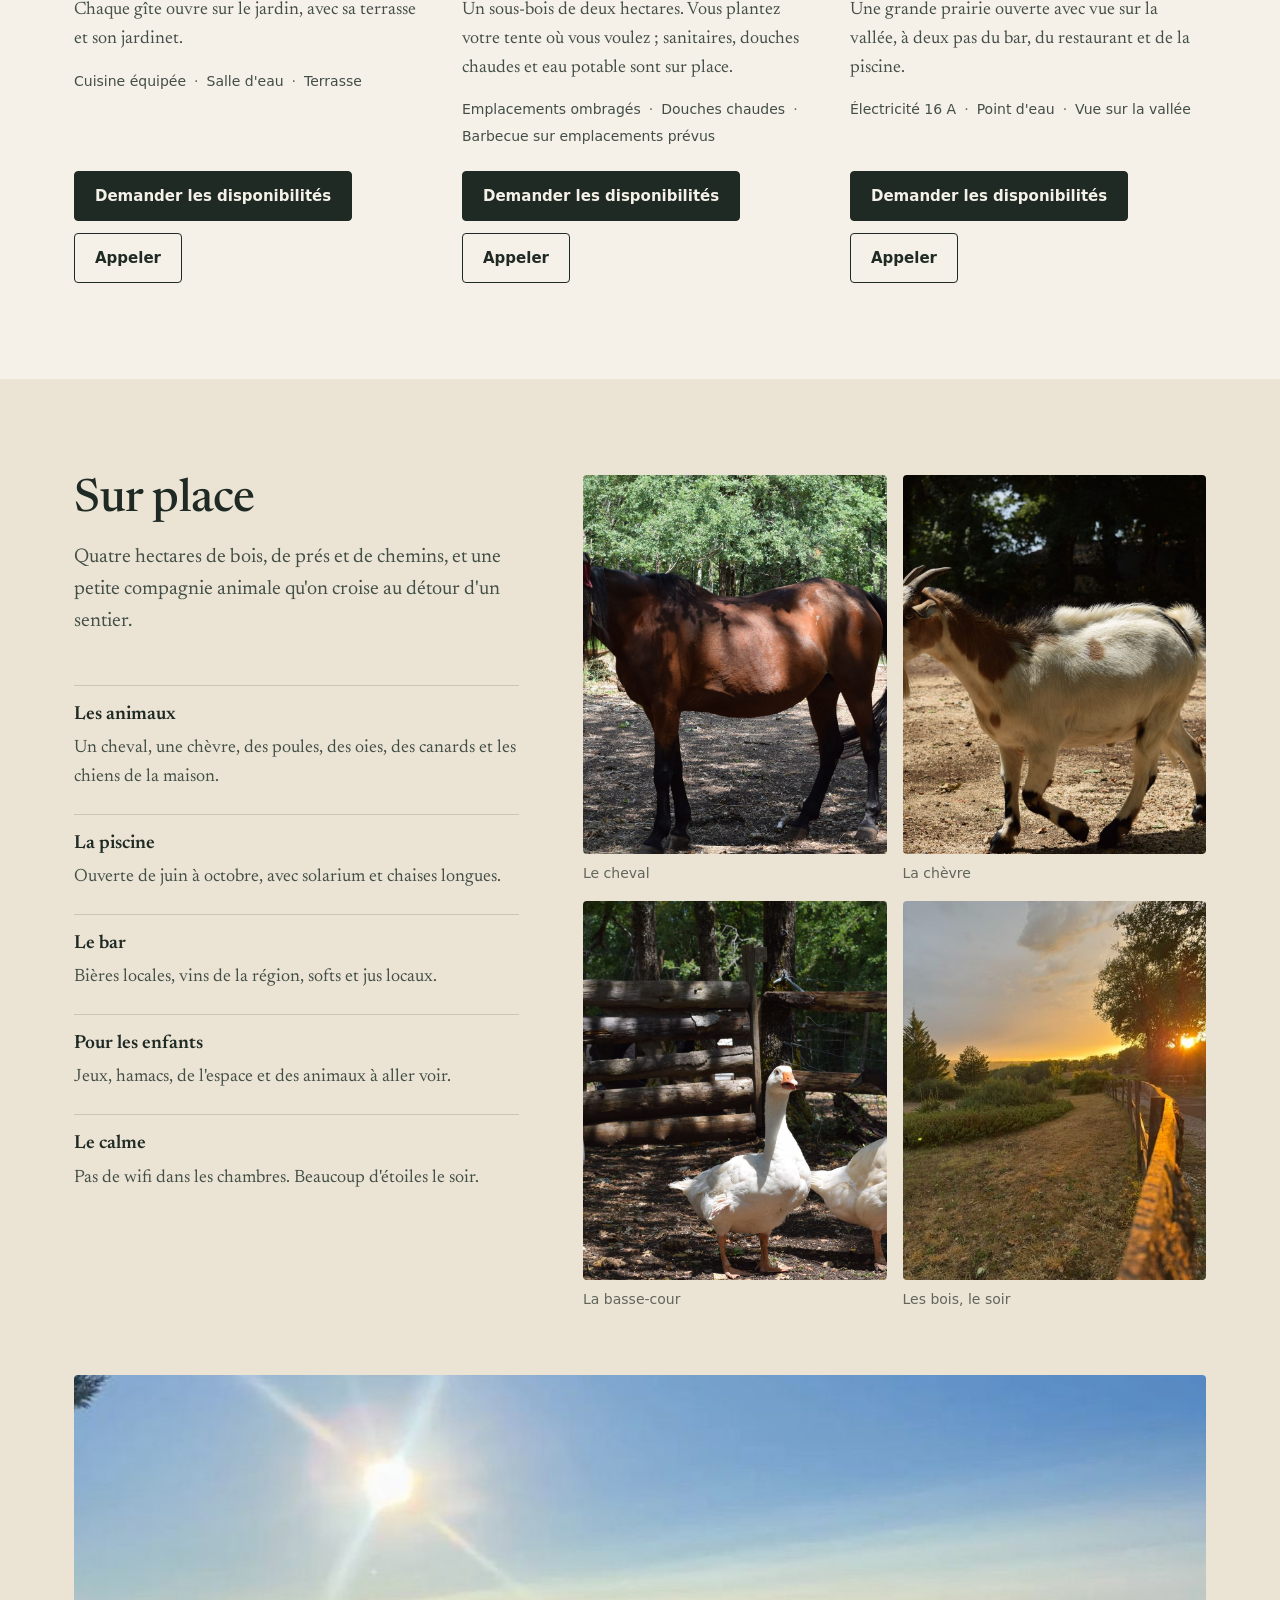
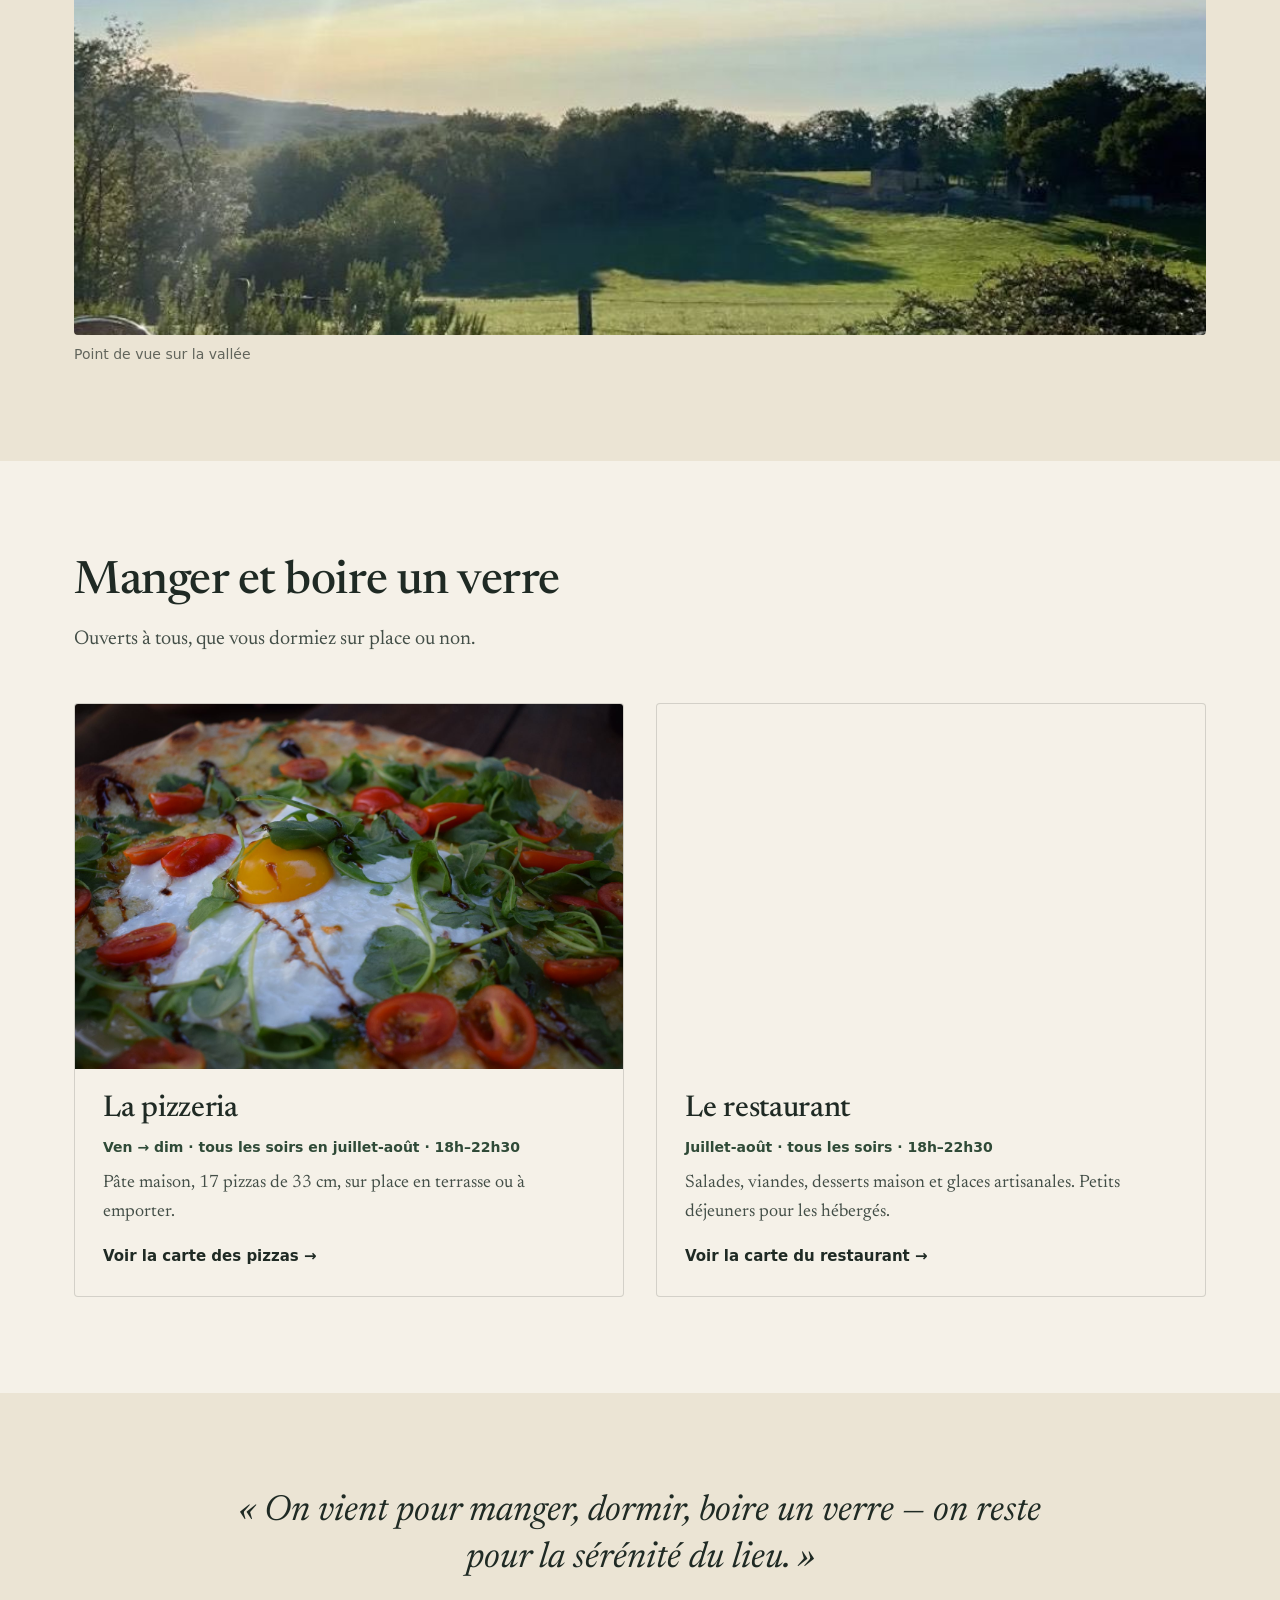
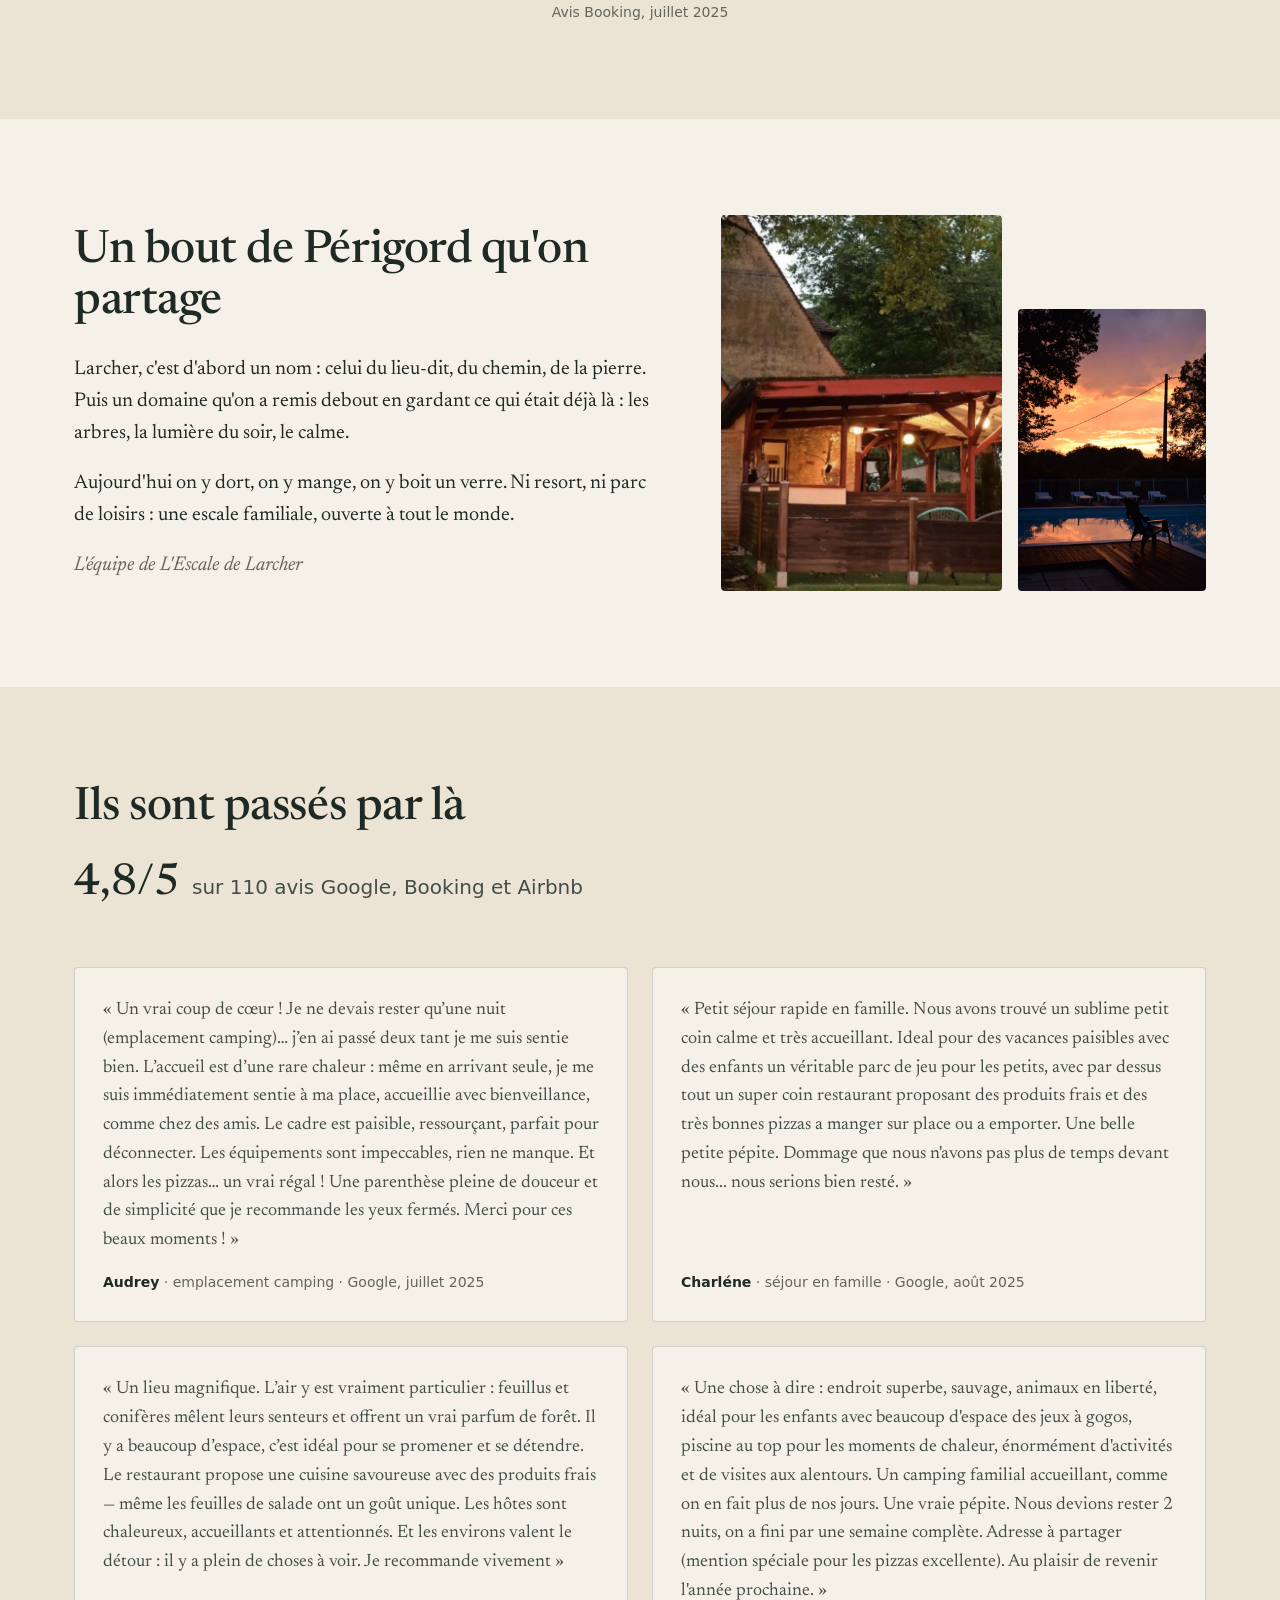
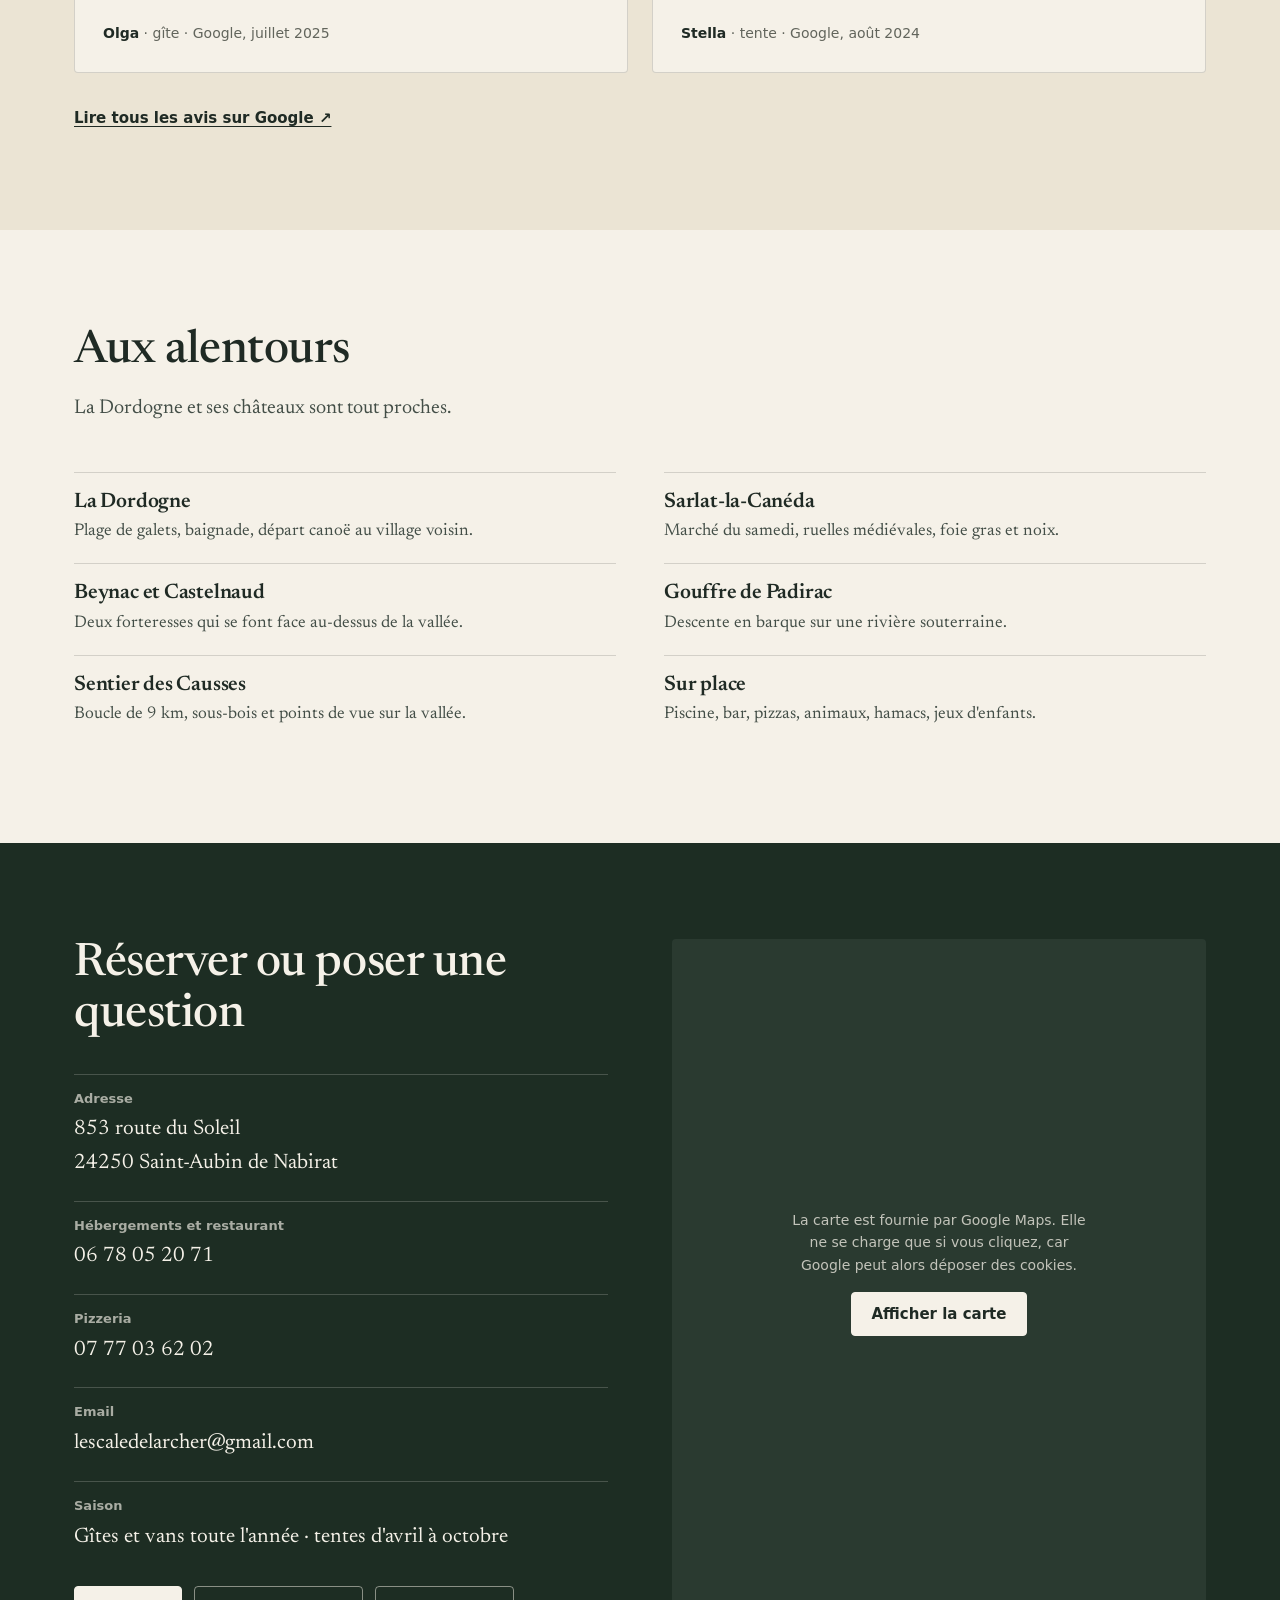
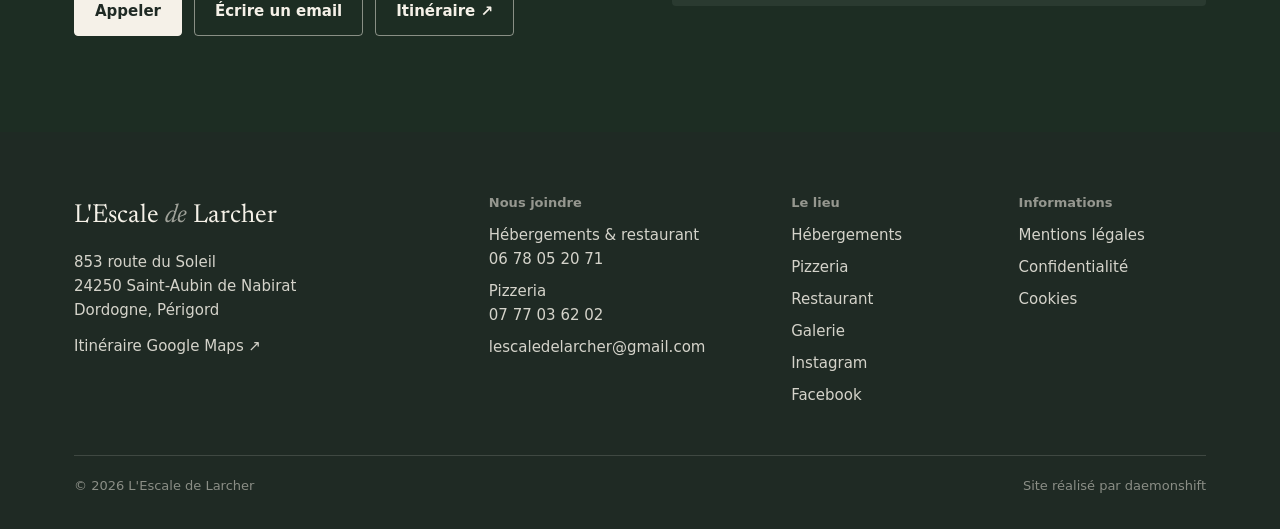
==== commit c4f2ea7b: "V2 · Design : refonte sobre, moins « template IA » - Feuille unique site.css (remplace styles/respon" ====
--- a/index.html
+++ b/index.html
@@ -3,781 +3,336 @@
 <head>
   <meta charset="utf-8">
   <meta name="viewport" content="width=device-width, initial-scale=1">
-  <title>L'Escale de Larcher — Bivouacs, gîtes & tables en Périgord</title>
-  <meta name="description" content="Bivouacs, gîtes en pierre, tentes sous les arbres et emplacement van en Dordogne, Périgord Noir. On vient pour manger, dormir, boire un verre et ralentir.">
-  <meta name="theme-color" content="#1a2420">
-  <meta property="og:title" content="L'Escale de Larcher — Bivouacs, gîtes & tables en Périgord">
-  <meta property="og:description" content="Bivouacs, gîtes, tables et pizzeria en Dordogne. Une escale familiale pour dormir, manger, boire un verre et ralentir.">
+  <title>L'Escale de Larcher — Gîtes, bivouacs et pizzeria en Périgord</title>
+  <meta name="description" content="Gîtes, tentes sous les arbres et emplacements van à Saint-Aubin de Nabirat, en Dordogne. Pizzeria le week-end, restaurant l'été, piscine de juin à octobre.">
+  <link rel="canonical" href="https://lescaledelarcher.fr/">
+  <meta name="theme-color" content="#1f2a24">
+  <meta property="og:title" content="L'Escale de Larcher — Gîtes, bivouacs et pizzeria en Périgord">
+  <meta property="og:description" content="Gîtes, tentes sous les arbres et emplacements van à Saint-Aubin de Nabirat, en Dordogne. Pizzeria le week-end, restaurant l'été, piscine de juin à octobre.">
   <meta property="og:type" content="website">
   <meta property="og:locale" content="fr_FR">
+  <meta property="og:url" content="https://lescaledelarcher.fr/">
+  <meta property="og:image" content="https://lescaledelarcher.fr/photos/web/banner.jpg">
   <link rel="preconnect" href="https://fonts.googleapis.com">
   <link rel="preconnect" href="https://fonts.gstatic.com" crossorigin>
-  <link rel="stylesheet" href="styles.css">
-  <link rel="stylesheet" href="responsive.css">
-  <link rel="stylesheet" href="enhance.css">
+  <link rel="stylesheet" href="https://fonts.googleapis.com/css2?family=Newsreader:ital,opsz,wght@0,6..72,400;0,6..72,500;0,6..72,600;1,6..72,400&display=swap">
+  <link rel="stylesheet" href="site.css">
   <script type="application/ld+json">
-    {
-      "@context": "https://schema.org",
-      "@type": "LodgingBusiness",
-      "name": "L'Escale de Larcher",
-      "description": "Bivouacs, gîtes, pizzeria et restaurant en Dordogne.",
-      "telephone": "+33678052071",
-      "email": "lescaledelarcher@gmail.com",
-      "address": {
-        "@type": "PostalAddress",
-        "streetAddress": "853 route du Soleil",
-        "postalCode": "24250",
-        "addressLocality": "Saint-Aubin de Nabirat",
-        "addressCountry": "FR"
-      },
-      "sameAs": [
-        "https://www.instagram.com/lescale.de.larcher",
-        "https://www.facebook.com/share/1ChnmPaHry/"
-      ]
-    }
+{
+  "@context": "https://schema.org",
+  "@type": "LodgingBusiness",
+  "name": "L'Escale de Larcher",
+  "description": "Gîtes, emplacements tentes et vans, pizzeria et restaurant en Dordogne.",
+  "url": "https://lescaledelarcher.fr/",
+  "image": "https://lescaledelarcher.fr/photos/web/banner.jpg",
+  "telephone": "+33678052071",
+  "email": "lescaledelarcher@gmail.com",
+  "address": {
+    "@type": "PostalAddress",
+    "streetAddress": "853 route du Soleil",
+    "postalCode": "24250",
+    "addressLocality": "Saint-Aubin de Nabirat",
+    "addressRegion": "Dordogne",
+    "addressCountry": "FR"
+  },
+  "geo": {
+    "@type": "GeoCoordinates",
+    "latitude": 44.72494,
+    "longitude": 1.28537
+  },
+  "sameAs": [
+    "https://www.instagram.com/lescale.de.larcher",
+    "https://www.facebook.com/share/1ChnmPaHry/"
+  ]
+}
   </script>
 </head>
 <body>
-
-  <!-- ── Top banner ─────────────────────────────────────────────── -->
-  <div class="vb-bann">
-    <span class="numtag">★ Périgord · Dordogne</span>
-    <div class="vb-bann-mid">
-      <span class="numtag">Saison 2026 — réservations ouvertes</span>
+  <a class="skip" href="#main">Aller au contenu</a>
+  <header class="site-header">
+    <div class="wrap">
+      <a class="logo" href="index.html">L'Escale <em>de</em> Larcher</a>
+      <button class="nav-toggle" type="button" aria-expanded="false" aria-controls="site-nav">
+        <span class="nav-toggle-bars" aria-hidden="true"><span></span></span> Menu
+      </button>
+      <nav class="nav" id="site-nav" aria-label="Navigation principale">
+      <a href="#hebergements">Hébergements</a>
+      <a href="pizzeria.html">Pizzeria</a>
+      <a href="restaurant.html">Restaurant</a>
+      <a href="gallery.html">Galerie</a>
+      <a href="#contact">Contact</a>
+        <a class="btn" href="#contact">Réserver</a>
+      </nav>
     </div>
-    <span class="numtag">+33 6 78 05 20 71</span>
-  </div>
-
-  <!-- ── Nav ────────────────────────────────────────────────────── -->
-  <header class="vb-nav">
-    <a href="index.html" class="vb-mark" aria-label="L'Escale de Larcher — accueil">
-      <span class="vb-mark-l">L'ESCALE</span>
-      <span class="vb-mark-c"><span class="serif-italic">de</span></span>
-      <span class="vb-mark-r">LARCHER</span>
-    </a>
-    <nav class="vb-links" aria-label="Navigation principale">
-      <a href="#vb-domain">01 Le domaine</a>
-      <a href="#vb-stays">02 Hébergements</a>
-      <a href="pizzeria.html">03 Pizzeria</a>
-      <a href="restaurant.html">04 Restaurant</a>
-      <a href="gallery.html">05 Galerie</a>
-      <a href="#vb-contact">06 Contact</a>
-    </nav>
-    <a class="btn btn-primary" href="#vb-contact">Réserver</a>
-    <button class="vb-hamburger" id="hamburger" type="button" aria-label="Menu" aria-controls="mobile-menu" aria-expanded="false">
-      <span></span><span></span><span></span>
-    </button>
   </header>
 
-  <!-- Mobile menu -->
-  <nav class="vb-mobile-menu" id="mobile-menu" aria-label="Navigation mobile">
-    <span class="numtag-divider">— Le domaine</span>
-    <a href="#vb-domain">Le domaine</a>
-    <a href="#vb-stays">Hébergements</a>
-    <a href="#vb-story">Notre histoire</a>
-    <a href="#vb-around">Alentours</a>
-    <span class="numtag-divider">— Table &amp; bar</span>
-    <a href="pizzeria.html">Pizzeria</a>
-    <a href="restaurant.html">Restaurant</a>
-    <span class="numtag-divider">— Album &amp; contact</span>
-    <a href="gallery.html">Galerie</a>
-    <a href="#vb-contact">Contact</a>
-    <a class="btn btn-primary" href="#vb-contact">Réserver</a>
-  </nav>
-
-  <!-- ── Hero ───────────────────────────────────────────────────── -->
-  <section class="vb-hero">
-    <div class="vb-hero-bg">
-      <div class="img-slot" role="img" aria-label="L'Escale de Larcher — Périgord">
-        <img src="photos/banner.jpeg" alt="L'Escale de Larcher en Dordogne">
-      </div>
-      <div class="vb-hero-tint"></div>
-    </div>
-
-    <div class="vb-hero-grid">
-      <h1 class="vb-h1">
-        Bivouacs,<br>
-        gîtes &amp; tables<br>
-        au cœur du Périgord.
-      </h1>
-
-      <div class="vb-hero-foot">
-        <p class="vb-lede">
-          On y vient pour manger, séjourner, boire un verre — et pour
-          ralentir un peu. Que vous soyez à pied, en van, à moto ou
-          en famille, l'Escale vous garde une place.
-        </p>
-        <div class="vb-hero-cta">
-          <a class="btn btn-primary" href="#vb-stays">Trouver mon hébergement</a>
-          <a class="btn-ghost-l" href="#vb-story">Notre histoire →</a>
-        </div>
-        <div class="vb-hero-stats">
-          <div class="vb-stat">
-            <span class="vb-stat-n">4 ha</span>
-            <span class="numtag">de bois &amp; prés</span>
+  <main id="main">
+    <section class="hero">
+      <img src="photos/web/banner.jpg" alt="L&#x27;Escale de Larcher, en Dordogne" width="1448" height="1086" class="hero-img" fetchpriority="high" decoding="async">
+      <div class="wrap">
+        <h1>Bivouacs, gîtes et tables au cœur du Périgord</h1>
+        <p class="hero-lede">On y vient pour manger, séjourner, boire un verre, et pour ralentir un peu. À pied, en van, à moto ou en famille, l'Escale vous garde une place.</p>
+        <div class="btn-row">
+          <a class="btn btn-light" href="#hebergements">Voir les hébergements</a>
+          <a class="btn btn-line" href="tel:+33678052071">Appeler le 06 78 05 20 71</a>
+        </div>
+      </div>
+    </section>
+
+    <section class="facts" aria-label="Ouvertures">
+      <ul>
+        <li><b>Gîtes &amp; vans</b><span>Toute l'année</span></li>
+        <li><b>Tentes</b><span>Avril → octobre, dès 18 €/nuit</span></li>
+        <li><b>Piscine</b><span>Juin → octobre</span></li>
+        <li><b>Pizzeria</b><span>Ven → dim, tous les soirs en juillet-août</span></li>
+        <li><b>Restaurant</b><span>Juillet-août, le soir</span></li>
+      </ul>
+    </section>
+
+    <section class="section" id="hebergements">
+      <div class="wrap">
+        <div class="section-head">
+          <h2>Où dormir</h2>
+          <p>Un gîte, une tente sous les arbres ou un emplacement pour votre van : trois façons de rester à l'Escale.</p>
+        </div>
+        <div class="stays">
+          <article class="stay">
+            <div class="stay-img"><img src="photos/web/gites.jpg" alt="Les gîtes de L&#x27;Escale de Larcher" width="640" height="480" loading="lazy" decoding="async"></div>
+            <h3>Les gîtes</h3>
+            <p class="stay-meta">2 à 7 personnes · toute l'année</p>
+            <p>Chaque gîte ouvre sur le jardin, avec sa terrasse et son jardinet.</p>
+            <ul class="stay-list"><li>Cuisine équipée</li><li>Salle d'eau</li><li>Terrasse</li></ul>
+            <div class="btn-row">
+              <a class="btn" href="mailto:lescaledelarcher@gmail.com?subject=Disponibilit%C3%A9s%20g%C3%AEtes">Demander les disponibilités</a>
+              <a class="btn btn-line" href="tel:+33678052071">Appeler</a>
+            </div>
+          </article>
+          <article class="stay">
+            <div class="stay-img"><img src="photos/web/emplacement-tentes.jpg" alt="Emplacements pour tentes dans le sous-bois" width="640" height="480" loading="lazy" decoding="async"></div>
+            <h3>Tentes sous les arbres</h3>
+            <p class="stay-meta">Avril → octobre · dès 18 €/nuit</p>
+            <p>Un sous-bois de deux hectares. Vous plantez votre tente où vous voulez ; sanitaires, douches chaudes et eau potable sont sur place.</p>
+            <ul class="stay-list"><li>Emplacements ombragés</li><li>Douches chaudes</li><li>Barbecue sur emplacements prévus</li></ul>
+            <div class="btn-row">
+              <a class="btn" href="mailto:lescaledelarcher@gmail.com?subject=Disponibilit%C3%A9s%20tentes">Demander les disponibilités</a>
+              <a class="btn btn-line" href="tel:+33678052071">Appeler</a>
+            </div>
+          </article>
+          <article class="stay">
+            <div class="stay-img"><img src="photos/web/emplacement-van.jpg" alt="Emplacement pour vans et camping-cars" width="640" height="480" loading="lazy" decoding="async"></div>
+            <h3>Vans, camping-cars, caravanes</h3>
+            <p class="stay-meta">Toute l'année · tarif à la nuit</p>
+            <p>Une grande prairie ouverte avec vue sur la vallée, à deux pas du bar, du restaurant et de la piscine.</p>
+            <ul class="stay-list"><li>Électricité 16 A</li><li>Point d'eau</li><li>Vue sur la vallée</li></ul>
+            <div class="btn-row">
+              <a class="btn" href="mailto:lescaledelarcher@gmail.com?subject=Disponibilit%C3%A9s%20vans">Demander les disponibilités</a>
+              <a class="btn btn-line" href="tel:+33678052071">Appeler</a>
+            </div>
+          </article>
+        </div>
+      </div>
+    </section>
+
+    <section class="section section-alt" id="domaine">
+      <div class="wrap">
+        <div class="domain">
+          <div>
+            <div class="section-head">
+              <h2>Sur place</h2>
+              <p>Quatre hectares de bois, de prés et de chemins, et une petite compagnie animale qu'on croise au détour d'un sentier.</p>
+            </div>
+            <dl class="features">
+              <div><dt>Les animaux</dt><dd>Un cheval, une chèvre, des poules, des oies, des canards et les chiens de la maison.</dd></div>
+              <div><dt>La piscine</dt><dd>Ouverte de juin à octobre, avec solarium et chaises longues.</dd></div>
+              <div><dt>Le bar</dt><dd>Bières locales, vins de la région, softs et jus locaux.</dd></div>
+              <div><dt>Pour les enfants</dt><dd>Jeux, hamacs, de l'espace et des animaux à aller voir.</dd></div>
+              <div><dt>Le calme</dt><dd>Pas de wifi dans les chambres. Beaucoup d'étoiles le soir.</dd></div>
+            </dl>
           </div>
-          <div class="vb-stat">
-            <span class="vb-stat-n">Accueil</span>
-            <span class="numtag">gîtes · bivouacs · vans</span>
+          <div class="animals" data-gallery>
+            <figure><img src="photos/web/cheval.jpg" alt="Le cheval du domaine" width="1800" height="1200" loading="lazy" decoding="async"><figcaption>Le cheval</figcaption></figure>
+            <figure><img src="photos/web/chevre.jpg" alt="La chèvre du domaine" width="1800" height="1200" loading="lazy" decoding="async"><figcaption>La chèvre</figcaption></figure>
+            <figure><img src="photos/web/animaux-basse-cour.jpg" alt="Poules, oies et canards de la basse-cour" width="1800" height="1200" loading="lazy" decoding="async"><figcaption>La basse-cour</figcaption></figure>
+            <figure><img src="photos/web/coucher-de-soleil.jpg" alt="Coucher de soleil sur les bois du domaine" width="480" height="640" loading="lazy" decoding="async"><figcaption>Les bois, le soir</figcaption></figure>
           </div>
-          <div class="vb-stat">
-            <span class="vb-stat-n">2023</span>
-            <span class="numtag">domaine familial</span>
+        </div>
+        <figure class="wide-photo">
+          <img src="photos/web/point-de-vue.jpg" alt="Point de vue sur la vallée, en Périgord" width="1047" height="1344" loading="lazy" decoding="async">
+          <figcaption class="photo-caption">Point de vue sur la vallée</figcaption>
+        </figure>
+      </div>
+    </section>
+
+    <section class="section" id="table">
+      <div class="wrap">
+        <div class="section-head">
+          <h2>Manger et boire un verre</h2>
+          <p>Ouverts à tous, que vous dormiez sur place ou non.</p>
+        </div>
+        <div class="tables">
+          <a class="table-card" href="pizzeria.html">
+            <img src="photos/web/gros-plan-pizza.jpg" alt="Pizza maison de la pizzeria" width="1800" height="1200" loading="lazy" decoding="async">
+            <div class="table-card-body">
+              <h3>La pizzeria</h3>
+              <p class="hours">Ven → dim · tous les soirs en juillet-août · 18h–22h30</p>
+              <p>Pâte maison, 17 pizzas de 33 cm, sur place en terrasse ou à emporter.</p>
+              <span class="link-arrow">Voir la carte des pizzas →</span>
+            </div>
+          </a>
+          <a class="table-card" href="restaurant.html">
+            <img src="photos/web/terrasse-restaurant.jpg" alt="La terrasse du restaurant en soirée" width="1170" height="1146" loading="lazy" decoding="async">
+            <div class="table-card-body">
+              <h3>Le restaurant</h3>
+              <p class="hours">Juillet-août · tous les soirs · 18h–22h30</p>
+              <p>Salades, viandes, desserts maison et glaces artisanales. Petits déjeuners pour les hébergés.</p>
+              <span class="link-arrow">Voir la carte du restaurant →</span>
+            </div>
+          </a>
+        </div>
+      </div>
+    </section>
+
+    <section class="section section-alt" aria-label="Témoignage">
+      <div class="wrap">
+        <blockquote class="quote">
+          <p>« On vient pour manger, dormir, boire un verre — on reste pour la sérénité du lieu. »</p>
+          <footer>Avis Booking, juillet 2025</footer>
+        </blockquote>
+      </div>
+    </section>
+
+    <section class="section" id="histoire">
+      <div class="wrap story">
+        <div class="story-text">
+          <h2>Un bout de Périgord qu'on partage</h2>
+          <p>Larcher, c'est d'abord un nom : celui du lieu-dit, du chemin, de la pierre. Puis un domaine qu'on a remis debout en gardant ce qui était déjà là : les arbres, la lumière du soir, le calme.</p>
+          <p>Aujourd'hui on y dort, on y mange, on y boit un verre. Ni resort, ni parc de loisirs : une escale familiale, ouverte à tout le monde.</p>
+          <p class="story-sign">L'équipe de L'Escale de Larcher</p>
+        </div>
+        <div class="story-photos" data-gallery>
+          <figure><img src="photos/web/cosy-terrasse.jpg" alt="La terrasse du domaine" width="1170" height="772" loading="lazy" decoding="async"></figure>
+          <figure><img src="photos/web/piscine-coucher-de-soleil.jpg" alt="La piscine au coucher du soleil" width="1200" height="1800" loading="lazy" decoding="async"></figure>
+        </div>
+      </div>
+    </section>
+
+    <section class="section section-alt" id="avis">
+      <div class="wrap">
+        <div class="section-head">
+          <h2>Ils sont passés par là</h2>
+          <p class="rating"><strong>4,8/5</strong> sur 110 avis Google, Booking et Airbnb</p>
+        </div>
+        <div class="reviews">
+          <figure class="review">
+            <blockquote>« Un vrai coup de cœur ! Je ne devais rester qu’une nuit (emplacement camping)… j’en ai passé deux tant je me suis sentie bien. L’accueil est d’une rare chaleur : même en arrivant seule, je me suis immédiatement sentie à ma place, accueillie avec bienveillance, comme chez des amis. Le cadre est paisible, ressourçant, parfait pour déconnecter. Les équipements sont impeccables, rien ne manque. Et alors les pizzas… un vrai régal ! Une parenthèse pleine de douceur et de simplicité que je recommande les yeux fermés. Merci pour ces beaux moments ! »</blockquote>
+            <figcaption><b>Audrey</b> · emplacement camping · Google, juillet 2025</figcaption>
+          </figure>
+          <figure class="review">
+            <blockquote>« Petit séjour rapide en famille. Nous avons trouvé un sublime petit coin calme et très accueillant. Ideal pour des vacances paisibles avec des enfants un véritable parc de jeu pour les petits, avec par dessus tout un super coin restaurant proposant des produits frais et des très bonnes pizzas a manger sur place ou a emporter. Une belle petite pépite. Dommage que nous n'avons pas plus de temps devant nous... nous serions bien resté. »</blockquote>
+            <figcaption><b>Charléne</b> · séjour en famille · Google, août 2025</figcaption>
+          </figure>
+          <figure class="review">
+            <blockquote>« Un lieu magnifique. L’air y est vraiment particulier : feuillus et conifères mêlent leurs senteurs et offrent un vrai parfum de forêt. Il y a beaucoup d’espace, c’est idéal pour se promener et se détendre. Le restaurant propose une cuisine savoureuse avec des produits frais — même les feuilles de salade ont un goût unique. Les hôtes sont chaleureux, accueillants et attentionnés. Et les environs valent le détour : il y a plein de choses à voir. Je recommande vivement »</blockquote>
+            <figcaption><b>Olga</b> · gîte · Google, juillet 2025</figcaption>
+          </figure>
+          <figure class="review">
+            <blockquote>« Une chose à dire : endroit superbe, sauvage, animaux en liberté, idéal pour les enfants avec beaucoup d'espace des jeux à gogos, piscine au top pour les moments de chaleur, énormément d'activités et de visites aux alentours. Un camping familial accueillant, comme on en fait plus de nos jours. Une vraie pépite. Nous devions rester 2 nuits, on a fini par une semaine complète. Adresse à partager (mention spéciale pour les pizzas excellente). Au plaisir de revenir l'année prochaine. »</blockquote>
+            <figcaption><b>Stella</b> · tente · Google, août 2024</figcaption>
+          </figure>
+        </div>
+        <p class="reviews-more"><a class="link-arrow" href="https://www.google.com/travel/search?gsas=1&ts=EggKAggDCgIIAxocEhoSFAoHCOoPEAUYGBIHCOoPEAUYGRgBMgIQAA&qs=MhRDZ3NJa3BtVjdJQ29tY0hoQVJBQjgC&ap=ugEHcmV2aWV3cw&ictx=111&hl=fr-FR" target="_blank" rel="noopener">Lire tous les avis sur Google ↗</a></p>
+      </div>
+    </section>
+
+    <section class="section" id="alentours">
+      <div class="wrap">
+        <div class="section-head">
+          <h2>Aux alentours</h2>
+          <p>La Dordogne et ses châteaux sont tout proches.</p>
+        </div>
+        <!-- TODO propriétaires : ajouter les distances ROUTIÈRES vérifiées (les anciennes valeurs 12 km Sarlat / 22 km Padirac étaient inférieures à la distance à vol d'oiseau). -->
+        <ul class="around">
+          <li><h3>La Dordogne</h3><p>Plage de galets, baignade, départ canoë au village voisin.</p></li>
+          <li><h3>Sarlat-la-Canéda</h3><p>Marché du samedi, ruelles médiévales, foie gras et noix.</p></li>
+          <li><h3>Beynac et Castelnaud</h3><p>Deux forteresses qui se font face au-dessus de la vallée.</p></li>
+          <li><h3>Gouffre de Padirac</h3><p>Descente en barque sur une rivière souterraine.</p></li>
+          <li><h3>Sentier des Causses</h3><p>Boucle de 9 km, sous-bois et points de vue sur la vallée.</p></li>
+          <li><h3>Sur place</h3><p>Piscine, bar, pizzas, animaux, hamacs, jeux d'enfants.</p></li>
+        </ul>
+      </div>
+    </section>
+
+    <section class="section contact" id="contact">
+      <div class="wrap contact-grid">
+        <div>
+          <h2>Réserver ou poser une question</h2>
+          <dl class="contact-list">
+            <div><dt>Adresse</dt><dd>853 route du Soleil<br>24250 Saint-Aubin de Nabirat</dd></div>
+            <div><dt>Hébergements et restaurant</dt><dd><a href="tel:+33678052071">06 78 05 20 71</a></dd></div>
+            <div><dt>Pizzeria</dt><dd><a href="tel:+33777036202">07 77 03 62 02</a></dd></div>
+            <div><dt>Email</dt><dd><a href="mailto:lescaledelarcher@gmail.com">lescaledelarcher@gmail.com</a></dd></div>
+            <div><dt>Saison</dt><dd>Gîtes et vans toute l'année · tentes d'avril à octobre</dd></div>
+          </dl>
+          <div class="btn-row">
+            <a class="btn btn-light" href="tel:+33678052071">Appeler</a>
+            <a class="btn btn-line" href="mailto:lescaledelarcher@gmail.com?subject=Demande%20de%20r%C3%A9servation">Écrire un email</a>
+            <a class="btn btn-line" href="https://www.google.com/maps/search/?api=1&query=853%20route%20du%20Soleil%2C%2024250%20Saint-Aubin%20de%20Nabirat%2C%20France" target="_blank" rel="noopener">Itinéraire ↗</a>
           </div>
-          <div class="vb-stat">
-            <span class="vb-stat-n">4,8 ★</span>
-            <span class="numtag">110 avis</span>
+        </div>
+        <div class="map">
+          <div class="map-consent">
+            <p>La carte est fournie par Google Maps. Elle ne se charge que si vous cliquez, car Google peut alors déposer des cookies.</p>
+            <button class="btn btn-light" type="button" data-map-src="https://maps.google.com/maps?q=44.72494005725803,1.285374070068771&amp;hl=fr&amp;z=15&amp;output=embed">Afficher la carte</button>
           </div>
         </div>
       </div>
-    </div>
-  </section>
-
-  <!-- ── Ticker ──────────────────────────────────────────────────── -->
-  <section class="vb-ticker" aria-hidden="true">
-    <div class="vb-ticker-track">
-      <span class="numtag">★</span>
-      <span class="vb-ticker-w">DORMIR</span>
-      <span class="numtag">★</span>
-      <span class="vb-ticker-w serif-italic">manger</span>
-      <span class="numtag">★</span>
-      <span class="vb-ticker-w">BOIRE UN VERRE</span>
-      <span class="numtag">★</span>
-      <span class="vb-ticker-w serif-italic">se baigner</span>
-      <span class="numtag">★</span>
-      <span class="vb-ticker-w">RALENTIR</span>
-      <span class="numtag">★</span>
-      <span class="vb-ticker-w serif-italic">piscine</span>
-      <span class="numtag">★</span>
-      <span class="vb-ticker-w">DORMIR</span>
-      <span class="numtag">★</span>
-      <span class="vb-ticker-w serif-italic">manger</span>
-      <span class="numtag">★</span>
-      <span class="vb-ticker-w">BOIRE UN VERRE</span>
-      <span class="numtag">★</span>
-      <span class="vb-ticker-w serif-italic">se baigner</span>
-      <span class="numtag">★</span>
-      <span class="vb-ticker-w">RALENTIR</span>
-      <span class="numtag">★</span>
-      <span class="vb-ticker-w serif-italic">piscine</span>
-      <span class="numtag">★</span>
-    </div>
-  </section>
-
-  <!-- ── Manifesto ────────────────────────────────────────────────── -->
-  <section class="vb-section vb-mani-wrap">
-    <div class="vb-mani reveal">
-      <div class="vb-mani-l">
-        <span class="numtag">— Chapitre 01 / Le séjour</span>
-        <h2 class="vb-h2">
-          Un lieu vivant,<br>
-          <span class="serif-italic">authentique,</span><br>
-          sans superflu.
-        </h2>
-      </div>
-      <div class="vb-mani-r">
-        <p class="vb-body-serif">
-          Entre la nature, les animaux, le calme, la pizza,
-          la piscine — chacun trouve sa place, le temps d'une nuit ou
-          d'un moment partagé.
-        </p>
-        <div class="vb-mani-grid">
-          <div class="vb-feat">
-            <span class="vb-feat-t">— Nature</span>
-            <span class="vb-feat-b">4 ha de bois, prés, sentiers. Coucher de soleil extraordinaire sur la vallée.</span>
-          </div>
-          <div class="vb-feat">
-            <span class="vb-feat-t">— Animaux</span>
-            <span class="vb-feat-b">Cheval, poules, oies, canards et chiens</span>
-          </div>
-          <div class="vb-feat">
-            <span class="vb-feat-t">— Cuisine</span>
-            <span class="vb-feat-b">Pizzas maison du vendredi au dimanche, tous les soirs en juillet-août. Restaurant ouvert en juillet-août, le soir.</span>
-          </div>
-          <div class="vb-feat">
-            <span class="vb-feat-t">— Piscine</span>
-            <span class="vb-feat-b">Bassin de juin à octobre. Solarium et chaises longues autour.</span>
-          </div>
-          <div class="vb-feat">
-            <span class="vb-feat-t">— Bar</span>
-            <span class="vb-feat-b">Bières locales, vins de région, softs et jus locaux.</span>
-          </div>
-          <div class="vb-feat">
-            <span class="vb-feat-t">— Calme</span>
-            <span class="vb-feat-b">Pas de wifi dans les chambres. Beaucoup d'étoiles le soir venu.</span>
-          </div>
-        </div>
-      </div>
-    </div>
-  </section>
-
-  <!-- ── Hébergements ──────────────────────────────────────────────── -->
-  <!-- ── Section Domaine ── -->
-  <section id="vb-domain" class="ld-domain">
-    <div class="ld-domain-head">
-      <div class="reveal">
-        <span class="numtag">— Interlude / Le domaine</span>
-        <h2 class="vb-h2" style="margin-top:20px">
-          Les <span class="serif-italic">habitants</span><br>
-          du domaine.
-        </h2>
-      </div>
-      <p class="ld-domain-lede reveal reveal-delay-1">
-        Quatre hectares de bois, de prés et de chemins — et une petite
-        compagnie animale qu’on croise au détour d’une terrasse,
-        d’un sentier, d’un coucher de soleil.
-      </p>
-    </div>
-
-    <div class="ld-domain-stream">
-      <article class="ld-creature reveal" data-lightbox="domain">
-        <div class="ld-creature-img">
-          <img src="photos/escale/gallerie/cheval.JPG" alt="Le cheval du domaine" loading="lazy">
-        </div>
-        <div class="ld-creature-head">
-          <h3 class="ld-creature-name">Le cheval</h3>
-
-        </div>
-        <p class="ld-creature-tag">— Compagnon des prés</p>
-      </article>
-
-      <article class="ld-creature reveal reveal-delay-1" data-lightbox="domain">
-        <div class="ld-creature-img">
-          <img src="photos/escale/gallerie/chêvre.JPG" alt="La chèvre du domaine" loading="lazy">
-        </div>
-        <div class="ld-creature-head">
-          <h3 class="ld-creature-name">La chèvre</h3>
-
-        </div>
-        <p class="ld-creature-tag">— Curieuse, en liberté</p>
-      </article>
-
-      <article class="ld-creature reveal reveal-delay-2" data-lightbox="domain">
-        <div class="ld-creature-img">
-          <img src="photos/escale/gallerie/animauxBasseCour.JPG" alt="Animaux de la basse-cour" loading="lazy">
-        </div>
-        <div class="ld-creature-head">
-          <h3 class="ld-creature-name">La basse-cour</h3>
-
-        </div>
-        <p class="ld-creature-tag">— Poules, oies, canards</p>
-      </article>
-
-      <article class="ld-creature reveal reveal-delay-3" data-lightbox="domain">
-        <div class="ld-creature-img">
-          <img src="photos/escale/accueil/coucherDeSoleil.jpg" alt="Les bois au coucher de soleil" loading="lazy">
-        </div>
-        <div class="ld-creature-head">
-          <h3 class="ld-creature-name">Les bois</h3>
-
-        </div>
-        <p class="ld-creature-tag">— Chênes, ombrage, silence</p>
-      </article>
-    </div>
-
-    <div class="ld-forest-band reveal">
-      <img src="photos/point de vue.jpeg" alt="Point de vue sur la vallée en Périgord" loading="lazy">
-      <div class="ld-forest-overlay">
-        <div class="ld-forest-quote">
-          <span class="numtag">— Au crépuscule</span>
-          <p class="ld-forest-quote-text">
-            Quand le jour tombe sur la vallée,<br>
-            <span class="serif-italic">tout ralentit.</span>
-          </p>
-        </div>
-      </div>
-    </div>
-  </section>
-
-  <!-- ── Hébergements ── -->
-  <section id="vb-stays" class="vb-section vb-stays">
-    <div class="vb-stays-head">
-      <span class="numtag">— Chapitre 03 / Hébergements</span>
-      <h2 class="vb-h2">
-        Trois <span class="serif-italic">manières</span> de poser ses valises.
-      </h2>
-      <p class="vb-body-serif" style="max-width:600px">
-        Du gîte à la tente sous les arbres, chaque hébergement
-        a été pensé pour que rien ne déborde sur le suivant.
-      </p>
-    </div>
-
-    <!-- Gîtes -->
-    <article class="vb-stay reveal">
-      <div class="vb-stay-img">
-        <div class="img-slot" role="img" aria-label="Gîte — façade extérieure">
-          <img src="photos/escale/exterieur/gîtes.jpg" alt="Gîte de L'Escale de Larcher">
-          <span class="img-slot-label">Photo gîte</span>
-        </div>
-        <div class="vb-stay-num">
-          <span class="numtag">02·1</span><span>Bâti</span>
-        </div>
-      </div>
-      <div class="vb-stay-body">
-        <h3 class="vb-stay-title">Les gîtes</h3>
-        <span class="numtag vb-stay-sub">2 à 7 personnes · toute l'année</span>
-        <p class="vb-stay-text">
-           Chaque gîte ouvre sur le jardin, avec terrasse et jardinet.
-        </p>
-        <ul class="vb-stay-tags">
-          <li>Cuisine équipée</li>
-          <li>Salle d'eau</li>
-          <li>2 → 7 personnes</li>
-        </ul>
-        <div class="vb-stay-cta">
-          <a class="btn btn-primary" href="mailto:lescaledelarcher@gmail.com?subject=Disponibilités%20gîtes">Demander les disponibilités</a>
-          <a class="btn btn-ghost" href="tel:+33678052071">Appeler</a>
-        </div>
-      </div>
-    </article>
-
-    <!-- Tentes -->
-    <article class="vb-stay vb-stay-rev reveal">
-      <div class="vb-stay-img">
-        <div class="img-slot" role="img" aria-label="Tentes sous les chênes — sous-bois ombragé">
-          <img src="photos/escale/exterieur/emplacement tentes.jpg" alt="Emplacement tentes de L'Escale de Larcher">
-          <span class="img-slot-label">Photo tentes — sous-bois ombragé</span>
-        </div>
-        <div class="vb-stay-num">
-          <span class="numtag">02·2</span><span>Toile</span>
-        </div>
-      </div>
-      <div class="vb-stay-body">
-        <h3 class="vb-stay-title">Tentes sous les arbres</h3>
-        <span class="numtag vb-stay-sub">Avril → octobre · à partir de 18 €/nuit</span>
-        <p class="vb-stay-text">
-          Un sous-bois de deux hectares. Vous plantez votre tente
-          où vous voulez, on s'occupe du reste — sanitaires, douches chaudes,
-          eau potable. Barbecues autorisés sur les emplacements prévus.
-        </p>
-        <ul class="vb-stay-tags">
-          <li>Emplacements ombragés</li>
-          <li>Sanitaires</li>
-          <li>Calme garanti</li>
-        </ul>
-        <div class="vb-stay-cta">
-          <a class="btn btn-primary" href="mailto:lescaledelarcher@gmail.com?subject=Disponibilités%20tentes">Demander les disponibilités</a>
-          <a class="btn btn-ghost" href="tel:+33678052071">Appeler</a>
-        </div>
-      </div>
-    </article>
-
-    <!-- Vans -->
-    <article class="vb-stay reveal">
-      <div class="vb-stay-img">
-        <div class="img-slot" role="img" aria-label="Vue sur la vallée — emplacement van">
-          <img src="photos/escale/accueil/vallée.jpg" alt="Vue sur la vallée depuis L'Escale de Larcher">
-          <span class="img-slot-label">Vue vallée</span>
-        </div>
-        <div class="vb-stay-num">
-          <span class="numtag">02·3</span><span>Roues</span>
-        </div>
-      </div>
-      <div class="vb-stay-body">
-        <h3 class="vb-stay-title">Vans, camping-cars, caravanes</h3>
-        <span class="numtag vb-stay-sub">Toute l'année</span>
-        <p class="vb-stay-text">
-          Une grande prairie ouverte avec vue sur la vallée. Bornes électriques 16A,
-          point d'eau. Vous êtes à proximité du bar, du restaurant
-          et de la piscine. Tarif court séjour pour les voyageurs de passage.
-        </p>
-        <ul class="vb-stay-tags">
-          <li>Électricité 16A</li>
-          <li>Eau</li>
-          <li>Tarif 1-nuit</li>
-          <li>Vue vallée</li>
-          <li>Près du bar</li>
-        </ul>
-        <div class="vb-stay-cta">
-          <a class="btn btn-primary" href="mailto:lescaledelarcher@gmail.com?subject=Disponibilités%20vans">Demander les disponibilités</a>
-          <a class="btn btn-ghost" href="tel:+33678052071">Appeler</a>
-        </div>
-      </div>
-    </article>
-  </section>
-
-  <!-- ── Pull quote ────────────────────────────────────────────────── -->
-  <section class="vb-pull">
-    <div class="vb-pull-mark reveal">"</div>
-    <p class="vb-pull-text reveal reveal-delay-1">
-      On vient pour manger, dormir,<br>
-      <span class="serif-italic">boire un verre</span> —<br>
-      on reste pour la sérénité du lieu.
-    </p>
-    <span class="numtag">— Avis Booking · juillet 2025</span>
-  </section>
-
-  <!-- ── Story dark ────────────────────────────────────────────────── -->
-  <section id="vb-story" class="vb-story">
-    <div class="vb-story-grid">
-      <div class="vb-story-l reveal">
-        <span class="numtag">— Chapitre 04 / Histoire</span>
-        <h2 class="vb-h2 vb-h2-light">
-          Un bout de <span class="serif-italic">Périgord</span><br>
-          qu'on partage, simplement.
-        </h2>
-        <p class="vb-body-serif vb-body-light">
-          Larcher, c'est d'abord un nom — celui du lieu-dit, du chemin,
-          de la pierre. Puis un domaine qu'on a remis debout, en gardant
-          ce qui vibrait déjà : les arbres, la lumière du soir, le
-          calme.
-        </p>
-        <p class="vb-body-serif vb-body-light">
-          Aujourd'hui on y dort, on y mange, on y boit un verre. Ni resort,
-          ni terrain de loisirs : une escale familiale, chaleureuse et
-          ouverte à tout le monde.
-        </p>
-        <div class="vb-story-sign">
-          <span class="serif-italic">— L'équipe de L'Escale de Larcher</span>
-        </div>
-      </div>
-      <div class="vb-story-r reveal reveal-delay-1">
-        <div class="vb-story-img-1">
-          <div class="img-slot" role="img" aria-label="Terrasse cosy du domaine">
-            <img src="photos/escale/accueil/cosy terrasse.jpeg" alt="Terrasse cosy de L'Escale de Larcher">
-            <span class="img-slot-label">La terrasse</span>
-          </div>
-        </div>
-        <div class="vb-story-img-2">
-          <div class="img-slot" role="img" aria-label="Cheval du domaine">
-            <img src="photos/escale/gallerie/cheval.JPG" alt="Cheval du domaine de L'Escale de Larcher">
-            <span class="img-slot-label">Cheval du domaine</span>
-          </div>
-        </div>
-        <div class="vb-story-img-4">
-          <div class="img-slot" role="img" aria-label="Salade fraîche du domaine">
-            <img src="photos/escale/accueil/salade.jpg" alt="Salade fraîche de L'Escale de Larcher">
-            <span class="img-slot-label">Salade fraîche</span>
-          </div>
-        </div>
-        <div class="vb-story-card" style="padding:0;background:none;overflow:hidden;">
-          <div class="img-slot" role="img" aria-label="Piscine au coucher de soleil">
-            <img src="photos/escale/accueil/piscine-coucher-de-soleil.JPG" alt="Piscine de L'Escale de Larcher au coucher de soleil">
-            <span class="img-slot-label">Piscine au coucher de soleil</span>
-          </div>
-        </div>
-      </div>
-    </div>
-  </section>
-
-  <!-- ── Alentours ─────────────────────────────────────────────────── -->
-  <section id="vb-around" class="vb-section vb-around">
-    <div class="vb-around-head reveal">
-      <span class="numtag">— Chapitre 05 / Aux alentours</span>
-      <h2 class="vb-h2">
-        La <span class="serif-italic">Dordogne,</span> à portée de chemin.
-      </h2>
-    </div>
-    <div class="vb-around-grid reveal reveal-delay-1">
-      <div class="vb-around-card">
-        <div class="vb-around-card-h">
-          <span class="numtag">01 · Eau</span>
-          <span class="numtag">3 km</span>
-        </div>
-        <h4 class="vb-around-card-t">Rivière Dordogne</h4>
-        <p class="vb-body-sm">Plage de galets, baignade surveillée, départ canoë au village voisin.</p>
-      </div>
-      <div class="vb-around-card">
-        <div class="vb-around-card-h">
-          <span class="numtag">02 · Marche</span>
-          <span class="numtag">6 km</span>
-        </div>
-        <h4 class="vb-around-card-t">Sentier des Causses</h4>
-        <p class="vb-body-sm">Boucle de 9 km, sous-bois et points de vue sur la vallée.</p>
-      </div>
-      <div class="vb-around-card">
-        <div class="vb-around-card-h">
-          <span class="numtag">03 · Patrimoine</span>
-          <span class="numtag">12 km</span>
-        </div>
-        <h4 class="vb-around-card-t">Sarlat-la-Canéda</h4>
-        <p class="vb-body-sm">Marché du samedi, ruelles médiévales, foie gras et noix.</p>
-      </div>
-      <div class="vb-around-card">
-        <div class="vb-around-card-h">
-          <span class="numtag">04 · Patrimoine</span>
-          <span class="numtag">18 km</span>
-        </div>
-        <h4 class="vb-around-card-t">Beynac &amp; Castelnaud</h4>
-        <p class="vb-body-sm">Deux forteresses qui se font face au-dessus de la vallée.</p>
-      </div>
-      <div class="vb-around-card">
-        <div class="vb-around-card-h">
-          <span class="numtag">05 · Insolite</span>
-          <span class="numtag">22 km</span>
-        </div>
-        <h4 class="vb-around-card-t">Gouffre de Padirac</h4>
-        <p class="vb-body-sm">Descente en barque dans une rivière souterraine.</p>
-      </div>
-      <div class="vb-around-card">
-        <div class="vb-around-card-h">
-          <span class="numtag">06 · Domaine</span>
-          <span class="numtag">0 km</span>
-        </div>
-        <h4 class="vb-around-card-t">Sur place</h4>
-        <p class="vb-body-sm">Piscine, bar, pizzas, animaux, hamacs, jeux d'enfants.</p>
-      </div>
-    </div>
-  </section>
-
-  <!-- ── Gallery ───────────────────────────────────────────────────── -->
-  <section id="vb-gal" class="vb-section vb-gal">
-    <div class="vb-gal-head reveal">
-      <div>
-        <span class="numtag">— Chapitre 06 / Album</span>
-        <h2 class="vb-h2">Un été <span class="serif-italic">en images.</span></h2>
-      </div>
-      <a class="btn btn-ghost" href="gallery.html">Voir tout l'album →</a>
-    </div>
-    <div class="vb-gal-grid reveal reveal-delay-1">
-      <div class="vb-gal-1">
-        <div class="img-slot" role="img" aria-label="Piscine au coucher de soleil">
-          <img src="photos/escale/accueil/piscine-coucher-de-soleil.JPG" alt="Piscine de L'Escale de Larcher au coucher de soleil">
-          <span class="img-slot-label">Piscine au coucher de soleil</span>
-        </div>
-      </div>
-      <div class="vb-gal-2">
-        <div class="img-slot" role="img" aria-label="Enfants à la piscine">
-          <img src="photos/escale/pizzeria/enfant piscine.png" alt="Enfants à la piscine de L'Escale de Larcher">
-          <span class="img-slot-label">À la piscine</span>
-        </div>
-      </div>
-      <div class="vb-gal-3">
-        <div class="img-slot" role="img" aria-label="Animaux de la basse-cour">
-          <img src="photos/escale/gallerie/animauxBasseCour.JPG" alt="Animaux de la basse-cour de L'Escale de Larcher">
-          <span class="img-slot-label">Basse-cour</span>
-        </div>
-      </div>
-      <div class="vb-gal-4">
-        <div class="img-slot" role="img" aria-label="Chèvre du domaine">
-          <img src="photos/escale/gallerie/chêvre.JPG" alt="Chèvre du domaine de L'Escale de Larcher">
-          <span class="img-slot-label">Chèvre</span>
-        </div>
-      </div>
-      <div class="vb-gal-5">
-        <div class="img-slot" role="img" aria-label="Salade du restaurant">
-          <img src="photos/escale/gallerie/salade3.jpg" alt="Salade maison de L'Escale de Larcher">
-          <span class="img-slot-label">Salade maison</span>
-        </div>
-      </div>
-      <div class="vb-gal-6">
-        <div class="img-slot" role="img" aria-label="Coucher de soleil sur le domaine">
-          <img src="photos/escale/accueil/coucherDeSoleil.jpg" alt="Coucher de soleil sur le domaine de L'Escale de Larcher">
-          <span class="img-slot-label">Coucher de soleil</span>
-        </div>
-      </div>
-      <div class="vb-gal-7">
-        <div class="img-slot" role="img" aria-label="Cheval du domaine">
-          <img src="photos/escale/gallerie/cheval.JPG" alt="Cheval du domaine de L'Escale de Larcher">
-          <span class="img-slot-label">Cheval du domaine</span>
-        </div>
-      </div>
-      <div class="vb-gal-8">
-        <div class="img-slot" role="img" aria-label="Salade fraîche du jardin">
-          <img src="photos/escale/accueil/salade.jpg" alt="Salade du domaine de L'Escale de Larcher">
-          <span class="img-slot-label">Du jardin</span>
-        </div>
-      </div>
-    </div>
-  </section>
-
-  <!-- ── Reviews ───────────────────────────────────────────────────── -->
-  <section class="vb-section vb-rev" style="background:var(--bg-2)">
-    <div class="vb-rev-head reveal">
-      <div>
-        <span class="numtag">— Chapitre 07 / Avis</span>
-        <h2 class="vb-h2">Ils sont passés <span class="serif-italic">par là.</span></h2>
-      </div>
-      <div class="vb-rev-rating">
-        <div class="vb-rev-num"><span class="serif-italic">4,8</span></div>
-        <div>
-          <div class="vb-stars">
-            <span class="star"></span>
-            <span class="star"></span>
-            <span class="star"></span>
-            <span class="star"></span>
-            <span class="star"></span>
-          </div>
-          <span class="numtag">110 avis · Google · Booking · Airbnb</span>
-        </div>
-      </div>
-    </div>
-    <div class="vb-rev-grid reveal reveal-delay-1">
-      <a class="vb-review" href="https://www.google.com/travel/search?gsas=1&ts=EggKAggDCgIIAxocEhoSFAoHCOoPEAUYGBIHCOoPEAUYGRgBMgIQAA&qs=MhRDZ3NJa3BtVjdJQ29tY0hoQVJBQjgC&ap=ugEHcmV2aWV3cw&ictx=111&hl=fr-FR" target="_blank" rel="noopener">
-        <div class="vb-rev-h">
-          <div class="vb-stars">
-            <span class="star"></span><span class="star"></span><span class="star"></span><span class="star"></span><span class="star"></span>
-          </div>
-          <span class="numtag">Google avis · Juillet 2025</span>
-        </div>
-        <p class="vb-rev-text">« Un vrai coup de cœur ! Je ne devais rester qu’une nuit (emplacement camping)… j’en ai passé deux tant je me suis sentie bien. L’accueil est d’une rare chaleur : même en arrivant seule, je me suis immédiatement sentie à ma place, accueillie avec bienveillance, comme chez des amis. Le cadre est paisible, ressourçant, parfait pour déconnecter. Les équipements sont impeccables, rien ne manque. Et alors les pizzas… un vrai régal ! Une parenthèse pleine de douceur et de simplicité que je recommande les yeux fermés. Merci pour ces beaux moments ! »</p>
-        <div class="vb-rev-meta">
-          <span class="serif" style="font-size:18px">Audrey</span>
-          <span class="numtag">Van</span>
-        </div>
-      </a>
-      <a class="vb-review" href="https://www.google.com/travel/search?gsas=1&ts=EggKAggDCgIIAxocEhoSFAoHCOoPEAUYGBIHCOoPEAUYGRgBMgIQAA&qs=MhRDZ3NJa3BtVjdJQ29tY0hoQVJBQjgC&ap=ugEHcmV2aWV3cw&ictx=111&hl=fr-FR" target="_blank" rel="noopener">
-        <div class="vb-rev-h">
-          <div class="vb-stars">
-            <span class="star"></span><span class="star"></span><span class="star"></span><span class="star"></span><span class="star"></span>
-          </div>
-          <span class="numtag">Google avis · Août 2025</span>
-        </div>
-        <p class="vb-rev-text">« Petit séjour rapide en famille
-Nous avons trouvé un sublime petit coin calme et très accueillant. Ideal pour des vacances paisibles avec des enfants un véritable parc de jeu pour les petits, avec par dessus tout un super coin restaurant proposant des produits frais et des très bonnes pizzas a manger sur place ou a emporter. Une belle petite pépite. Dommage que nous n'avons pas plus de temps devant nous... nous serions bien resté. »</p>
-        <div class="vb-rev-meta">
-          <span class="serif" style="font-size:18px">Charléne</span>
-          <span class="numtag">Séjour</span>
-        </div>
-      </a>
-      <a class="vb-review" href="https://www.google.com/travel/search?gsas=1&ts=EggKAggDCgIIAxocEhoSFAoHCOoPEAUYGBIHCOoPEAUYGRgBMgIQAA&qs=MhRDZ3NJa3BtVjdJQ29tY0hoQVJBQjgC&ap=ugEHcmV2aWV3cw&ictx=111&hl=fr-FR" target="_blank" rel="noopener">
-        <div class="vb-rev-h">
-          <div class="vb-stars">
-            <span class="star"></span><span class="star"></span><span class="star"></span><span class="star"></span><span class="star"></span>
-          </div>
-          <span class="numtag">Google avis · Juillet 2025</span>
-        </div>
-        <p class="vb-rev-text">« Un lieu magnifique.
-L’air y est vraiment particulier : feuillus et conifères mêlent leurs senteurs et offrent un vrai parfum de forêt.
-Il y a beaucoup d’espace, c’est idéal pour se promener et se détendre.
-Le restaurant propose une cuisine savoureuse avec des produits frais — même les feuilles de salade ont un goût unique .
-Les hôtes sont chaleureux, accueillants et attentionnés.
-Et les environs valent le détour : il y a plein de choses à voir.
-Je recommande vivement »</p>
-        <div class="vb-rev-meta">
-          <span class="serif" style="font-size:18px">Olga</span>
-          <span class="numtag">Gîte</span>
-        </div>
-      </a>
-      <a class="vb-review" href="https://www.google.com/travel/search?gsas=1&ts=EggKAggDCgIIAxocEhoSFAoHCOoPEAUYGBIHCOoPEAUYGRgBMgIQAA&qs=MhRDZ3NJa3BtVjdJQ29tY0hoQVJBQjgC&ap=ugEHcmV2aWV3cw&ictx=111&hl=fr-FR" target="_blank" rel="noopener">
-        <div class="vb-rev-h">
-          <div class="vb-stars">
-            <span class="star"></span><span class="star"></span><span class="star"></span><span class="star"></span><span class="star"></span>
-          </div>
-          <span class="numtag">Google avis · Août 2024</span>
-        </div>
-        <p class="vb-rev-text">« Une chose à dire : endroit superbe, sauvage, animaux en liberté, idéal pour les enfants avec beaucoup d'espace des jeux à gogos, piscine au top pour les moments de chaleur, énormément d'activités et de visites aux alentours. Un camping familial accueillant, comme on en fait plus de nos jours. Une vraie pépite. Nous devions rester 2 nuits, on a fini par une semaine complète. Adresse à partager (mention spéciale pour les pizzas excellente). Au plaisir de revenir l'année prochaine. »</p>
-        <div class="vb-rev-meta">
-          <span class="serif" style="font-size:18px">Stella</span>
-          <span class="numtag">Tente</span>
-        </div>
-      </a>
-    </div>
-    <div style="text-align:center; margin-top:40px;">
-      <a class="btn btn-primary" href="https://www.google.com/travel/search?gsas=1&ts=EggKAggDCgIIAxocEhoSFAoHCOoPEAUYGBIHCOoPEAUYGRgBMgIQAA&qs=MhRDZ3NJa3BtVjdJQ29tY0hoQVJBQjgC&ap=ugEHcmV2aWV3cw&ictx=111&hl=fr-FR" target="_blank" rel="noopener">
-        Lire les avis sur Google →
-      </a>
-    </div>
-  </section>
-
-  <!-- ── Contact dark ──────────────────────────────────────────────── -->
-  <section id="vb-contact" class="vb-contact">
-    <div class="vb-contact-grid">
-      <div class="vb-contact-l">
-        <span class="numtag">— Chapitre 08 / Venir nous voir</span>
-        <h2 class="vb-h2 vb-h2-light">
-          <span class="serif-italic">Réservez,</span><br>
-          on garde une place.
-        </h2>
-        <div class="vb-contact-rows">
-          <div>
-            <span class="numtag">Adresse</span>
-          <span class="vb-c-val">853 route du Soleil<br>24250 Saint-Aubin de Nabirat · France</span>
-          </div>
-          <div>
-            <span class="numtag">Téléphones</span>
-            <span class="vb-c-val serif-italic">
-              <a href="tel:+33678052071" style="color:inherit;text-decoration:none;display:block">Hébergements : +33 6 78 05 20 71</a>
-              <a href="tel:+33777036202" style="color:inherit;text-decoration:none;display:block">Pizzeria : +33 7 77 03 62 02</a>
-            </span>
-          </div>
-          <div>
-            <span class="numtag">Email</span>
-            <span class="vb-c-val serif-italic">
-              <a href="mailto:lescaledelarcher@gmail.com" style="color:inherit;text-decoration:none">lescaledelarcher@gmail.com</a>
-            </span>
-          </div>
-          <div>
-            <span class="numtag">Saison</span>
-            <span class="vb-c-val">Gîtes &amp; vans toute l'année · tentes d'avril à octobre</span>
-          </div>
-        </div>
-        <div class="vb-contact-cta">
-          <a class="btn vb-btn-light" href="tel:+33678052071">Appeler</a>
-          <a class="btn vb-btn-light" href="mailto:lescaledelarcher@gmail.com?subject=Demande%20de%20réservation">Demander un séjour</a>
-          <a class="btn btn-ghost vb-btn-ghost" href="https://www.google.com/maps/search/?api=1&query=853%20route%20du%20Soleil%2C%2024250%20Saint-Aubin%20de%20Nabirat%2C%20France" target="_blank" rel="noopener">Itinéraire Google Maps</a>
-        </div>
-      </div>
-      <div class="vb-contact-r">
-        <div class="vb-map">
-          <iframe
-            src="https://maps.google.com/maps?q=44.72494005725803,1.285374070068771&hl=fr&z=15&output=embed"
-            width="100%"
-            height="100%"
-            style="border:0; display:block;"
-            allowfullscreen=""
-            loading="lazy"
-            referrerpolicy="no-referrer-when-downgrade"
-            title="L'Escale de Larcher — carte">
-          </iframe>
-        </div>
-      </div>
-    </div>
-  </section>
-
-  <!-- ── Footer ────────────────────────────────────────────────────── -->
-  <footer class="vb-foot">
-    <div class="vb-foot-mark">
-      <div class="vb-foot-big">L'ESCALE <span class="serif-italic">de</span> LARCHER</div>
-      <span class="numtag">Périgord · Dordogne · France</span>
-    </div>
-    <div class="vb-foot-grid">
-      <div>
-        <span class="numtag">Le lieu</span>
-        <a href="#vb-stays">Hébergements</a>
-        <a href="pizzeria.html">Bar · Pizzeria</a>
-        <a href="restaurant.html">Restaurant</a>
-        <a href="gallery.html">Galerie</a>
-      </div>
-      <div>
-        <span class="numtag">Réserver</span>
-        <a href="tel:+33678052071">Téléphone</a>
-        <a href="mailto:lescaledelarcher@gmail.com">Email</a>
-        <a href="https://www.google.com/maps/search/?api=1&query=853%20route%20du%20Soleil%2C%2024250%20Saint-Aubin%20de%20Nabirat%2C%20France" target="_blank" rel="noopener">Plan d'accès</a>
-      </div>
-      <div>
-        <span class="numtag">Suivre</span>
-        <a href="https://www.instagram.com/lescale.de.larcher" target="_blank" rel="noopener">Instagram @lescale.de.larcher</a>
-        <a href="https://www.facebook.com/share/1ChnmPaHry/" target="_blank" rel="noopener">Facebook</a>
-      </div>
-      <div>
-        <span class="numtag">Légal</span>
-        <a href="mentions-legales.html">Mentions légales</a>
-        <a href="confidentialite.html">Confidentialité</a>
-        <a href="cookies.html">Cookies</a>
-      </div>
-    </div>
-    <div class="vb-foot-bot">
-      <span class="numtag">© 2026 — L'Escale de Larcher. Tous droits réservés.</span>
-      <span class="numtag">Site réalisé par daemonshift ✦</span>
+    </section>
+  </main>
+
+  <footer class="site-footer">
+    <div class="wrap">
+      <div class="footer-grid">
+        <div>
+          <p class="footer-logo">L'Escale <em>de</em> Larcher</p>
+          <p>853 route du Soleil<br>24250 Saint-Aubin de Nabirat<br>Dordogne, Périgord</p>
+          <p style="margin-top:12px"><a href="https://www.google.com/maps/search/?api=1&query=853%20route%20du%20Soleil%2C%2024250%20Saint-Aubin%20de%20Nabirat%2C%20France" target="_blank" rel="noopener">Itinéraire Google Maps ↗</a></p>
+        </div>
+        <div>
+          <h2>Nous joindre</h2>
+          <ul>
+            <li>Hébergements &amp; restaurant<br><a href="tel:+33678052071">06 78 05 20 71</a></li>
+            <li>Pizzeria<br><a href="tel:+33777036202">07 77 03 62 02</a></li>
+            <li><a href="mailto:lescaledelarcher@gmail.com">lescaledelarcher@gmail.com</a></li>
+          </ul>
+        </div>
+        <div>
+          <h2>Le lieu</h2>
+          <ul>
+            <li><a href="#hebergements">Hébergements</a></li>
+            <li><a href="pizzeria.html">Pizzeria</a></li>
+            <li><a href="restaurant.html">Restaurant</a></li>
+            <li><a href="gallery.html">Galerie</a></li>
+            <li><a href="https://www.instagram.com/lescale.de.larcher" target="_blank" rel="noopener">Instagram</a></li>
+            <li><a href="https://www.facebook.com/share/1ChnmPaHry/" target="_blank" rel="noopener">Facebook</a></li>
+          </ul>
+        </div>
+        <div>
+          <h2>Informations</h2>
+          <ul>
+            <li><a href="mentions-legales.html">Mentions légales</a></li>
+            <li><a href="confidentialite.html">Confidentialité</a></li>
+            <li><a href="cookies.html">Cookies</a></li>
+          </ul>
+        </div>
+      </div>
+      <div class="footer-bottom">
+        <span>© 2026 L'Escale de Larcher</span>
+        <span>Site réalisé par daemonshift</span>
+      </div>
     </div>
   </footer>
 
-  <script>
-    const nav = document.querySelector('.vb-nav');
-    const observer = new IntersectionObserver(
-      ([e]) => nav.classList.toggle('scrolled', !e.isIntersecting),
-      { threshold: 0, rootMargin: '-1px 0px 0px 0px' }
-    );
-    observer.observe(document.querySelector('.vb-hero'));
-  </script>
-
-  <style>
-    .vb-nav.scrolled { box-shadow: 0 1px 24px rgba(26,36,32,0.10); }
-  </style>
-
-  <script src="enhance.js" defer></script>
-
+  <script src="site.js" defer></script>
   <script defer src="/_vercel/insights/script.js"></script>
   <script defer src="/_vercel/speed-insights/script.js"></script>
 </body>
--- a/site.css
+++ b/site.css
@@ -0,0 +1,415 @@
+/* ================================================================
+   L'Escale de Larcher — feuille de styles unique (V2)
+   Une seule typo (Newsreader) + la police système pour l'interface.
+   Pas d'animation décorative : seules les transitions d'état restent.
+   ================================================================ */
+
+:root {
+  --paper:     #f5f1e8;
+  --paper-2:   #ebe4d4;
+  --ink:       #1f2a24;
+  --ink-soft:  #434e47;
+  --mute:      #62655c;
+  --line:      rgba(31, 42, 36, 0.16);
+  --forest:    #2f4a37;
+  --forest-dk: #1d2d23;
+  --terra:     #a4531f;
+  --cream:     #f5f1e8;
+
+  --serif: 'Newsreader', Georgia, 'Times New Roman', serif;
+  --sans:  system-ui, -apple-system, 'Segoe UI', Roboto, 'Helvetica Neue', Arial, sans-serif;
+
+  --wrap: 1180px;
+  --gutter: 24px;
+  --radius: 4px;
+  --header-h: 72px;
+}
+
+/* ── Base ─────────────────────────────────────────────────────── */
+*, *::before, *::after { box-sizing: border-box; }
+html { -webkit-text-size-adjust: 100%; }
+@media (prefers-reduced-motion: no-preference) {
+  html { scroll-behavior: smooth; }
+}
+body {
+  margin: 0;
+  background: var(--paper);
+  color: var(--ink);
+  font-family: var(--serif);
+  font-size: 18px;
+  line-height: 1.6;
+  -webkit-font-smoothing: antialiased;
+  overflow-x: clip;
+}
+img { display: block; max-width: 100%; height: auto; }
+a { color: inherit; text-underline-offset: 3px; }
+a:hover { color: var(--forest); }
+:focus-visible { outline: 2px solid var(--terra); outline-offset: 3px; }
+[id] { scroll-margin-top: calc(var(--header-h) + 12px); }
+h1, h2, h3 { font-weight: 500; line-height: 1.12; margin: 0; letter-spacing: -0.01em; }
+p { margin: 0; }
+
+.wrap { max-width: var(--wrap); margin: 0 auto; padding: 0 var(--gutter); }
+.section { padding: 96px 0; }
+.section-alt { background: var(--paper-2); }
+.section-head { max-width: 680px; margin-bottom: 48px; }
+.section-head h2 { font-size: clamp(32px, 4vw, 46px); }
+.section-head p { margin-top: 14px; color: var(--ink-soft); font-size: 20px; }
+.muted { color: var(--mute); }
+.skip {
+  position: absolute; left: -9999px; top: 8px;
+  background: var(--ink); color: var(--paper); padding: 8px 14px; z-index: 100;
+}
+.skip:focus { left: 8px; }
+
+/* ── Boutons ──────────────────────────────────────────────────── */
+.btn {
+  display: inline-flex; align-items: center; justify-content: center; gap: 8px;
+  font-family: var(--sans); font-size: 15px; font-weight: 600;
+  padding: 12px 20px; border-radius: var(--radius);
+  text-decoration: none; border: 1px solid var(--ink);
+  background: var(--ink); color: var(--paper);
+  transition: background-color .15s, color .15s, border-color .15s;
+  cursor: pointer;
+}
+.btn:hover { background: var(--forest); border-color: var(--forest); color: var(--paper); }
+.btn-line { background: transparent; color: var(--ink); }
+.btn-line:hover { background: var(--ink); color: var(--paper); border-color: var(--ink); }
+.btn-light { background: var(--paper); color: var(--ink); border-color: var(--paper); }
+.btn-light:hover { background: #fff; color: var(--ink); border-color: #fff; }
+.btn-row { display: flex; flex-wrap: wrap; gap: 12px; }
+.link-arrow { font-family: var(--sans); font-size: 15px; font-weight: 600; }
+
+/* ── En-tête ──────────────────────────────────────────────────── */
+.site-header {
+  position: sticky; top: 0; z-index: 50;
+  background: var(--paper);
+  border-bottom: 1px solid var(--line);
+}
+.site-header .wrap {
+  display: flex; align-items: center; justify-content: space-between; gap: 24px;
+  min-height: var(--header-h);
+}
+.logo {
+  font-family: var(--serif); font-size: 24px; font-weight: 600;
+  text-decoration: none; white-space: nowrap; letter-spacing: -0.01em;
+}
+.logo em { font-weight: 400; color: var(--mute); }
+.nav { display: flex; align-items: center; gap: 28px; }
+.nav a {
+  font-family: var(--sans); font-size: 15px; text-decoration: none; color: var(--ink-soft);
+}
+.nav a:hover, .nav a[aria-current="page"] { color: var(--ink); }
+.nav a[aria-current="page"] { text-decoration: underline; text-decoration-thickness: 2px; text-underline-offset: 8px; }
+.nav .btn { color: var(--paper); padding: 10px 16px; }
+.nav-toggle {
+  display: none; align-items: center; gap: 8px;
+  font-family: var(--sans); font-size: 15px; font-weight: 600;
+  background: none; border: 1px solid var(--line); border-radius: var(--radius);
+  padding: 8px 12px; color: var(--ink); cursor: pointer;
+}
+.nav-toggle-bars { width: 18px; height: 12px; position: relative; }
+.nav-toggle-bars::before, .nav-toggle-bars::after, .nav-toggle-bars span {
+  content: ''; position: absolute; left: 0; right: 0; height: 2px; background: currentColor;
+}
+.nav-toggle-bars::before { top: 0; }
+.nav-toggle-bars span { top: 5px; }
+.nav-toggle-bars::after { bottom: 0; }
+
+@media (max-width: 900px) {
+  :root { --header-h: 64px; }
+  .nav-toggle { display: inline-flex; }
+  .nav {
+    display: none;
+    position: absolute; top: 100%; left: 0; right: 0;
+    flex-direction: column; align-items: stretch; gap: 0;
+    background: var(--paper); border-bottom: 1px solid var(--line);
+    padding: 8px var(--gutter) 20px;
+    box-shadow: 0 12px 24px rgba(31, 42, 36, 0.08);
+  }
+  .nav.is-open { display: flex; }
+  .nav a { font-size: 17px; padding: 14px 0; border-bottom: 1px solid var(--line); color: var(--ink); }
+  .nav a[aria-current="page"] { text-decoration: none; font-weight: 600; }
+  .nav .btn { margin-top: 16px; border-bottom: 0; padding: 14px 16px; }
+  .logo { font-size: 20px; }
+}
+
+/* ── Héros accueil ────────────────────────────────────────────── */
+.hero {
+  position: relative; color: var(--cream);
+  min-height: min(86vh, 760px);
+  display: flex; align-items: flex-end;
+  background: var(--forest-dk);
+}
+.hero-img { position: absolute; inset: 0; width: 100%; height: 100%; object-fit: cover; }
+.hero::after {
+  content: ''; position: absolute; inset: 0;
+  background: linear-gradient(to bottom, rgba(20, 30, 24, 0.15) 30%, rgba(20, 30, 24, 0.82) 100%);
+}
+.hero .wrap { position: relative; z-index: 1; padding-top: 120px; padding-bottom: 64px; width: 100%; }
+.hero h1 { font-size: clamp(40px, 6vw, 72px); max-width: 16ch; }
+.hero-lede { margin-top: 20px; font-size: 21px; max-width: 34em; color: rgba(245, 241, 232, 0.92); }
+.hero .btn-row { margin-top: 32px; }
+.hero .btn-line { color: var(--cream); border-color: rgba(245, 241, 232, 0.7); }
+.hero .btn-line:hover { background: var(--cream); color: var(--ink); border-color: var(--cream); }
+
+/* ── Bandeau d'infos pratiques ────────────────────────────────── */
+.facts { background: var(--forest); color: var(--cream); }
+.facts ul {
+  list-style: none; margin: 0 auto; padding: 28px var(--gutter);
+  max-width: var(--wrap);
+  display: grid; grid-template-columns: repeat(5, 1fr); gap: 20px 32px;
+}
+.facts li { display: flex; flex-direction: column; gap: 2px; }
+.facts b { font-family: var(--sans); font-size: 13px; font-weight: 600; color: rgba(245, 241, 232, 0.72); }
+.facts span { font-size: 17px; line-height: 1.35; }
+@media (max-width: 1000px) { .facts ul { grid-template-columns: repeat(2, 1fr); } }
+
+/* ── Cartes hébergements ──────────────────────────────────────── */
+.stays { display: grid; grid-template-columns: repeat(3, 1fr); gap: 32px; }
+.stay { display: flex; flex-direction: column; }
+.stay-img { aspect-ratio: 4 / 3; overflow: hidden; border-radius: var(--radius); background: var(--paper-2); }
+.stay-img img { width: 100%; height: 100%; object-fit: cover; }
+.stay h3 { font-size: 28px; margin-top: 20px; }
+.stay-meta { font-family: var(--sans); font-size: 14px; color: var(--mute); margin-top: 6px; }
+.stay p { margin-top: 12px; color: var(--ink-soft); }
+.stay-list {
+  list-style: none; padding: 0; margin: 16px 0 0;
+  font-family: var(--sans); font-size: 14px; color: var(--ink-soft);
+  display: flex; flex-wrap: wrap; gap: 4px 0;
+}
+.stay-list li:not(:last-child)::after { content: '·'; margin: 0 8px; color: var(--mute); }
+.stay .btn-row { margin-top: auto; padding-top: 24px; }
+@media (max-width: 1000px) { .stays { grid-template-columns: 1fr; gap: 56px; max-width: 640px; } }
+
+/* ── Le domaine ───────────────────────────────────────────────── */
+.domain { display: grid; grid-template-columns: 5fr 7fr; gap: 64px; align-items: start; }
+.features { margin: 0; display: grid; gap: 22px; }
+.features div { border-top: 1px solid var(--line); padding-top: 14px; }
+.features dt { font-weight: 600; font-size: 19px; }
+.features dd { margin: 4px 0 0; color: var(--ink-soft); }
+.animals { display: grid; grid-template-columns: repeat(2, 1fr); gap: 16px; }
+.animals figure { margin: 0; cursor: zoom-in; }
+.animals img { aspect-ratio: 4 / 5; width: 100%; object-fit: cover; border-radius: var(--radius); }
+.animals figcaption, .photo-caption {
+  font-family: var(--sans); font-size: 14px; color: var(--mute); margin-top: 8px;
+}
+.wide-photo { margin: 64px 0 0; }
+.wide-photo img { width: 100%; max-height: 560px; object-fit: cover; border-radius: var(--radius); }
+@media (max-width: 1000px) { .domain { grid-template-columns: 1fr; gap: 40px; } }
+
+/* ── À table (accueil) ────────────────────────────────────────── */
+.tables { display: grid; grid-template-columns: repeat(2, 1fr); gap: 32px; }
+.table-card {
+  display: grid; grid-template-rows: auto 1fr;
+  background: var(--paper); border: 1px solid var(--line); border-radius: var(--radius);
+  overflow: hidden; text-decoration: none;
+}
+.table-card:hover { border-color: var(--ink); color: inherit; }
+.table-card img { aspect-ratio: 3 / 2; width: 100%; object-fit: cover; }
+.table-card-body { padding: 24px 28px 28px; display: flex; flex-direction: column; gap: 10px; }
+.table-card h3 { font-size: 30px; }
+.table-card .hours { font-family: var(--sans); font-size: 14px; font-weight: 600; color: var(--forest); }
+.table-card p { color: var(--ink-soft); }
+.table-card .link-arrow { margin-top: auto; padding-top: 8px; }
+@media (max-width: 800px) { .tables { grid-template-columns: 1fr; } }
+
+/* ── Histoire ─────────────────────────────────────────────────── */
+.story { display: grid; grid-template-columns: 6fr 5fr; gap: 64px; align-items: center; }
+.story-text { display: grid; gap: 18px; font-size: 20px; }
+.story-text h2 { font-size: clamp(32px, 4vw, 46px); margin-bottom: 6px; }
+.story-sign { font-style: italic; color: var(--mute); }
+.story-photos { display: grid; grid-template-columns: 3fr 2fr; gap: 16px; align-items: end; }
+.story-photos figure { margin: 0; cursor: zoom-in; }
+.story-photos img { width: 100%; object-fit: cover; border-radius: var(--radius); }
+.story-photos figure:first-child img { aspect-ratio: 3 / 4; }
+.story-photos figure:last-child img { aspect-ratio: 2 / 3; }
+@media (max-width: 1000px) { .story { grid-template-columns: 1fr; gap: 40px; } }
+
+/* ── Citation ─────────────────────────────────────────────────── */
+.quote { margin: 0 auto; max-width: 820px; text-align: center; }
+.quote p { font-size: clamp(26px, 3.2vw, 36px); line-height: 1.3; font-style: italic; }
+.quote footer { margin-top: 18px; font-family: var(--sans); font-size: 14px; color: var(--mute); }
+
+/* ── Avis ─────────────────────────────────────────────────────── */
+.rating { display: flex; align-items: baseline; gap: 12px; margin-top: 16px; font-family: var(--sans); color: var(--ink-soft); }
+.rating strong { font-family: var(--serif); font-size: 44px; font-weight: 500; color: var(--ink); }
+.reviews { display: grid; grid-template-columns: repeat(2, 1fr); gap: 24px; }
+.review {
+  margin: 0; padding: 28px; background: var(--paper);
+  border: 1px solid var(--line); border-radius: var(--radius);
+  display: flex; flex-direction: column; gap: 16px;
+}
+.review blockquote { margin: 0; font-size: 18px; color: var(--ink-soft); }
+.review figcaption { margin-top: auto; font-family: var(--sans); font-size: 14px; color: var(--mute); }
+.review figcaption b { color: var(--ink); font-weight: 600; }
+.reviews-more { margin-top: 32px; }
+@media (max-width: 800px) { .reviews { grid-template-columns: 1fr; } }
+
+/* ── Alentours ────────────────────────────────────────────────── */
+.around { list-style: none; margin: 0; padding: 0; display: grid; grid-template-columns: repeat(2, 1fr); gap: 0 48px; }
+.around li {
+  display: grid; grid-template-columns: 1fr auto; gap: 4px 16px;
+  padding: 18px 0; border-top: 1px solid var(--line);
+}
+.around h3 { font-size: 21px; font-weight: 600; }
+.around .dist { font-family: var(--sans); font-size: 14px; color: var(--mute); white-space: nowrap; }
+.around p { grid-column: 1 / -1; color: var(--ink-soft); font-size: 17px; }
+@media (max-width: 800px) { .around { grid-template-columns: 1fr; } }
+
+/* ── Contact ──────────────────────────────────────────────────── */
+.contact { background: var(--forest-dk); color: var(--cream); }
+.contact a:hover { color: #fff; }
+.contact-grid { display: grid; grid-template-columns: 6fr 6fr; gap: 64px; }
+.contact h2 { font-size: clamp(32px, 4vw, 46px); }
+.contact-list { margin: 32px 0 0; display: grid; gap: 20px; }
+.contact-list div { border-top: 1px solid rgba(245, 241, 232, 0.2); padding-top: 14px; }
+.contact-list dt { font-family: var(--sans); font-size: 13px; font-weight: 600; color: rgba(245, 241, 232, 0.65); }
+.contact-list dd { margin: 4px 0 0; font-size: 21px; }
+.contact-list dd a { text-decoration: none; display: block; }
+.contact .btn-row { margin-top: 32px; }
+.contact .btn-line { color: var(--cream); border-color: rgba(245, 241, 232, 0.5); }
+.contact .btn-line:hover { background: var(--cream); color: var(--ink); }
+@media (max-width: 900px) { .contact-grid { grid-template-columns: 1fr; gap: 40px; } }
+
+/* Carte Google Maps chargée au clic (pas de traceur tiers sans action) */
+.map {
+  aspect-ratio: 4 / 5; border-radius: var(--radius); overflow: hidden;
+  background: #2a3a30; display: grid; place-items: center; text-align: center;
+}
+.map iframe { width: 100%; height: 100%; border: 0; display: block; }
+.map-consent { padding: 32px; max-width: 360px; display: grid; gap: 16px; justify-items: center; }
+.map-consent p { font-family: var(--sans); font-size: 14px; color: rgba(245, 241, 232, 0.75); }
+@media (max-width: 900px) { .map { aspect-ratio: 4 / 3; } }
+
+/* ── Pages carte : pizzeria / restaurant ──────────────────────── */
+.page-hero { padding: 72px 0 64px; }
+.page-hero .wrap { display: grid; grid-template-columns: 6fr 5fr; gap: 56px; align-items: center; }
+.page-hero h1 { font-size: clamp(40px, 5.5vw, 64px); }
+.page-hero-lede { margin-top: 18px; font-size: 21px; color: var(--ink-soft); max-width: 32em; }
+.page-hero .btn-row { margin-top: 28px; }
+.page-hero-img img { width: 100%; aspect-ratio: 4 / 3; object-fit: cover; border-radius: var(--radius); }
+@media (max-width: 900px) {
+  .page-hero { padding: 40px 0 48px; }
+  .page-hero .wrap { grid-template-columns: 1fr; gap: 32px; }
+}
+
+.hours-box {
+  display: grid; grid-template-columns: repeat(3, 1fr); gap: 24px;
+  border-top: 1px solid var(--line); border-bottom: 1px solid var(--line);
+  padding: 24px 0; margin-top: 36px;
+}
+.hours-box b { display: block; font-family: var(--sans); font-size: 13px; font-weight: 600; color: var(--mute); }
+.hours-box span, .hours-box a { font-size: 19px; }
+@media (max-width: 640px) { .hours-box { grid-template-columns: 1fr; gap: 14px; } }
+
+.menu { display: grid; grid-template-columns: repeat(2, 1fr); gap: 16px 64px; }
+.menu-3 { grid-template-columns: repeat(3, 1fr); gap: 16px 48px; }
+.menu h3 {
+  font-size: 24px; font-style: italic; font-weight: 400; color: var(--forest);
+  margin: 0 0 8px; padding-bottom: 8px; border-bottom: 2px solid var(--ink);
+}
+.menu h3:not(:first-child) { margin-top: 40px; }
+.menu-note { font-family: var(--sans); font-size: 14px; color: var(--mute); margin: -2px 0 8px; }
+.item { padding: 12px 0; border-bottom: 1px solid var(--line); }
+.item-top { display: flex; align-items: baseline; gap: 10px; }
+.item-n { font-family: var(--sans); font-size: 13px; color: var(--mute); min-width: 1.6em; font-variant-numeric: tabular-nums; }
+.item-name { font-size: 20px; font-weight: 500; }
+.item-top::after { content: ''; flex: 1; order: 2; border-bottom: 1px dotted rgba(31, 42, 36, 0.35); transform: translateY(-5px); }
+.item-price { order: 3; font-size: 19px; font-variant-numeric: tabular-nums; white-space: nowrap; }
+.item-desc { font-size: 16px; color: var(--ink-soft); margin-top: 2px; }
+.veg { font-family: var(--sans); font-size: 12px; font-weight: 600; color: var(--forest); border: 1px solid currentColor; border-radius: 3px; padding: 0 5px; margin-left: 6px; vertical-align: 2px; }
+.menu-foot { margin-top: 40px; font-family: var(--sans); font-size: 15px; color: var(--ink-soft); }
+@media (max-width: 1000px) { .menu-3 { grid-template-columns: repeat(2, 1fr); } }
+@media (max-width: 700px) { .menu, .menu-3 { grid-template-columns: 1fr; } }
+
+.photo-strip { display: grid; grid-template-columns: repeat(4, 1fr); gap: 16px; }
+.photo-strip figure { margin: 0; cursor: zoom-in; }
+.photo-strip img { width: 100%; aspect-ratio: 1; object-fit: cover; border-radius: var(--radius); }
+@media (max-width: 800px) { .photo-strip { grid-template-columns: repeat(2, 1fr); } }
+
+.reserve {
+  background: var(--forest); color: var(--cream); border-radius: var(--radius);
+  padding: 40px; display: flex; flex-wrap: wrap; align-items: center; justify-content: space-between; gap: 24px;
+}
+.reserve h2 { font-size: clamp(28px, 3.4vw, 38px); }
+.reserve p { margin-top: 8px; color: rgba(245, 241, 232, 0.8); }
+.reserve a:not(.btn) { color: var(--cream); }
+
+/* ── Galerie ──────────────────────────────────────────────────── */
+.filters { display: flex; flex-wrap: wrap; gap: 8px; margin-bottom: 32px; }
+.chip {
+  font-family: var(--sans); font-size: 14px; font-weight: 600;
+  background: transparent; color: var(--ink); border: 1px solid var(--line);
+  border-radius: 999px; padding: 8px 16px; cursor: pointer;
+}
+.chip:hover { border-color: var(--ink); }
+.chip[aria-pressed="true"] { background: var(--ink); color: var(--paper); border-color: var(--ink); }
+.masonry { columns: 3; column-gap: 16px; }
+.masonry figure { break-inside: avoid; margin: 0 0 20px; cursor: zoom-in; }
+.masonry img { width: 100%; border-radius: var(--radius); }
+.masonry figure[hidden] { display: none; }
+@media (max-width: 1000px) { .masonry { columns: 2; } }
+@media (max-width: 560px) { .masonry { columns: 1; } }
+
+/* ── Pages légales ────────────────────────────────────────────── */
+.legal { max-width: 760px; }
+.legal h1 { font-size: clamp(34px, 4.5vw, 48px); margin-bottom: 32px; }
+.legal h2 { font-size: 22px; font-weight: 600; margin: 32px 0 8px; }
+.legal p { color: var(--ink-soft); }
+.todo { background: #fff3cd; padding: 0 4px; }
+
+/* ── Pied de page ─────────────────────────────────────────────── */
+.site-footer { background: var(--ink); color: rgba(245, 241, 232, 0.85); padding: 64px 0 32px; font-family: var(--sans); font-size: 15px; }
+.site-footer a { text-decoration: none; }
+.site-footer a:hover { color: #fff; text-decoration: underline; }
+.footer-grid { display: grid; grid-template-columns: 2fr 1.4fr 1fr 1fr; gap: 40px; }
+.footer-grid h2 { font-family: var(--sans); font-size: 13px; font-weight: 600; color: rgba(245, 241, 232, 0.55); margin-bottom: 12px; letter-spacing: 0; }
+.footer-grid ul { list-style: none; margin: 0; padding: 0; display: grid; gap: 8px; }
+.footer-logo { font-family: var(--serif); font-size: 26px; color: var(--cream); margin-bottom: 12px; }
+.footer-logo em { font-weight: 400; color: rgba(245, 241, 232, 0.6); }
+.footer-bottom {
+  margin-top: 48px; padding-top: 20px; border-top: 1px solid rgba(245, 241, 232, 0.15);
+  display: flex; flex-wrap: wrap; justify-content: space-between; gap: 8px; font-size: 13px; color: rgba(245, 241, 232, 0.5);
+}
+@media (max-width: 900px) { .footer-grid { grid-template-columns: 1fr 1fr; } }
+@media (max-width: 560px) { .footer-grid { grid-template-columns: 1fr; gap: 28px; } }
+
+/* ── Lightbox ─────────────────────────────────────────────────── */
+.lb {
+  position: fixed; inset: 0; z-index: 200;
+  background: rgba(14, 20, 16, 0.95);
+  display: none; align-items: center; justify-content: center;
+  padding: 64px 72px;
+}
+.lb.is-open { display: flex; }
+.lb figure { margin: 0; display: grid; gap: 12px; justify-items: center; }
+.lb img { max-width: 100%; max-height: calc(100vh - 160px); width: auto; object-fit: contain; }
+.lb figcaption { font-family: var(--sans); font-size: 14px; color: rgba(245, 241, 232, 0.75); text-align: center; }
+.lb button {
+  position: absolute; background: rgba(245, 241, 232, 0.08); color: var(--cream);
+  border: 1px solid rgba(245, 241, 232, 0.3); border-radius: 50%;
+  width: 48px; height: 48px; font-size: 22px; line-height: 1; cursor: pointer;
+  font-family: var(--sans);
+}
+.lb button:hover { background: rgba(245, 241, 232, 0.2); }
+.lb-close { top: 16px; right: 16px; }
+.lb-prev { left: 16px; top: 50%; transform: translateY(-50%); }
+.lb-next { right: 16px; top: 50%; transform: translateY(-50%); }
+body.no-scroll { overflow: hidden; }
+@media (max-width: 640px) {
+  .lb { padding: 64px 12px; }
+  .lb-prev, .lb-next { top: auto; bottom: 16px; transform: none; }
+}
+
+/* ── Mobile : rythme vertical ─────────────────────────────────── */
+@media (max-width: 640px) {
+  :root { --gutter: 20px; }
+  body { font-size: 17px; }
+  .section { padding: 64px 0; }
+  .section-head { margin-bottom: 32px; }
+  .hero .wrap { padding-bottom: 40px; }
+  .hero-lede { font-size: 19px; }
+  .btn-row .btn { flex: 1 1 auto; }
+  .reserve { padding: 28px 22px; }
+}
